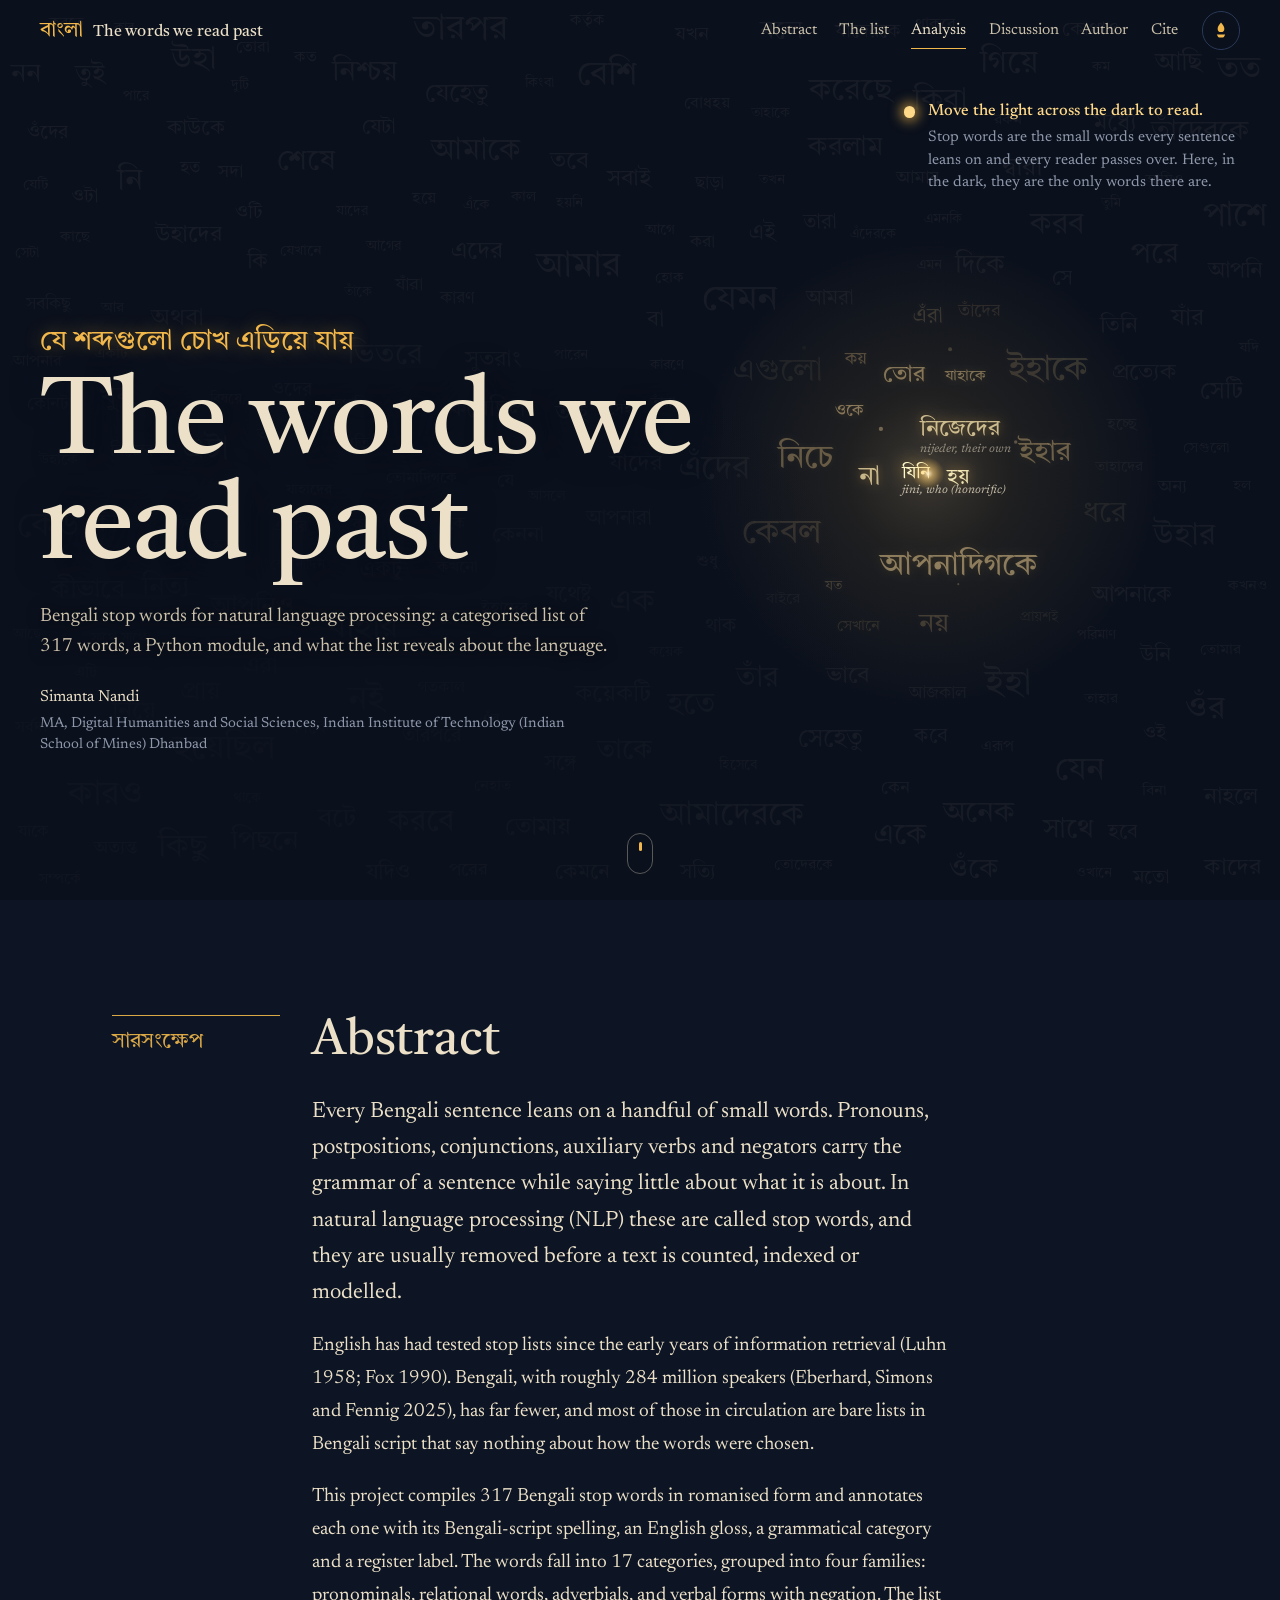
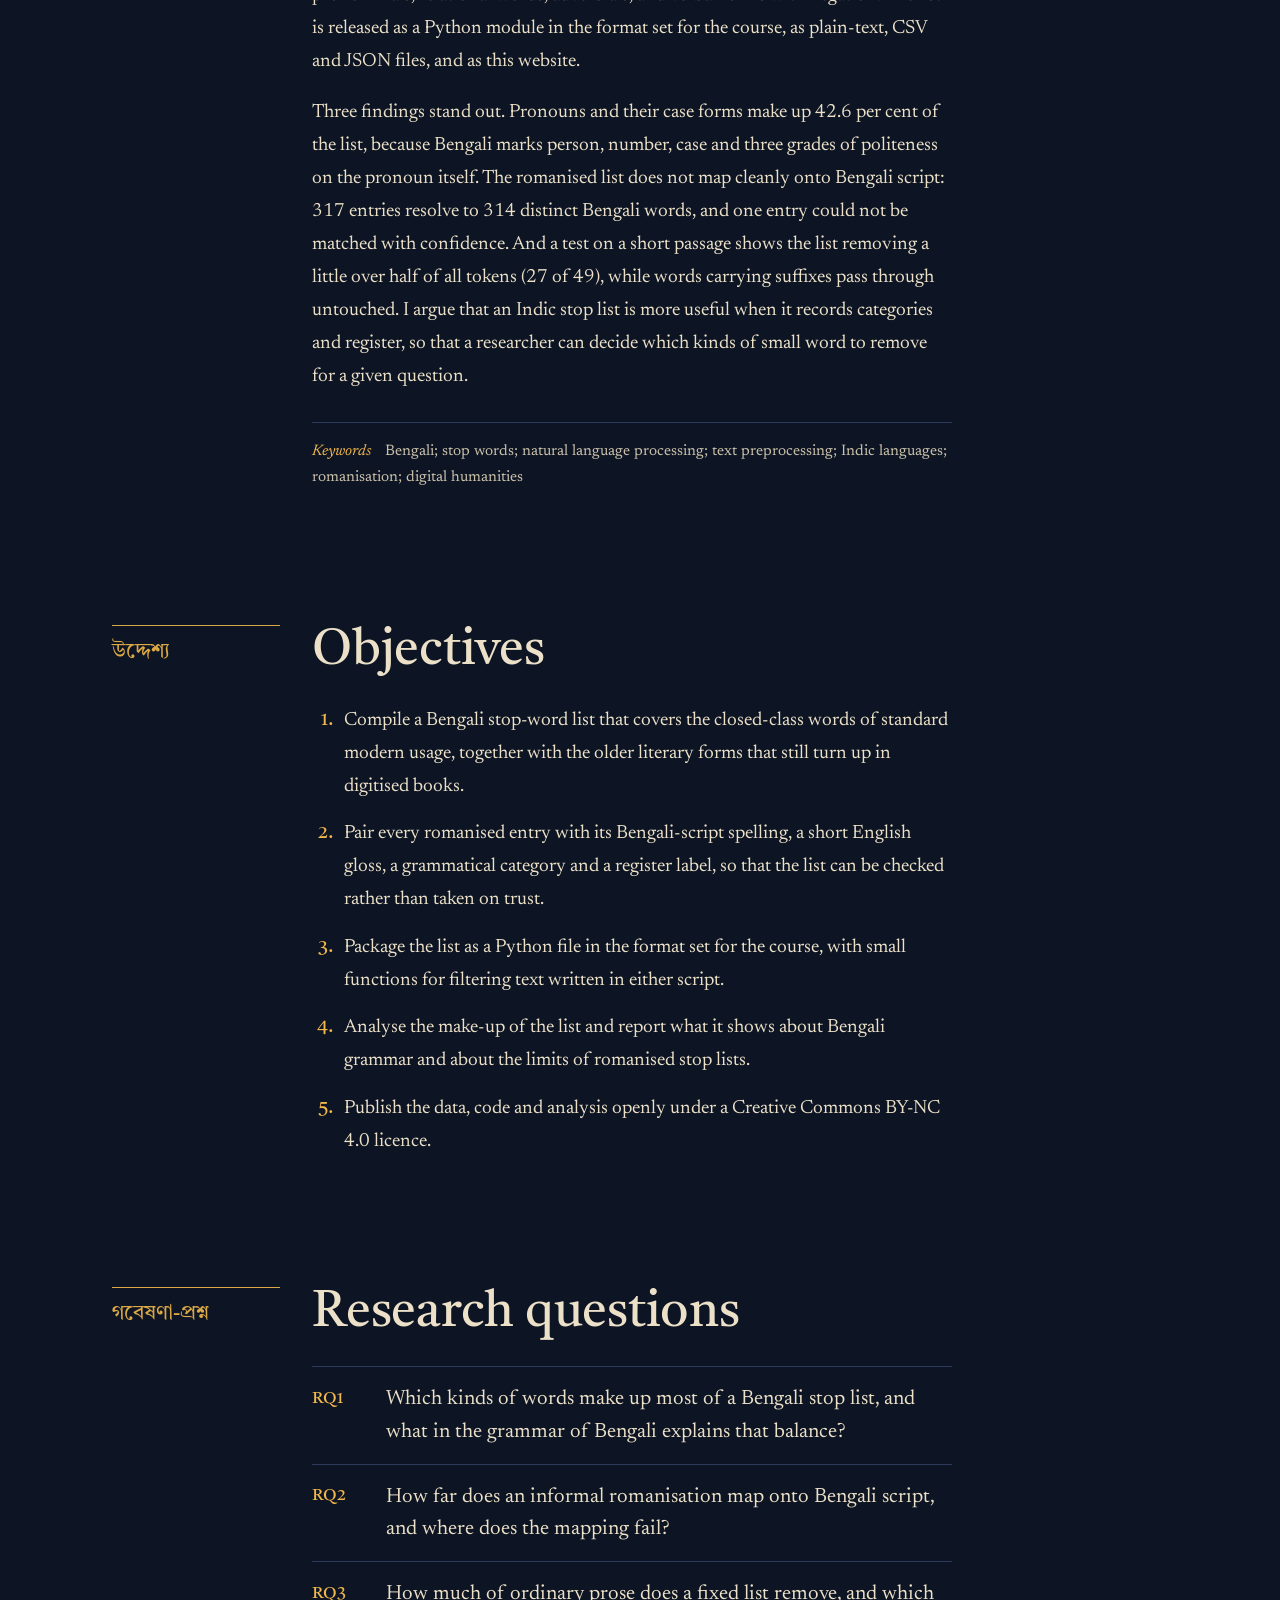
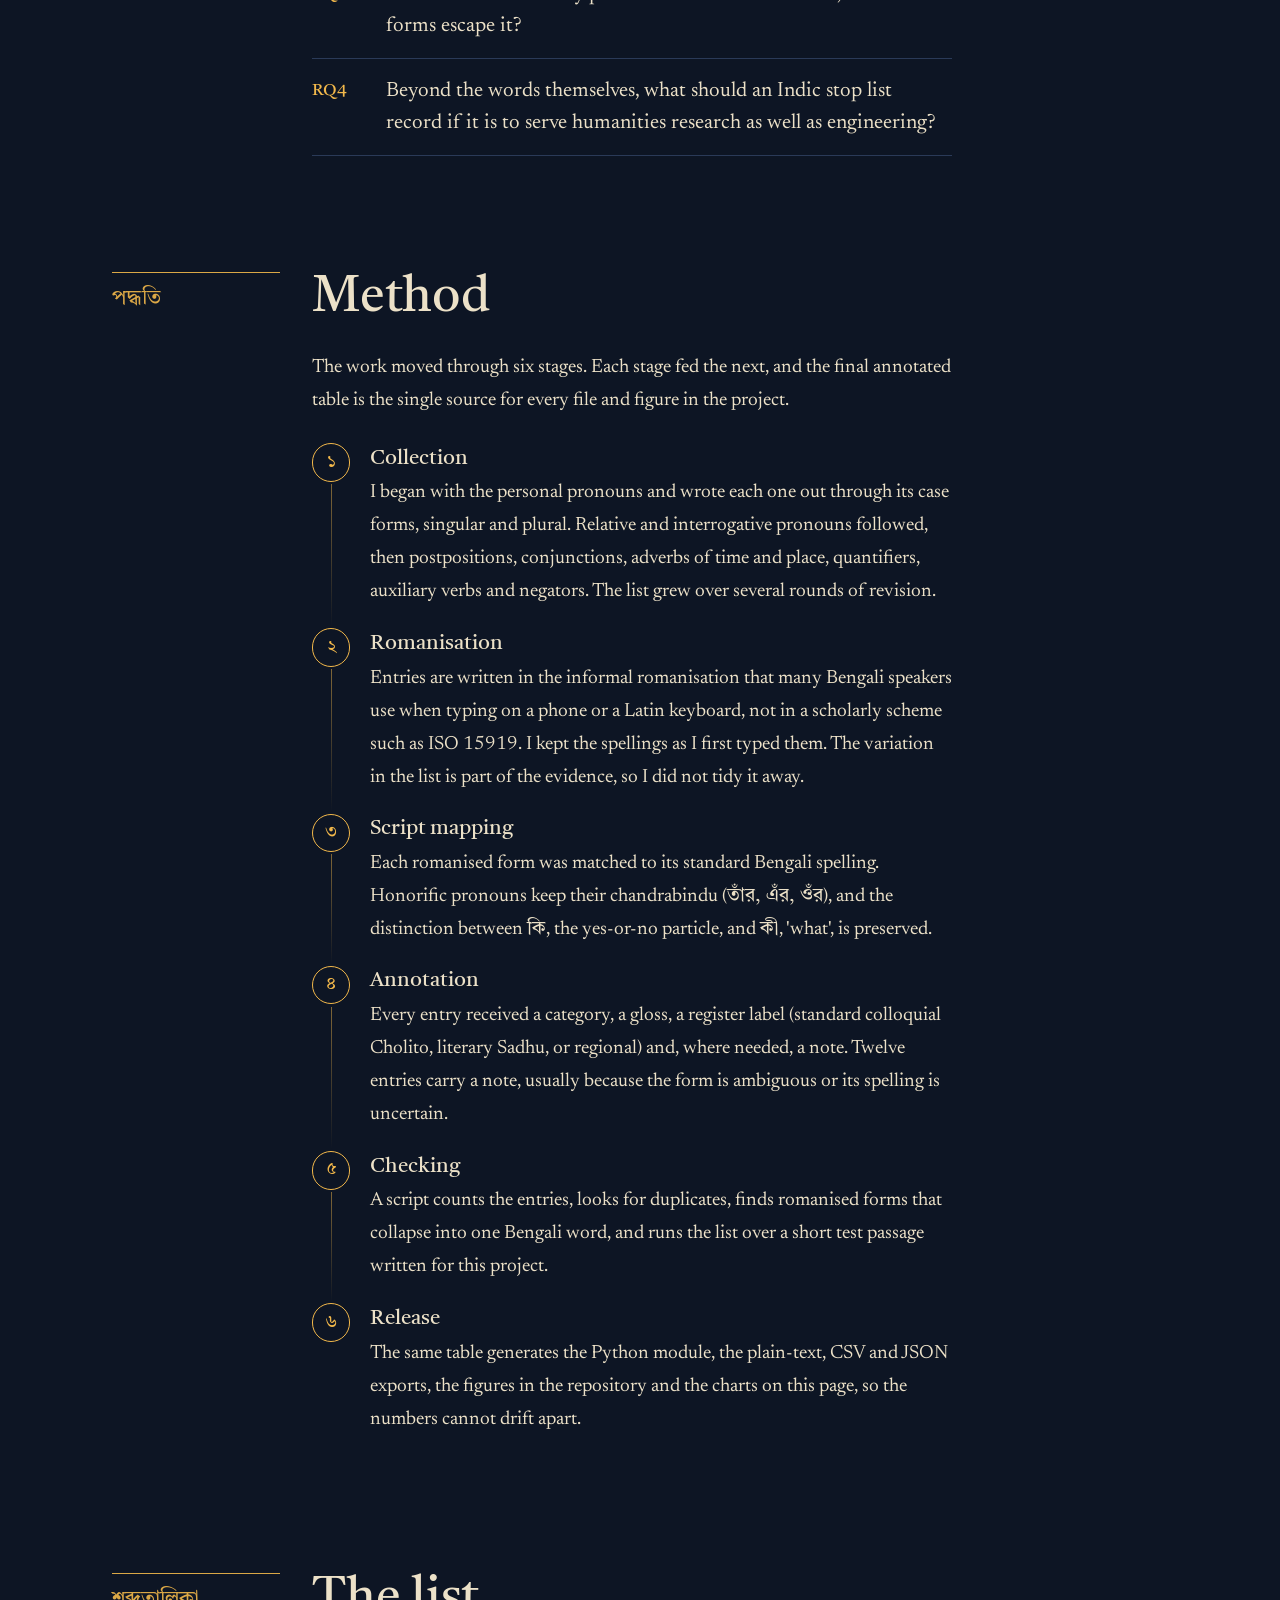
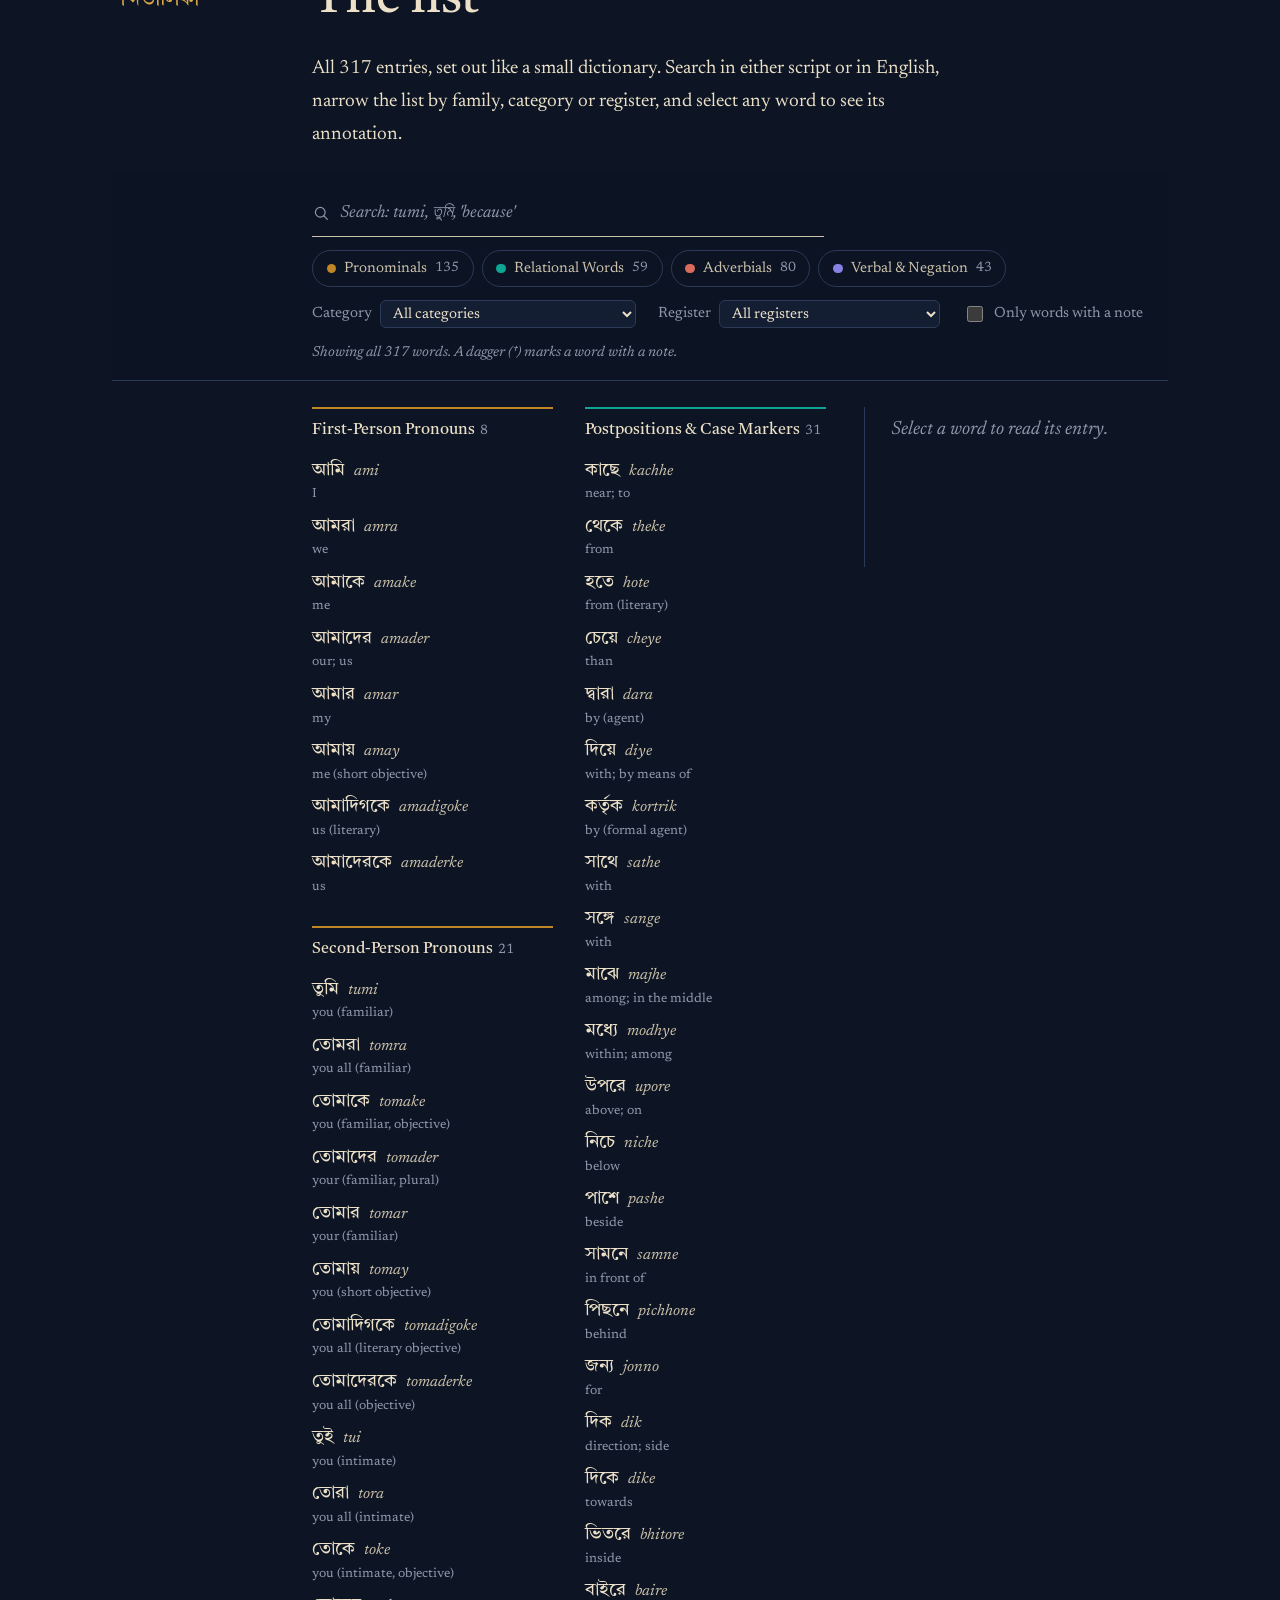
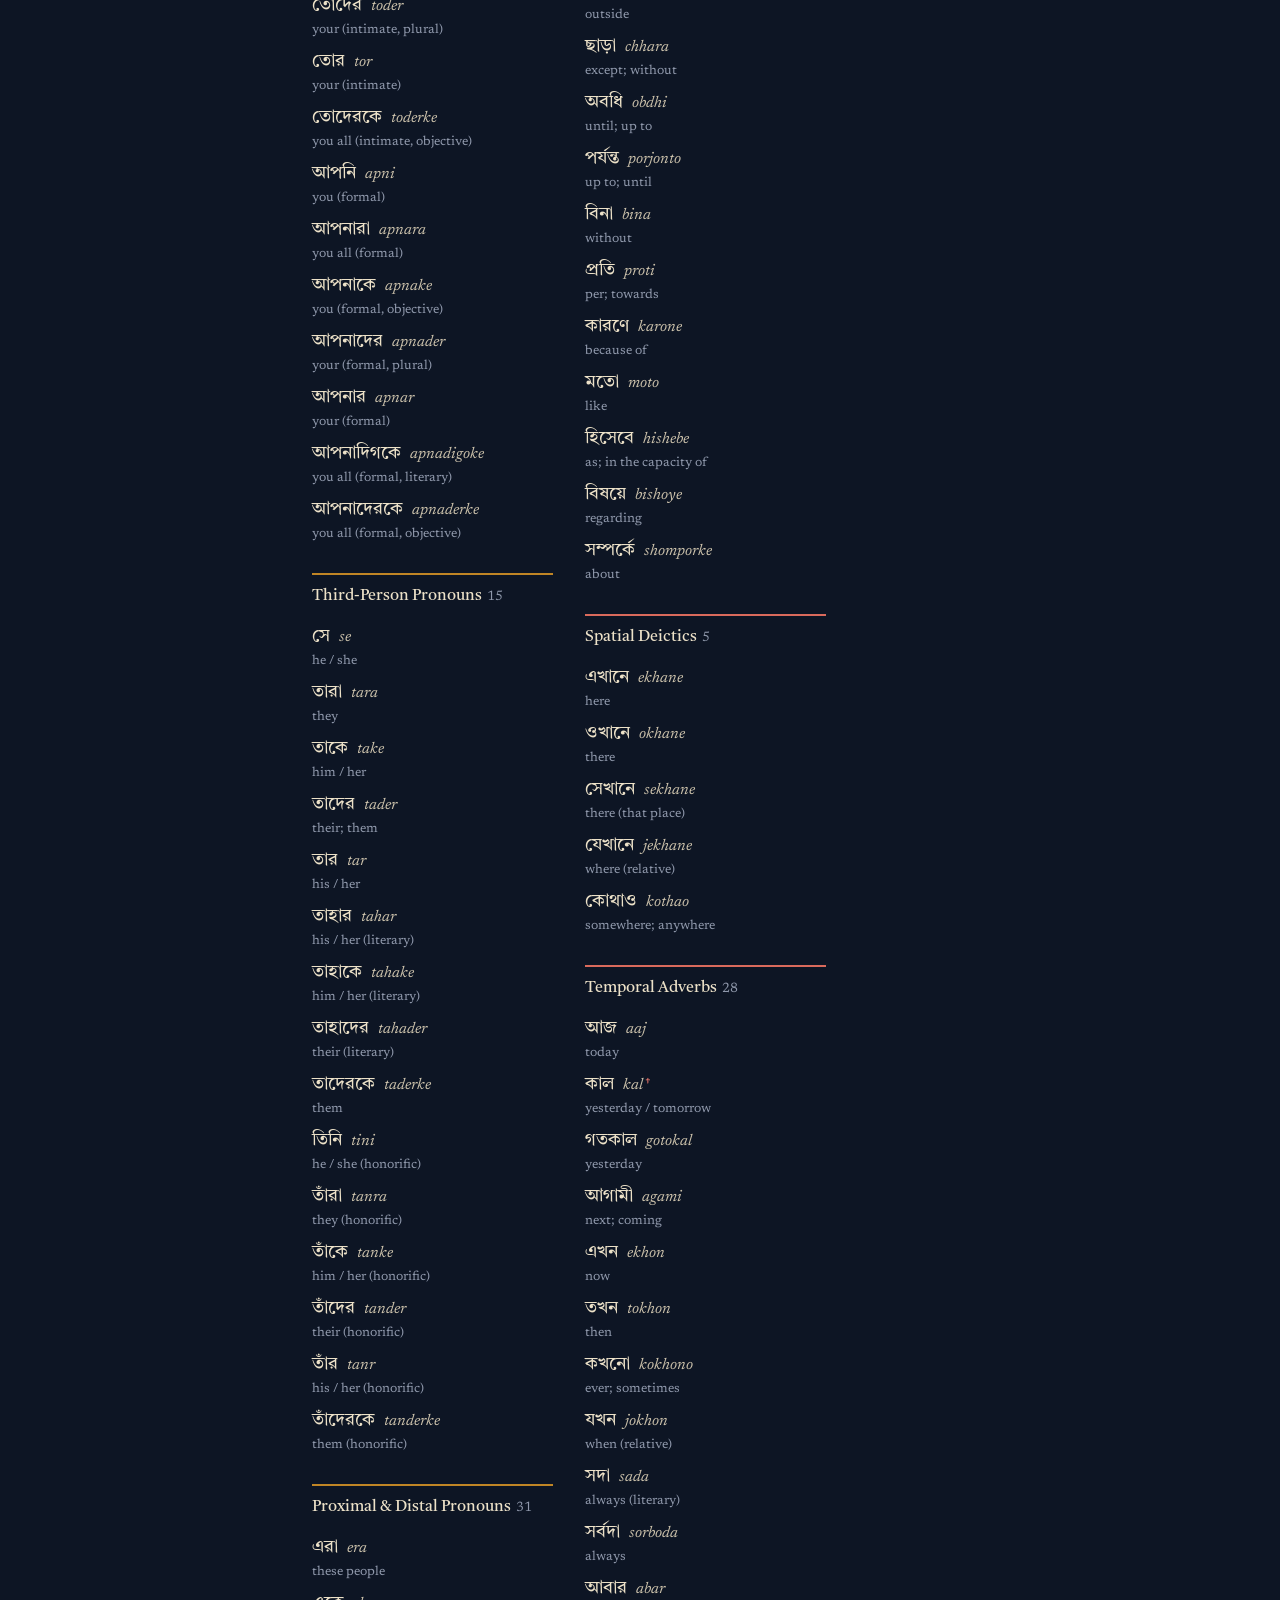
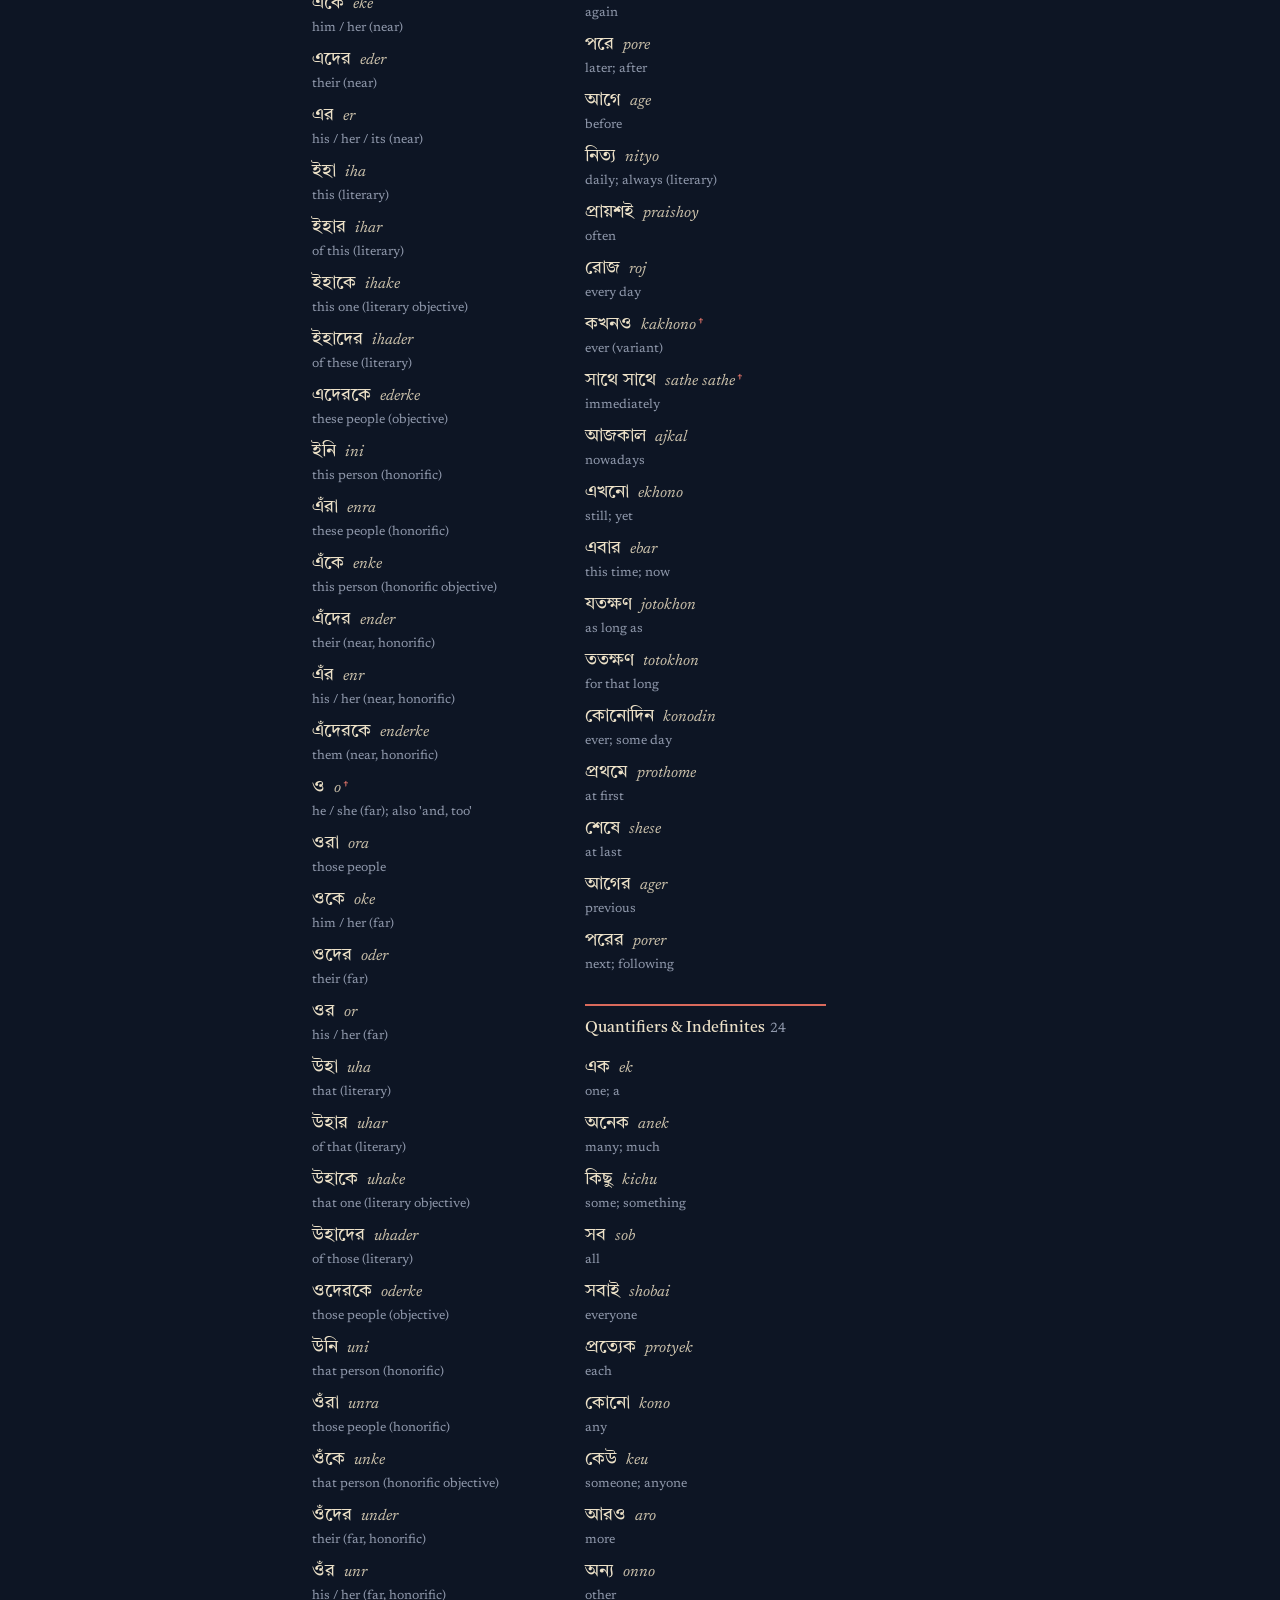
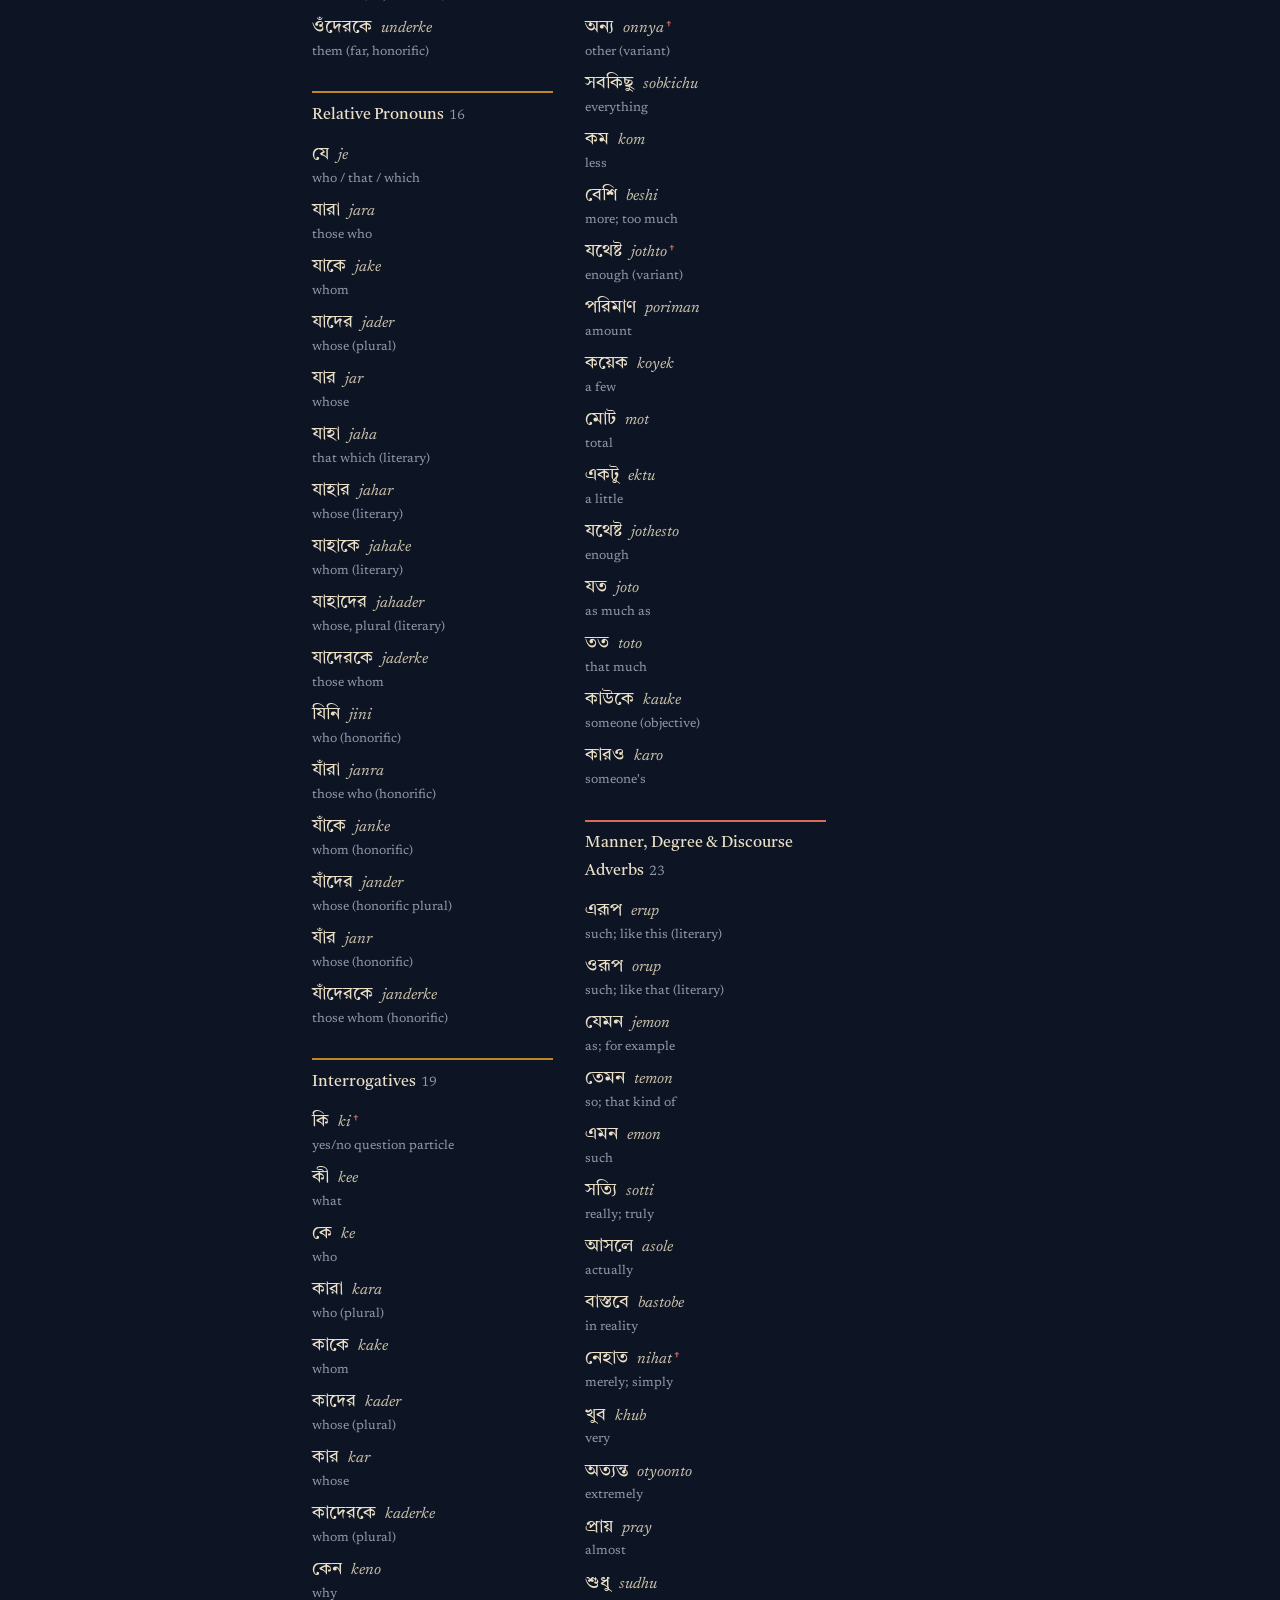
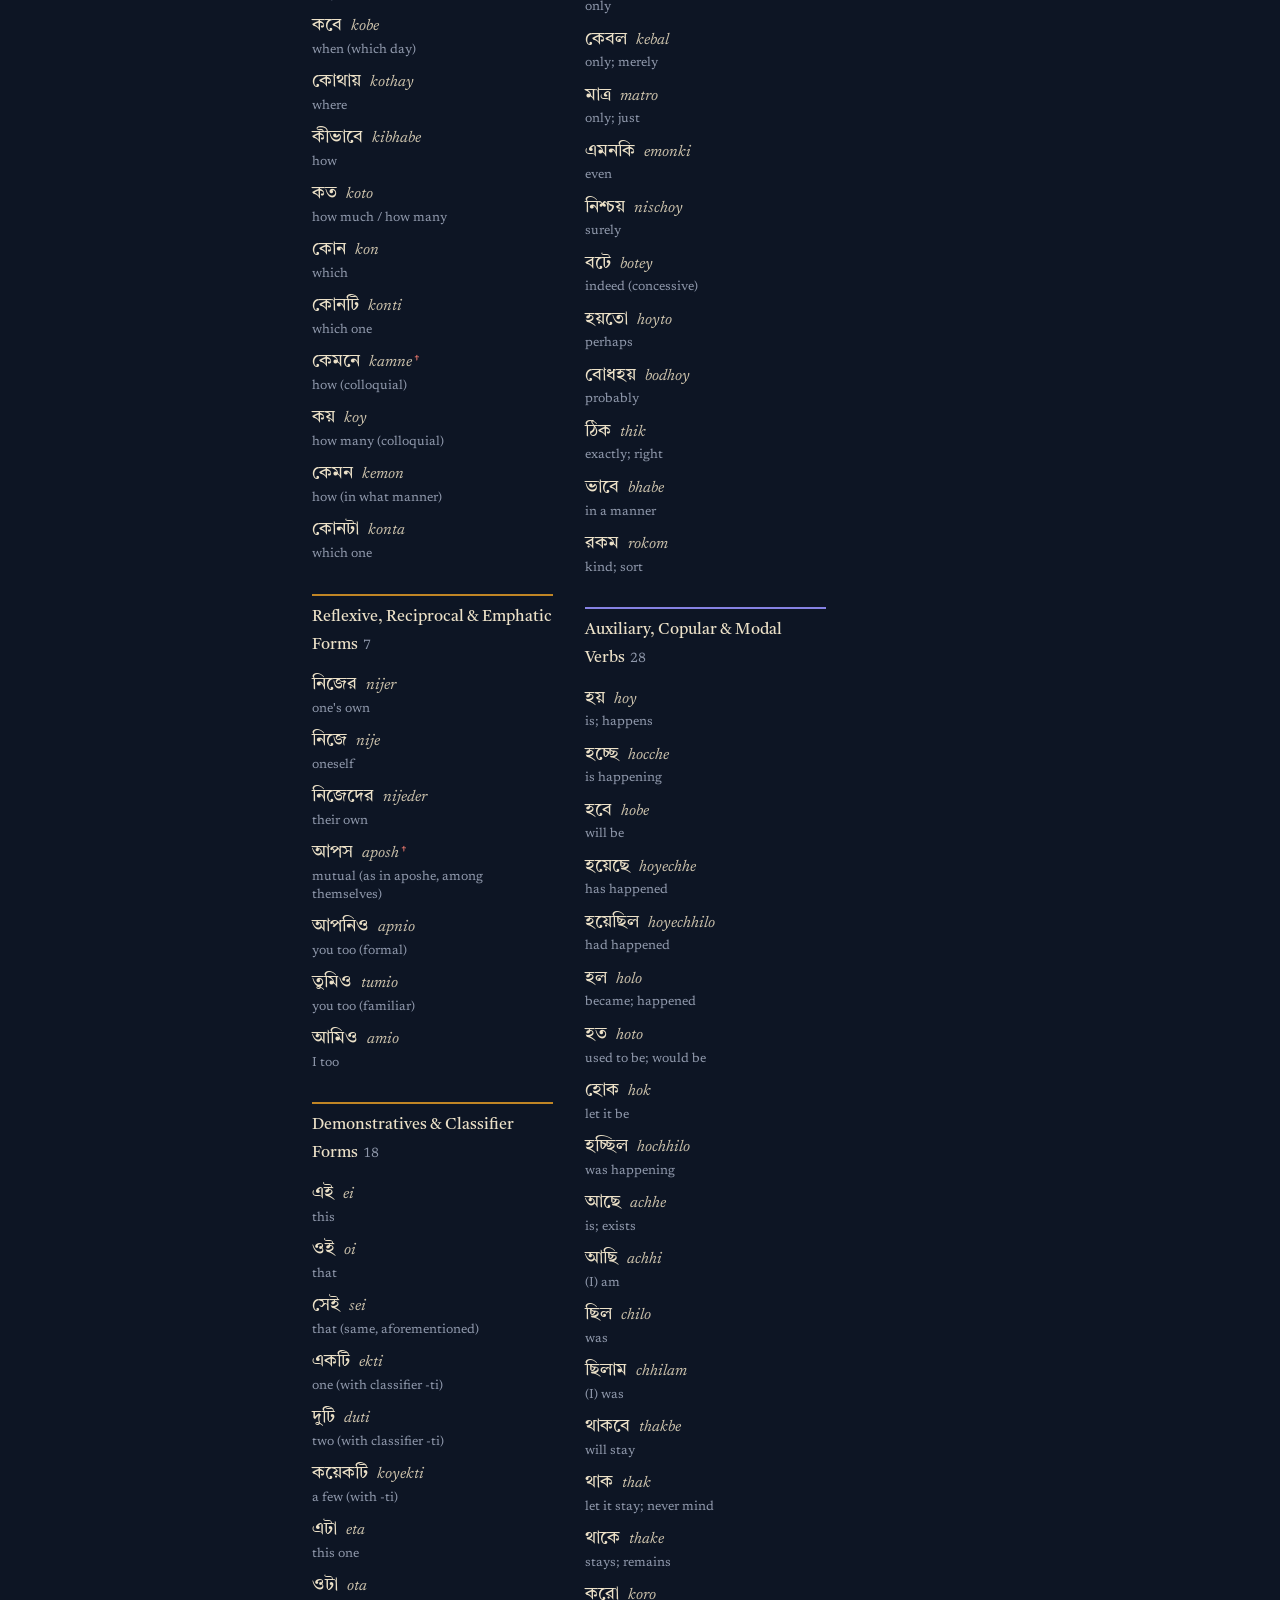
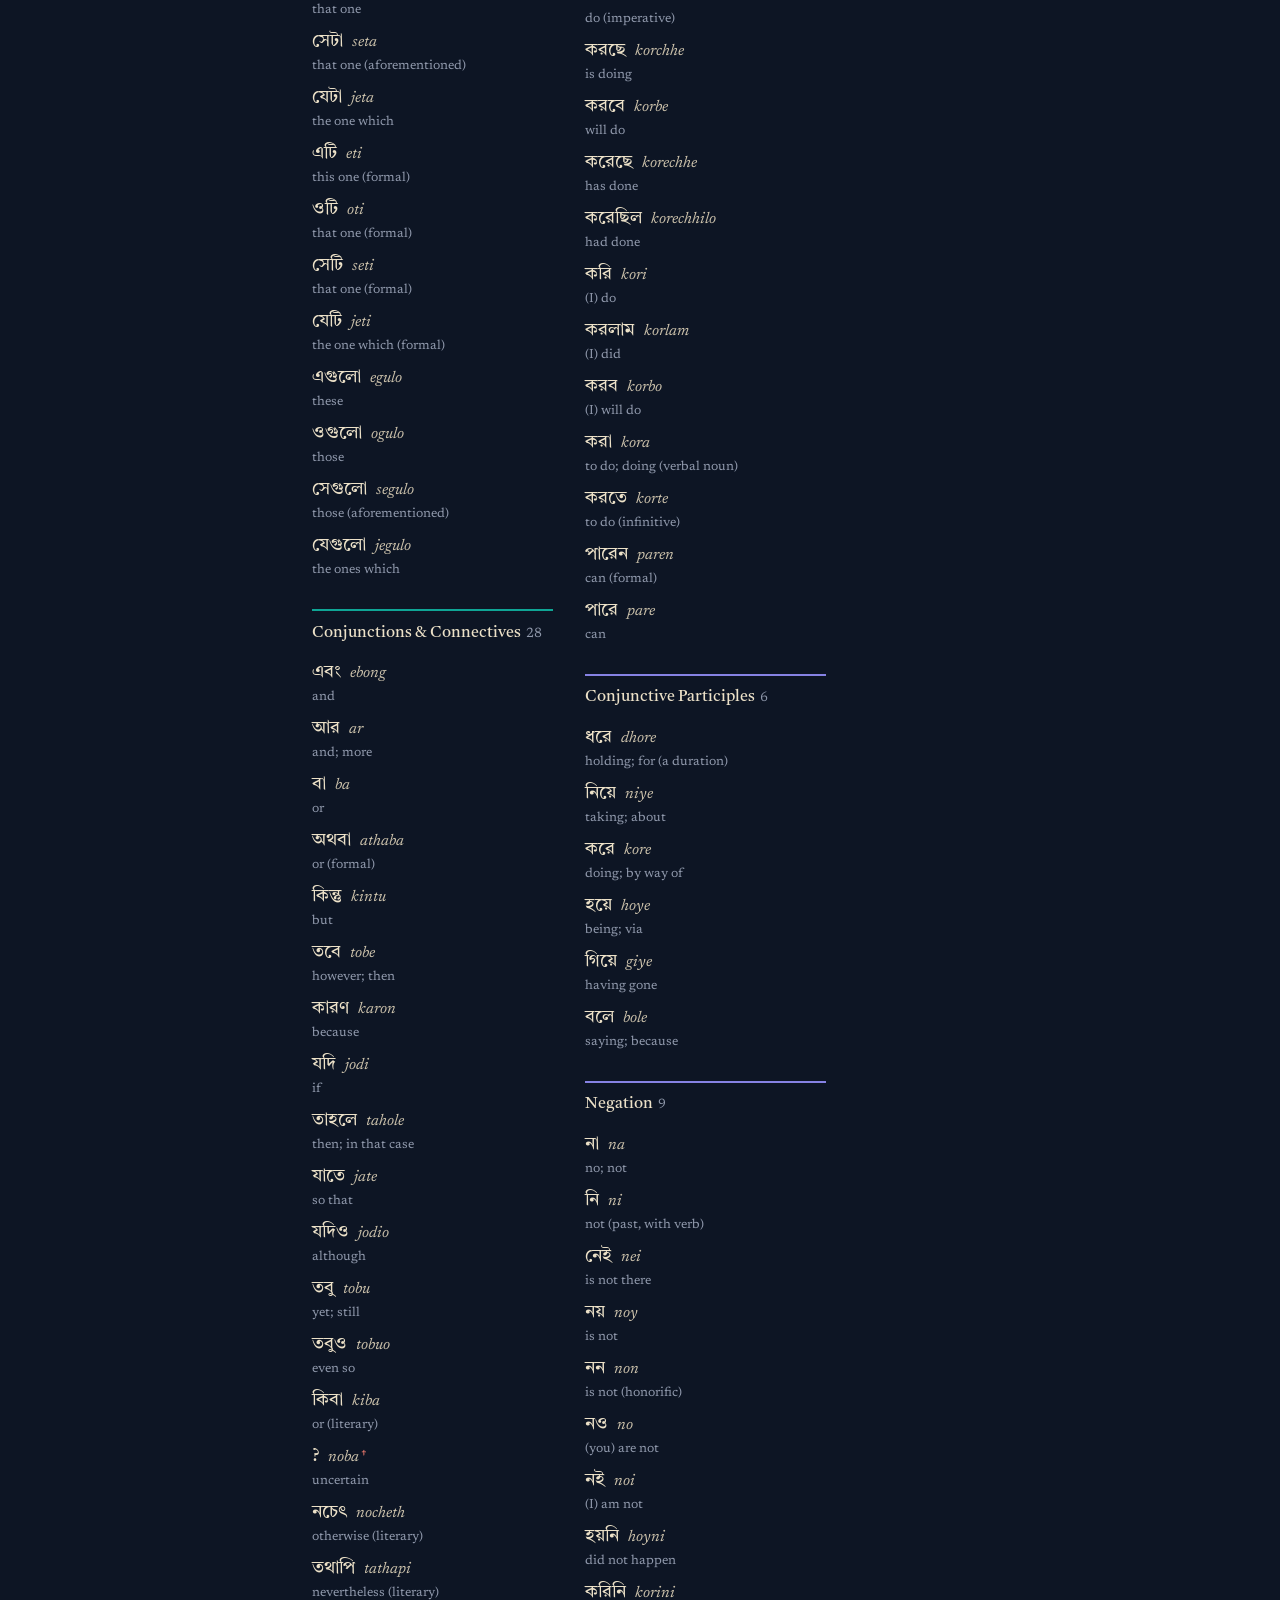
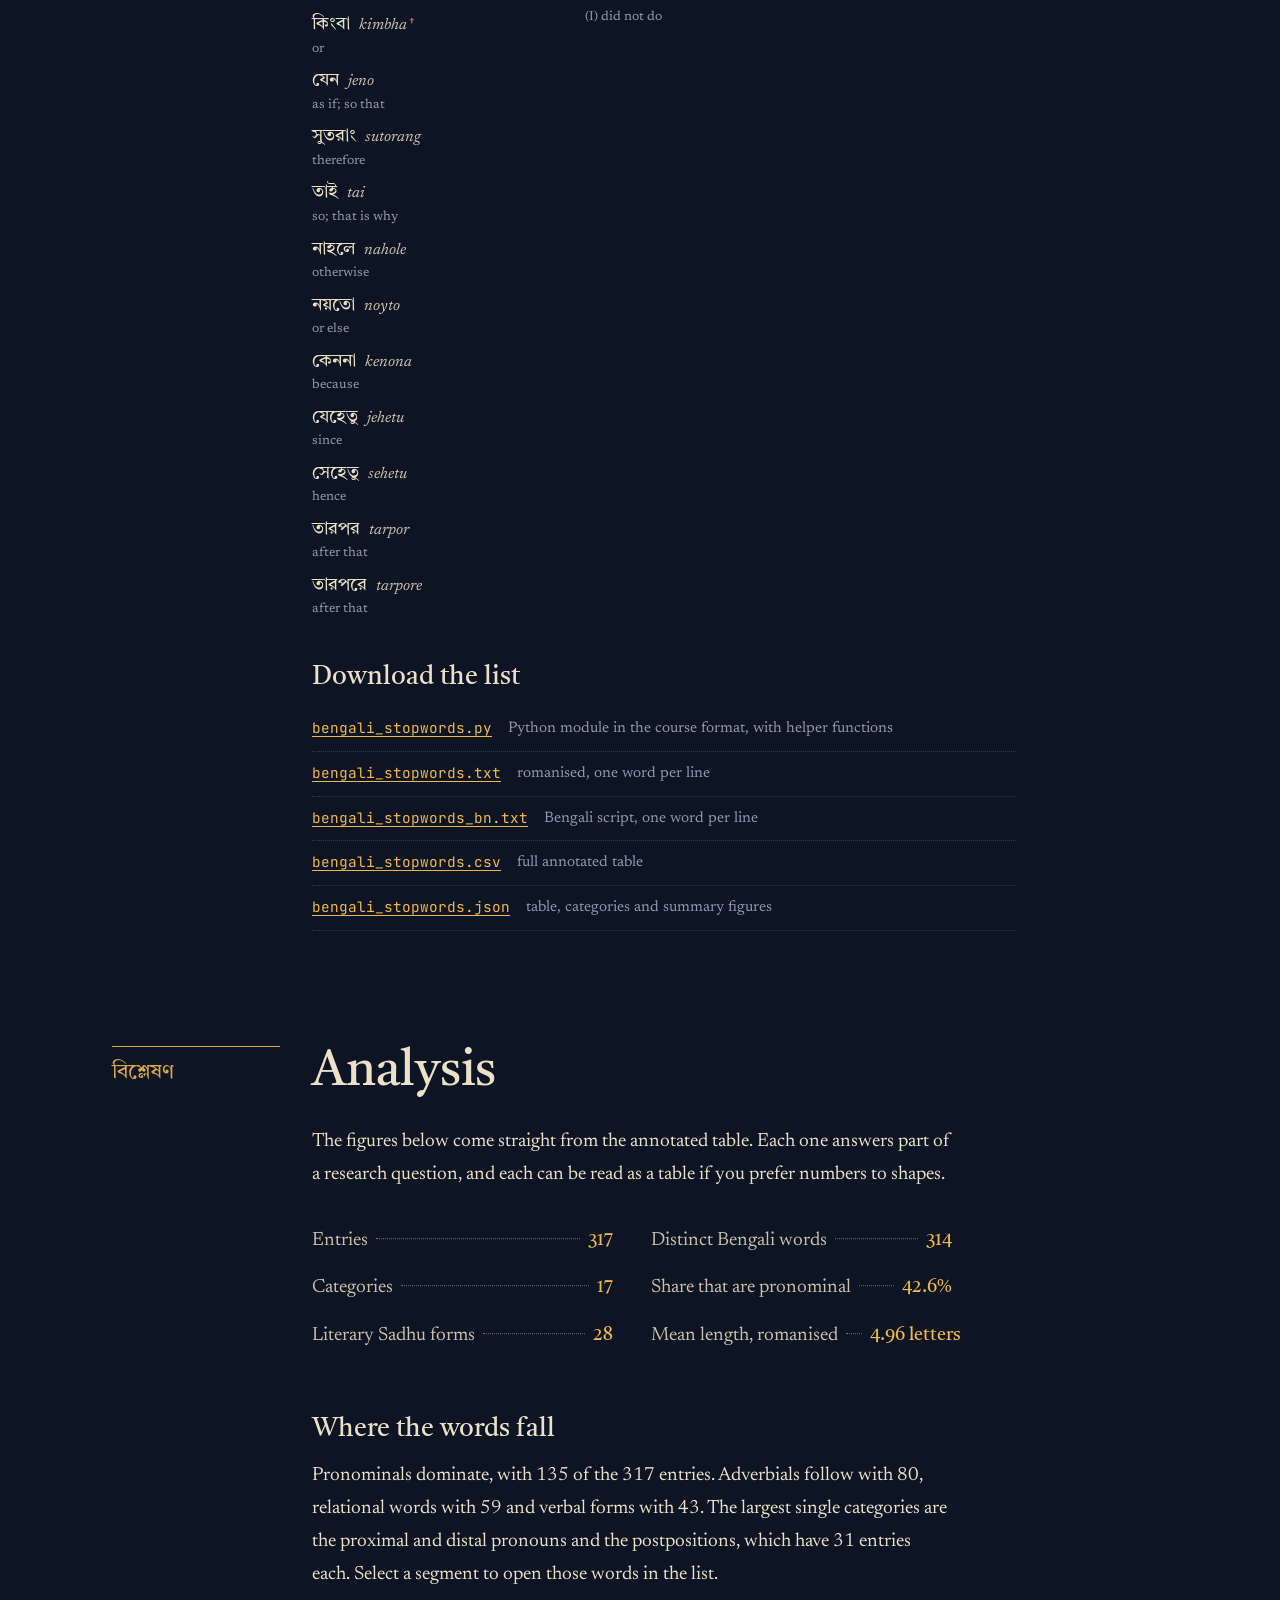
==== index.html @ 0189729a "Add files via upload" ====
<!doctype html>
<html lang="en-GB" data-theme="dark">
<head>
<meta charset="utf-8">
<meta name="viewport" content="width=device-width, initial-scale=1">
<title>The Words We Read Past: Bengali Stop Words for NLP</title>
<meta name="description" content="A categorised list of 317 Bengali stop words with Bengali-script forms, a Python module and an analysis. A Digital Humanities project by Simanta Nandi, IIT (ISM) Dhanbad.">
<meta name="author" content="Simanta Nandi">
<meta property="og:title" content="The Words We Read Past: Bengali Stop Words for NLP">
<meta property="og:description" content="317 Bengali stop words, annotated, categorised and analysed. Python module, data files and an interactive analysis.">
<meta property="og:type" content="website">
<meta property="og:url" content="https://simantadh.github.io/Bengali_Stop_Words/">
<meta property="og:image" content="https://simantadh.github.io/Bengali_Stop_Words/fig1_category_breakdown.png">
<meta name="theme-color" content="#0d1524">
<link rel="icon" href="favicon.svg" type="image/svg+xml">
<link rel="preconnect" href="https://fonts.googleapis.com">
<link rel="preconnect" href="https://fonts.gstatic.com" crossorigin>
<link href="https://fonts.googleapis.com/css2?family=Tiro+Bangla:ital@0;1&family=Newsreader:ital,opsz,wght@0,6..72,300..700;1,6..72,300..700&family=JetBrains+Mono:wght@400;500&display=swap" rel="stylesheet">
<link rel="stylesheet" href="style.css">
<script>
  try { var t = localStorage.getItem('bsw-theme'); if (t) document.documentElement.setAttribute('data-theme', t); } catch (e) {}
</script>
</head>
<body>
<a class="skip" href="#abstract">Skip to the abstract</a>
<div class="progress" aria-hidden="true"><span id="progress-bar"></span></div>
<div class="lamp-glow" aria-hidden="true"></div>

<header class="topbar" id="topbar">
  <a class="brand" href="#top" aria-label="Back to the top">
    <span class="brand-bn" lang="bn">বাংলা</span>
    <span class="brand-en">The words we read past</span>
  </a>
  <nav class="topnav" id="topnav" aria-label="Sections">
    <a href="#abstract">Abstract</a>
    <a href="#list">The list</a>
    <a href="#analysis">Analysis</a>
    <a href="#discussion">Discussion</a>
    <a href="#author">Author</a>
    <a href="#cite">Cite</a>
  </nav>
  <div class="topbar-tools">
    <button class="icon-btn" id="theme-toggle" type="button" aria-label="Switch to the light page">
      <svg viewBox="0 0 24 24" width="20" height="20" aria-hidden="true"><path class="lamp-icon" d="M12 3c2.5 3 4 5.3 4 7.4A4 4 0 0 1 12 14.5a4 4 0 0 1-4-4.1C8 8.3 9.5 6 12 3Zm-5 14.5h10l-1.2 2.4a2 2 0 0 1-1.8 1.1h-4a2 2 0 0 1-1.8-1.1Z"/></svg>
    </button>
    <button class="icon-btn menu-btn" id="menu-toggle" type="button" aria-label="Open the section menu" aria-expanded="false" aria-controls="topnav">
      <svg viewBox="0 0 24 24" width="20" height="20" aria-hidden="true"><path d="M4 7h16M4 12h16M4 17h10" stroke="currentColor" stroke-width="1.6" fill="none" stroke-linecap="round"/></svg>
    </button>
  </div>
</header>

<!-- ============================== HERO ============================== -->
<section class="hero" id="top" aria-labelledby="hero-title">
  <canvas id="dark-field" aria-hidden="true"></canvas>
  <div class="hero-text">
    <p class="hero-bn" lang="bn">যে শব্দগুলো চোখ এড়িয়ে যায়</p>
    <h1 id="hero-title">The words we read past</h1>
    <p class="hero-sub">Bengali stop words for natural language processing: a categorised list of 317 words, a Python module, and what the list reveals about the language.</p>
    <p class="hero-by">Simanta Nandi<span>MA, Digital Humanities and Social Sciences, Indian Institute of Technology (Indian School of Mines) Dhanbad</span></p>
  </div>
  <p class="hero-hint" id="hero-hint">
    <span class="hint-lamp" aria-hidden="true"></span>
    <span><strong class="hint-pointer">Move the light across the dark to read.</strong><strong class="hint-touch">Drag your finger across the dark to read.</strong> Stop words are the small words every sentence leans on and every reader passes over. Here, in the dark, they are the only words there are.</span>
  </p>
  <a class="hero-down" href="#abstract" aria-label="Scroll to the abstract"><span></span></a>
</section>

<main id="main">

<!-- ============================== ABSTRACT ============================== -->
<section class="chapter" id="abstract" aria-labelledby="h-abstract">
  <aside class="margin" aria-hidden="true"><span lang="bn">সারসংক্ষেপ</span></aside>
  <div class="prose">
    <h2 id="h-abstract">Abstract</h2>
    <p class="lede">Every Bengali sentence leans on a handful of small words. Pronouns, postpositions, conjunctions, auxiliary verbs and negators carry the grammar of a sentence while saying little about what it is about. In natural language processing (NLP) these are called stop words, and they are usually removed before a text is counted, indexed or modelled.</p>
    <p>English has had tested stop lists since the early years of information retrieval (Luhn 1958; Fox 1990). Bengali, with roughly 284 million speakers (Eberhard, Simons and Fennig 2025), has far fewer, and most of those in circulation are bare lists in Bengali script that say nothing about how the words were chosen.</p>
    <p>This project compiles 317 Bengali stop words in romanised form and annotates each one with its Bengali-script spelling, an English gloss, a grammatical category and a register label. The words fall into 17 categories, grouped into four families: pronominals, relational words, adverbials, and verbal forms with negation. The list is released as a Python module in the format set for the course, as plain-text, CSV and JSON files, and as this website.</p>
    <p>Three findings stand out. Pronouns and their case forms make up 42.6 per cent of the list, because Bengali marks person, number, case and three grades of politeness on the pronoun itself. The romanised list does not map cleanly onto Bengali script: 317 entries resolve to 314 distinct Bengali words, and one entry could not be matched with confidence. And a test on a short passage shows the list removing a little over half of all tokens (27 of 49), while words carrying suffixes pass through untouched. I argue that an Indic stop list is more useful when it records categories and register, so that a researcher can decide which kinds of small word to remove for a given question.</p>
    <p class="keywords"><span>Keywords</span> Bengali; stop words; natural language processing; text preprocessing; Indic languages; romanisation; digital humanities</p>
  </div>
</section>

<!-- ============================== OBJECTIVES ============================== -->
<section class="chapter" id="objectives" aria-labelledby="h-objectives">
  <aside class="margin" aria-hidden="true"><span lang="bn">উদ্দেশ্য</span></aside>
  <div class="prose">
    <h2 id="h-objectives">Objectives</h2>
    <ol class="aims">
      <li>Compile a Bengali stop-word list that covers the closed-class words of standard modern usage, together with the older literary forms that still turn up in digitised books.</li>
      <li>Pair every romanised entry with its Bengali-script spelling, a short English gloss, a grammatical category and a register label, so that the list can be checked rather than taken on trust.</li>
      <li>Package the list as a Python file in the format set for the course, with small functions for filtering text written in either script.</li>
      <li>Analyse the make-up of the list and report what it shows about Bengali grammar and about the limits of romanised stop lists.</li>
      <li>Publish the data, code and analysis openly under a Creative Commons BY-NC 4.0 licence.</li>
    </ol>
  </div>
</section>

<!-- ============================== RESEARCH QUESTIONS ============================== -->
<section class="chapter" id="questions" aria-labelledby="h-questions">
  <aside class="margin" aria-hidden="true"><span lang="bn">গবেষণা-প্রশ্ন</span></aside>
  <div class="prose">
    <h2 id="h-questions">Research questions</h2>
    <dl class="rq">
      <div><dt>RQ1</dt><dd>Which kinds of words make up most of a Bengali stop list, and what in the grammar of Bengali explains that balance?</dd></div>
      <div><dt>RQ2</dt><dd>How far does an informal romanisation map onto Bengali script, and where does the mapping fail?</dd></div>
      <div><dt>RQ3</dt><dd>How much of ordinary prose does a fixed list remove, and which forms escape it?</dd></div>
      <div><dt>RQ4</dt><dd>Beyond the words themselves, what should an Indic stop list record if it is to serve humanities research as well as engineering?</dd></div>
    </dl>
  </div>
</section>

<!-- ============================== METHOD ============================== -->
<section class="chapter" id="method" aria-labelledby="h-method">
  <aside class="margin" aria-hidden="true"><span lang="bn">পদ্ধতি</span></aside>
  <div class="prose">
    <h2 id="h-method">Method</h2>
    <p>The work moved through six stages. Each stage fed the next, and the final annotated table is the single source for every file and figure in the project.</p>
    <ol class="steps">
      <li>
        <h3>Collection</h3>
        <p>I began with the personal pronouns and wrote each one out through its case forms, singular and plural. Relative and interrogative pronouns followed, then postpositions, conjunctions, adverbs of time and place, quantifiers, auxiliary verbs and negators. The list grew over several rounds of revision.</p>
      </li>
      <li>
        <h3>Romanisation</h3>
        <p>Entries are written in the informal romanisation that many Bengali speakers use when typing on a phone or a Latin keyboard, not in a scholarly scheme such as ISO 15919. I kept the spellings as I first typed them. The variation in the list is part of the evidence, so I did not tidy it away.</p>
      </li>
      <li>
        <h3>Script mapping</h3>
        <p>Each romanised form was matched to its standard Bengali spelling. Honorific pronouns keep their chandrabindu (<span lang="bn">তাঁর, এঁর, ওঁর</span>), and the distinction between <span lang="bn">কি</span>, the yes-or-no particle, and <span lang="bn">কী</span>, 'what', is preserved.</p>
      </li>
      <li>
        <h3>Annotation</h3>
        <p>Every entry received a category, a gloss, a register label (standard colloquial Cholito, literary Sadhu, or regional) and, where needed, a note. Twelve entries carry a note, usually because the form is ambiguous or its spelling is uncertain.</p>
      </li>
      <li>
        <h3>Checking</h3>
        <p>A script counts the entries, looks for duplicates, finds romanised forms that collapse into one Bengali word, and runs the list over a short test passage written for this project.</p>
      </li>
      <li>
        <h3>Release</h3>
        <p>The same table generates the Python module, the plain-text, CSV and JSON exports, the figures in the repository and the charts on this page, so the numbers cannot drift apart.</p>
      </li>
    </ol>
  </div>
</section>

<!-- ============================== THE LIST ============================== -->
<section class="chapter wide" id="list" aria-labelledby="h-list">
  <aside class="margin" aria-hidden="true"><span lang="bn">শব্দতালিকা</span></aside>
  <div class="prose">
    <h2 id="h-list">The list</h2>
    <p>All 317 entries, set out like a small dictionary. Search in either script or in English, narrow the list by family, category or register, and select any word to see its annotation.</p>
  </div>

  <div class="lexicon-tools" role="search">
    <label class="search">
      <span class="visually-hidden">Search the stop words</span>
      <svg viewBox="0 0 24 24" width="18" height="18" aria-hidden="true"><circle cx="11" cy="11" r="6.5" fill="none" stroke="currentColor" stroke-width="1.6"/><path d="m16 16 4.5 4.5" stroke="currentColor" stroke-width="1.6" stroke-linecap="round"/></svg>
      <input id="lex-search" type="search" placeholder="Search: tumi, তুমি, 'because'" autocomplete="off" spellcheck="false">
    </label>
    <div class="chips" id="macro-chips" role="group" aria-label="Filter by family"></div>
    <div class="lex-selects">
      <label><span>Category</span>
        <select id="cat-select"><option value="">All categories</option></select>
      </label>
      <label><span>Register</span>
        <select id="reg-select">
          <option value="">All registers</option>
          <option value="C">Standard colloquial (Cholito)</option>
          <option value="S">Literary (Sadhu) or formal</option>
          <option value="R">Regional or informal</option>
        </select>
      </label>
      <label class="check"><input type="checkbox" id="flag-only"> <span>Only words with a note</span></label>
    </div>
    <p class="lex-count" id="lex-count" aria-live="polite"></p>
  </div>

  <div class="lexicon-wrap">
    <div class="lexicon" id="lexicon"></div>
    <aside class="entry-card" id="entry-card" aria-live="polite">
      <p class="entry-empty">Select a word to read its entry.</p>
    </aside>
  </div>

  <div class="downloads prose">
    <h3>Download the list</h3>
    <ul>
      <li><a href="bengali_stopwords.py" download>bengali_stopwords.py</a> <span>Python module in the course format, with helper functions</span></li>
      <li><a href="bengali_stopwords.txt" download>bengali_stopwords.txt</a> <span>romanised, one word per line</span></li>
      <li><a href="bengali_stopwords_bn.txt" download>bengali_stopwords_bn.txt</a> <span>Bengali script, one word per line</span></li>
      <li><a href="bengali_stopwords.csv" download>bengali_stopwords.csv</a> <span>full annotated table</span></li>
      <li><a href="bengali_stopwords.json" download>bengali_stopwords.json</a> <span>table, categories and summary figures</span></li>
    </ul>
  </div>
</section>

<!-- ============================== ANALYSIS ============================== -->
<section class="chapter" id="analysis" aria-labelledby="h-analysis">
  <aside class="margin" aria-hidden="true"><span lang="bn">বিশ্লেষণ</span></aside>
  <div class="prose">
    <h2 id="h-analysis">Analysis</h2>
    <p>The figures below come straight from the annotated table. Each one answers part of a research question, and each can be read as a table if you prefer numbers to shapes.</p>

    <dl class="ledger" aria-label="The list in figures">
      <div><dt>Entries</dt><dd>317</dd></div>
      <div><dt>Distinct Bengali words</dt><dd>314</dd></div>
      <div><dt>Categories</dt><dd>17</dd></div>
      <div><dt>Share that are pronominal</dt><dd>42.6%</dd></div>
      <div><dt>Literary Sadhu forms</dt><dd>28</dd></div>
      <div><dt>Mean length, romanised</dt><dd>4.96 letters</dd></div>
    </dl>

    <h3 class="fig-title" id="h-families">Where the words fall</h3>
    <p>Pronominals dominate, with 135 of the 317 entries. Adverbials follow with 80, relational words with 59 and verbal forms with 43. The largest single categories are the proximal and distal pronouns and the postpositions, which have 31 entries each. Select a segment to open those words in the list.</p>
  </div>

  <figure class="figure" id="fig-families">
    <div class="fig-body fig-split">
      <div class="ring" id="ring-chart" role="img" aria-label="Ring chart of stop words by family and category"></div>
      <div class="bars" id="bar-chart"></div>
    </div>
    <figcaption>Figure 1. Stop words by family (inner ring) and category (outer ring and bars). <button class="link-btn" data-table="families" type="button">Show as a table</button></figcaption>
    <div class="fig-table" id="table-families" hidden></div>
  </figure>

  <div class="prose">
    <h3 class="fig-title" id="h-pronouns">Why the pronouns multiply</h3>
    <p>An English stop list needs four words for the first person singular: I, me, my, mine. Bengali needs more, mostly because it builds politeness into the pronoun. The second person alone comes in three grades. <em>Tui</em> is for close friends, younger siblings and children; <em>tumi</em> for equals and most family; <em>apni</em> for strangers, elders and anyone owed respect. The third person splits into ordinary and honorific forms (<em>se</em> and <em>tini</em>), and the same split runs through the near, far and relative series (Thompson 2012).</p>
    <p>Each grade then takes its own nominative, objective and genitive, in the singular and the plural. Thirteen pronoun series across six case slots make 78 cells, and the list fills every one of them. Two gaps sit just outside the grid. The bare near pronoun <em>e</em> (<span lang="bn">এ</span>) is missing, so its nominative slot is held only by the literary <em>iha</em>. And the everyday classifier form <em>ekta</em> (<span lang="bn">একটা</span>) is absent although the more formal <em>ekti</em> is present.</p>
  </div>

  <figure class="figure" id="fig-paradigm">
    <div class="fig-tools">
      <div class="seg" role="group" aria-label="Script shown in the grid">
        <button type="button" class="on" data-script="roman" aria-pressed="true">Romanised</button>
        <button type="button" data-script="bn" aria-pressed="false" lang="bn">বাংলা</button>
      </div>
    </div>
    <div class="fig-body"><div class="paradigm" id="paradigm"></div></div>
    <figcaption>Figure 2. The pronoun paradigm. Rows are pronoun series, columns are case and number. A marked cell holds two forms, usually a colloquial one and its literary twin. Point at a cell to light its row and column.</figcaption>
  </figure>

  <div class="prose">
    <h3 class="fig-title" id="h-correlatives">Five initial sounds, one system</h3>
    <p>Sort the list by first letter and three letters lead: <em>k</em> (54 words), <em>t</em> (46) and <em>j</em> (32). This is no accident of spelling. Bengali builds its question words, relative words and answering words as matched sets that differ only in the opening sound. <em>Kothay</em> asks 'where?', <em>jekhane</em> means 'where' in a relative clause, <em>sekhane</em> answers 'there', and <em>ekhane</em> and <em>okhane</em> point to 'here' and 'over there'. Grammars call this the correlative system.</p>
    <p>Laid out as a table, the system also shows what the list has missed. <em>Kokhon</em> ('when?') is absent, though <em>kokhono</em> ('ever') is present. So are <em>eto</em> and <em>oto</em> ('this much', 'that much') and <em>omon</em> ('like that'). These are frequent words and good candidates for the next version.</p>
  </div>

  <figure class="figure" id="fig-correlatives">
    <div class="fig-body"><div class="correl" id="correl"></div></div>
    <figcaption>Figure 3. The correlative table. Filled cells are in the list; outlined cells show forms the list does not yet include.</figcaption>
  </figure>

  <div class="prose">
    <h3 class="fig-title" id="h-register">Old and new registers</h3>
    <p>Twenty-eight entries (8.8 per cent) belong to Sadhu Bhasha, the formal literary standard of nineteenth-century prose, which the colloquial Cholito standard has since largely replaced in writing. Almost all of them are pronouns: <em>tahar</em> beside <em>tar</em>, <em>iha</em> beside <em>e</em>, <em>jaha</em> beside <em>je</em>, and the long objective <em>amadigoke</em> beside <em>amaderke</em>. They matter for anyone working with digitised literature from before the middle of the twentieth century, where these forms are ordinary function words. Only two entries are marked as regional: <em>kamne</em> ('how') and <em>koy</em> ('how many'), both common in eastern speech.</p>
  </div>

  <figure class="figure" id="fig-register">
    <div class="fig-body"><div id="register-chart"></div></div>
    <figcaption>Figure 4. Register by family. Literary forms cluster among the pronominals. <button class="link-btn" data-table="register" type="button">Show as a table</button></figcaption>
    <div class="fig-table" id="table-register" hidden></div>
  </figure>

  <div class="prose">
    <h3 class="fig-title" id="h-length">Short words, mostly</h3>
    <p>The romanised forms average 4.96 letters, with a median of five. The shortest is <em>o</em>, a single letter that is both a pronoun ('he' or 'she', at a distance) and the particle 'also'. The longest run to ten letters: the literary plurals <em>tomadigoke</em> and <em>apnadigoke</em>, and the past perfect forms <em>hoyechhilo</em> and <em>korechhilo</em>.</p>
  </div>

  <figure class="figure narrow" id="fig-length">
    <div class="fig-body"><div id="length-chart"></div></div>
    <figcaption>Figure 5. Length of the romanised forms, in letters.</figcaption>
  </figure>

  <div class="prose">
    <h3 class="fig-title" id="h-script">From roman letters to Bengali script</h3>
    <p>Romanised Bengali has no fixed spelling, and the list shows it. Two pairs of entries spell one Bengali word: <em>onno</em> and <em>onnya</em> (<span lang="bn">অন্য</span>), and <em>jothto</em> and <em>jothesto</em> (<span lang="bn">যথেষ্ট</span>). One entry, <em>noba</em>, matches no standard form I could confirm. The list is also inconsistent with itself. It writes <em>chilo</em> with one <em>h</em> but <em>chhilam</em> and <em>hochhilo</em> with two, so a romanised text that spells the word <em>chhilo</em> slips straight past the filter.</p>
    <p>Bengali script avoids that problem, because its spelling is settled, but it sets a different trap. Letters such as <span lang="bn">য়</span> and <span lang="bn">ড়</span> can be stored either as one Unicode character or as a base letter followed by a dot below, the nukta. The two look the same on screen and do not match inside a computer. The Python module converts every text to Unicode Normalisation Form C before comparing words, which removes the mismatch (Unicode Consortium 2024).</p>
  </div>

  <div class="prose">
    <h3 class="fig-title" id="h-try">Try the list on real text</h3>
    <p>The passage below was written for this project. It has 49 tokens, and the list removes 27 of them, or 55.1 per cent. Replace it with any Bengali text, in either script, and the lamp will pick out the stop words.</p>
  </div>

  <figure class="figure" id="fig-try">
    <div class="tryit">
      <div class="try-input">
        <div class="seg" role="group" aria-label="Sample passage">
          <button type="button" class="on" data-sample="bn" aria-pressed="true" lang="bn">বাংলা হরফ</button>
          <button type="button" data-sample="roman" aria-pressed="false">Romanised</button>
        </div>
        <label class="visually-hidden" for="try-text">Bengali text to filter</label>
        <textarea id="try-text" rows="7" spellcheck="false"></textarea>
      </div>
      <div class="try-output">
        <div class="try-stats" id="try-stats" aria-live="polite"></div>
        <p class="try-render" id="try-render"></p>
        <p class="try-keep-label">What remains after filtering</p>
        <p class="try-keep" id="try-keep"></p>
      </div>
    </div>
    <figcaption>Figure 6. Live filter. Lit words are stop words; dim words are kept.</figcaption>
  </figure>

  <div class="prose">
    <p>Look at what survives. <span lang="bn">শহরটা</span> ('the town') and <span lang="bn">শহরটাকে</span> carry a classifier and a case ending, so they are no longer bare nouns, which is what a content word should look like after filtering. But <span lang="bn">একটা</span> is a classifier form that ought to go and is not on the list, and <span lang="bn">গেল</span> ('went') and <span lang="bn">মনে</span> (as in <span lang="bn">মনে হওয়া</span>, 'to seem') behave much like function words without being listed as such. A stemmer, or a list that includes common suffixed forms, would catch more.</p>
  </div>
</section>

<!-- ============================== DISCUSSION ============================== -->
<section class="chapter" id="discussion" aria-labelledby="h-discussion">
  <aside class="margin" aria-hidden="true"><span lang="bn">আলোচনা</span></aside>
  <div class="prose">
    <h2 id="h-discussion">Discussion</h2>
    <p>A stop list looks like a neutral tool, but it is a small theory of what counts as empty in a language. For English the theory costs little. Function words carry little that a topic model or a search index needs, and even so, web search engines have moved over time from long stop lists to short ones and, in many cases, to none (Manning, Raghavan and Schütze 2008). For Bengali, the assumption runs into trouble in at least three places.</p>
    <p>The first is politeness. Removing <em>tui</em>, <em>tumi</em> and <em>apni</em> throws away information about how the people in a text stand towards one another. A study of dialogue in fiction, of forms of address in letters, or of how two characters slip from <em>apni</em> to <em>tumi</em> as they grow close would lose its main evidence. This is why the list is published with categories. A researcher can drop the postpositions and conjunctions and keep the pronouns.</p>
    <p>The second is negation. Bengali usually places the negator after the verb (<em>jabo na</em>, 'I will not go'), and deleting <em>na</em>, <em>nei</em> or <em>noy</em> turns a sentence into its opposite. For sentiment analysis, or any task that depends on what a sentence actually asserts, the negation category should stay in the text.</p>
    <p>The third is script. A great deal of Bengali written online is romanised, typed on Latin keyboards with no agreed spelling. A list in Bengali script alone misses that material entirely; a romanised list without variants misses much of it. Publishing both forms side by side is a modest step towards handling the two together.</p>
    <p>Taken together, these points answer RQ4. For digital humanities work the useful question is seldom whether to remove stop words. It is which ones, for this question, in this corpus. Categories and register labels make that choice visible and easy to change, which a flat list of words cannot do.</p>
  </div>
</section>

<!-- ============================== LIMITATIONS ============================== -->
<section class="chapter" id="limitations" aria-labelledby="h-limitations">
  <aside class="margin" aria-hidden="true"><span lang="bn">সীমাবদ্ধতা</span></aside>
  <div class="prose">
    <h2 id="h-limitations">Limitations</h2>
    <p>The list rests on my own knowledge of the language and on standard grammatical description. It has not been checked against word frequencies from a large corpus, so some common function words are probably missing (the analysis found <em>ekta</em>, <em>kokhon</em> and the bare pronoun <em>e</em>), and a few entries may be rarer than their place here suggests.</p>
    <p>The romanisation is informal and far from exhaustive. Real romanised text varies much more than this list does, with <em>ch</em> and <em>chh</em>, <em>o</em> and <em>a</em>, <em>s</em> and <em>sh</em> alternating freely. A filter that relies on exact matches will miss many spellings that any reader would recognise at once.</p>
    <p>Matching works on whole words only. Bengali attaches emphatic particles (<em>-i</em>, <em>-o</em>), classifiers (<em>-ta</em>, <em>-ti</em>, <em>-gulo</em>) and case endings directly to the word, so <span lang="bn">আমিই</span> ('I myself') will not match <span lang="bn">আমি</span> unless a stemmer runs first.</p>
    <p>The standard colloquial Bengali of West Bengal dominates. Bangladeshi standard usage and regional varieties, including the Manbhumi speech of the country around Dhanbad, are barely represented.</p>
    <p>A few forms are uncertain. Twelve entries carry a note, and three of them (<em>noba</em>, <em>aposh</em> and <em>jothto</em>) should be checked against a dictionary before the list is reused.</p>
    <p>The list knows nothing of context. It cannot tell <em>kal</em> 'yesterday' from <em>kal</em> 'tomorrow', or <em>o</em> 'he' from <em>o</em> 'also', and it removes both senses alike. Finally, the test passage is short and was written for the purpose. Its figure of 55 per cent illustrates the method; it is not a benchmark.</p>
  </div>
</section>

<!-- ============================== FURTHER WORK ============================== -->
<section class="chapter" id="further" aria-labelledby="h-further">
  <aside class="margin" aria-hidden="true"><span lang="bn">পরবর্তী কাজ</span></aside>
  <div class="prose">
    <h2 id="h-further">Further work</h2>
    <ul class="plain">
      <li>Check the list against word frequencies from a large Bengali corpus such as AI4Bharat's IndicCorp (Kakwani et al. 2020), adding frequent forms that are missing and marking rare ones.</li>
      <li>Compare it with existing Bengali stop lists, such as the one in the Stopwords ISO collection, and report where they overlap and where they part.</li>
      <li>Add a light stemmer for emphatic particles, classifiers and case endings, and a transliteration step, so that romanised and Bengali-script text pass through one pipeline.</li>
      <li>Fill the gaps the correlative table exposed: <em>kokhon</em>, <em>eto</em>, <em>oto</em>, <em>omon</em>, <em>ekta</em> and the bare pronoun <em>e</em>.</li>
      <li>Ask a small group of Bengali speakers from West Bengal, Bangladesh and the Jharkhand border to review the list and its register labels.</li>
      <li>Extend the same annotated format to the other Indic languages covered in the course.</li>
    </ul>
  </div>
</section>

<!-- ============================== CODE ============================== -->
<section class="chapter" id="code" aria-labelledby="h-code">
  <aside class="margin" aria-hidden="true"><span lang="bn">ব্যবহার</span></aside>
  <div class="prose">
    <h2 id="h-code">Using the code</h2>
    <p>Download <a href="bengali_stopwords.py" download>bengali_stopwords.py</a> and place it beside your own script. It needs nothing beyond the Python standard library.</p>
    <div class="code">
      <button class="copy-btn" type="button" data-copy="code-1">Copy</button>
<pre id="code-1"><code><span class="c"># Filter a Bengali sentence in either script</span>
<span class="k">from</span> bengali_stopwords <span class="k">import</span> bengali_stopwords, remove_stopwords, is_stopword

print(len(bengali_stopwords))   <span class="c"># 317</span>

text = <span class="s">"আমি যখন প্রথমে এখানে এসেছিলাম, তখন শহরটা আমার কাছে একটু অচেনা ছিল"</span>
print(remove_stopwords(text))
<span class="c"># ['এসেছিলাম', 'শহরটা', 'অচেনা']</span>

print(is_stopword(<span class="s">"tumi"</span>), is_stopword(<span class="s">"তুমি"</span>))   <span class="c"># True True</span></code></pre>
    </div>
    <p>To keep a category in the text, for instance the pronouns of address in a study of dialogue, build a custom list from the categories:</p>
    <div class="code">
      <button class="copy-btn" type="button" data-copy="code-2">Copy</button>
<pre id="code-2"><code><span class="k">from</span> bengali_stopwords <span class="k">import</span> bengali_stopwords, stopword_categories

keep = set(stopword_categories[<span class="s">"Second-Person Pronouns"</span>])
keep |= set(stopword_categories[<span class="s">"Negation"</span>])
custom_list = [w <span class="k">for</span> w <span class="k">in</span> bengali_stopwords <span class="k">if</span> w <span class="k">not in</span> keep]
print(len(custom_list))   <span class="c"># 287</span></code></pre>
    </div>
  </div>
</section>

<!-- ============================== REFERENCES ============================== -->
<section class="chapter" id="references" aria-labelledby="h-references">
  <aside class="margin" aria-hidden="true"><span lang="bn">তথ্যসূত্র</span></aside>
  <div class="prose">
    <h2 id="h-references">References</h2>
    <ul class="refs">
      <li>Bird, Steven, Ewan Klein and Edward Loper. 2009. <cite>Natural Language Processing with Python</cite>. Sebastopol, CA: O'Reilly Media.</li>
      <li>Chatterji, Suniti Kumar. 1926. <cite>The Origin and Development of the Bengali Language</cite>. Calcutta: Calcutta University Press.</li>
      <li>Eberhard, David M., Gary F. Simons and Charles D. Fennig, eds. 2025. <cite>Ethnologue: Languages of the World</cite>. 28th edn. Dallas: SIL International.</li>
      <li>Fox, Christopher J. 1990. 'A Stop List for General Text'. <cite>ACM SIGIR Forum</cite> 24 (1-2).</li>
      <li>Kakwani, Divyanshu, Anoop Kunchukuttan, Satish Golla, Gokul N.C., Avik Bhattacharyya, Mitesh M. Khapra and Pratyush Kumar. 2020. 'IndicNLPSuite: Monolingual Corpora, Evaluation Benchmarks and Pre-trained Multilingual Language Models for Indian Languages'. In <cite>Findings of the Association for Computational Linguistics: EMNLP 2020</cite>, 4948-4961. Online: Association for Computational Linguistics. <a href="https://doi.org/10.18653/v1/2020.findings-emnlp.445">doi:10.18653/v1/2020.findings-emnlp.445</a>.</li>
      <li>Luhn, H. P. 1958. 'The Automatic Creation of Literature Abstracts'. <cite>IBM Journal of Research and Development</cite> 2 (2): 159-165.</li>
      <li>Manning, Christopher D., Prabhakar Raghavan and Hinrich Schütze. 2008. <cite>Introduction to Information Retrieval</cite>. Cambridge: Cambridge University Press.</li>
      <li>Thompson, Hanne-Ruth. 2012. <cite>Bengali</cite>. London Oriental and African Language Library 18. Amsterdam: John Benjamins.</li>
      <li>Unicode Consortium. 2024. <cite>Unicode Standard Annex #15: Unicode Normalization Forms</cite>. Mountain View, CA: Unicode Consortium. <a href="https://www.unicode.org/reports/tr15/">unicode.org/reports/tr15</a>.</li>
    </ul>
  </div>
</section>

<!-- ============================== AUTHOR ============================== -->
<section class="chapter" id="author" aria-labelledby="h-author">
  <aside class="margin" aria-hidden="true"><span lang="bn">লেখক পরিচিতি</span></aside>
  <div class="prose">
    <h2 id="h-author">About the author</h2>
    <div class="bio">
      <figure class="portrait" id="portrait">
        <picture>
          <source srcset="simanta-nandi.webp" type="image/webp">
          <img src="simanta-nandi.jpg" width="560" height="700" alt="Portrait of Simanta Nandi, smiling, in a white shirt printed with handwriting" loading="lazy">
        </picture>
      </figure>
      <div class="bio-text">
        <p class="bio-name">Simanta Nandi</p>
        <p class="bio-role">MA, Digital Humanities and Social Sciences, Indian Institute of Technology (Indian School of Mines) Dhanbad</p>
        <p>Simanta is an MA student in Digital Humanities and Social Sciences at IIT (ISM) Dhanbad. He completed the Summer Research Internship Programme 2026 at IIST Thiruvananthapuram, where he worked on preserving cultural narratives, and holds a BA in Comparative Literature from Jadavpur University, taken through CENTIL.</p>
        <p>He has taken part in the fifteen-day UNESCO World Heritage Education Programme at Visva-Bharati and in a British Library archival digitisation workshop run with ILSR. His article 'Impact of Popular Culture and Media on Literary Reception in the Northeast of India' appears in <cite>Re-imagining Northeast Writing and Narratives: Language, Culture and Border Identities</cite> (Jamia Millia Islamia, 2024).</p>
        <p>His research interests span digital archiving, cultural heritage, AI for the humanities, electronic literature and digital memory studies. He was recognised by Oxford University Press India in 2021.</p>
        <p class="bio-links">
          <a href="https://about.me/simantanandi" rel="noopener">about.me/simantanandi</a>
          <a href="mailto:25ma0013@iitism.ac.in">25ma0013@iitism.ac.in</a>
        </p>
      </div>
    </div>

    <h3 class="sub">Project supervision</h3>
    <ul class="supervisors">
      <li><a href="https://shanmugapriya.com/" rel="noopener">Shanmugapriya T</a></li>
      <li><a href="https://linktr.ee/sourav.dh.litcult" rel="noopener">Sourav Ghosh</a></li>
    </ul>
    <p class="small">Department of Humanities and Social Sciences, IIT (ISM) Dhanbad. Monsoon Semester 2026.</p>
  </div>
</section>

<!-- ============================== CITE ============================== -->
<section class="chapter" id="cite" aria-labelledby="h-cite">
  <aside class="margin" aria-hidden="true"><span lang="bn">উদ্ধৃতি</span></aside>
  <div class="prose">
    <h2 id="h-cite">Cite this project</h2>
    <p>Choose a style and copy the reference. The access date is set to today; change it if you consulted the site on another day.</p>
    <div class="citer">
      <div class="citer-tabs" role="tablist" aria-label="Citation style" id="cite-tabs"></div>
      <div class="citer-row">
        <label>Cite as
          <select id="cite-type">
            <option value="web">Website</option>
            <option value="dataset">Dataset</option>
            <option value="software">Software</option>
          </select>
        </label>
        <label>Accessed
          <input type="date" id="cite-date">
        </label>
      </div>
      <div class="citer-out" role="tabpanel" id="cite-panel">
        <div class="citer-text" id="cite-text"></div>
        <div class="citer-actions">
          <button class="btn" type="button" id="cite-copy">Copy reference</button>
          <button class="btn ghost" type="button" id="cite-download" hidden>Download file</button>
        </div>
      </div>
    </div>
  </div>
</section>

<!-- ============================== LICENCE AND CONTACT ============================== -->
<section class="chapter" id="licence" aria-labelledby="h-licence">
  <aside class="margin" aria-hidden="true"><span lang="bn">স্বত্ব ও যোগাযোগ</span></aside>
  <div class="prose">
    <h2 id="h-licence">Licence and contact</h2>
    <div class="licence">
      <a class="cc" href="https://creativecommons.org/licenses/by-nc/4.0/" rel="license noopener" aria-label="Creative Commons Attribution-NonCommercial 4.0 International">
        <span>cc</span><span>by</span><span>nc</span>
      </a>
      <p>This work is licensed under a <a href="https://creativecommons.org/licenses/by-nc/4.0/" rel="license noopener">Creative Commons Attribution-NonCommercial 4.0 International Licence</a>. You may copy, share and adapt the list, the code and the text for non-commercial purposes, provided you credit Simanta Nandi and link to the licence. The bundled D3 library keeps its own ISC licence.</p>
    </div>
    <p>Questions, corrections and suggestions for missing words are welcome. Write to <a href="mailto:25ma0013@iitism.ac.in">25ma0013@iitism.ac.in</a>, visit <a href="https://about.me/simantanandi" rel="noopener">about.me/simantanandi</a>, or open an issue on the <a href="https://github.com/SimantaDH/Bengali_Stop_Words" rel="noopener">GitHub repository</a>.</p>
  </div>
</section>

</main>

<footer class="foot">
  <p>Simanta Nandi, 2026. Department of Humanities and Social Sciences, IIT (ISM) Dhanbad. <a href="https://github.com/SimantaDH/Bengali_Stop_Words" rel="noopener">Source on GitHub</a>.</p>
  <a class="foot-top" href="#top">↑ Back to the top</a>
</footer>

<a class="to-top" id="to-top" href="#top" aria-label="Back to the top" title="Back to the top">
  <svg class="to-top-ring" viewBox="0 0 48 48" aria-hidden="true"><circle cx="24" cy="24" r="22"/><circle class="to-top-fill" id="to-top-fill" cx="24" cy="24" r="22"/></svg>
  <span aria-hidden="true">↑</span>
</a>

<div class="tooltip" id="tooltip" role="status" aria-live="polite" hidden></div>

<script src="d3.min.js"></script>
<script src="data.js"></script>
<script src="main.js"></script>
</body>
</html>
---- style.css ----
/* ==========================================================
   The Words We Read Past
   Bengali stop words, a Digital Humanities project
   Simanta Nandi, IIT (ISM) Dhanbad, 2026. CC BY-NC 4.0
   ========================================================== */

/* ---------- Tokens ---------- */
:root,
:root[data-theme="dark"] {
  --bg: #0d1524;          /* indigo night */
  --bg-2: #131e33;
  --bg-3: #1b2943;
  --rule: #2a3a58;
  --text: #ece1c8;        /* palm-leaf ivory */
  --text-2: #cbc1ab;
  --muted: #8f98ab;
  --lamp: #f2b84b;        /* oil-lamp gold */
  --lamp-2: #ffd98a;
  --lamp-ink: #0d1524;
  --alta: #e5766b;        /* alta red, for notes only */
  --code-bg: #0a101c;
  --scrim: rgba(13, 21, 36, 0.72);
  --m1: #C08525; --m2: #0FA595; --m3: #D96A5C; --m4: #8682E4;
  --glow-alpha: 1;
  color-scheme: dark;
}
:root[data-theme="light"] {
  --bg: #efe5cd;          /* palm-leaf page */
  --bg-2: #e7dbbe;
  --bg-3: #ddcfae;
  --rule: #cdbd98;
  --text: #17213a;        /* indigo ink */
  --text-2: #2f3a55;
  --muted: #5d6680;
  --lamp: #8f5c0c;
  --lamp-2: #6f4507;
  --lamp-ink: #fdf7e9;
  --alta: #a2302f;
  --code-bg: #e3d6b6;
  --scrim: rgba(239, 229, 205, 0.55);
  --m1: #A86F14; --m2: #00846F; --m3: #B24A3B; --m4: #5352B4;
  --glow-alpha: 0;
  color-scheme: light;
}

:root {
  --f-display: "Tiro Bangla", "Noto Serif Bengali", "Iowan Old Style", Georgia, serif;
  --f-body: "Newsreader", "Iowan Old Style", "Palatino Linotype", Georgia, serif;
  --f-bn: "Tiro Bangla", "Noto Serif Bengali", "Noto Sans Bengali", serif;
  --f-code: "JetBrains Mono", ui-monospace, "SFMono-Regular", Menlo, monospace;
  --gutter: clamp(1rem, 4vw, 2.5rem);
  --sheet: 66rem;      /* full figure width */
  --margin-col: 12.5rem;
  --ease: cubic-bezier(.2, .7, .2, 1);
}

/* ---------- Base ---------- */
*, *::before, *::after { box-sizing: border-box; }
html { scroll-behavior: smooth; scroll-padding-top: 5rem; -webkit-text-size-adjust: 100%; }
body {
  margin: 0;
  background: var(--bg);
  color: var(--text);
  font-family: var(--f-body);
  font-size: clamp(1.06rem, 0.98rem + 0.3vw, 1.2rem);
  line-height: 1.72;
  font-optical-sizing: auto;
  text-rendering: optimizeLegibility;
  overflow-x: hidden;
  transition: background-color .5s var(--ease), color .5s var(--ease);
}
[lang="bn"] { font-family: var(--f-bn); font-style: normal; }
a { color: var(--lamp); text-decoration-thickness: 1px; text-underline-offset: .18em; }
a:hover { color: var(--lamp-2); }
:focus-visible { outline: 2px solid var(--lamp); outline-offset: 3px; border-radius: 2px; }
::selection { background: var(--lamp); color: var(--lamp-ink); }
img { max-width: 100%; height: auto; display: block; }
em, cite { font-style: italic; }
button { font: inherit; color: inherit; }

.visually-hidden {
  position: absolute !important; width: 1px; height: 1px; overflow: hidden;
  clip: rect(0 0 0 0); white-space: nowrap;
}
.skip {
  position: absolute; left: 1rem; top: -4rem; z-index: 100;
  background: var(--lamp); color: var(--lamp-ink); padding: .5rem 1rem; border-radius: 4px;
}
.skip:focus { top: 1rem; }

/* reading progress: a thread of lamplight */
.progress { position: fixed; inset: 0 0 auto 0; height: 2px; z-index: 60; pointer-events: none; }
.progress span { display: block; height: 100%; width: 0; background: var(--lamp); box-shadow: 0 0 10px var(--lamp); }

/* the lamp carried down the page (dark theme only) */
.lamp-glow {
  position: fixed; inset: 0; z-index: 1; pointer-events: none;
  background: radial-gradient(420px circle at var(--lx, -999px) var(--ly, -999px), rgba(242, 184, 75, .07), transparent 70%);
  opacity: var(--glow-alpha);
  transition: opacity .6s var(--ease);
}

/* ---------- Top bar ---------- */
.topbar {
  position: fixed; inset: 0 0 auto 0; z-index: 50;
  display: flex; align-items: center; gap: 1.5rem;
  padding: .7rem var(--gutter);
  transition: background-color .4s var(--ease), border-color .4s var(--ease), transform .4s var(--ease);
  border-bottom: 1px solid transparent;
}
.topbar.solid {
  background: color-mix(in srgb, var(--bg) 88%, transparent);
  -webkit-backdrop-filter: blur(10px); backdrop-filter: blur(10px);
  border-bottom-color: var(--rule);
}
.brand { display: flex; align-items: baseline; gap: .6rem; text-decoration: none; color: var(--text); margin-right: auto; }
.brand-bn { font-family: var(--f-bn); font-size: 1.3rem; color: var(--lamp); }
.brand-en { font-family: var(--f-display); font-size: 1.02rem; letter-spacing: .01em; }
.topnav { display: flex; gap: 1.4rem; }
.topnav a { color: var(--text-2); text-decoration: none; font-size: .98rem; position: relative; padding: .2rem 0; }
.topnav a::after {
  content: ""; position: absolute; left: 0; right: 0; bottom: -2px; height: 1px; background: var(--lamp);
  transform: scaleX(0); transform-origin: left; transition: transform .35s var(--ease);
}
.topnav a:hover, .topnav a.active { color: var(--text); }
.topnav a:hover::after, .topnav a.active::after { transform: scaleX(1); }
.topbar-tools { display: flex; gap: .4rem; }
.icon-btn {
  width: 2.4rem; height: 2.4rem; display: grid; place-items: center;
  background: none; border: 1px solid var(--rule); border-radius: 50%; cursor: pointer; color: var(--text);
  transition: border-color .3s, background-color .3s;
}
.icon-btn:hover { border-color: var(--lamp); }
.lamp-icon { fill: var(--lamp); transition: fill .3s; }
:root[data-theme="light"] .lamp-icon { fill: none; stroke: var(--text); stroke-width: 1.4; }
.menu-btn { display: none; }

/* ---------- Hero: the dark field ---------- */
.hero {
  position: relative; z-index: 2;
  min-height: max(640px, 100svh);
  background: #0a101c;
  color: #ece1c8;
  overflow: hidden;
  isolation: isolate;
  cursor: none;
}
.hero canvas { position: absolute; inset: 0; width: 100%; height: 100%; display: block; touch-action: pan-y; }
/* a soft shade behind the title so lit words never compete with it */
.hero::before {
  content: ""; position: absolute; inset: 0; z-index: 1; pointer-events: none;
  background: radial-gradient(ellipse 62% 58% at 18% 72%, rgba(10, 16, 28, .82), rgba(10, 16, 28, .45) 55%, transparent 80%);
}
.hero-text { z-index: 2; }
.hero-text {
  position: absolute; left: var(--gutter); bottom: clamp(7rem, 16vh, 10rem);
  max-width: min(46rem, calc(100% - 2 * var(--gutter)));
  pointer-events: none;
  opacity: 0; transform: translateY(14px);
  animation: rise 1.6s var(--ease) 1.1s forwards;
}
.hero-bn {
  font-family: var(--f-bn); color: #f2b84b; margin: 0 0 .4rem;
  font-size: clamp(1.25rem, 2.3vw, 1.75rem);
  text-shadow: 0 0 18px rgba(242, 184, 75, .45);
}
.hero h1 {
  font-family: var(--f-display); font-weight: 400;
  font-size: clamp(3rem, 8.4vw, 7rem); line-height: .98; letter-spacing: -.012em;
  margin: 0 0 1.2rem;
  text-shadow: 0 2px 30px rgba(10, 16, 28, .9);
}
.hero-sub {
  font-size: clamp(1.05rem, 1.5vw, 1.3rem); line-height: 1.55; color: #cbc1ab; max-width: 36rem; margin: 0 0 1.4rem;
  text-shadow: 0 1px 14px rgba(10, 16, 28, 1);
}
.hero-by { margin: 0; font-size: 1rem; color: #ece1c8; }
.hero-by span { display: block; color: #8f98ab; font-size: .9rem; max-width: 34rem; line-height: 1.45; margin-top: .15rem; }
.hero-hint {
  position: absolute; right: var(--gutter); top: 6.2rem; z-index: 3;
  max-width: 21rem; margin: 0; display: flex; gap: .8rem; align-items: flex-start;
  font-size: .95rem; line-height: 1.5; color: #8f98ab;
  opacity: 0; animation: rise 1.4s var(--ease) 2.2s forwards;
  pointer-events: none;
}
.hero-hint strong { display: block; color: #ffd98a; font-weight: 500; font-size: 1.02rem; margin-bottom: .2rem; }
.hint-touch { display: none !important; }
@media (hover: none) { .hint-pointer { display: none !important; } .hint-touch { display: block !important; } .hero { cursor: auto; } }
.hint-lamp {
  flex: none; width: .7rem; height: .7rem; margin-top: .45rem; border-radius: 50%;
  background: #ffd98a; box-shadow: 0 0 12px 4px rgba(242, 184, 75, .6);
  animation: flicker 3.2s infinite;
}
.hero-down {
  position: absolute; left: 50%; bottom: 1.6rem; width: 1.6rem; height: 2.6rem; margin-left: -.8rem;
  border: 1px solid rgba(236, 225, 200, .35); border-radius: 1rem; z-index: 3;
}
.hero-down span {
  position: absolute; left: 50%; top: .5rem; width: 3px; height: .55rem; margin-left: -1.5px;
  background: #f2b84b; border-radius: 2px; animation: drip 2.2s var(--ease) infinite;
}
@keyframes rise { to { opacity: 1; transform: none; } }
@keyframes flicker { 0%, 100% { opacity: 1; } 45% { opacity: .82; } 50% { opacity: .95; } 62% { opacity: .78; } }
@keyframes drip { 0% { opacity: 0; transform: translateY(0); } 30% { opacity: 1; } 100% { opacity: 0; transform: translateY(.9rem); } }

/* ---------- Chapters ---------- */
main { position: relative; z-index: 2; }
.chapter {
  position: relative;
  padding: clamp(4.5rem, 9vw, 7.5rem) var(--gutter) 0;
}
.chapter:last-of-type { padding-bottom: 6rem; }
.chapter > .prose,
.chapter > .figure,
.chapter > .lexicon-tools,
.chapter > .lexicon-wrap,
.chapter > .downloads {
  width: min(100%, var(--sheet));
  margin-left: auto; margin-right: auto;
}
.chapter > .prose { padding-left: var(--margin-col); padding-right: 7rem; }
/* figures and the lexicon align with the text column and break out to the right only,
   so the sticky Bengali margin label never sits on top of them */
.chapter > .downloads,
.chapter > .figure,
.chapter > .lexicon-tools,
.chapter > .lexicon-wrap { padding-left: var(--margin-col); }

.margin {
  position: absolute;
  top: clamp(4.5rem, 9vw, 7.5rem); bottom: 0;
  left: max(var(--gutter), calc(50% - var(--sheet) / 2));
  width: calc(var(--margin-col) - 2rem);
  pointer-events: none;
}
.margin span {
  position: sticky; top: 6.5rem; display: block;
  font-family: var(--f-bn); font-size: 1.3rem; line-height: 1.3; color: var(--lamp);
  padding-top: .75rem; border-top: 1px solid var(--lamp);
  opacity: .9;
}

h2 {
  font-family: var(--f-display); font-weight: 400;
  font-size: clamp(2.1rem, 4.2vw, 3.1rem); line-height: 1.08; letter-spacing: -.005em;
  margin: 0 0 1.6rem;
}
h3 {
  font-family: var(--f-display); font-weight: 400;
  font-size: clamp(1.35rem, 2.2vw, 1.65rem); line-height: 1.25; margin: 2.6rem 0 .8rem;
}
.prose p { margin: 0 0 1.15rem; max-width: 40rem; }
.prose p.lede { font-size: 1.16em; line-height: 1.62; color: var(--text); }
.prose p.small, .small { font-size: .92rem; color: var(--muted); }
.keywords { font-size: .95rem !important; color: var(--text-2); border-top: 1px solid var(--rule); padding-top: 1rem; margin-top: 1.8rem !important; }
.keywords span { font-style: italic; color: var(--lamp); margin-right: .6rem; }

/* objectives */
.aims { margin: 0; padding-left: 1.6rem; max-width: 40rem; }
.aims li { margin-bottom: .9rem; padding-left: .4rem; }
.aims li::marker { font-family: var(--f-display); color: var(--lamp); }

/* research questions */
.rq { margin: 0; max-width: 40rem; }
.rq div { display: grid; grid-template-columns: 3.6rem 1fr; gap: 1rem; padding: 1rem 0; border-top: 1px solid var(--rule); }
.rq div:last-child { border-bottom: 1px solid var(--rule); }
.rq dt { font-family: var(--f-display); color: var(--lamp); font-size: 1.05rem; padding-top: .1rem; }
.rq dd { margin: 0; font-size: 1.08em; line-height: 1.55; }

/* method: a real sequence, counted in Bengali numerals */
.steps { list-style: none; margin: 1.8rem 0 0; padding: 0; counter-reset: step; max-width: 40rem; }
.steps li {
  counter-increment: step; position: relative; padding: 0 0 1.4rem 3.6rem;
}
.steps li::before {
  content: counter(step, bengali);
  position: absolute; left: 0; top: -.15rem; width: 2.4rem; height: 2.4rem;
  display: grid; place-items: center; border-radius: 50%;
  border: 1px solid var(--lamp); color: var(--lamp);
  font-family: var(--f-bn); font-size: 1.15rem;
}
.steps li::after {
  content: ""; position: absolute; left: 1.2rem; top: 2.4rem; bottom: .2rem; width: 1px;
  background: linear-gradient(var(--lamp), transparent);
  opacity: .5;
}
.steps li:last-child::after { display: none; }
.steps h3 { margin: 0 0 .3rem; font-size: 1.3rem; }
.steps p { margin: 0; }

/* ---------- Lexicon ---------- */
.lexicon-tools {
  position: sticky; top: 3.7rem; z-index: 20;
  margin-top: 1.4rem !important;
  padding: 1rem 0 .9rem;
  background: color-mix(in srgb, var(--bg) 94%, transparent);
  -webkit-backdrop-filter: blur(8px); backdrop-filter: blur(8px);
  border-bottom: 1px solid var(--rule);
  display: grid; gap: .8rem;
}
.search {
  display: flex; align-items: center; gap: .6rem;
  border-bottom: 1px solid var(--text-2); padding: .3rem 0; color: var(--muted);
  max-width: 32rem;
}
.search:focus-within { border-bottom-color: var(--lamp); color: var(--lamp); }
.search input {
  flex: 1; background: none; border: 0; outline: none; color: var(--text);
  font: inherit; font-size: 1.1rem; padding: .2rem 0;
}
.search input::placeholder { color: var(--muted); font-style: italic; }
.chips { display: flex; flex-wrap: wrap; gap: .5rem; }
.chip {
  display: inline-flex; align-items: center; gap: .5rem;
  padding: .3rem .85rem; border-radius: 999px; cursor: pointer;
  border: 1px solid var(--rule); background: none; font-size: .93rem; color: var(--text-2);
  transition: border-color .25s, background-color .25s, color .25s;
}
.chip i { width: .6rem; height: .6rem; border-radius: 50%; background: var(--c); }
.chip span { color: var(--muted); font-size: .85rem; }
.chip:hover { border-color: var(--c, var(--lamp)); color: var(--text); }
.chip[aria-pressed="true"] { border-color: var(--c, var(--lamp)); background: color-mix(in srgb, var(--c, var(--lamp)) 18%, transparent); color: var(--text); }
.lex-selects { display: flex; flex-wrap: wrap; gap: .6rem 1.4rem; align-items: center; font-size: .93rem; }
.lex-selects label { display: inline-flex; gap: .5rem; align-items: center; color: var(--muted); }
.lex-selects select, .citer select, .citer input[type="date"] {
  font: inherit; color: var(--text); background: var(--bg-2);
  border: 1px solid var(--rule); border-radius: 6px; padding: .3rem .5rem; max-width: 16rem;
}
.lex-selects .check { cursor: pointer; }
.lex-selects input[type="checkbox"] { accent-color: var(--lamp); width: 1rem; height: 1rem; }
.lex-count { margin: 0; font-size: .9rem; color: var(--muted); font-style: italic; }

.lexicon-wrap {
  display: grid; grid-template-columns: minmax(0, 1fr) 19rem; gap: 2.4rem; margin-top: 1.6rem;
  align-items: start;
}
.lexicon { columns: 15rem; column-gap: 2rem; min-height: 12rem; }
.lex-group { break-inside: avoid-column; margin: 0 0 1.6rem; }
.lex-group h4 {
  font-family: var(--f-display); font-weight: 400; font-size: 1.02rem; margin: 0 0 .5rem;
  padding-top: .45rem; border-top: 2px solid var(--c); color: var(--text);
  break-after: avoid;
}
.lex-group h4 small { color: var(--muted); font-family: var(--f-body); font-size: .85rem; margin-left: .3rem; }
.lex-entry {
  display: grid; grid-template-columns: auto 1fr; column-gap: .55rem; align-items: baseline;
  width: 100%; text-align: left; background: none; border: 0; padding: .16rem .3rem; margin: 0 -.3rem;
  border-radius: 4px; cursor: pointer; break-inside: avoid;
  transition: background-color .2s;
}
.lex-entry .bn { font-family: var(--f-bn); font-size: 1.12rem; color: var(--text); }
.lex-entry .ro { font-style: italic; color: var(--text-2); font-size: .98rem; }
.lex-entry .gl { grid-column: 1 / -1; font-size: .82rem; color: var(--muted); line-height: 1.35; padding-bottom: .15rem; }
.lex-entry .dag { color: var(--alta); font-style: normal; margin-left: .15rem; }
.lex-entry:hover, .lex-entry.on { background: color-mix(in srgb, var(--lamp) 14%, transparent); }
.lex-entry.on .bn { color: var(--lamp); }
.lex-entry mark { background: none; color: var(--lamp); text-decoration: underline; text-underline-offset: .15em; }
.lex-empty { font-style: italic; color: var(--muted); }

.entry-card {
  position: sticky; top: 13.5rem;
  border-left: 1px solid var(--rule); padding: .4rem 0 .4rem 1.6rem; min-height: 10rem;
}
.entry-empty { color: var(--muted); font-style: italic; margin: 0; }
.entry-card .e-bn { font-family: var(--f-bn); font-size: 3rem; line-height: 1.15; color: var(--lamp); margin: 0; text-shadow: 0 0 22px color-mix(in srgb, var(--lamp) 35%, transparent); }
.entry-card .e-ro { font-style: italic; font-size: 1.3rem; margin: 0 0 .6rem; }
.entry-card .e-gl { margin: 0 0 1rem; color: var(--text-2); }
.entry-card dl { margin: 0; font-size: .92rem; display: grid; grid-template-columns: auto 1fr; gap: .35rem .9rem; }
.entry-card dt { color: var(--muted); }
.entry-card dd { margin: 0; }
.entry-card dd i { display: inline-block; width: .6rem; height: .6rem; border-radius: 50%; background: var(--c); margin-right: .4rem; }
.entry-card .e-note { margin: 1rem 0 0; padding: .6rem .8rem; border-left: 2px solid var(--alta); font-size: .9rem; color: var(--text-2); background: color-mix(in srgb, var(--alta) 8%, transparent); }
.entry-card .e-close { display: none; }

.downloads { margin-top: 2.4rem !important; }
.downloads h3 { margin-top: 0; }
.downloads ul { list-style: none; padding: 0; margin: 0; max-width: 44rem; }
.downloads li { display: flex; flex-wrap: wrap; gap: .2rem 1rem; padding: .55rem 0; border-bottom: 1px dotted var(--rule); }
.downloads a { font-family: var(--f-code); font-size: .9rem; }
.downloads li span { color: var(--muted); font-size: .95rem; }

/* ---------- Analysis ---------- */
.ledger { margin: 1.6rem 0 0; max-width: 40rem; display: grid; grid-template-columns: 1fr 1fr; column-gap: 2.4rem; }
/* dictionary-style dotted leaders between label and figure */
.ledger div { display: flex; align-items: baseline; gap: .5rem; padding: .45rem 0; }
.ledger dt { order: 0; flex: none; color: var(--text-2); }
.ledger div::before {
  content: ""; order: 1; flex: 1; min-width: 1rem;
  border-bottom: 1px dotted var(--muted); transform: translateY(-.3em); opacity: .7;
}
.ledger dd { order: 2; margin: 0; font-family: var(--f-display); color: var(--lamp); font-size: 1.15rem; white-space: nowrap; }

.fig-title { margin-top: 3.4rem; }
.figure { margin-top: 2rem !important; margin-bottom: 2.4rem !important; padding: 1.6rem 0 0; border-top: 1px solid var(--rule); }
.figure.narrow .fig-body { max-width: 40rem; }
.fig-body { position: relative; }
.figure figcaption {
  margin-top: 1rem; padding-top: .8rem; border-top: 1px solid var(--rule);
  font-size: .9rem; font-style: italic; color: var(--muted); line-height: 1.5;
}
.fig-split { display: grid; grid-template-columns: minmax(0, 23rem) minmax(0, 1fr); gap: 2.4rem; align-items: center; }
.fig-tools { display: flex; justify-content: flex-end; margin-bottom: .8rem; }
.link-btn { background: none; border: 0; padding: 0; color: var(--lamp); text-decoration: underline; text-underline-offset: .18em; cursor: pointer; font-style: normal; font-size: .9rem; margin-left: .4rem; }
.fig-table { margin-top: 1rem; overflow-x: auto; }
.fig-table table { border-collapse: collapse; font-size: .9rem; min-width: 26rem; }
.fig-table th, .fig-table td { text-align: left; padding: .35rem .9rem .35rem 0; border-bottom: 1px solid var(--rule); }
.fig-table th { font-weight: 500; color: var(--text-2); }
.fig-table td.num { text-align: right; font-variant-numeric: tabular-nums; }

/* ring + bars */
.ring svg, .bars svg, #register-chart svg, #length-chart svg { display: block; width: 100%; height: auto; overflow: visible; }
.ring .arc { cursor: pointer; transition: opacity .25s; }
.ring.dimmed .arc:not(.hot) { opacity: .28; }
.ring-centre-num { font-family: var(--f-display); fill: var(--text); }
.ring-centre-lab { fill: var(--muted); font-family: var(--f-body); font-style: italic; }
.bars .bar-row { cursor: pointer; }
.bars .bar-row:hover .bar-label, .bars .bar-row.hot .bar-label { fill: var(--lamp); }
.bar-label { fill: var(--text-2); font-family: var(--f-body); font-size: 13px; }
.bar-value { fill: var(--text); font-family: var(--f-body); font-size: 12.5px; font-variant-numeric: tabular-nums; }
.axis text { fill: var(--muted); font-family: var(--f-body); font-size: 12px; }
.axis line, .axis path { stroke: var(--rule); }
.grid line { stroke: var(--rule); stroke-opacity: .6; }
.legend { display: flex; flex-wrap: wrap; gap: .4rem 1.2rem; font-size: .88rem; color: var(--text-2); margin: .2rem 0 1rem; }
.legend span { display: inline-flex; align-items: center; gap: .45rem; }
.legend i { width: .7rem; height: .7rem; border-radius: 2px; background: var(--c); }

/* segmented control */
.seg { display: inline-flex; border: 1px solid var(--rule); border-radius: 999px; padding: 2px; }
.seg button { background: none; border: 0; padding: .25rem .9rem; border-radius: 999px; cursor: pointer; font-size: .9rem; color: var(--text-2); }
.seg button.on { background: var(--lamp); color: var(--lamp-ink); }

/* paradigm grid */
.paradigm { overflow-x: auto; }
.paradigm table { border-collapse: separate; border-spacing: 3px; width: 100%; min-width: 46rem; font-size: .92rem; }
.paradigm th { font-weight: 400; color: var(--muted); font-size: .85rem; padding: .3rem .4rem; transition: color .2s; }
.paradigm thead th { text-align: center; font-style: italic; }
.paradigm tbody th { text-align: right; white-space: nowrap; padding-right: .8rem; }
.paradigm td {
  text-align: center; padding: .5rem .3rem; border-radius: 4px; line-height: 1.25;
  background: color-mix(in srgb, var(--m1) 16%, transparent);
  transition: background-color .25s, color .25s, box-shadow .25s;
}
.paradigm td.two { background: color-mix(in srgb, var(--m1) 32%, transparent); }
.paradigm td .alt { display: block; font-size: .8em; color: var(--muted); font-style: italic; }
.paradigm.bn td { font-family: var(--f-bn); font-size: 1.02rem; }
.paradigm.bn td .alt { font-style: normal; }
.paradigm td.lit-rc { background: color-mix(in srgb, var(--m1) 42%, transparent); }
.paradigm td.lit { background: var(--lamp); color: var(--lamp-ink); box-shadow: 0 0 22px color-mix(in srgb, var(--lamp) 55%, transparent); }
.paradigm td.lit .alt { color: var(--lamp-ink); opacity: .75; }
.paradigm th.lit { color: var(--lamp); }

/* correlative table */
.correl { overflow-x: auto; }
.correl table { border-collapse: separate; border-spacing: 4px; width: 100%; min-width: 44rem; }
.correl thead th { font-weight: 400; text-align: center; padding: .2rem .3rem .5rem; font-size: .9rem; color: var(--text-2); }
.correl thead th b { display: block; font-family: var(--f-display); font-weight: 400; font-size: 1.5rem; color: var(--lamp); line-height: 1.1; }
.correl tbody th { text-align: right; font-weight: 400; font-style: italic; color: var(--muted); font-size: .9rem; padding-right: .8rem; white-space: nowrap; }
.correl td { text-align: center; padding: .55rem .3rem; border-radius: 4px; font-size: .95rem; line-height: 1.2; }
.correl td.in { background: color-mix(in srgb, var(--m2) 22%, transparent); color: var(--text); }
.correl td.in .bn { display: block; font-family: var(--f-bn); font-size: 1.05rem; }
.correl td.out { border: 1px dashed var(--muted); color: var(--muted); font-style: italic; }
.correl td.out .bn { display: block; font-family: var(--f-bn); font-style: normal; font-size: 1rem; opacity: .8; }
.correl td.none { color: var(--rule); }
.correl td .ro { font-style: italic; font-size: .85rem; color: var(--text-2); }
.correl td.out .ro { color: var(--muted); }

/* live filter */
.tryit { display: grid; grid-template-columns: minmax(0, 1fr) minmax(0, 1fr); gap: 2rem; }
.try-input { display: grid; gap: .8rem; align-content: start; }
.try-input .seg { justify-self: start; }
.try-input textarea {
  width: 100%; resize: vertical; min-height: 13rem;
  font-family: var(--f-bn); font-size: 1.12rem; line-height: 1.75;
  background: var(--bg-2); color: var(--text); border: 1px solid var(--rule); border-radius: 6px; padding: 1rem;
}
.try-input textarea:focus { outline: none; border-color: var(--lamp); }
.try-stats { display: flex; flex-wrap: wrap; gap: .4rem 1.6rem; font-size: .9rem; color: var(--muted); margin-bottom: .8rem; }
.try-stats b { font-family: var(--f-display); font-weight: 400; color: var(--lamp); font-size: 1.4rem; margin-right: .3rem; }
.try-meter { flex-basis: 100%; height: 3px; background: var(--rule); border-radius: 2px; overflow: hidden; }
.try-meter span { display: block; height: 100%; background: var(--lamp); width: 0; transition: width .6s var(--ease); box-shadow: 0 0 8px var(--lamp); }
.try-render { font-family: var(--f-bn); font-size: 1.12rem; line-height: 1.9; margin: 0 0 1rem; color: color-mix(in srgb, var(--text) 42%, transparent); }
.try-render .sw {
  color: var(--lamp-2); text-shadow: 0 0 14px color-mix(in srgb, var(--lamp) 70%, transparent);
  transition: color .4s;
}
:root[data-theme="light"] .try-render .sw { color: var(--lamp); text-shadow: none; background: color-mix(in srgb, var(--lamp) 14%, transparent); border-radius: 3px; }
.try-keep-label { margin: 0 0 .3rem; font-size: .85rem; font-style: italic; color: var(--muted); }
.try-keep { font-family: var(--f-bn); margin: 0; font-size: 1rem; color: var(--text-2); line-height: 1.8; }
.try-keep span { display: inline-block; padding: 0 .45rem; margin: 0 .25rem .3rem 0; border: 1px solid var(--rule); border-radius: 999px; }

/* ---------- Discussion lists ---------- */
.plain { padding-left: 1.2rem; max-width: 40rem; margin: 0; }
.plain li { margin-bottom: .8rem; }
.plain li::marker { color: var(--lamp); }

/* ---------- Code ---------- */
.code { position: relative; margin: 1.2rem 0 1.6rem; max-width: 44rem; }
.code pre {
  margin: 0; overflow-x: auto; padding: 1.2rem 1.3rem; border-radius: 8px;
  background: var(--code-bg); border: 1px solid var(--rule);
  font-family: var(--f-code); font-size: .84rem; line-height: 1.7; color: var(--text);
}
.code pre .c { color: var(--muted); font-style: italic; }
.code pre .k { color: var(--lamp); }
.code pre .s { color: var(--m2); }
:root[data-theme="dark"] .code pre .s { color: #5fcfbe; }
.copy-btn {
  position: absolute; top: .6rem; right: .6rem; z-index: 1;
  font-size: .8rem; padding: .2rem .7rem; border-radius: 999px; cursor: pointer;
  background: var(--bg-3); border: 1px solid var(--rule); color: var(--text-2);
}
.copy-btn:hover { border-color: var(--lamp); color: var(--text); }

/* ---------- References ---------- */
.refs { list-style: none; padding: 0; margin: 0; max-width: 42rem; }
.refs li { padding-left: 2rem; text-indent: -2rem; margin-bottom: .75rem; font-size: .98rem; line-height: 1.55; }

/* ---------- Author ---------- */
.bio { display: grid; grid-template-columns: 13rem minmax(0, 1fr); gap: 2.2rem; align-items: start; max-width: 46rem; }
.portrait { margin: 0; position: relative; border-radius: 6px; overflow: hidden; aspect-ratio: 4 / 5; background: var(--bg-3); }
.portrait img { width: 100%; height: 100%; object-fit: cover; filter: sepia(.18) saturate(.9); transition: filter .6s var(--ease); }
.portrait::after {
  content: ""; position: absolute; inset: 0; pointer-events: none;
  background: radial-gradient(150px circle at var(--px, 50%) var(--py, 36%), transparent 0%, transparent 45%, var(--scrim) 100%);
  transition: opacity .6s var(--ease);
}
.portrait:hover img { filter: none; }
.bio-text p { font-size: 1rem; }
.bio-text .bio-name { font-family: var(--f-display); font-size: 1.75rem; margin: 0; line-height: 1.2; }
.bio-text .bio-role { color: var(--lamp); font-size: .98rem; margin: .25rem 0 1.1rem; line-height: 1.45; }
.bio-links { display: flex; flex-wrap: wrap; gap: .4rem 1.4rem; font-size: .95rem; }
.sub { margin-top: 2.8rem; }
.supervisors { list-style: none; padding: 0; margin: 0 0 .6rem; display: flex; flex-wrap: wrap; gap: .4rem 2rem; font-size: 1.12rem; font-family: var(--f-display); }

/* ---------- Citation machine ---------- */
.citer { max-width: 44rem; margin-top: 1.4rem; }
.citer-tabs { display: flex; flex-wrap: wrap; gap: 0 1.3rem; border-bottom: 1px solid var(--rule); }
.citer-tabs button {
  background: none; border: 0; padding: .5rem 0; margin-bottom: -1px; cursor: pointer;
  color: var(--muted); font-size: .98rem; border-bottom: 2px solid transparent;
}
.citer-tabs button[aria-selected="true"] { color: var(--text); border-bottom-color: var(--lamp); }
.citer-tabs button:hover { color: var(--text); }
.citer-row { display: flex; flex-wrap: wrap; gap: .8rem 1.6rem; margin: 1rem 0; font-size: .92rem; color: var(--muted); }
.citer-row label { display: inline-flex; align-items: center; gap: .5rem; }
.citer-out { background: var(--bg-2); border: 1px solid var(--rule); border-radius: 8px; padding: 1.3rem 1.4rem 1.1rem; }
.citer-text { font-size: 1.02rem; line-height: 1.6; padding-left: 2rem; text-indent: -2rem; overflow-wrap: anywhere; }
.citer-text.mono { font-family: var(--f-code); font-size: .8rem; white-space: pre-wrap; text-indent: 0; padding-left: 0; line-height: 1.65; }
.citer-actions { display: flex; gap: .7rem; margin-top: 1.1rem; }
.btn {
  font-size: .92rem; padding: .45rem 1.1rem; border-radius: 999px; cursor: pointer;
  background: var(--lamp); color: var(--lamp-ink); border: 1px solid var(--lamp);
  transition: box-shadow .3s, background-color .3s;
}
.btn:hover { box-shadow: 0 0 18px color-mix(in srgb, var(--lamp) 50%, transparent); }
.btn.ghost { background: none; color: var(--lamp); }
.btn.done { background: var(--m2); border-color: var(--m2); color: #fff; }

/* ---------- Licence ---------- */
.licence { display: flex; gap: 1.4rem; align-items: flex-start; max-width: 42rem; margin-bottom: 1rem; }
.cc { flex: none; display: flex; gap: 4px; text-decoration: none; margin-top: .3rem; }
.cc span {
  width: 2.3rem; height: 2.3rem; display: grid; place-items: center; border-radius: 50%;
  border: 1.5px solid var(--text); color: var(--text); font-family: var(--f-body); font-weight: 600; font-size: .8rem;
  transition: border-color .3s, color .3s;
}
.cc:hover span { border-color: var(--lamp); color: var(--lamp); }
.licence p { margin: 0 !important; }

/* ---------- Footer ---------- */
.foot {
  position: relative; z-index: 2; text-align: center;
  padding: 4rem var(--gutter) 3rem; border-top: 1px solid var(--rule);
  font-size: .9rem; color: var(--muted);
}
.foot p { margin: 0 0 .5rem; }
.foot-top { display: inline-block; margin-top: .8rem; }

/* ---------- Back to the top: an arrow ringed by reading progress ---------- */
.to-top {
  position: fixed; right: var(--gutter); bottom: 1.6rem; z-index: 65;
  width: 3rem; height: 3rem; display: grid; place-items: center;
  border-radius: 50%; text-decoration: none;
  background: color-mix(in srgb, var(--bg-2) 92%, transparent);
  -webkit-backdrop-filter: blur(6px); backdrop-filter: blur(6px);
  color: var(--lamp); font-size: 1.3rem; line-height: 1;
  box-shadow: 0 6px 22px rgba(0, 0, 0, .3);
  opacity: 0; visibility: hidden; transform: translateY(12px);
  transition: opacity .4s var(--ease), transform .4s var(--ease), visibility .4s, box-shadow .3s, color .3s;
}
.to-top.show { opacity: 1; visibility: visible; transform: none; }
.to-top:hover { color: var(--lamp-2); box-shadow: 0 0 22px color-mix(in srgb, var(--lamp) 45%, transparent); }
.to-top:hover span { transform: translateY(-3px); }
.to-top span { position: relative; transition: transform .3s var(--ease); }
.to-top-ring { position: absolute; inset: 0; width: 100%; height: 100%; transform: rotate(-90deg); }
.to-top-ring circle { fill: none; stroke: var(--rule); stroke-width: 2; }
.to-top-ring .to-top-fill { stroke: var(--lamp); stroke-linecap: round; stroke-dasharray: 138.2; stroke-dashoffset: 138.2; }
@media (max-width: 900px) { .to-top { bottom: 1.1rem; width: 2.75rem; height: 2.75rem; } }

/* ---------- Tooltip ---------- */
.tooltip {
  position: fixed; z-index: 80; pointer-events: none;
  background: var(--bg-3); color: var(--text); border: 1px solid var(--rule); border-radius: 6px;
  padding: .5rem .75rem; font-size: .88rem; line-height: 1.45; max-width: 17rem;
  box-shadow: 0 8px 28px rgba(0, 0, 0, .35);
}
.tooltip b { font-weight: 500; }
.tooltip .t-bn { font-family: var(--f-bn); }
.tooltip .t-muted { color: var(--muted); }

/* ---------- Scroll reveal for figures only ---------- */
.figure { opacity: 1; }
.js .figure.pending { opacity: 0; transform: translateY(18px); }
.js .figure { transition: opacity .9s var(--ease), transform .9s var(--ease); }

/* ---------- Responsive ---------- */
@media (max-width: 1080px) {
  :root { --margin-col: 10rem; }
  .chapter > .prose { padding-right: 2rem; }
  .lexicon-wrap { grid-template-columns: minmax(0, 1fr) 16rem; }
}
@media (max-width: 900px) {
  .topnav {
    position: fixed; top: 3.7rem; right: var(--gutter); flex-direction: column; gap: 0;
    background: var(--bg-2); border: 1px solid var(--rule); border-radius: 8px; padding: .5rem 0;
    min-width: 12rem; display: none;
  }
  .topnav.open { display: flex; }
  .topnav a { padding: .55rem 1.2rem; }
  .topnav a::after { display: none; }
  .menu-btn { display: grid; }
  .brand-en { display: none; }
  .chapter > .prose, .chapter > .downloads, .chapter > .figure,
  .chapter > .lexicon-tools, .chapter > .lexicon-wrap { padding-left: 0; padding-right: 0; }
  .margin { position: static; width: auto; margin: 0 auto 1rem; max-width: var(--sheet); }
  .margin span { position: static; display: inline-block; font-size: 1.05rem; padding-top: .4rem; }
  .fig-split { grid-template-columns: 1fr; }
  .ring { max-width: 22rem; margin: 0 auto; }
  .lexicon-wrap { grid-template-columns: 1fr; }
  .entry-card {
    position: fixed; left: 0; right: 0; bottom: 0; top: auto; z-index: 70;
    border-left: 0; border-top: 1px solid var(--lamp); background: var(--bg-2);
    padding: 1.1rem var(--gutter) 1.4rem; min-height: 0;
    transform: translateY(105%); transition: transform .45s var(--ease);
    box-shadow: 0 -12px 40px rgba(0, 0, 0, .35);
  }
  .entry-card.show { transform: none; }
  .entry-card .e-bn { font-size: 2.3rem; }
  .entry-card .e-close {
    display: block; position: absolute; top: .7rem; right: var(--gutter);
    background: none; border: 1px solid var(--rule); border-radius: 999px; padding: .15rem .8rem; cursor: pointer; font-size: .85rem;
  }
  .entry-card .entry-empty { display: none; }
  .tryit { grid-template-columns: 1fr; }
  .hero-hint { top: auto; bottom: 1.4rem; right: auto; left: var(--gutter); max-width: calc(100% - 5rem); font-size: .88rem; }
  .hero-text { bottom: 9rem; }
  .hero-down { display: none; }
  .hero::before { background: linear-gradient(to top, rgba(10, 16, 28, .94) 0%, rgba(10, 16, 28, .8) 45%, rgba(10, 16, 28, .2) 68%, transparent 80%); }
}
@media (max-width: 560px) {
  .ledger { grid-template-columns: 1fr; }
  .bio { grid-template-columns: 1fr; }
  .portrait { max-width: 13rem; }
  .lexicon { columns: 1; }
  .lexicon-tools { top: 3.5rem; position: relative; }
  .rq div { grid-template-columns: 1fr; gap: .2rem; }
  .licence { flex-direction: column; gap: .8rem; }
  .hero h1 { font-size: clamp(2.6rem, 13vw, 3.6rem); }
  .hero-sub { font-size: 1rem; }
  .hero-by span { font-size: .82rem; }
}

@media (prefers-reduced-motion: reduce) {
  html { scroll-behavior: auto; }
  *, *::before, *::after { animation-duration: .001ms !important; animation-iteration-count: 1 !important; transition-duration: .001ms !important; }
  .hero-text, .hero-hint { opacity: 1; transform: none; }
}

@media print {
  .topbar, .progress, .lamp-glow, .to-top, .hero canvas, .hero-hint, .hero-down, .lexicon-tools, .citer-tabs, .citer-actions, .copy-btn, #fig-try { display: none !important; }
  body { background: #fff; color: #000; }
  .hero { min-height: 0; background: #fff; color: #000; }
  .hero-text { position: static; opacity: 1; transform: none; padding: 2rem; }
}
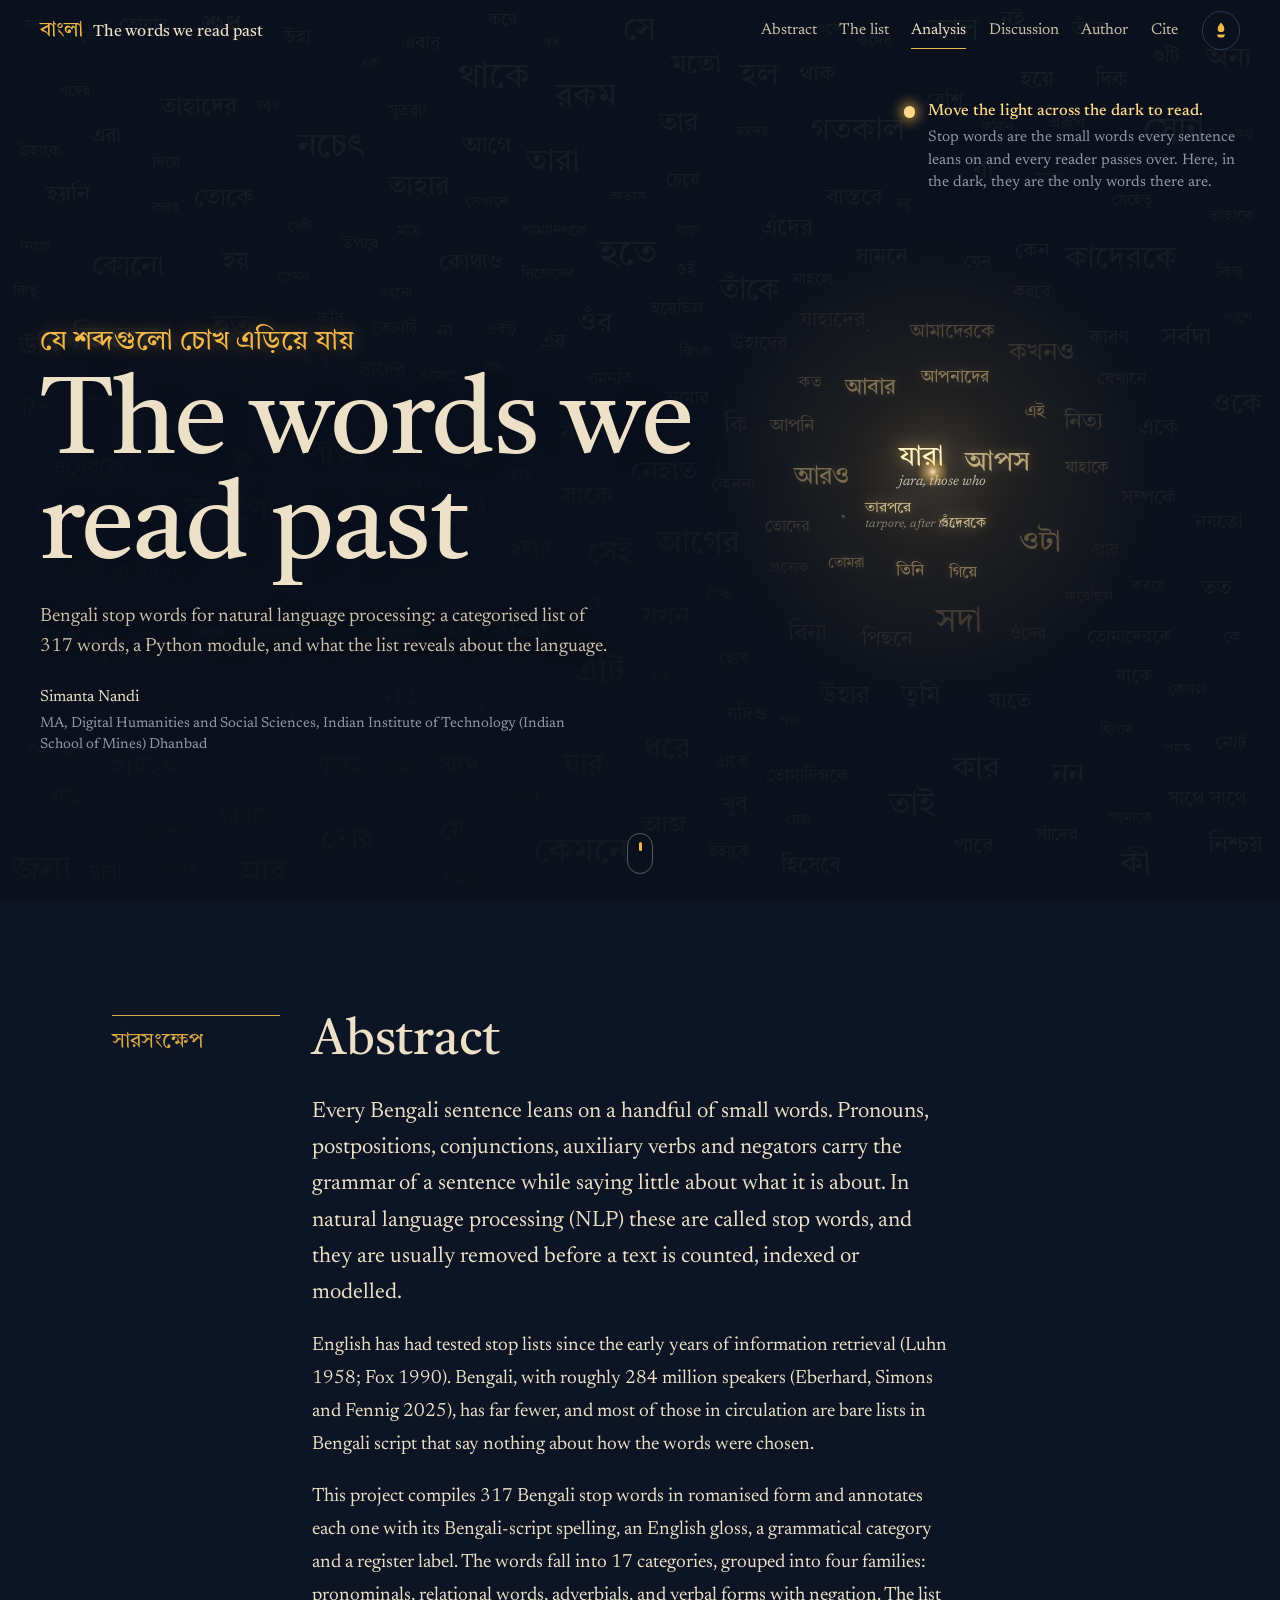
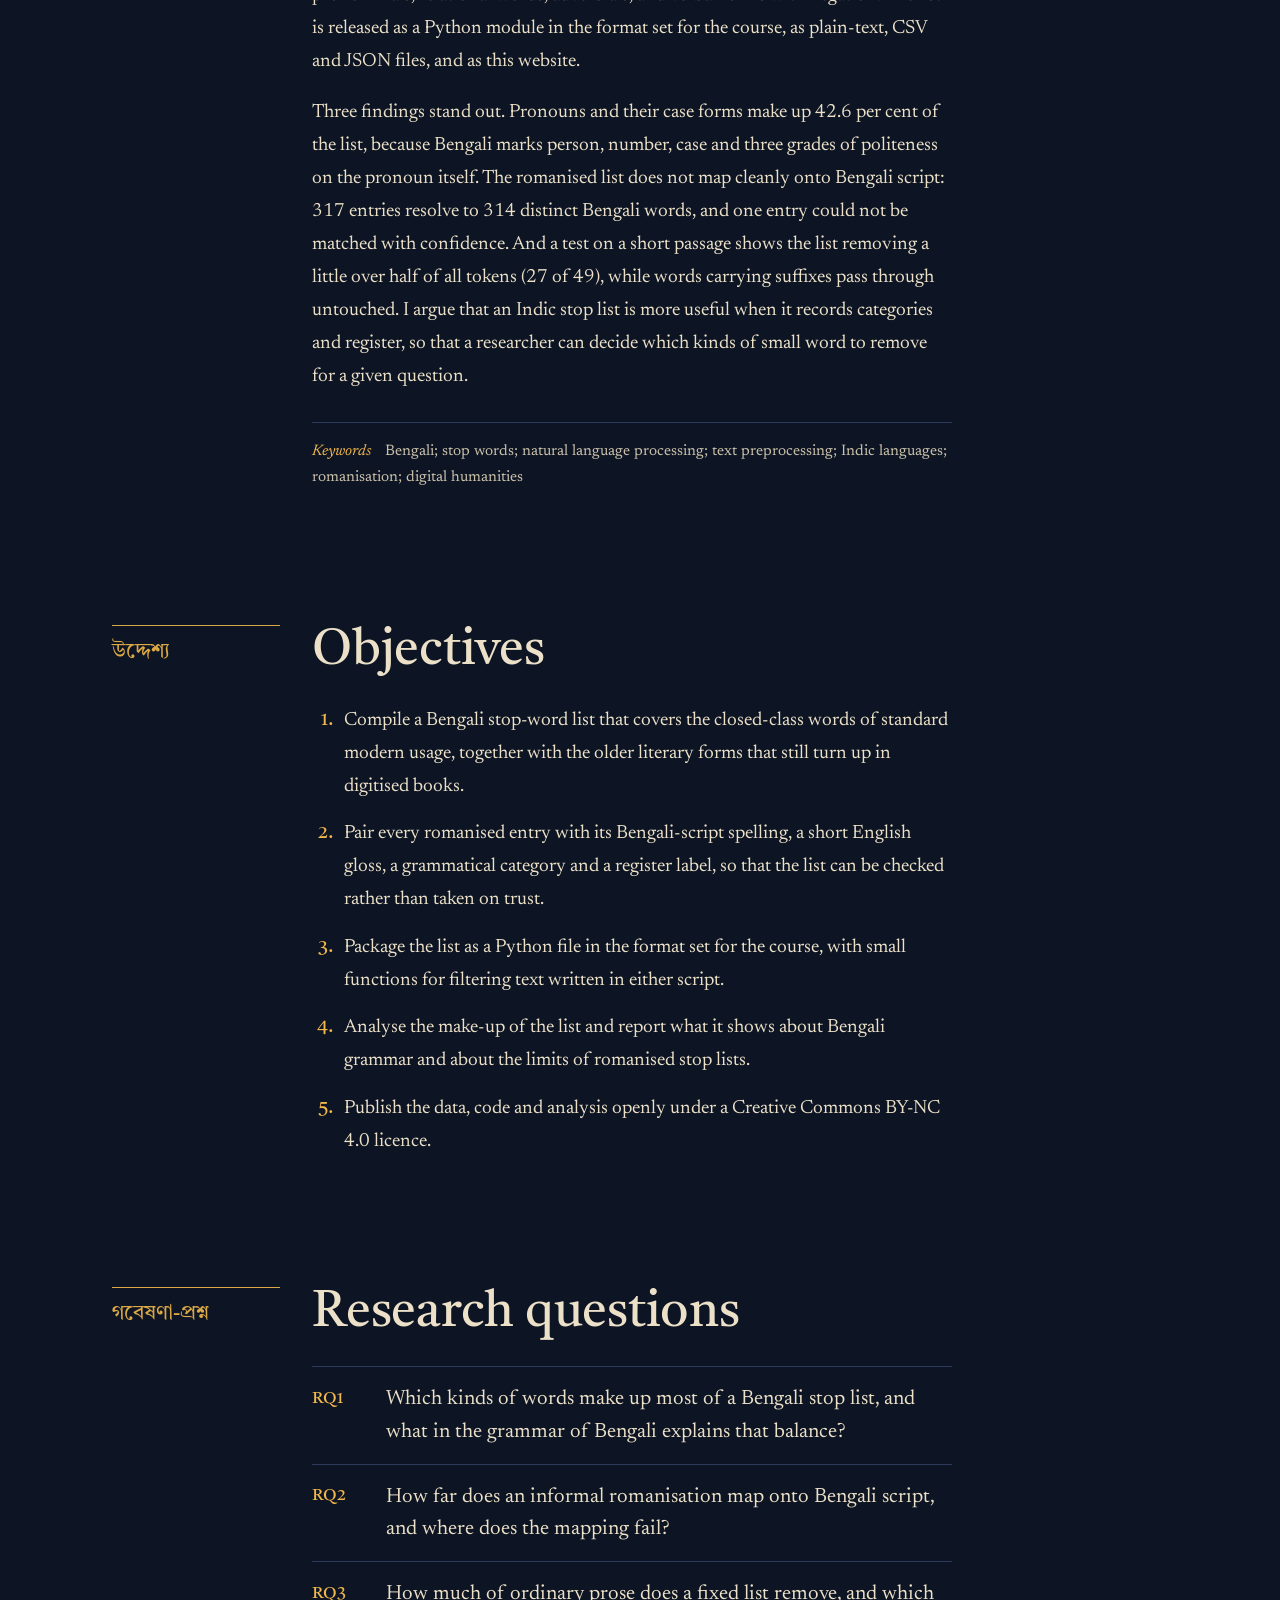
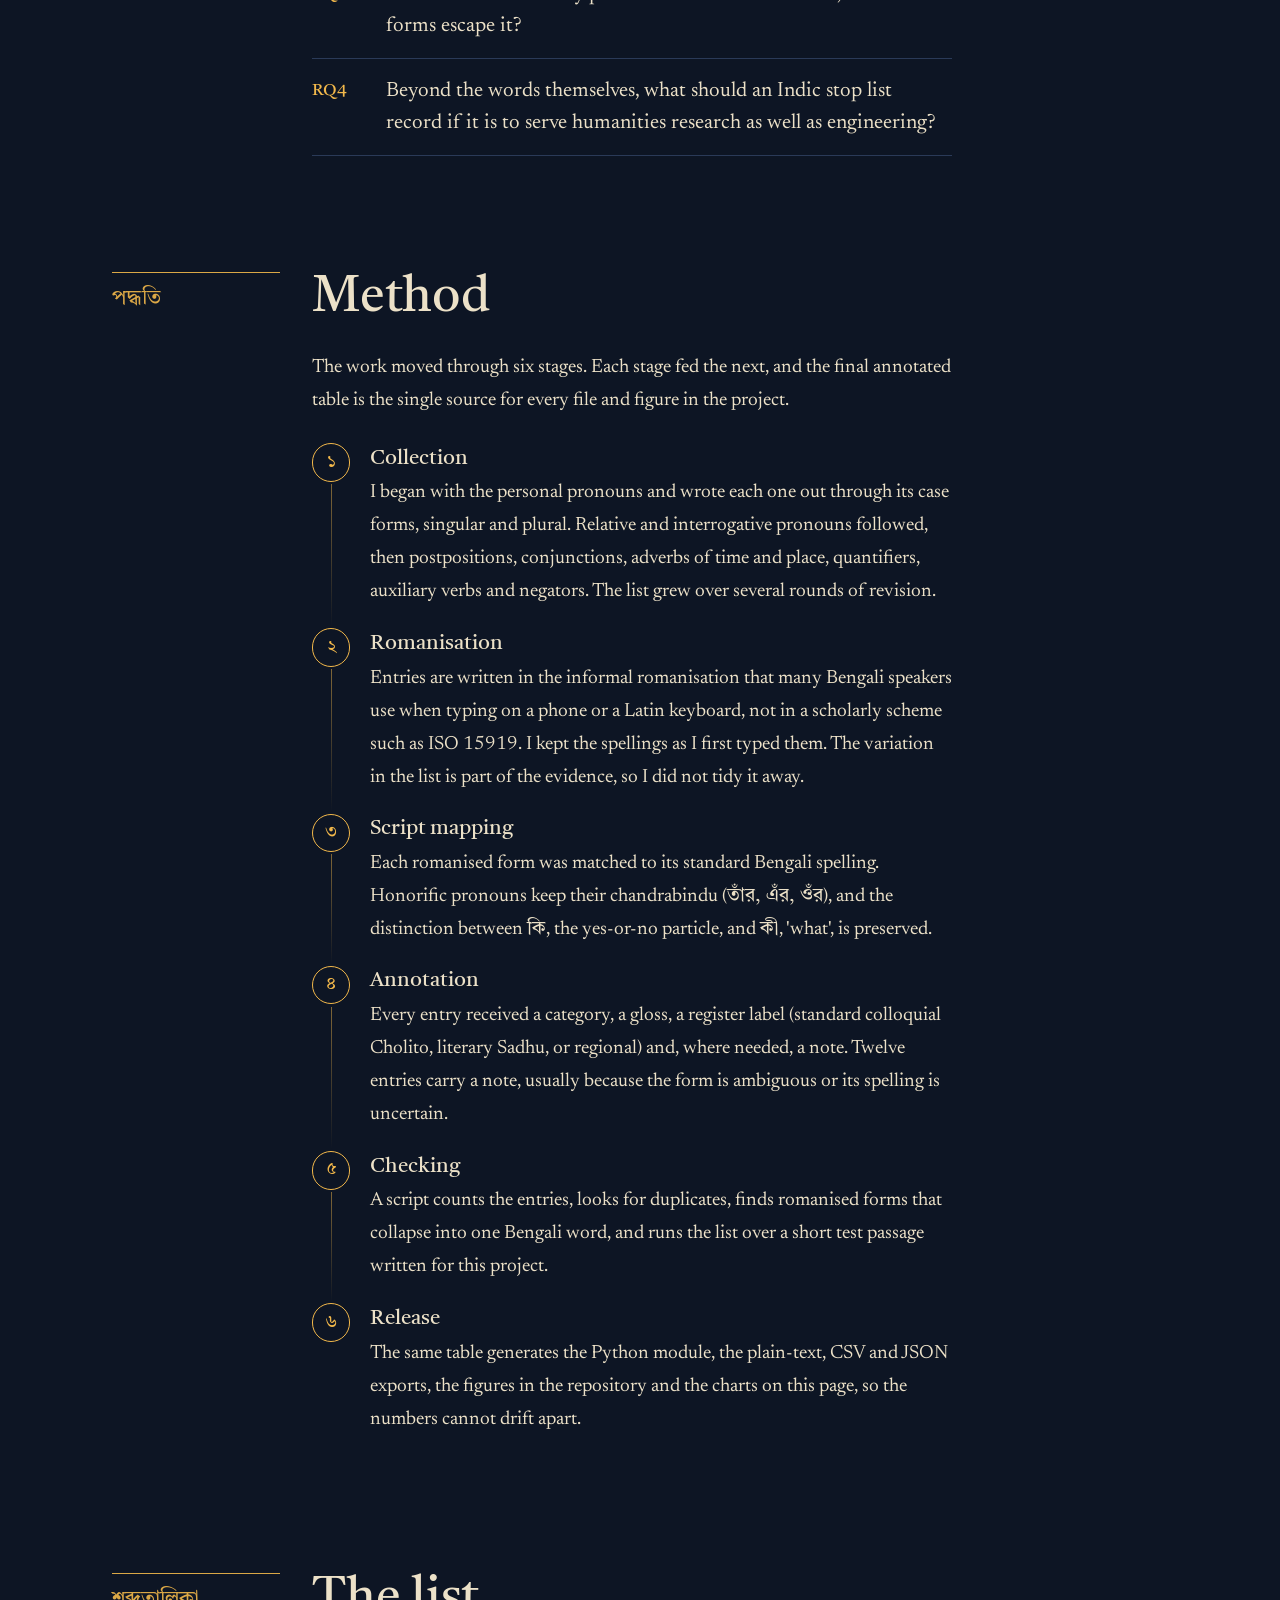
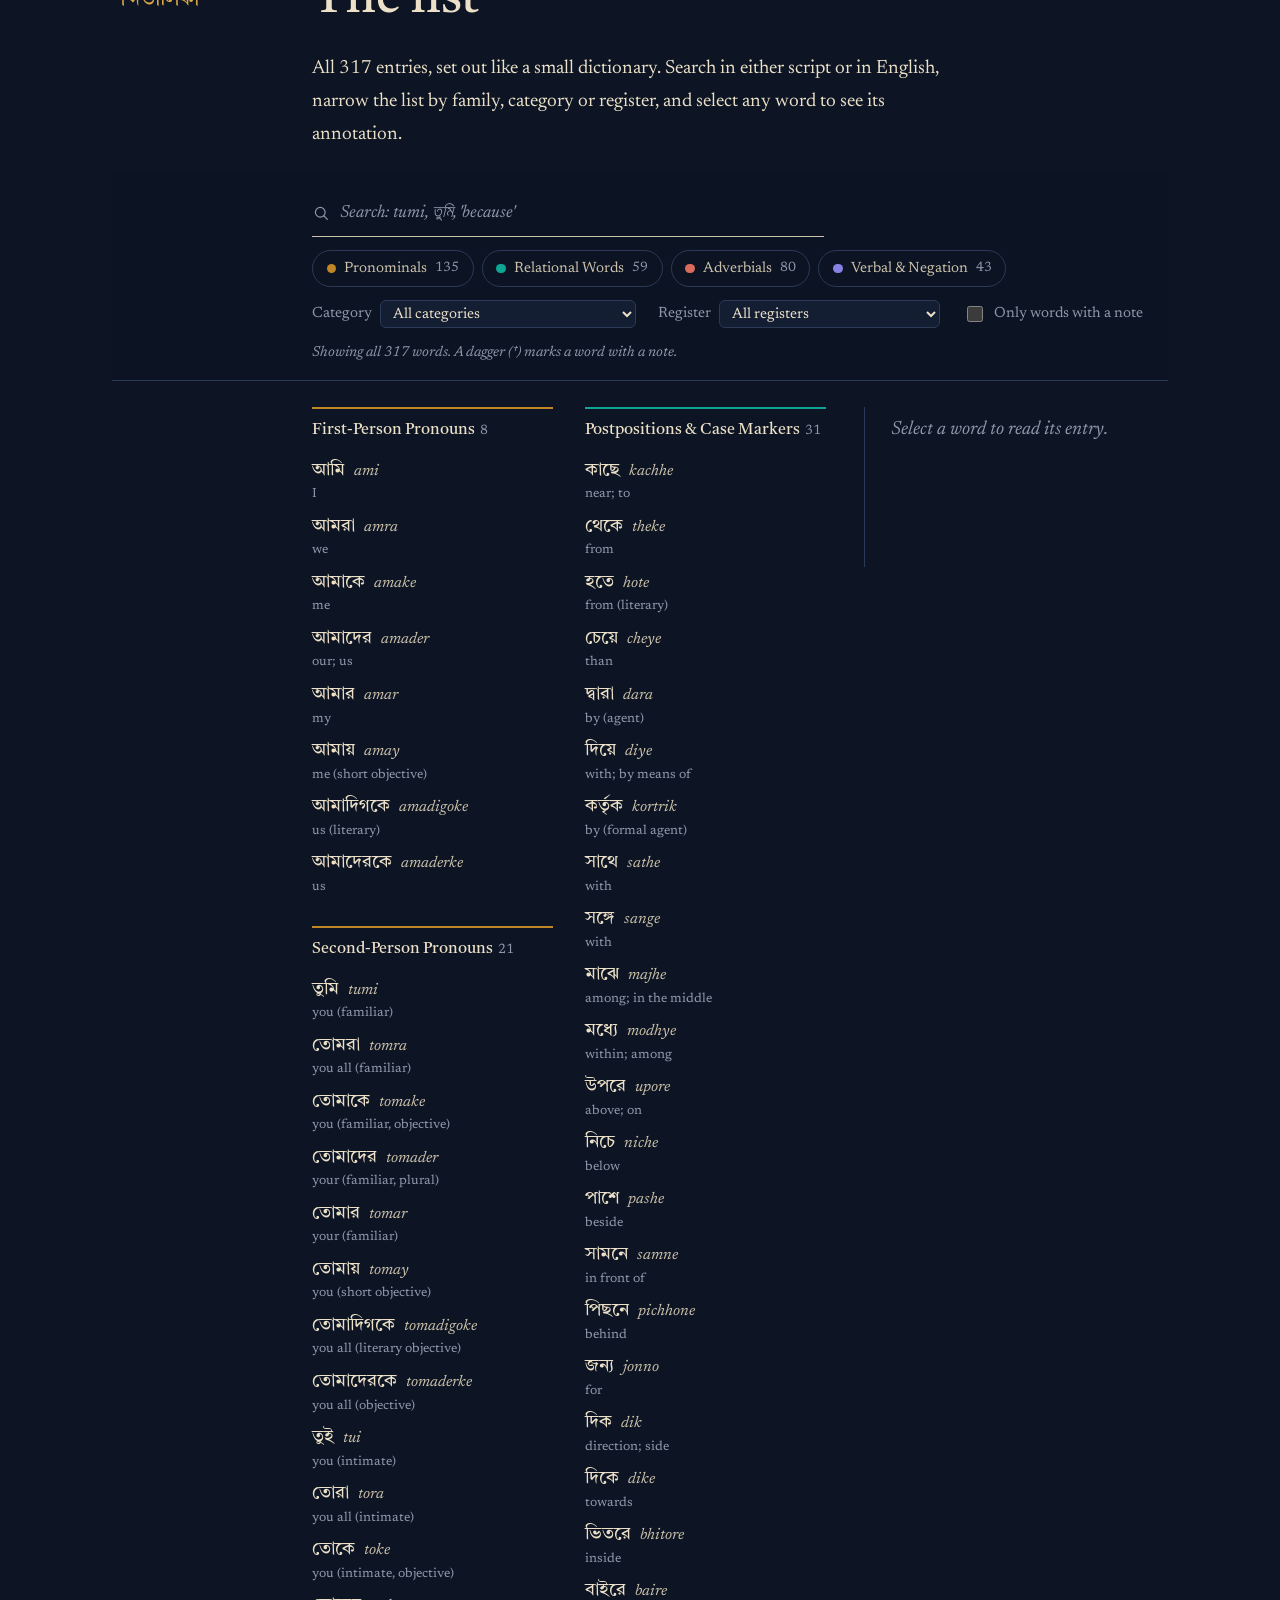
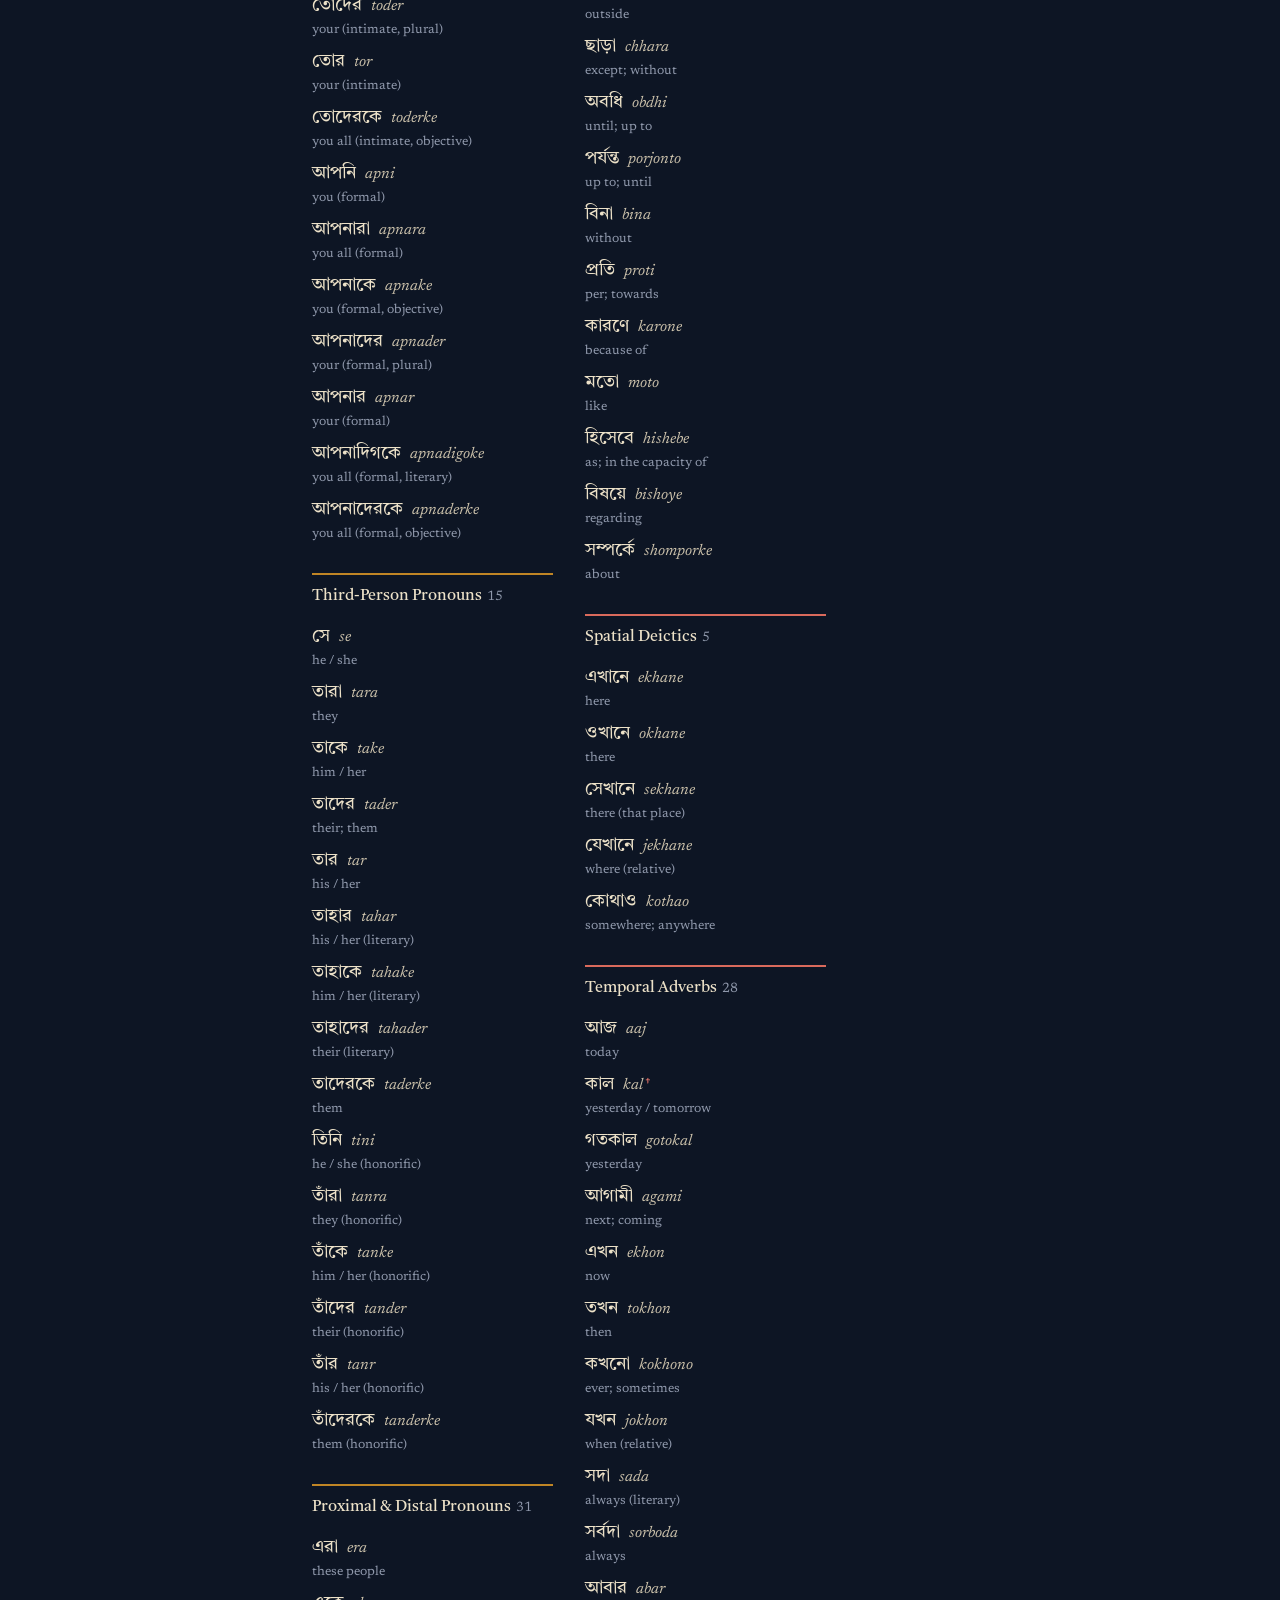
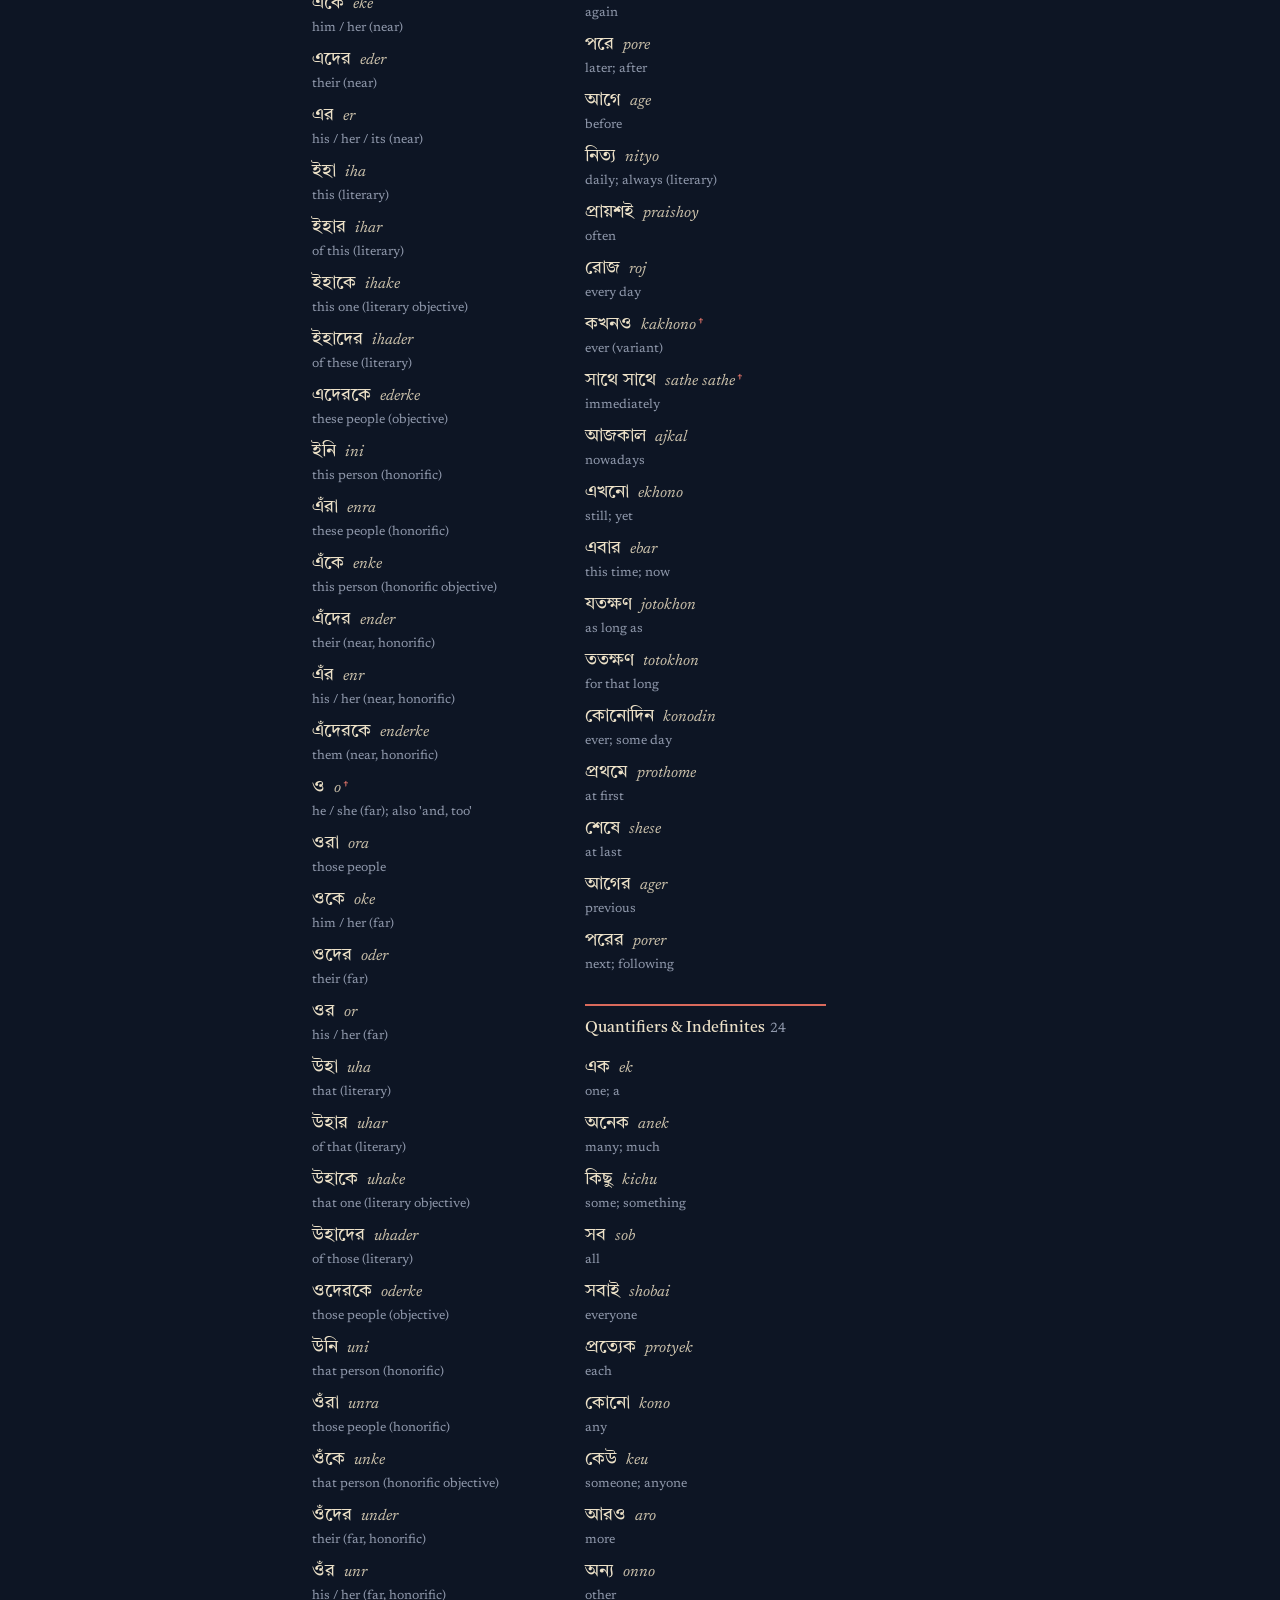
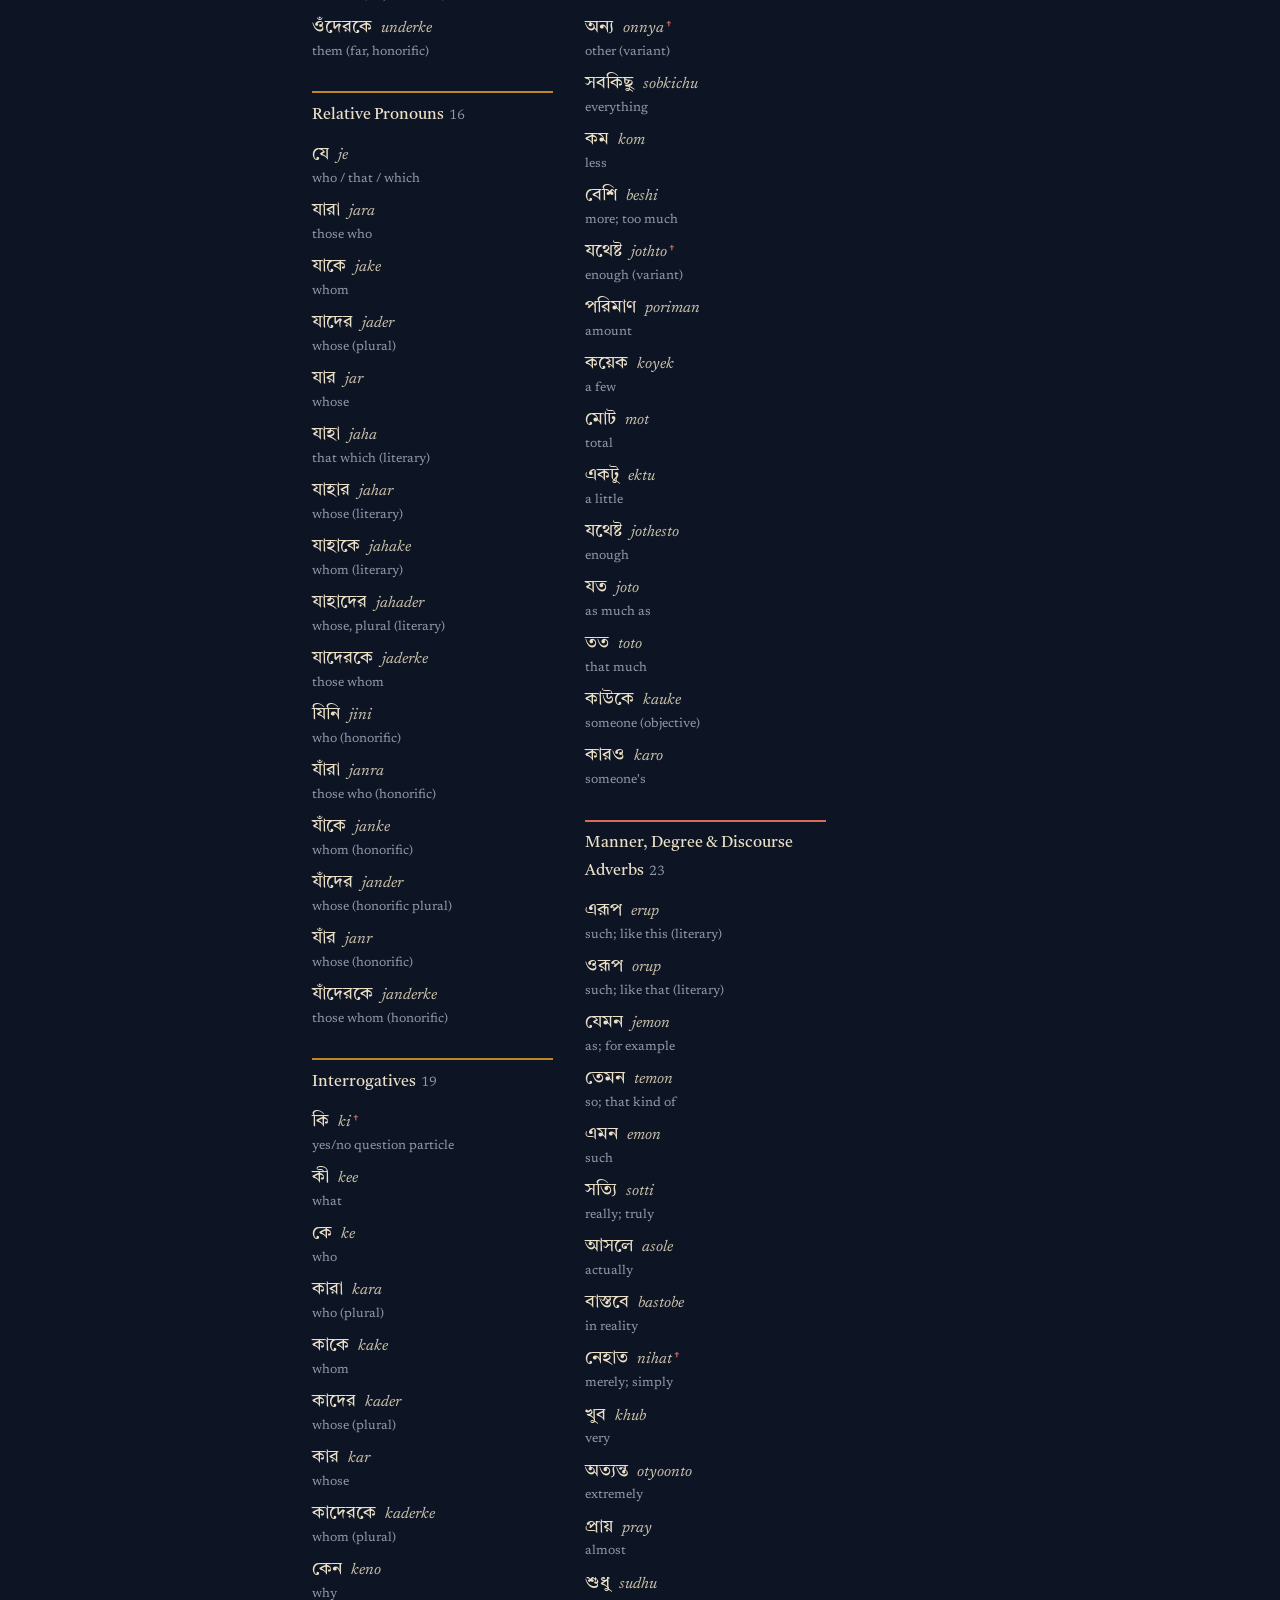
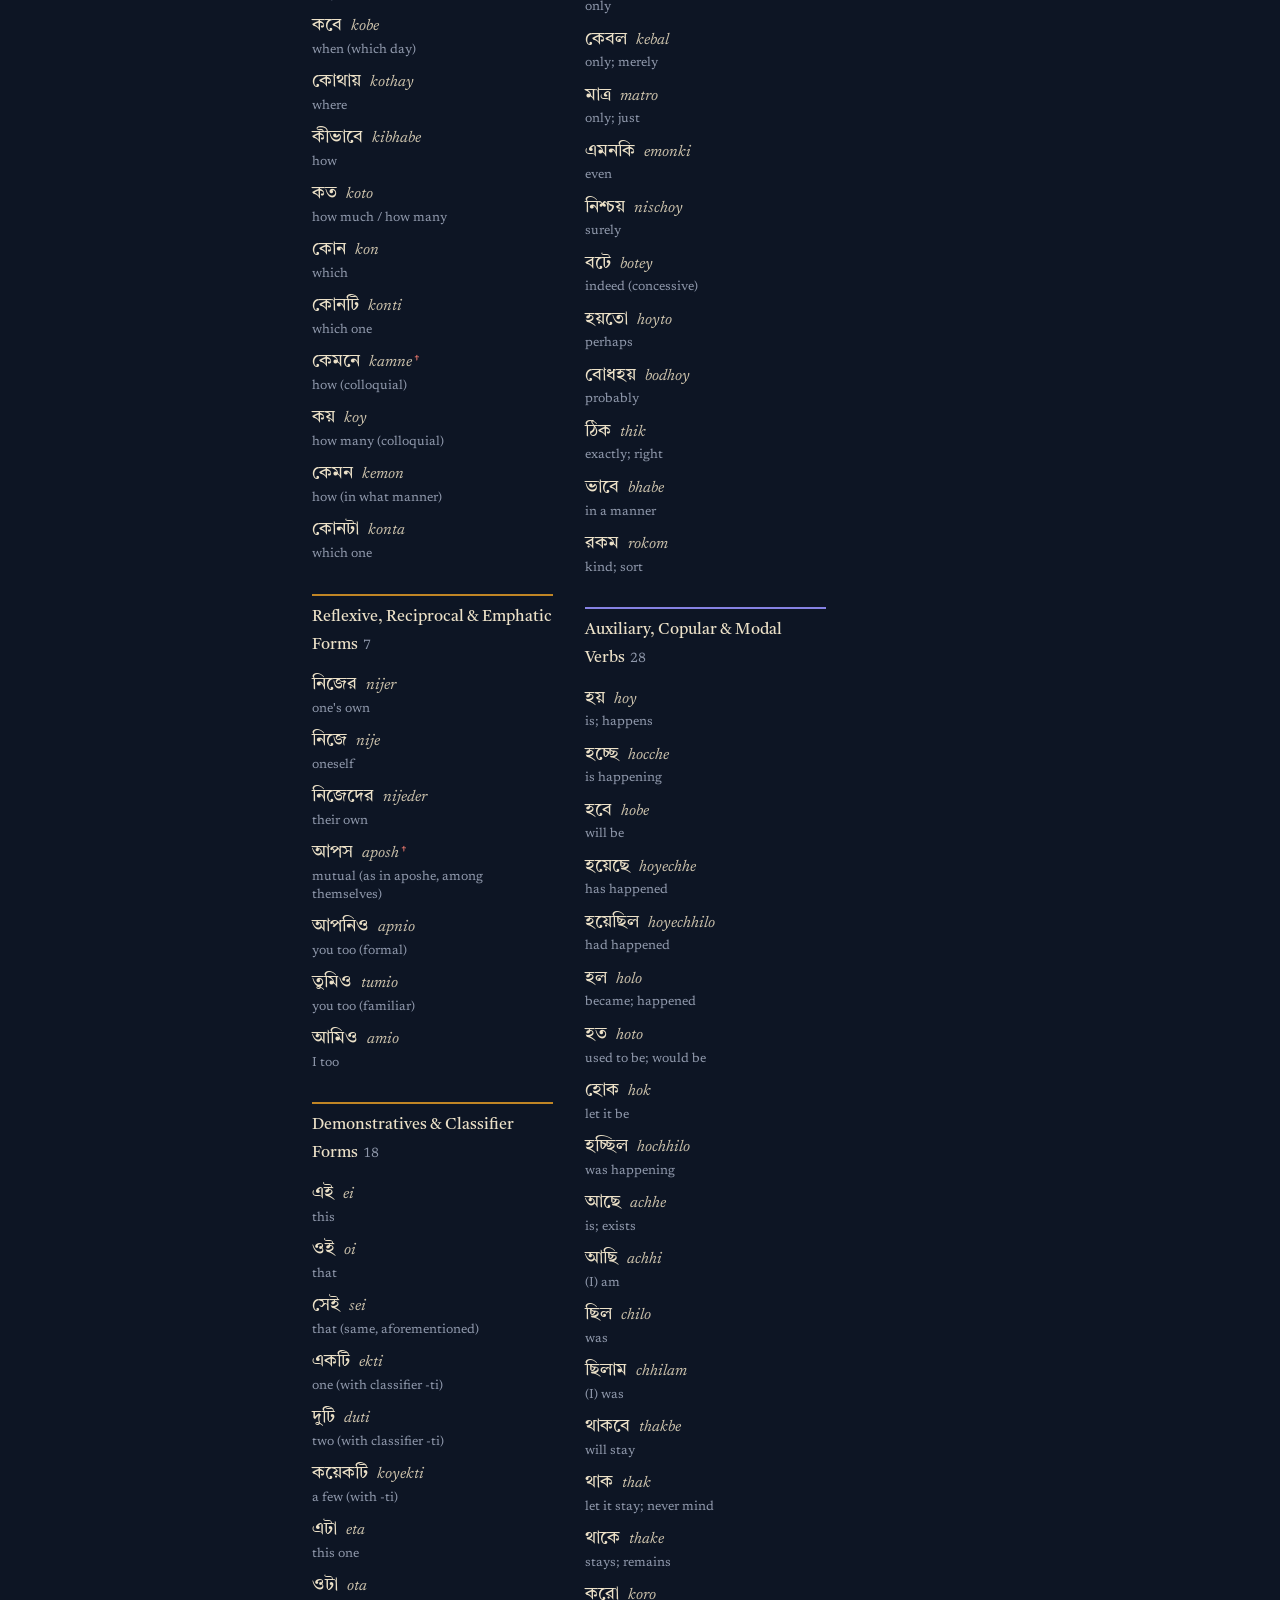
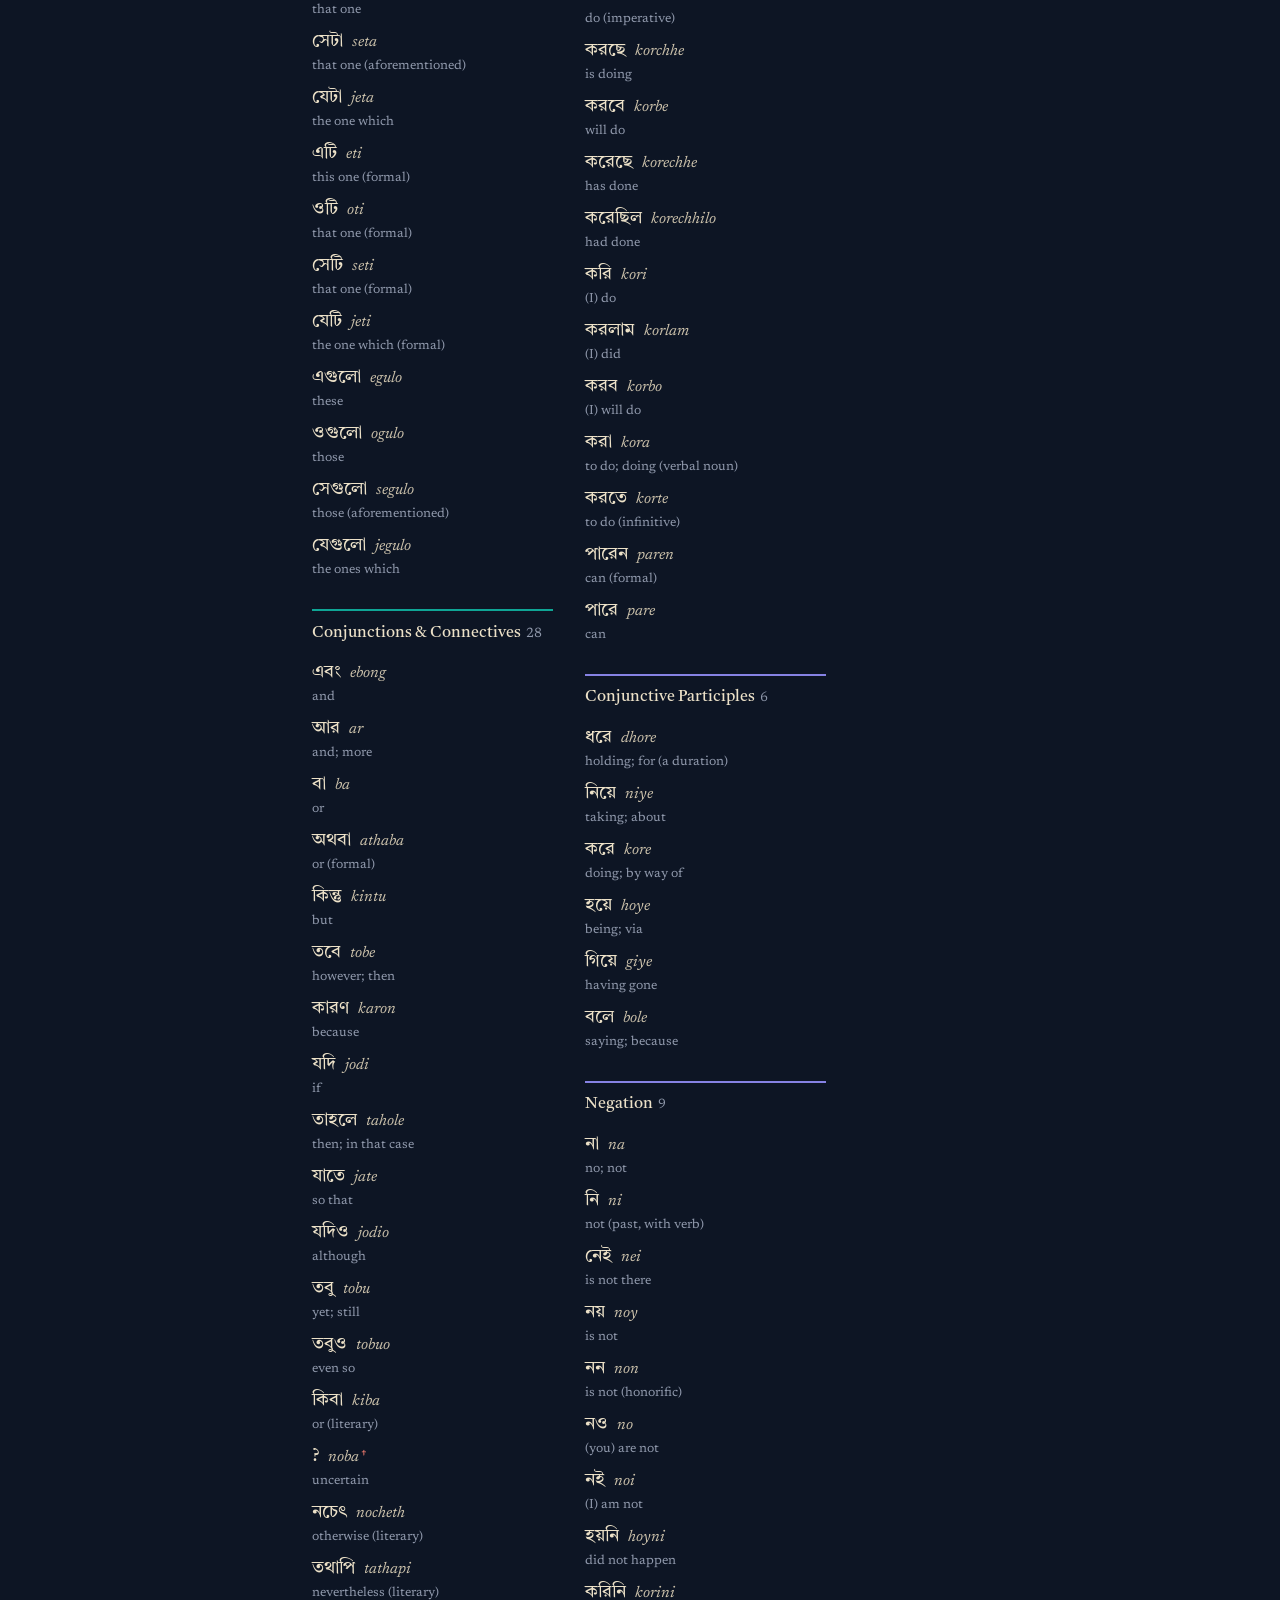
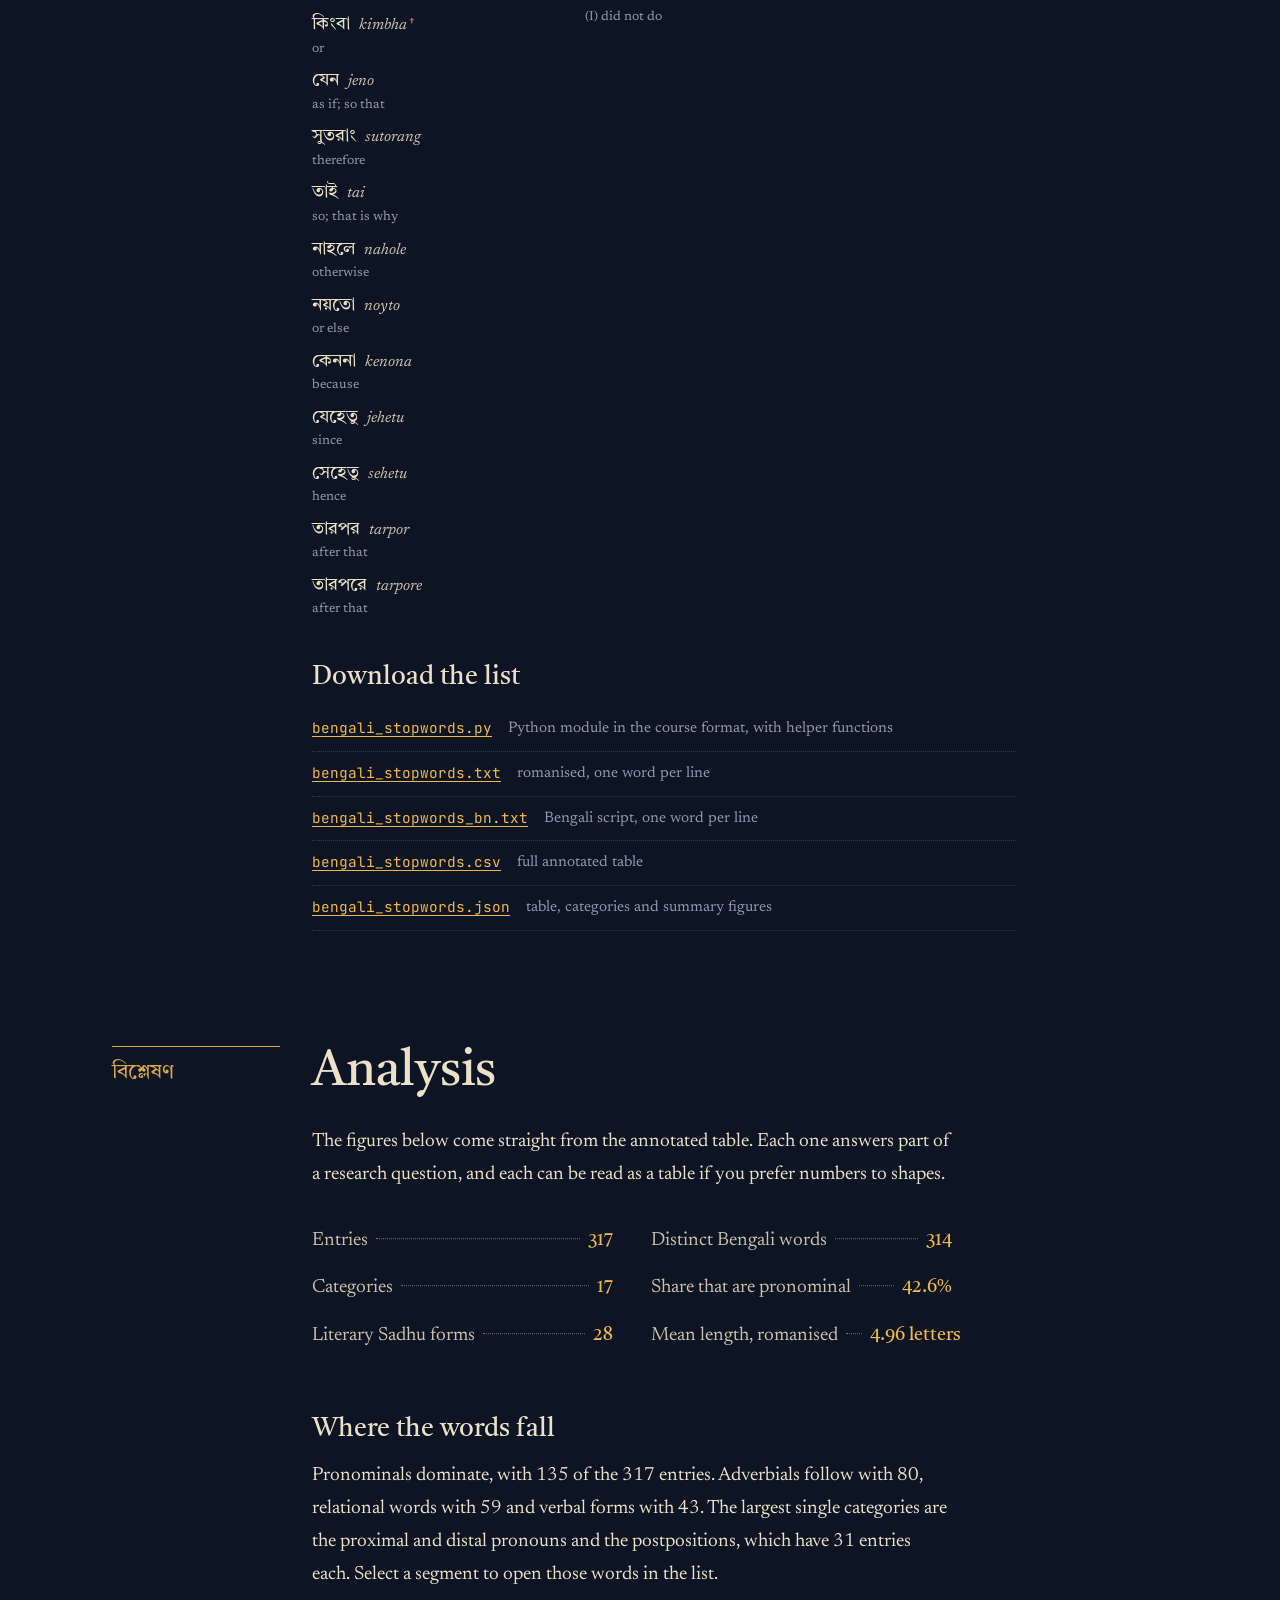
==== commit 4f2928cc: "Rename index (2).html to index.html" ====
--- a/index.html
+++ b/index.html
@@ -9,8 +9,8 @@
 <meta property="og:title" content="The Words We Read Past: Bengali Stop Words for NLP">
 <meta property="og:description" content="317 Bengali stop words, annotated, categorised and analysed. Python module, data files and an interactive analysis.">
 <meta property="og:type" content="website">
-<meta property="og:url" content="https://simantadh.github.io/Bengali_Stop_Words/">
-<meta property="og:image" content="https://simantadh.github.io/Bengali_Stop_Words/fig1_category_breakdown.png">
+<meta property="og:url" content="https://simantadh.github.io/bengalistopwords/">
+<meta property="og:image" content="https://simantadh.github.io/bengalistopwords/fig1_category_breakdown.png">
 <meta name="theme-color" content="#0d1524">
 <link rel="icon" href="favicon.svg" type="image/svg+xml">
 <link rel="preconnect" href="https://fonts.googleapis.com">
@@ -479,14 +479,14 @@
       </a>
       <p>This work is licensed under a <a href="https://creativecommons.org/licenses/by-nc/4.0/" rel="license noopener">Creative Commons Attribution-NonCommercial 4.0 International Licence</a>. You may copy, share and adapt the list, the code and the text for non-commercial purposes, provided you credit Simanta Nandi and link to the licence. The bundled D3 library keeps its own ISC licence.</p>
     </div>
-    <p>Questions, corrections and suggestions for missing words are welcome. Write to <a href="mailto:25ma0013@iitism.ac.in">25ma0013@iitism.ac.in</a>, visit <a href="https://about.me/simantanandi" rel="noopener">about.me/simantanandi</a>, or open an issue on the <a href="https://github.com/SimantaDH/Bengali_Stop_Words" rel="noopener">GitHub repository</a>.</p>
+    <p>Questions, corrections and suggestions for missing words are welcome. Write to <a href="mailto:25ma0013@iitism.ac.in">25ma0013@iitism.ac.in</a>, visit <a href="https://about.me/simantanandi" rel="noopener">about.me/simantanandi</a>, or open an issue on the <a href="https://github.com/SimantaDH/bengalistopwords" rel="noopener">GitHub repository</a>.</p>
   </div>
 </section>
 
 </main>
 
 <footer class="foot">
-  <p>Simanta Nandi, 2026. Department of Humanities and Social Sciences, IIT (ISM) Dhanbad. <a href="https://github.com/SimantaDH/Bengali_Stop_Words" rel="noopener">Source on GitHub</a>.</p>
+  <p>Simanta Nandi, 2026. Department of Humanities and Social Sciences, IIT (ISM) Dhanbad. <a href="https://github.com/SimantaDH/bengalistopwords" rel="noopener">Source on GitHub</a>.</p>
   <a class="foot-top" href="#top">↑ Back to the top</a>
 </footer>
 
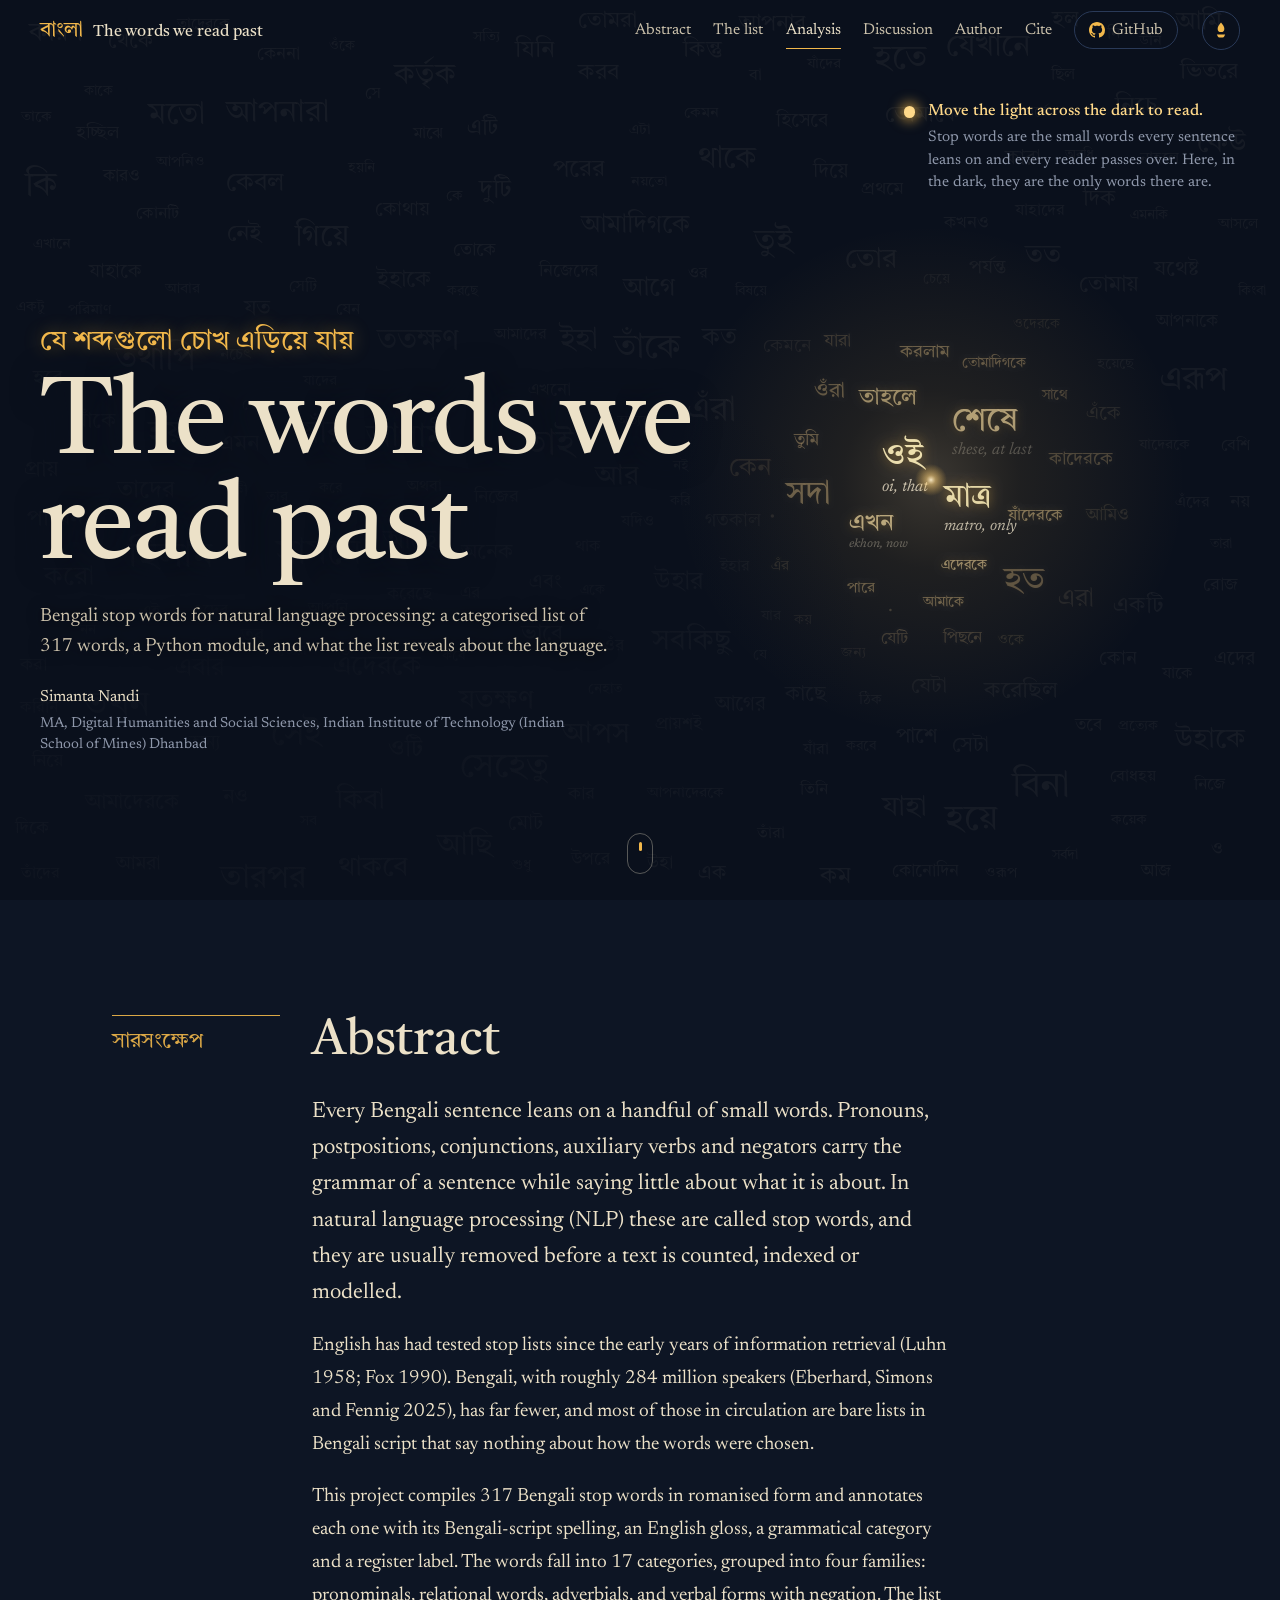
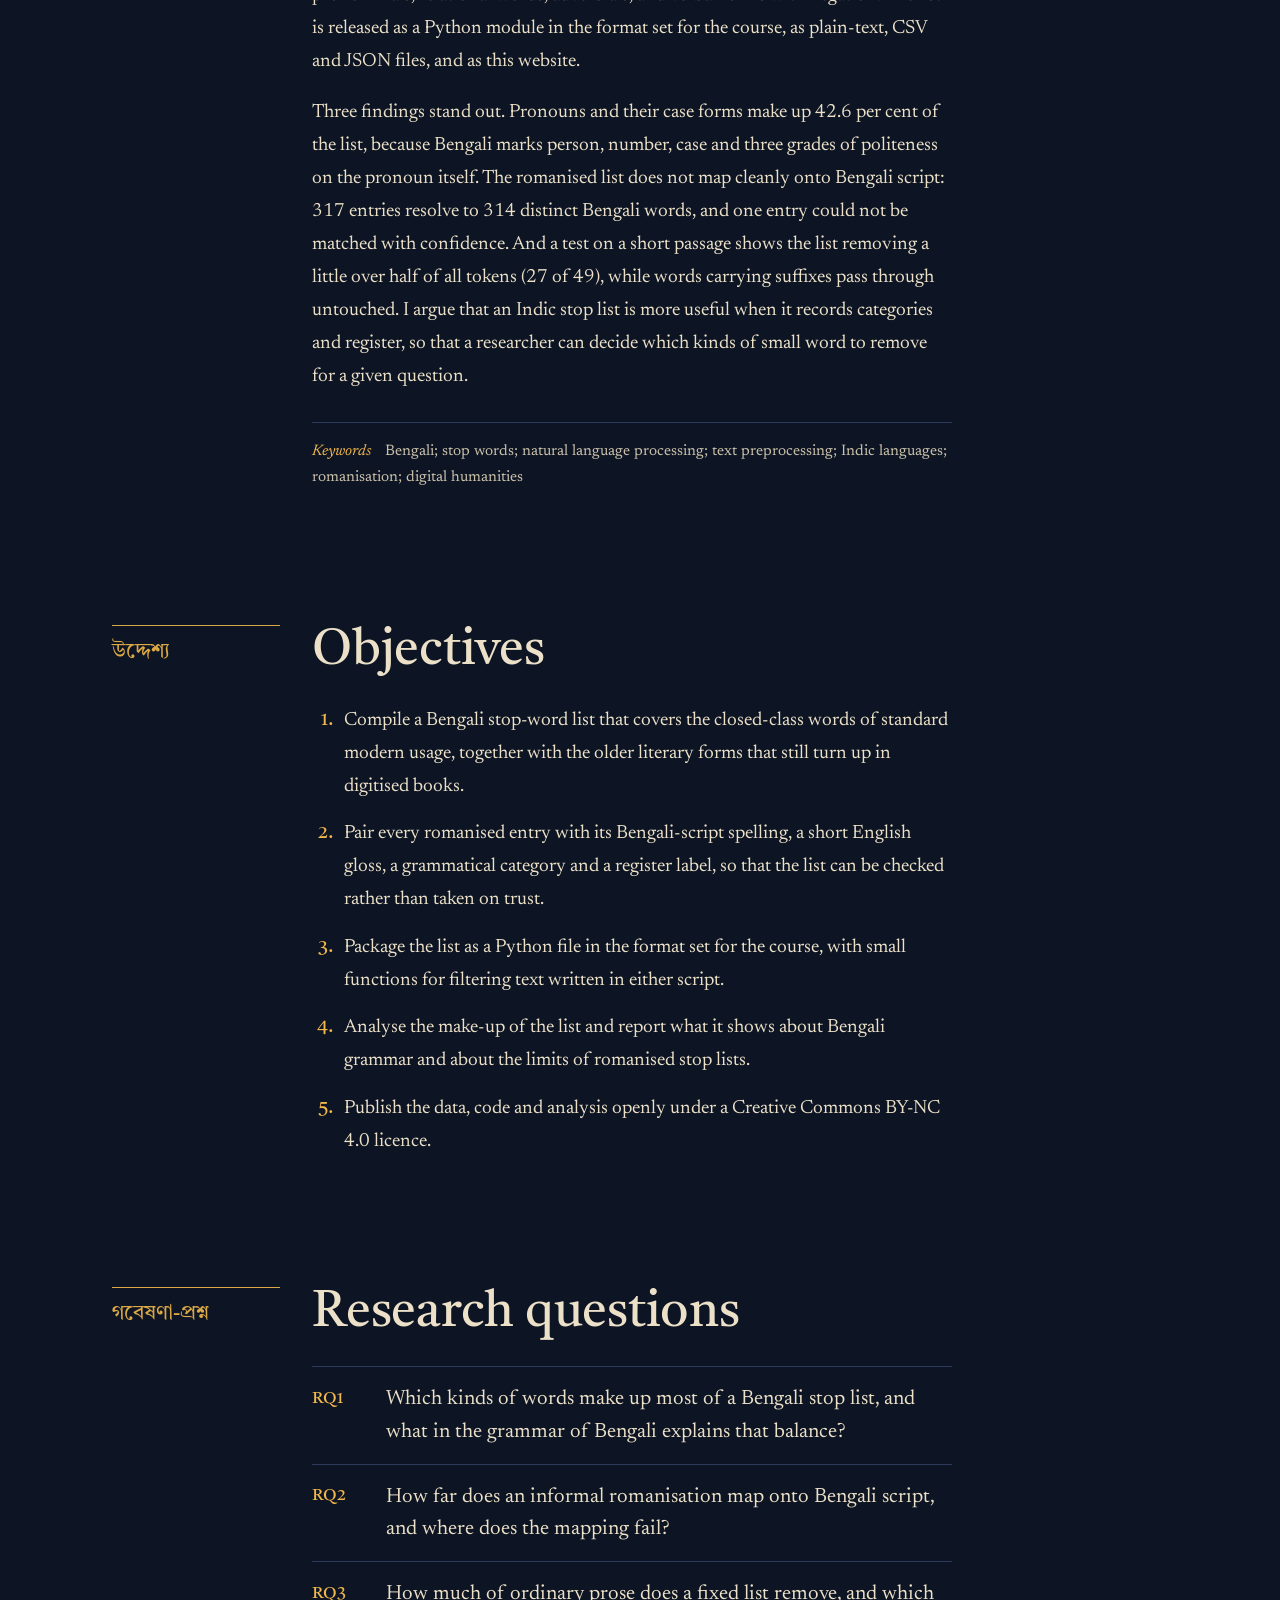
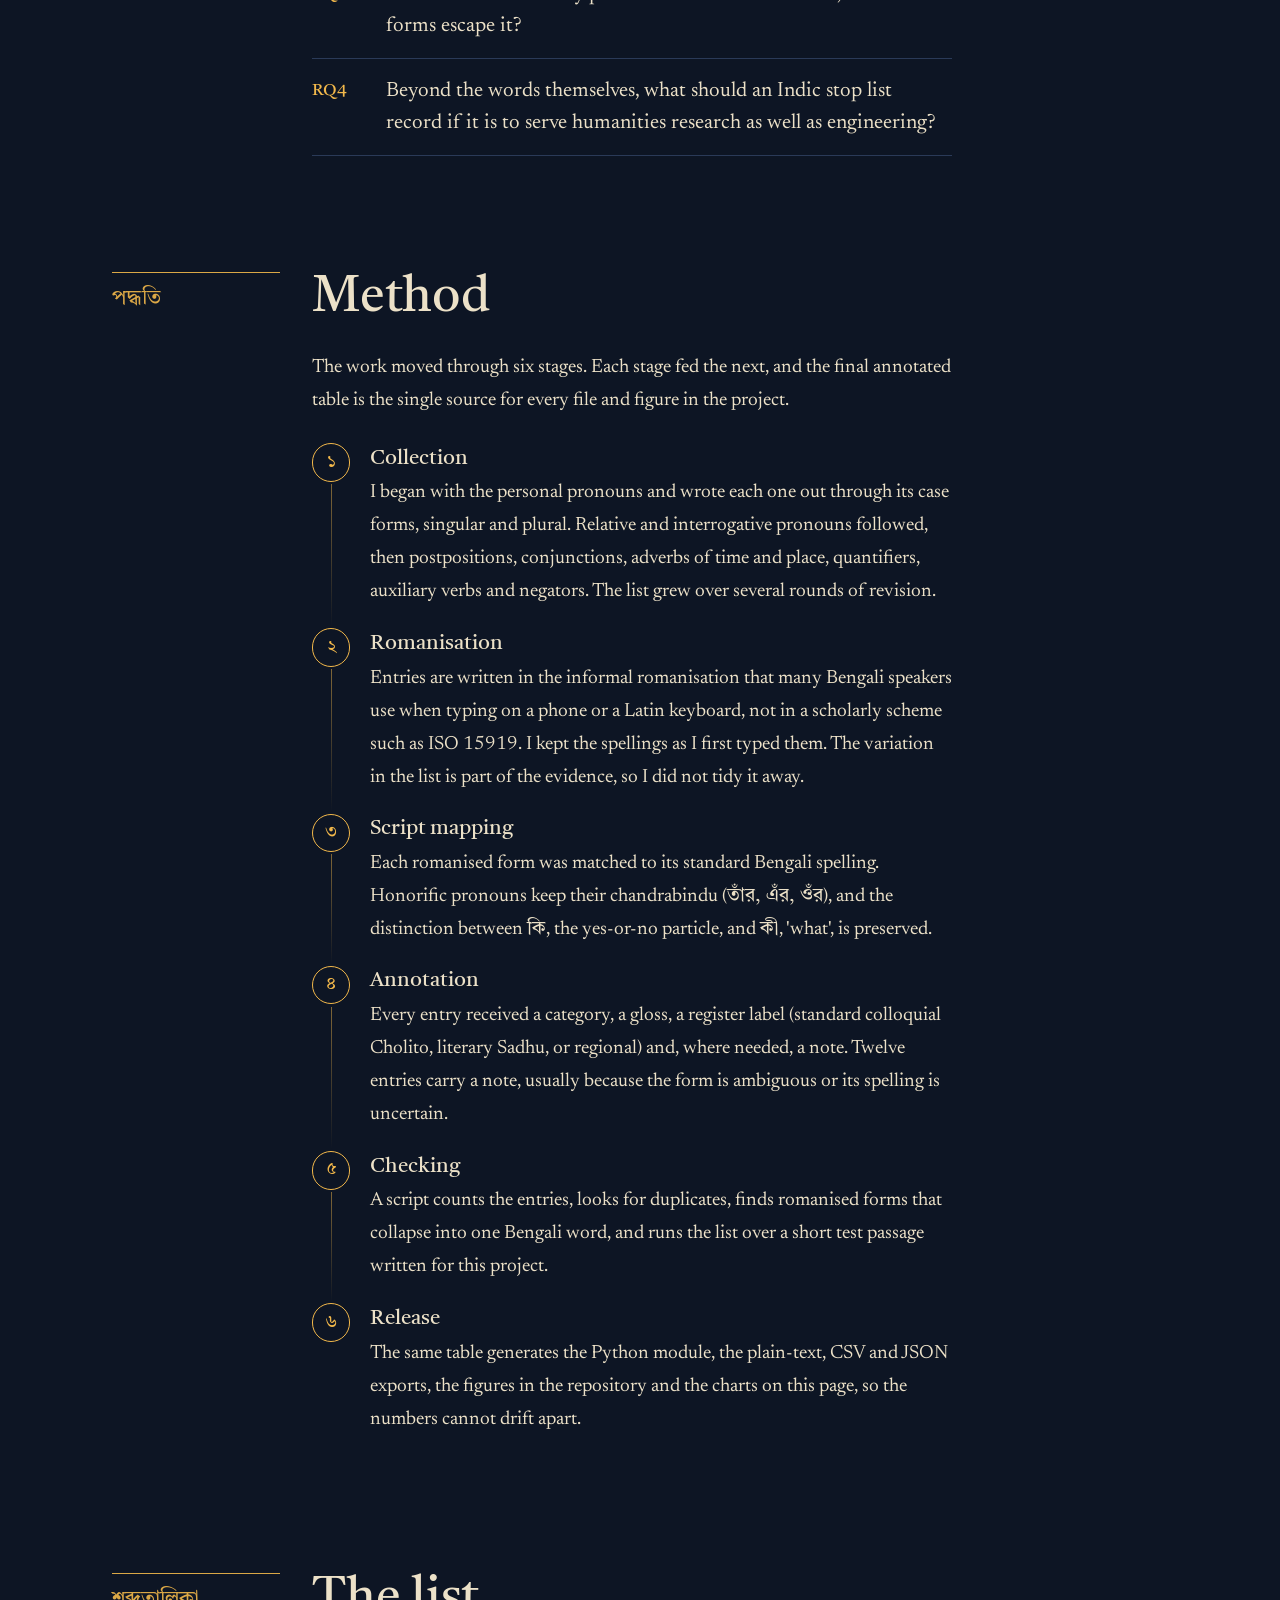
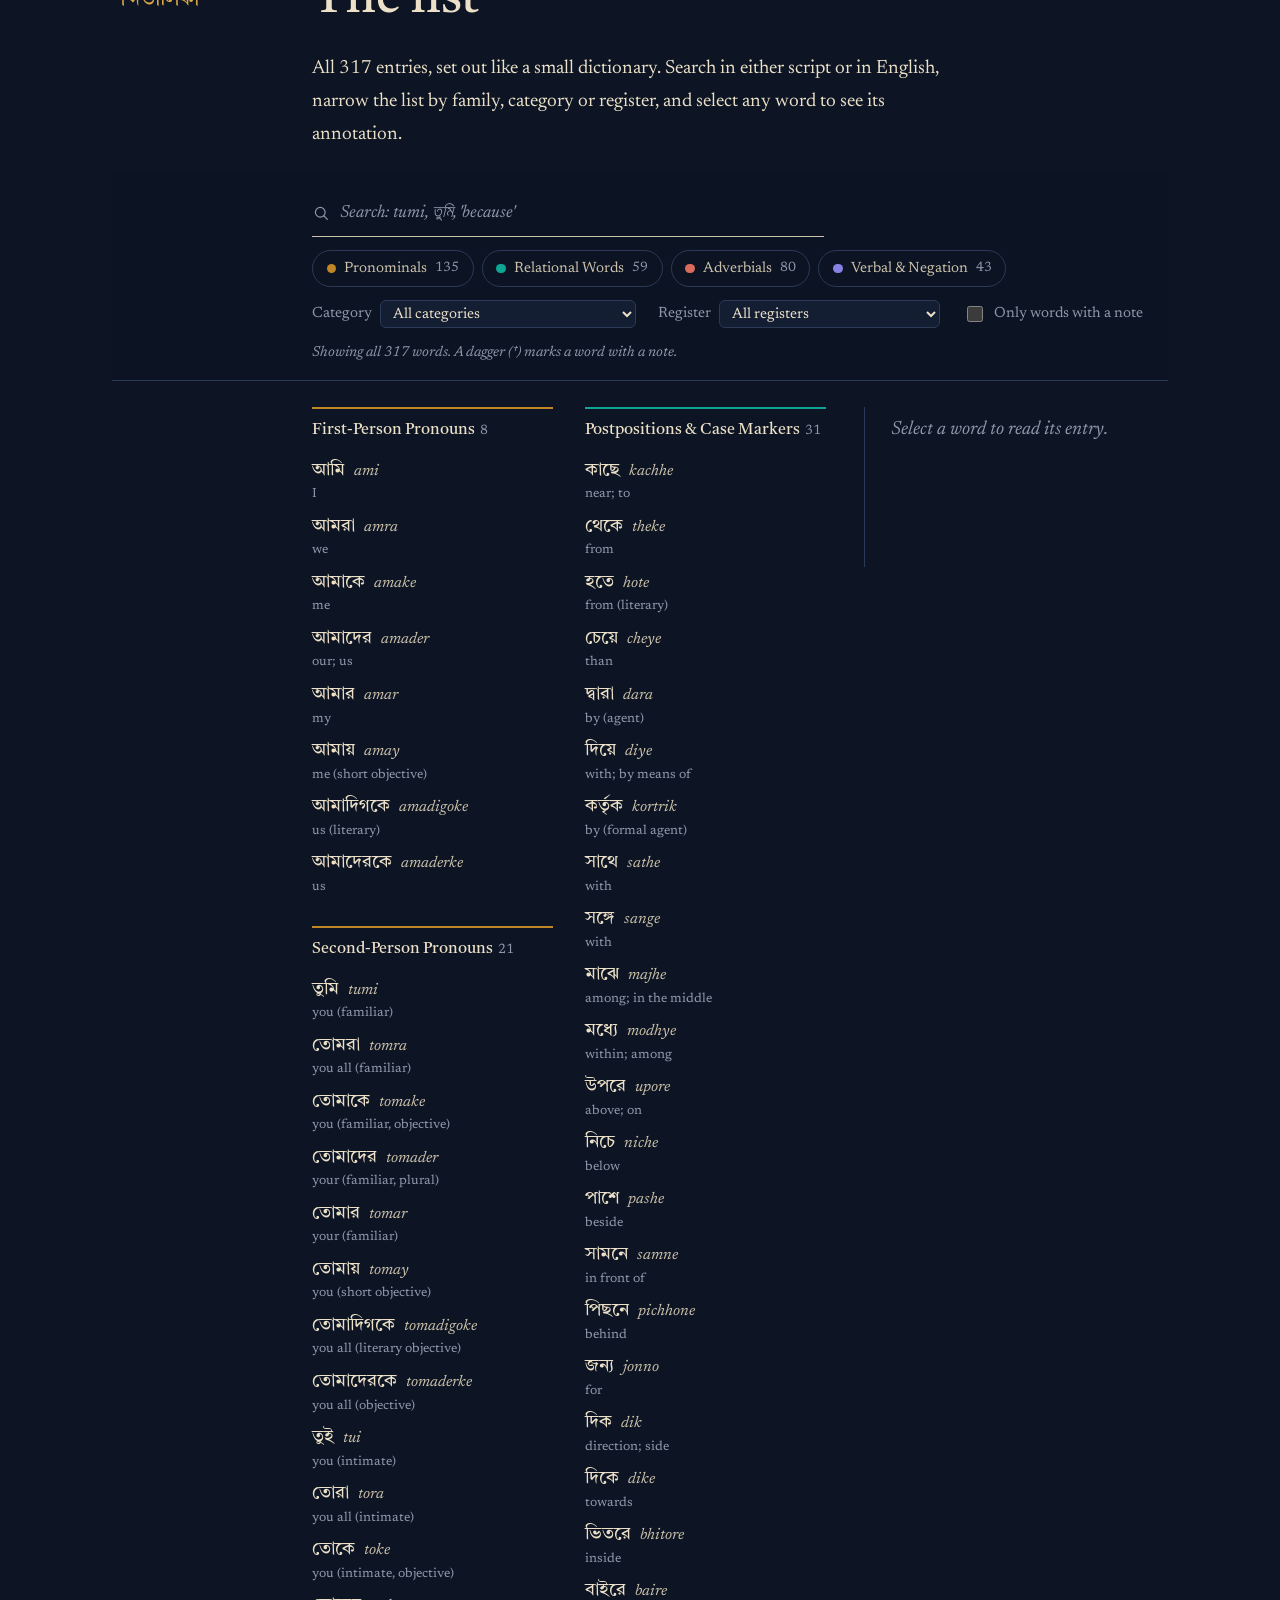
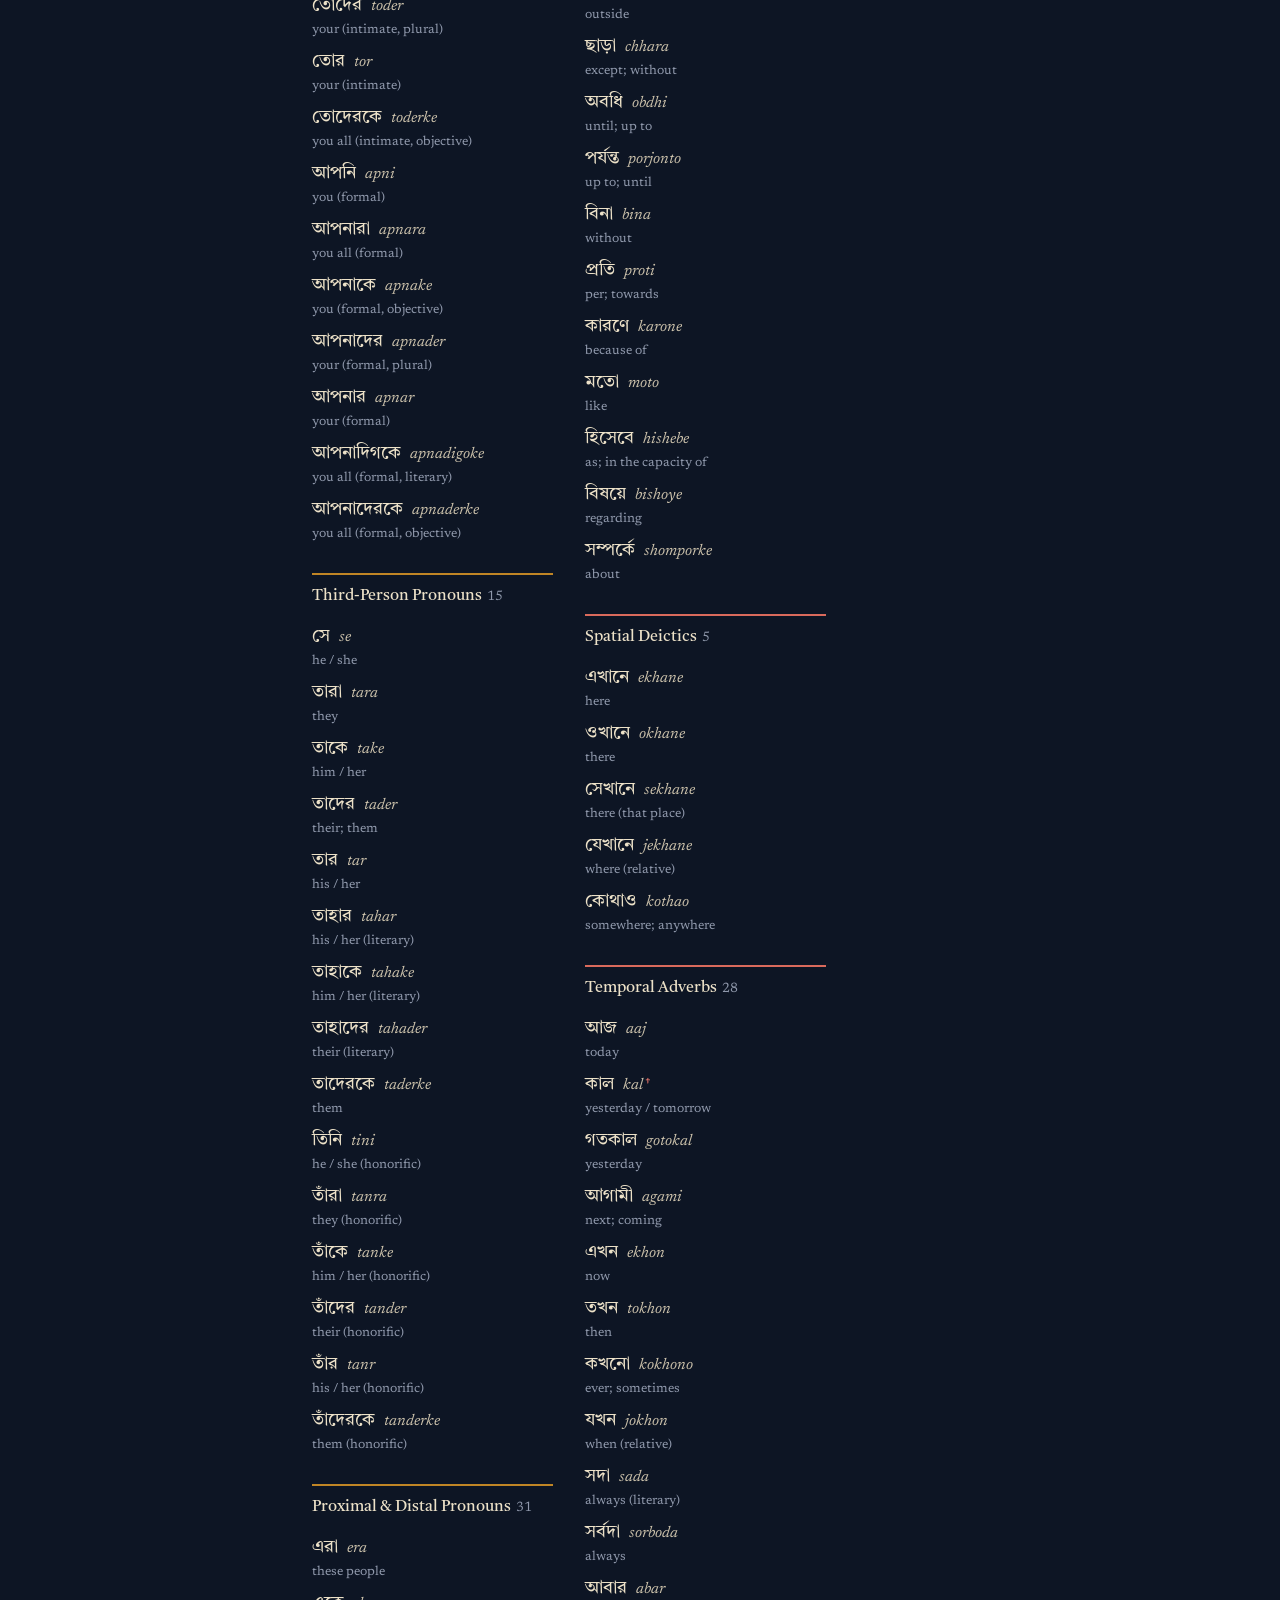
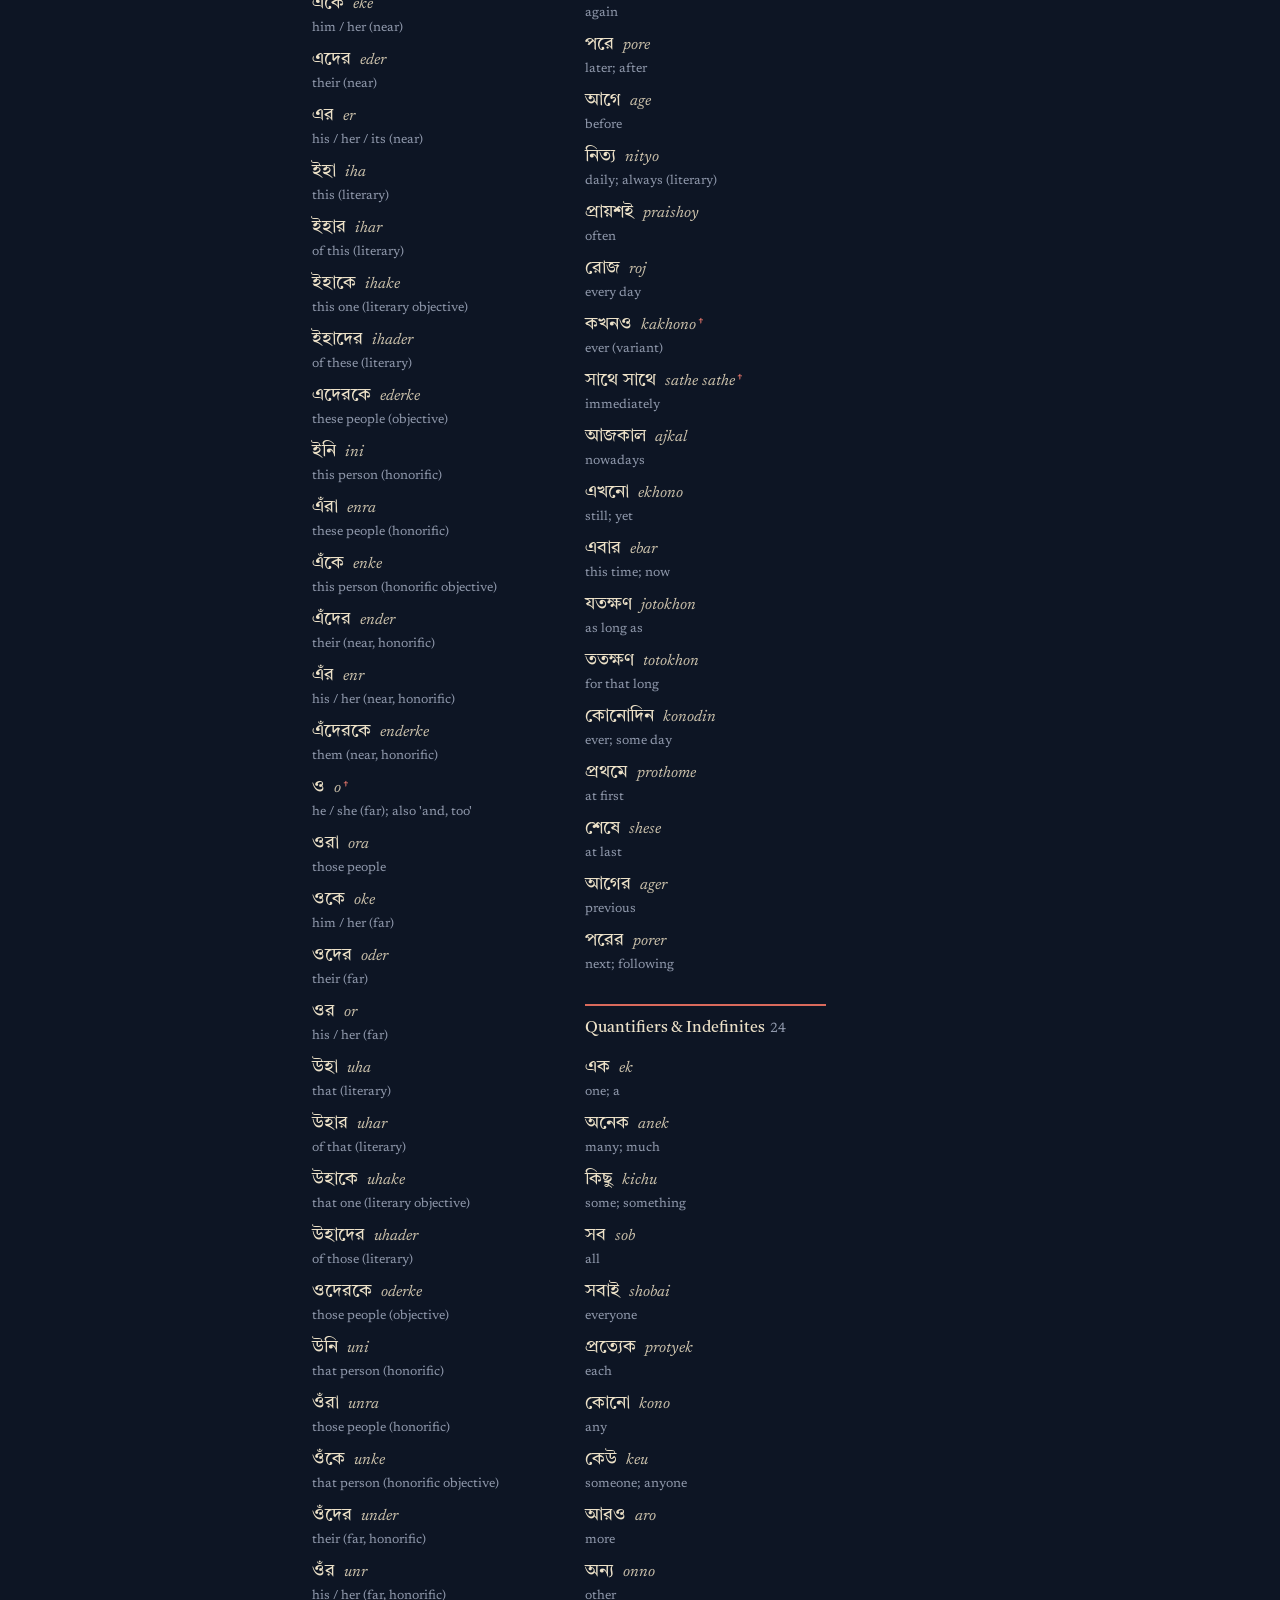
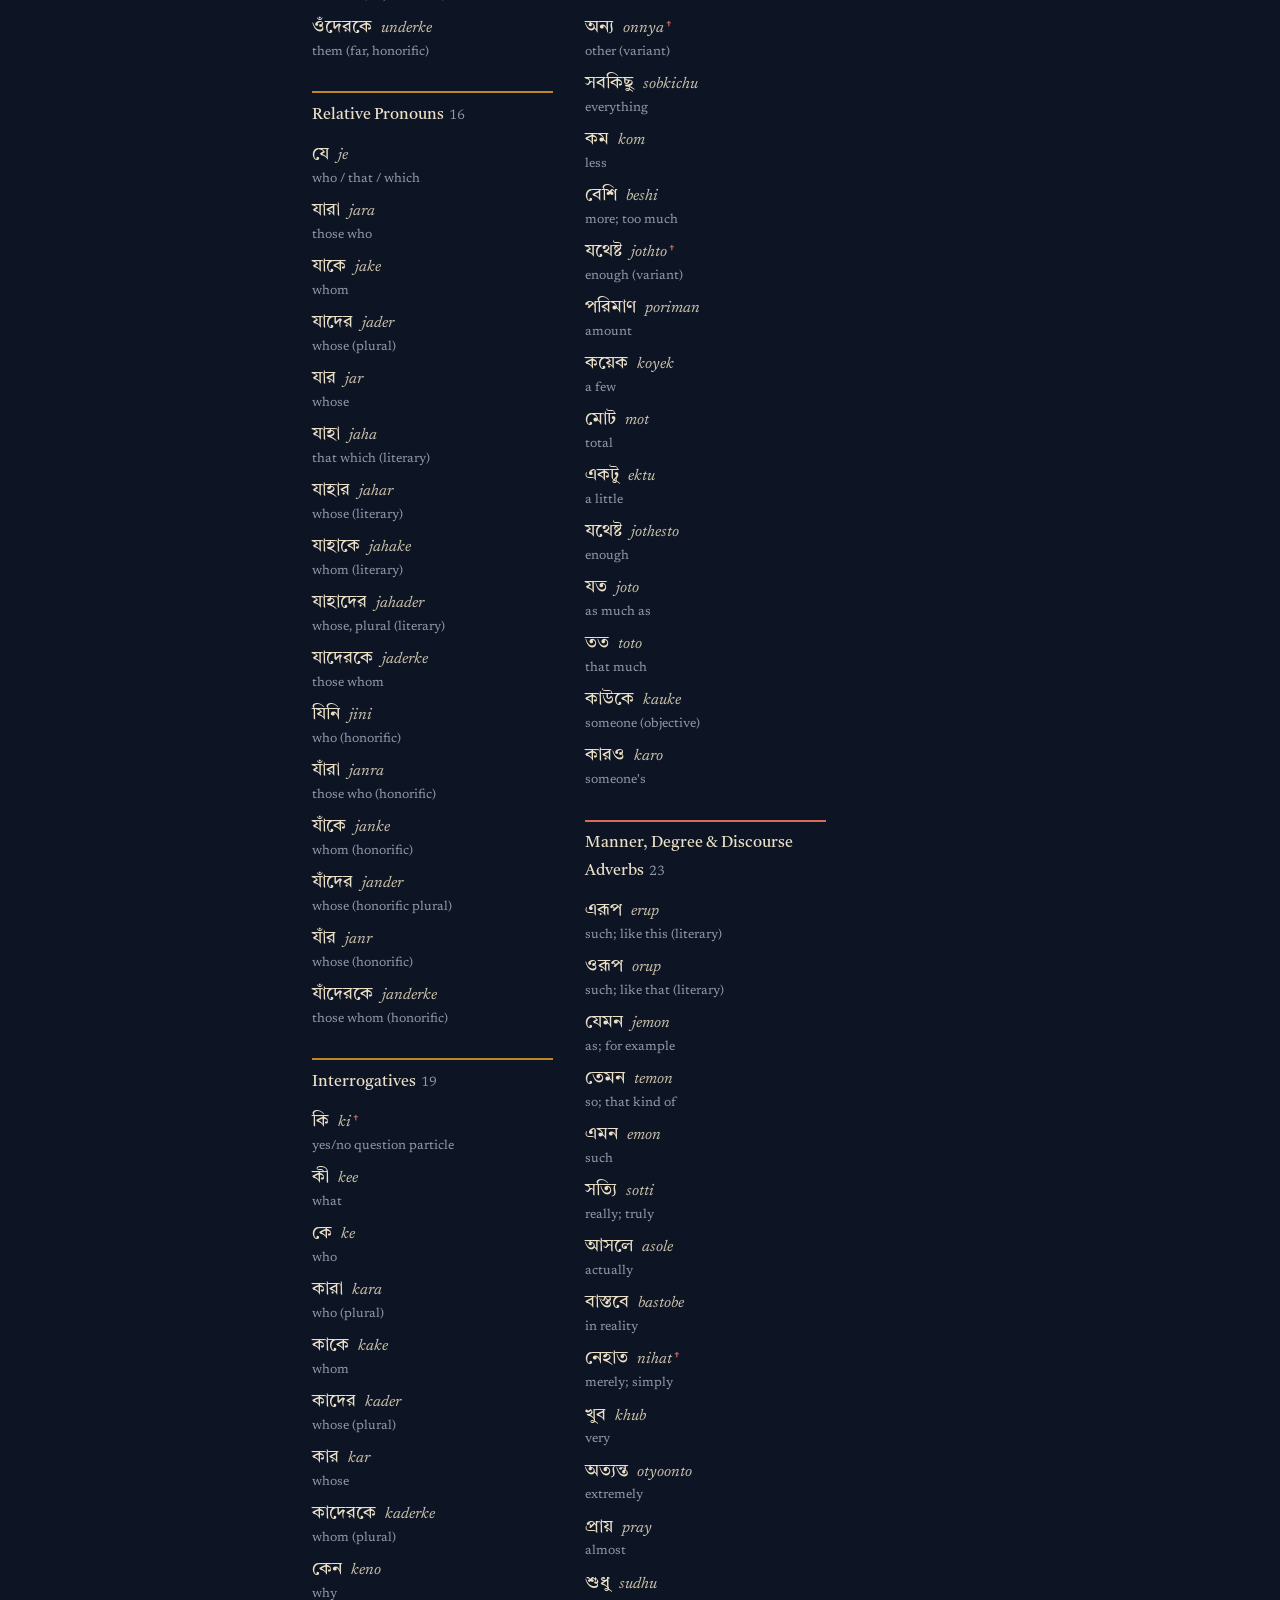
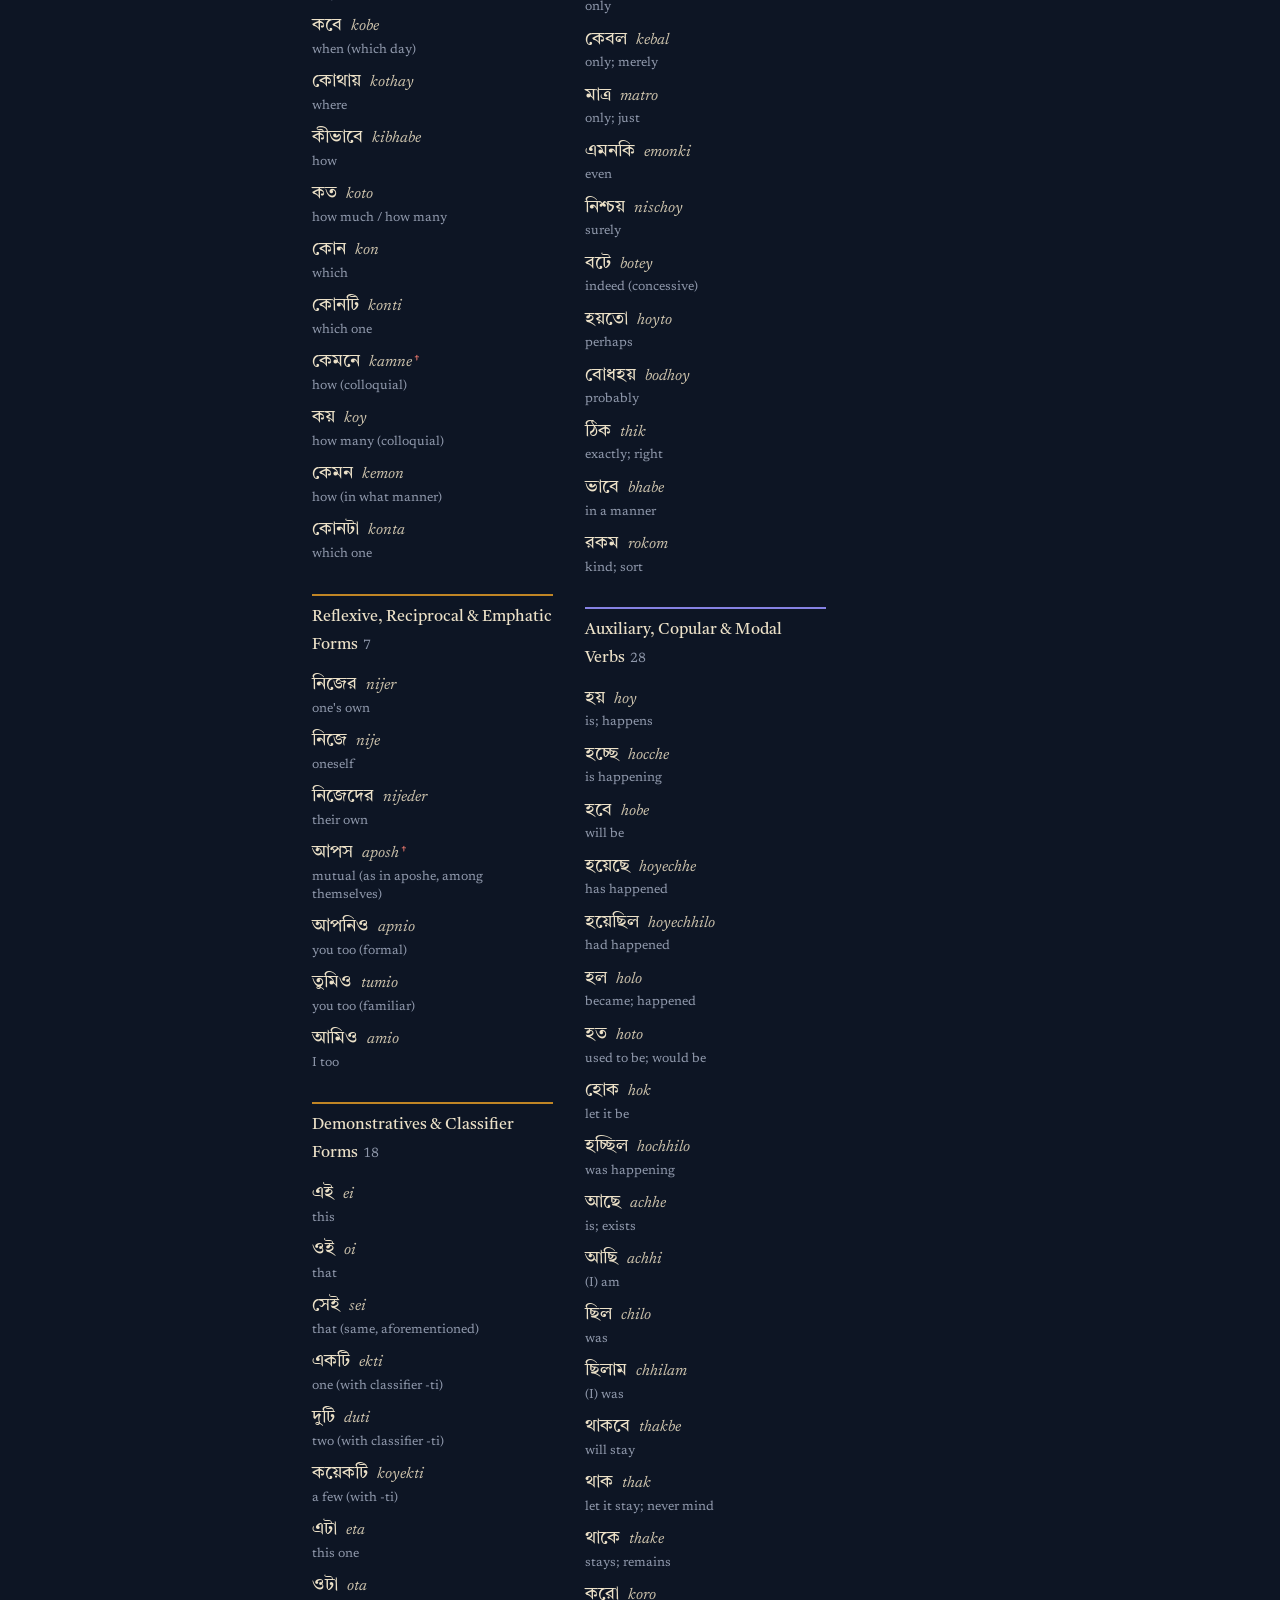
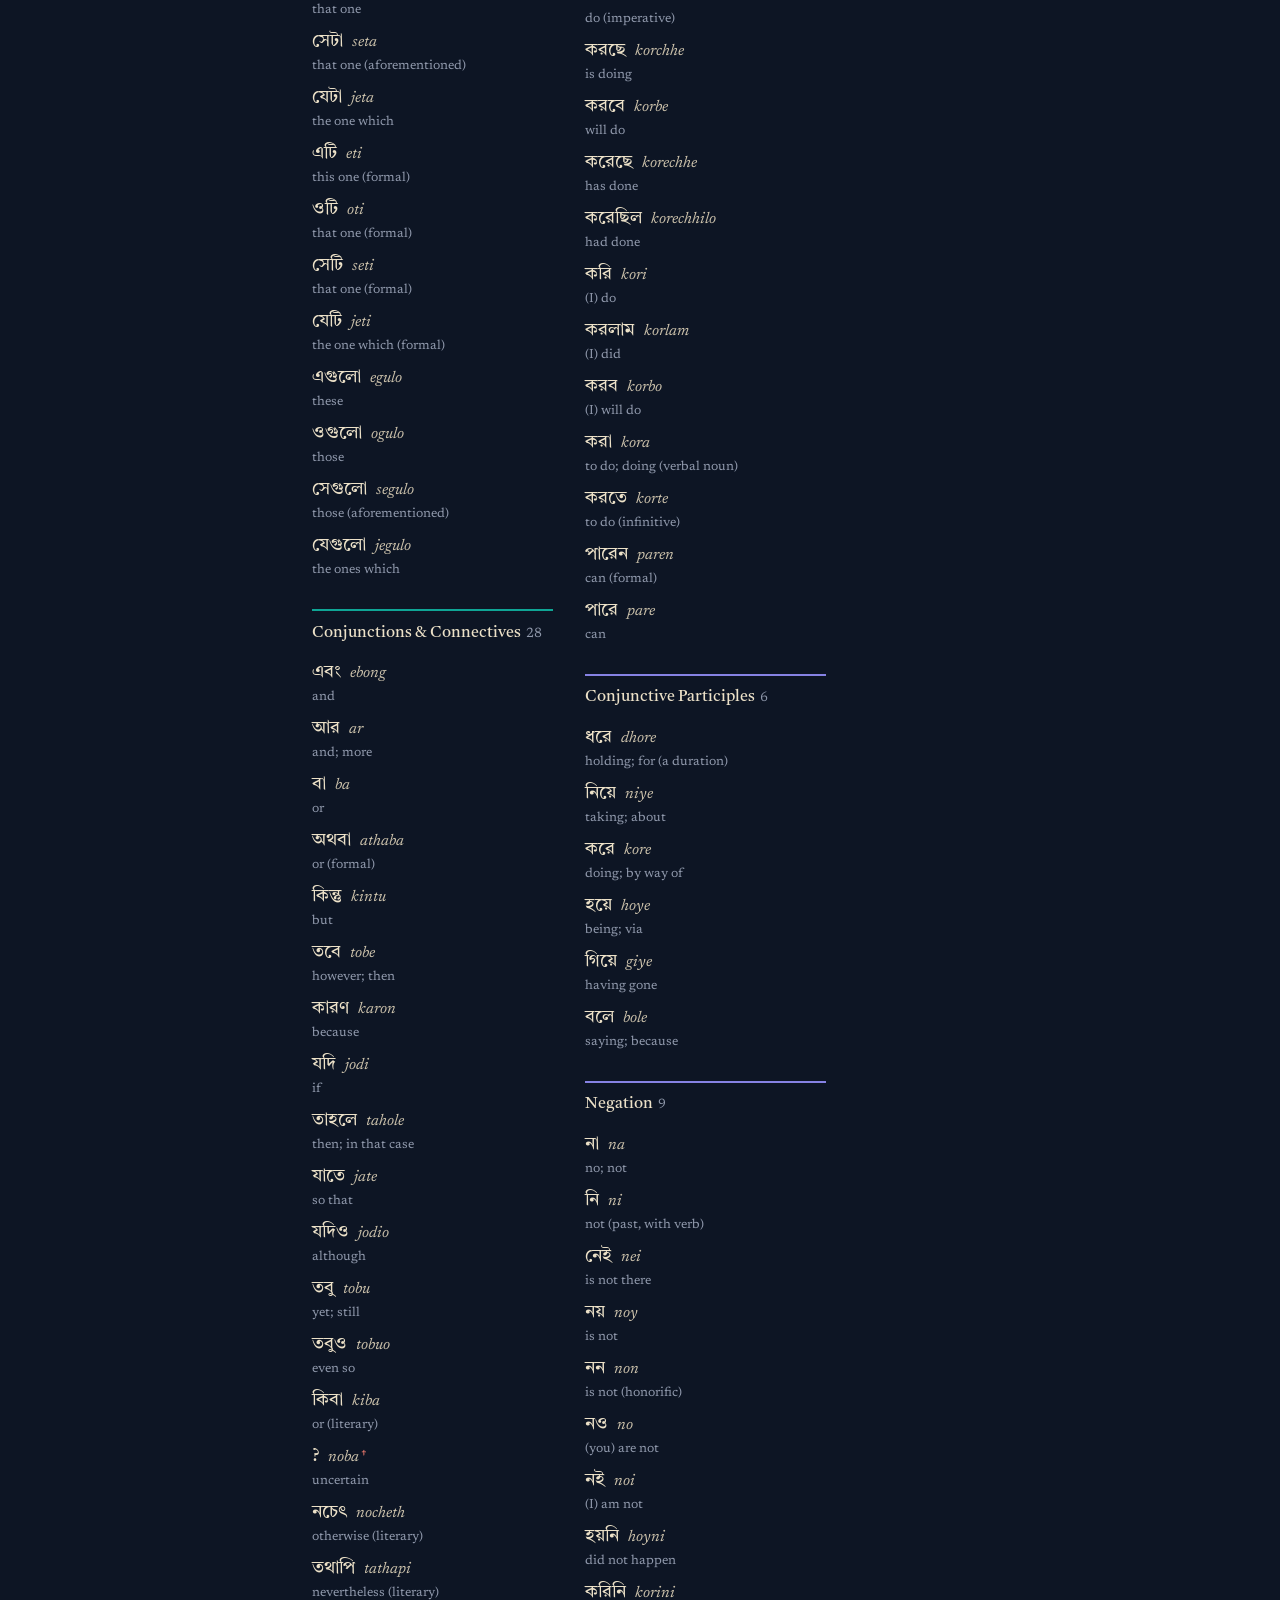
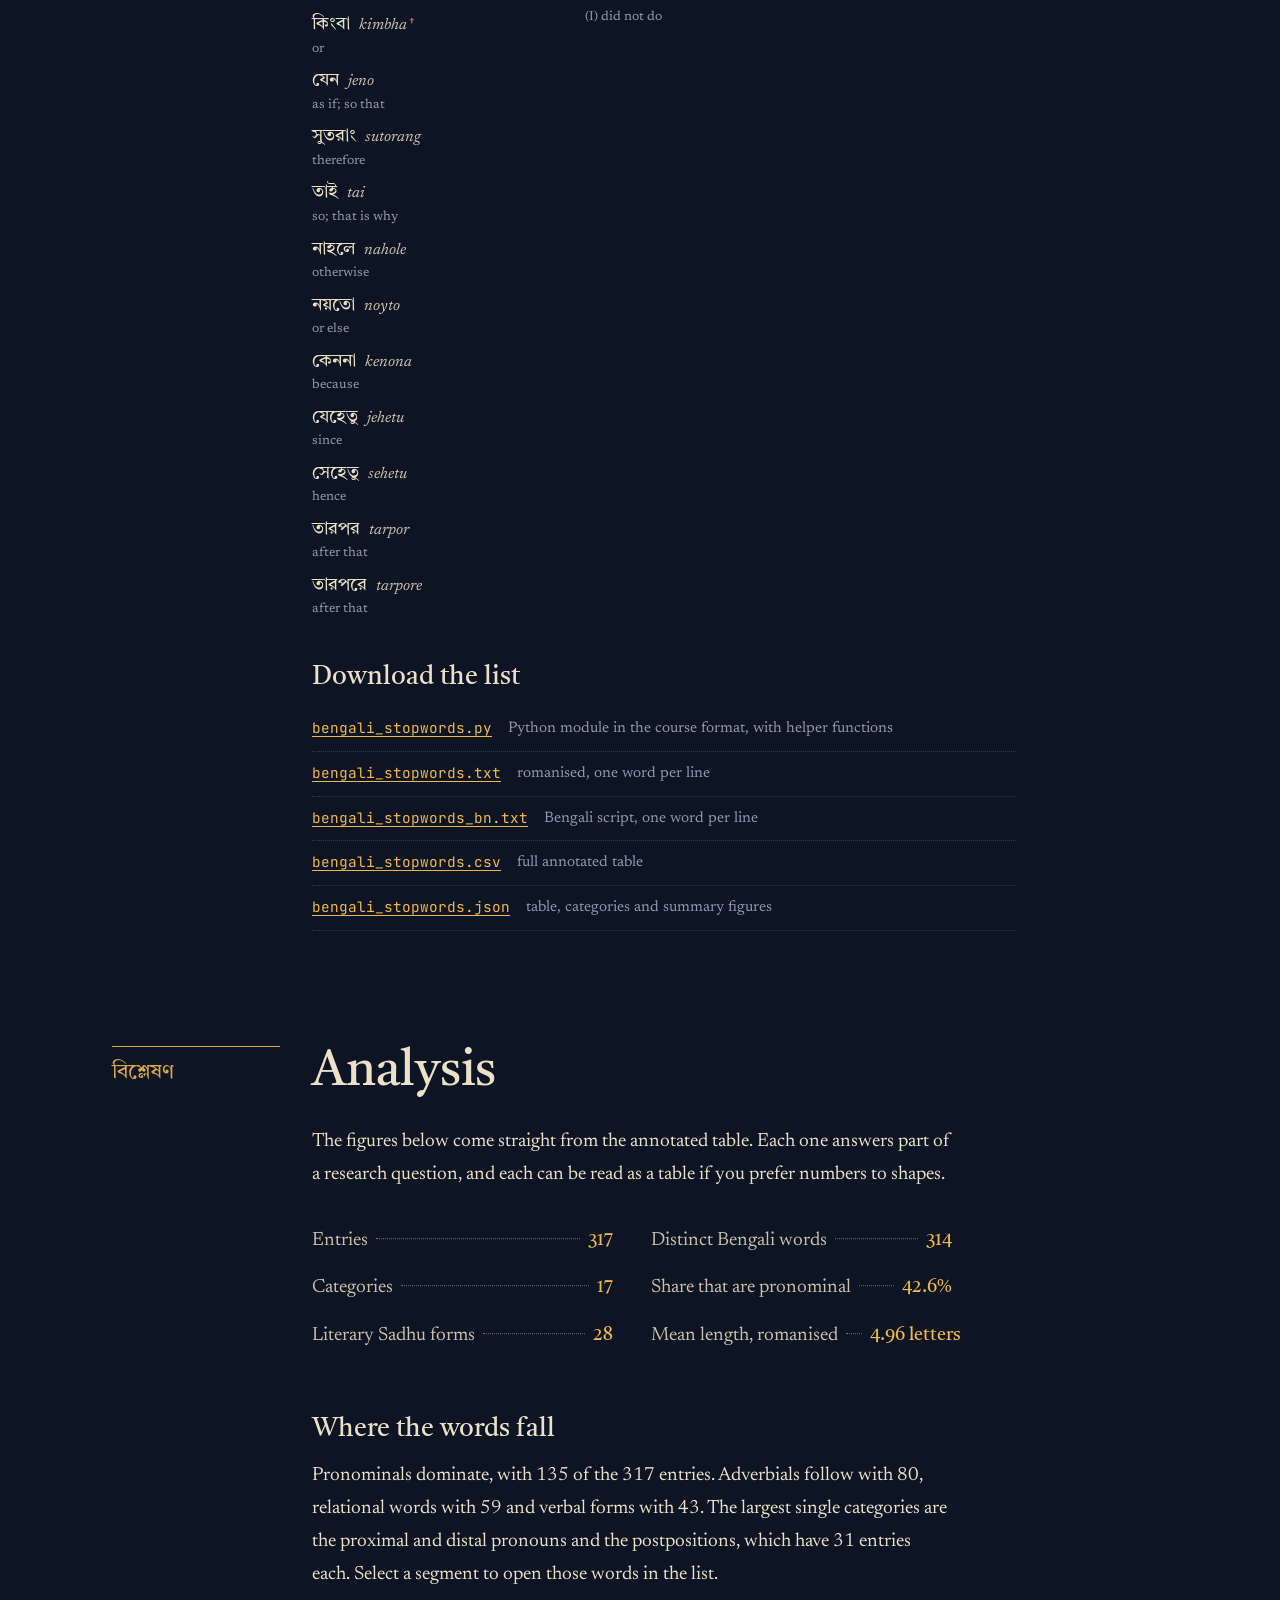
==== commit d1381524: "Rename index (5).html to index.html" ====
--- a/index.html
+++ b/index.html
@@ -38,6 +38,10 @@
     <a href="#discussion">Discussion</a>
     <a href="#author">Author</a>
     <a href="#cite">Cite</a>
+    <a class="nav-gh" href="https://github.com/SimantaDH/bengalistopwords" target="_blank" rel="noopener" title="Open the GitHub repository in a new tab">
+      <svg viewBox="0 0 16 16" width="16" height="16" aria-hidden="true"><path fill="currentColor" d="M8 0C3.58 0 0 3.58 0 8c0 3.54 2.29 6.53 5.47 7.59.4.07.55-.17.55-.38 0-.19-.01-.82-.01-1.49-2.01.37-2.53-.49-2.69-.94-.09-.23-.48-.94-.82-1.13-.28-.15-.68-.52-.01-.53.63-.01 1.08.58 1.23.82.72 1.21 1.87.87 2.33.66.07-.52.28-.87.51-1.07-1.78-.2-3.64-.89-3.64-3.95 0-.87.31-1.59.82-2.15-.08-.2-.36-1.02.08-2.12 0 0 .67-.21 2.2.82.64-.18 1.32-.27 2-.27.68 0 1.36.09 2 .27 1.53-1.04 2.2-.82 2.2-.82.44 1.1.16 1.92.08 2.12.51.56.82 1.27.82 2.15 0 3.07-1.87 3.75-3.65 3.95.29.25.54.73.54 1.48 0 1.07-.01 1.93-.01 2.2 0 .21.15.46.55.38A8.013 8.013 0 0 0 16 8c0-4.42-3.58-8-8-8Z"/></svg>
+      <span>GitHub</span>
+    </a>
   </nav>
   <div class="topbar-tools">
     <button class="icon-btn" id="theme-toggle" type="button" aria-label="Switch to the light page">
@@ -486,7 +490,7 @@
 </main>
 
 <footer class="foot">
-  <p>Simanta Nandi, 2026. Department of Humanities and Social Sciences, IIT (ISM) Dhanbad. <a href="https://github.com/SimantaDH/bengalistopwords" rel="noopener">Source on GitHub</a>.</p>
+  <p>Simanta Nandi, 2026. Department of Humanities and Social Sciences, IIT (ISM) Dhanbad.</p>
   <a class="foot-top" href="#top">↑ Back to the top</a>
 </footer>
 
--- a/style.css
+++ b/style.css
@@ -124,6 +124,16 @@
 }
 .topnav a:hover, .topnav a.active { color: var(--text); }
 .topnav a:hover::after, .topnav a.active::after { transform: scaleX(1); }
+.topnav { align-items: center; }
+/* the repository link: an outside link, so it wears a pill rather than an underline */
+.topnav .nav-gh {
+  display: inline-flex; align-items: center; gap: .45rem;
+  padding: .28rem .85rem; border: 1px solid var(--rule); border-radius: 999px;
+  color: var(--text-2); transition: border-color .3s, color .3s, box-shadow .3s;
+}
+.topnav .nav-gh svg { flex: none; color: var(--lamp); }
+.topnav .nav-gh::after { display: none; }
+.topnav .nav-gh:hover { border-color: var(--lamp); color: var(--text); box-shadow: 0 0 14px color-mix(in srgb, var(--lamp) 30%, transparent); }
 .topbar-tools { display: flex; gap: .4rem; }
 .icon-btn {
   width: 2.4rem; height: 2.4rem; display: grid; place-items: center;
@@ -628,6 +638,11 @@
   .topnav.open { display: flex; }
   .topnav a { padding: .55rem 1.2rem; }
   .topnav a::after { display: none; }
+  .topnav { align-items: stretch; }
+  .topnav .nav-gh {
+    border: 0; border-top: 1px solid var(--rule); border-radius: 0;
+    margin-top: .35rem; padding: .7rem 1.2rem .3rem; box-shadow: none;
+  }
   .menu-btn { display: grid; }
   .brand-en { display: none; }
   .chapter > .prose, .chapter > .downloads, .chapter > .figure,
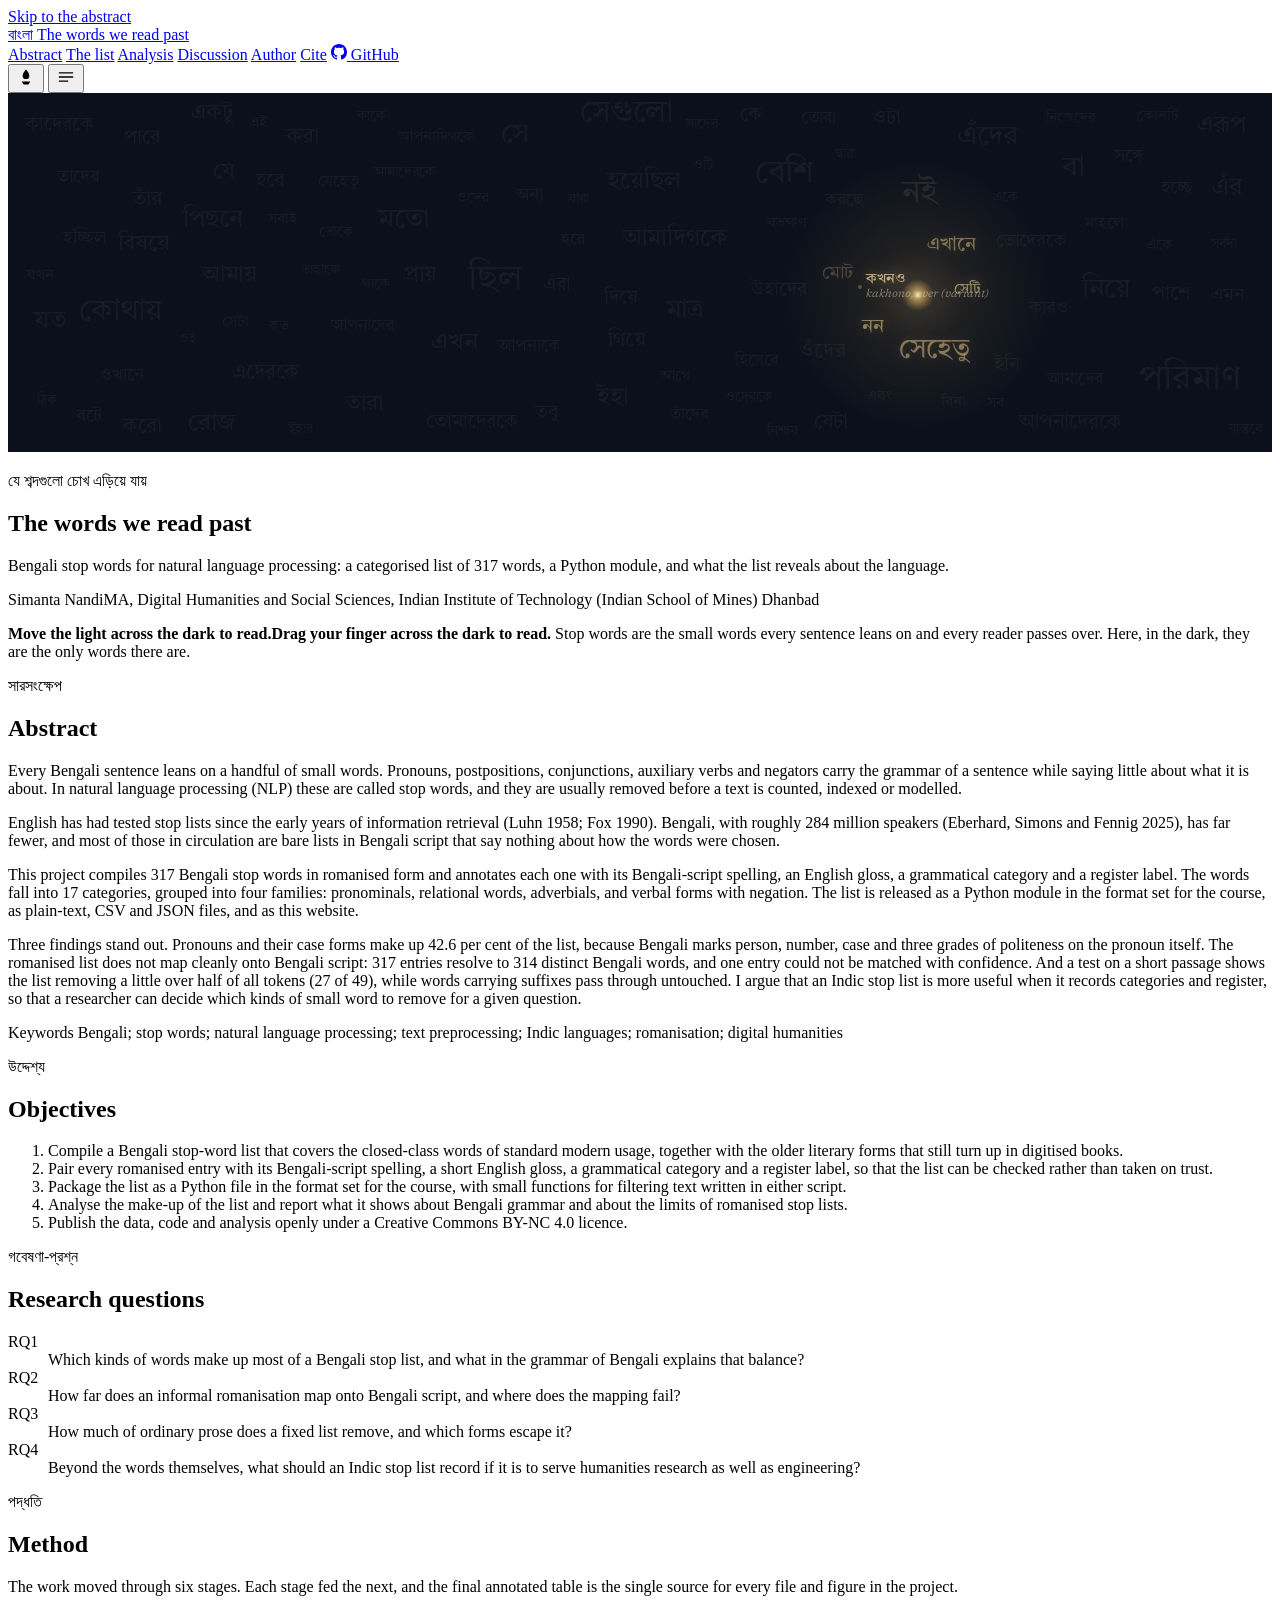
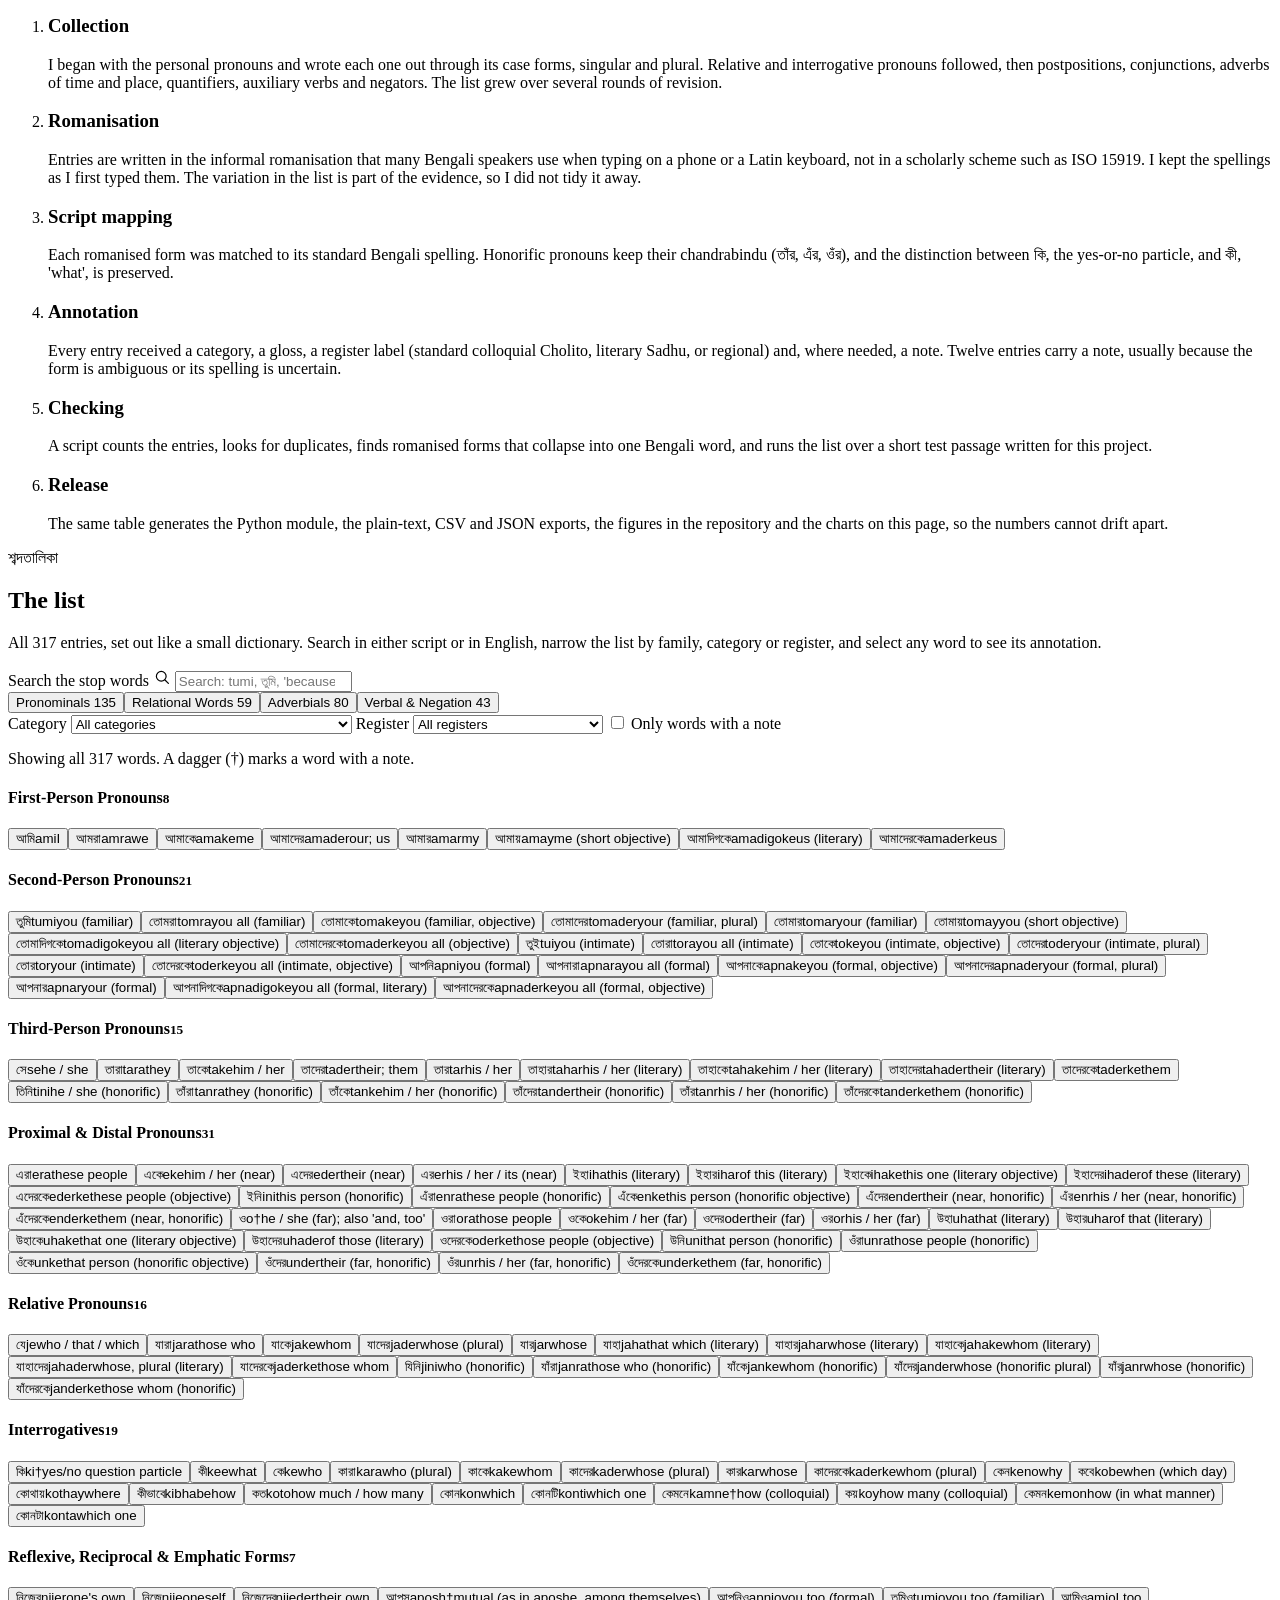
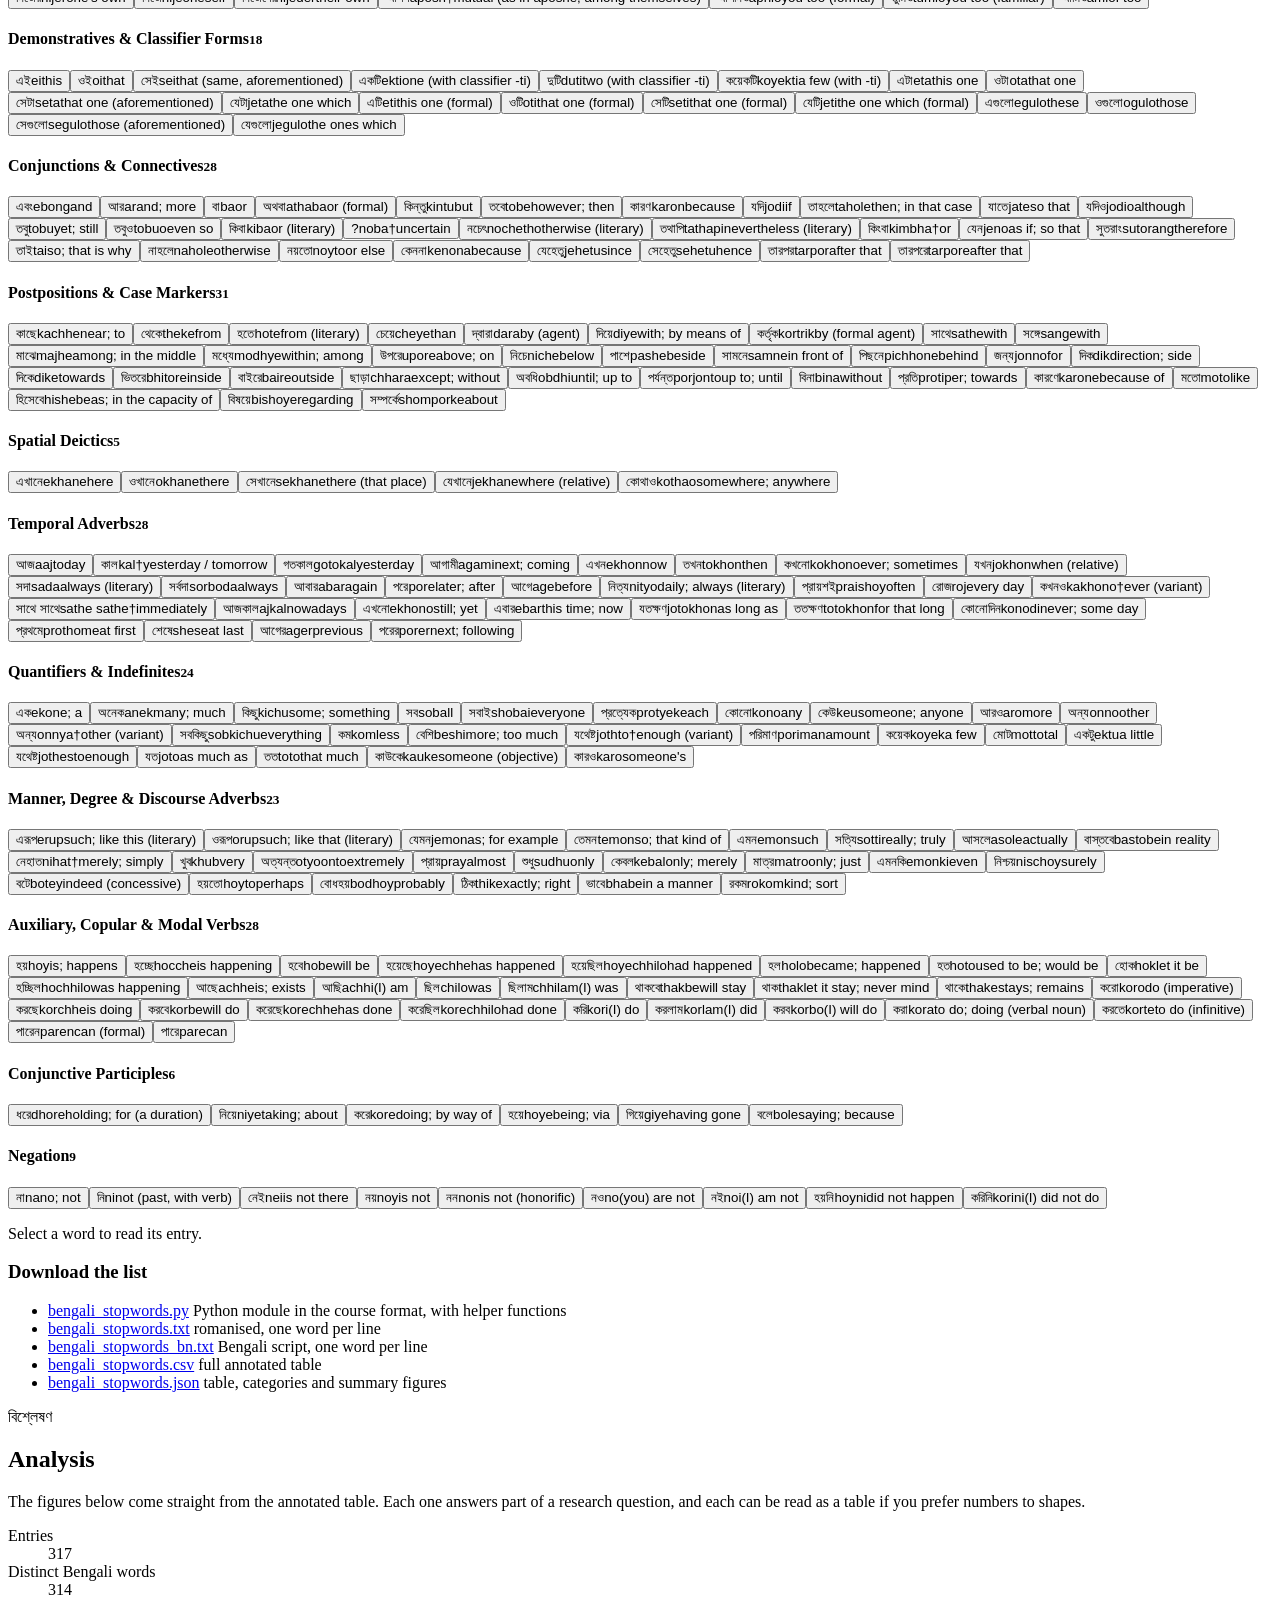
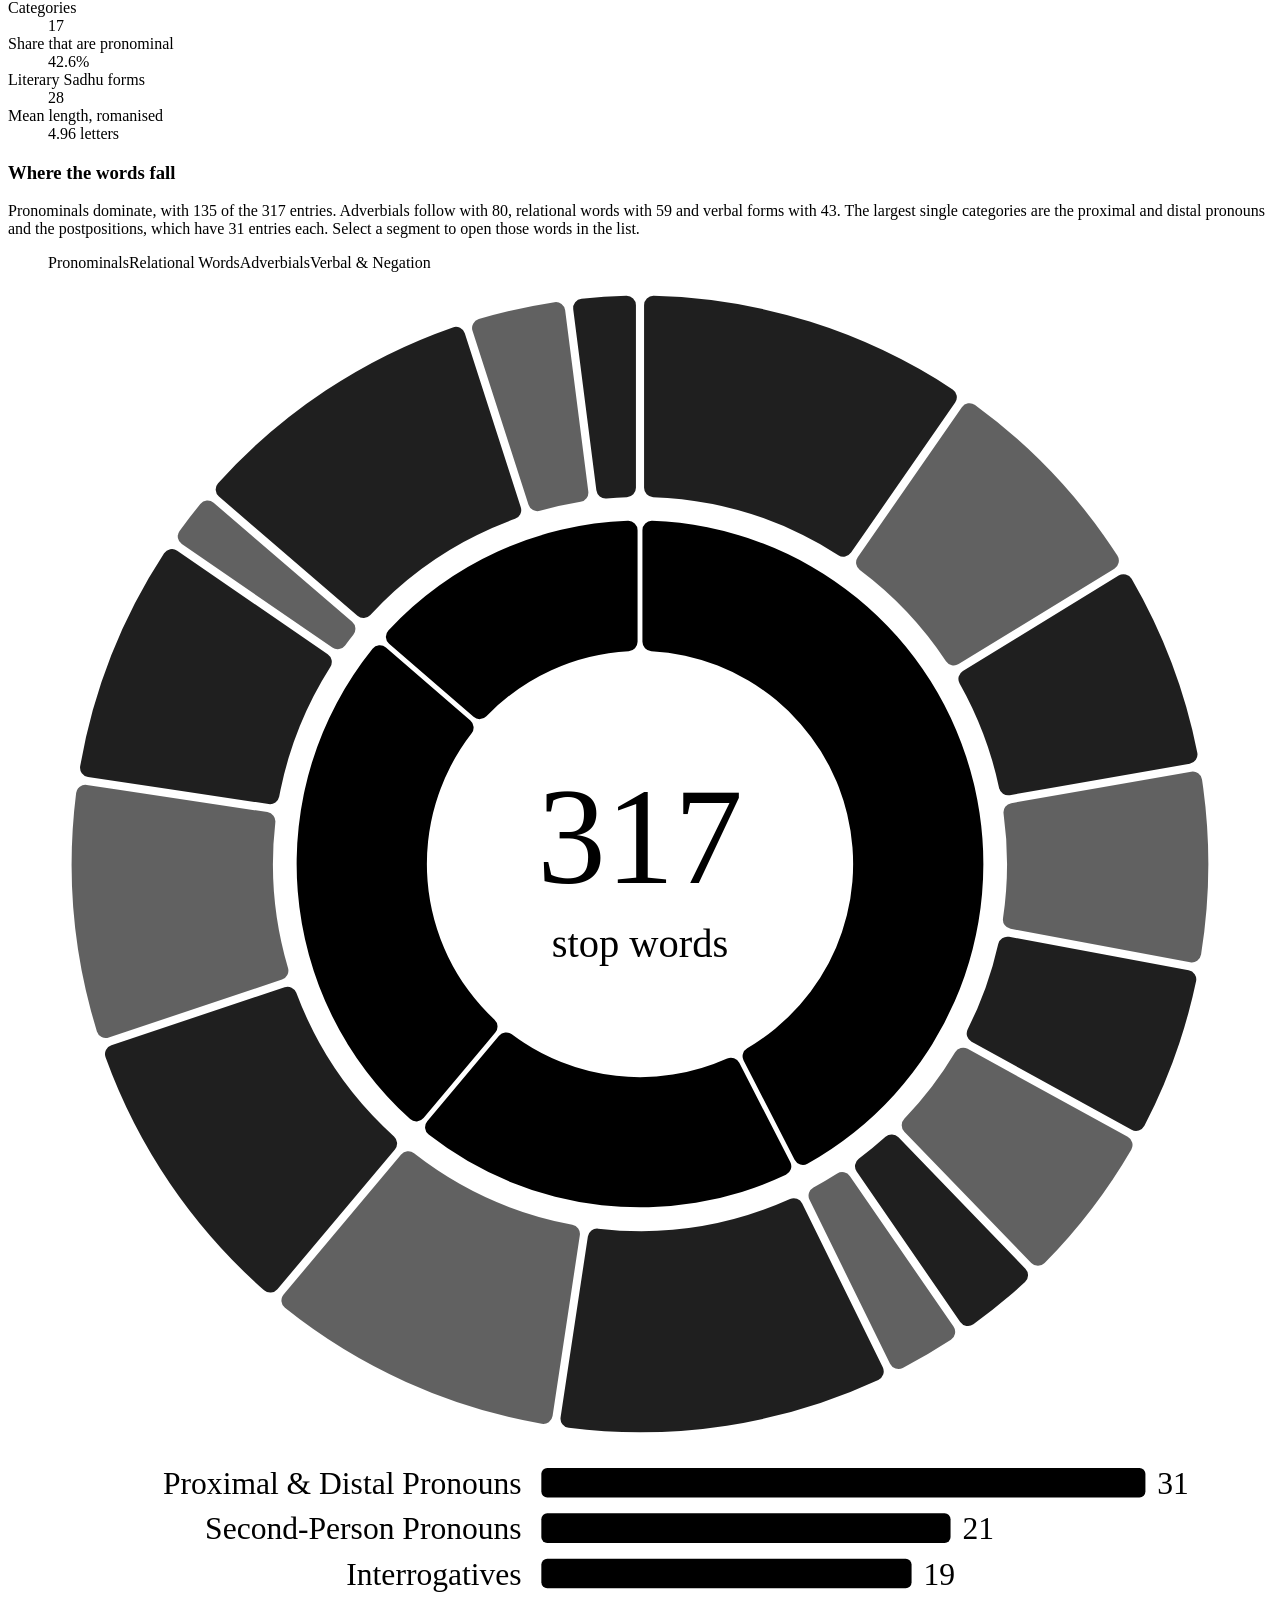
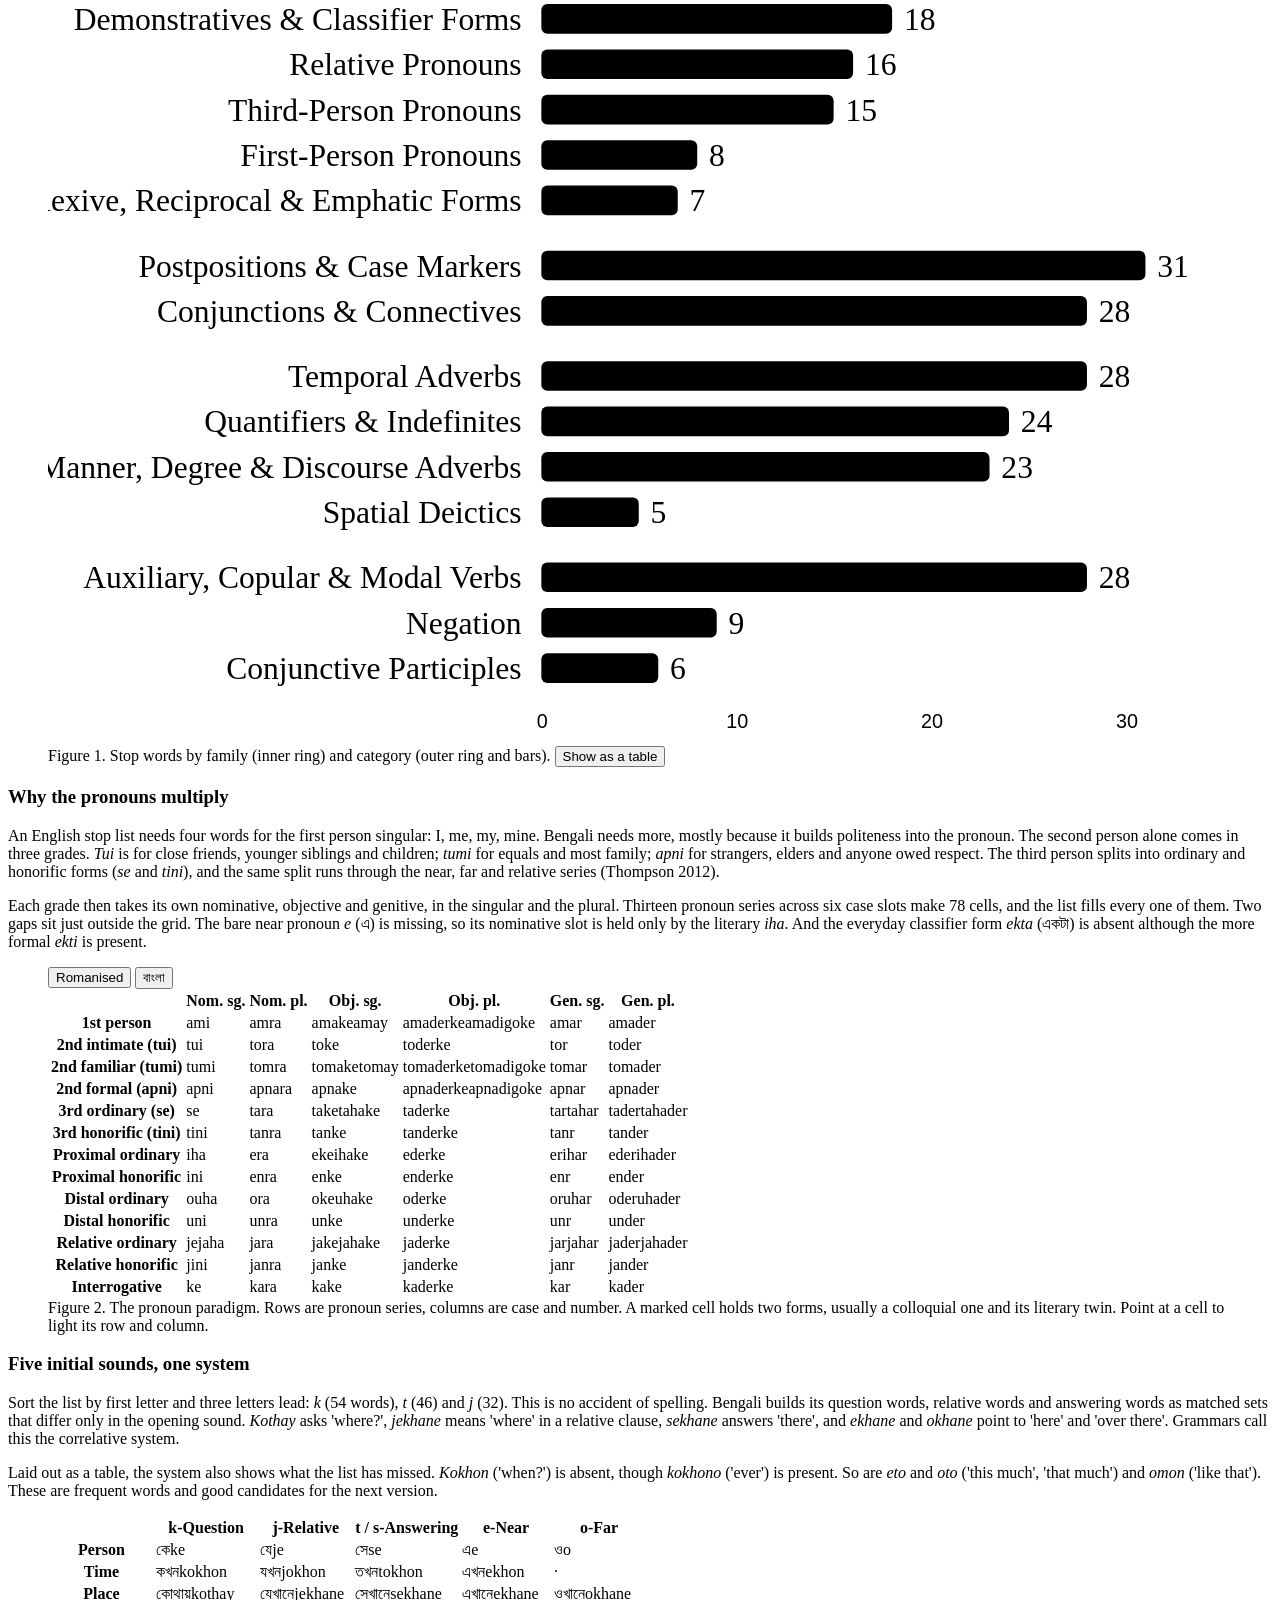
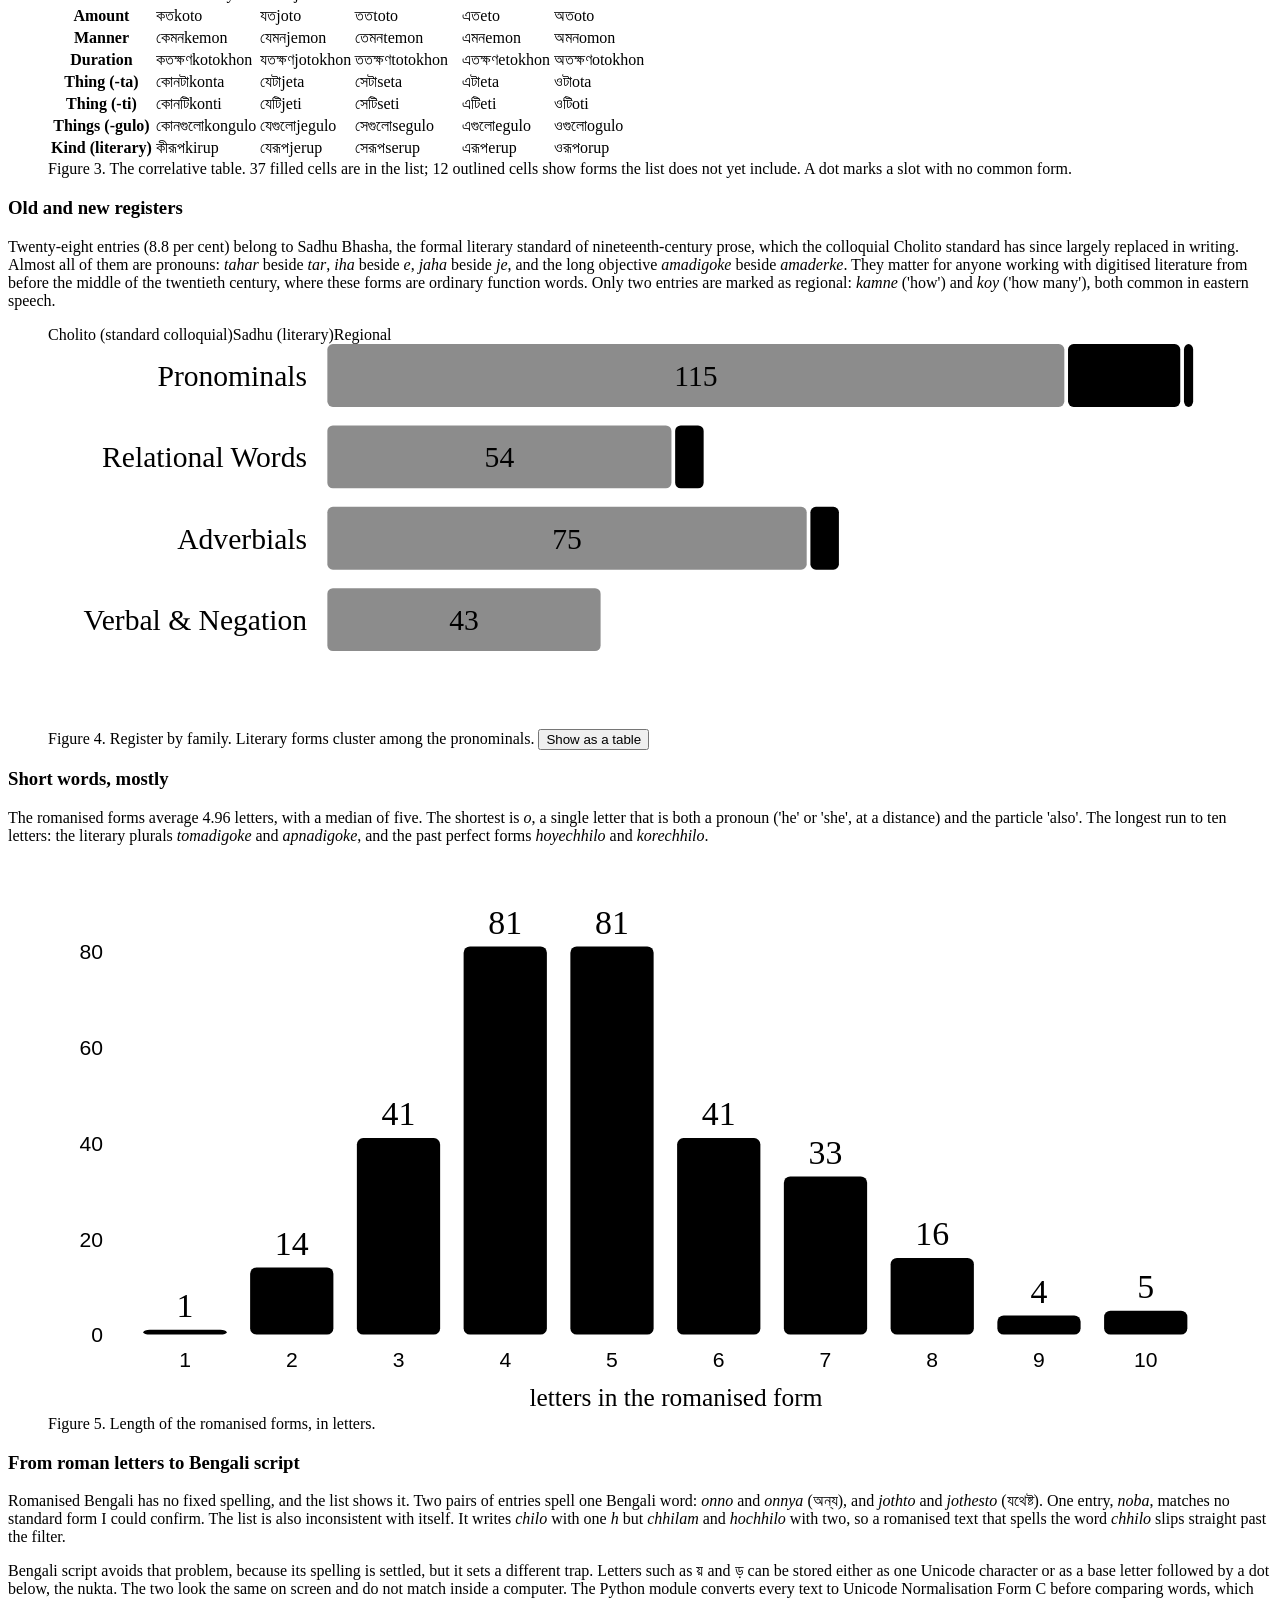
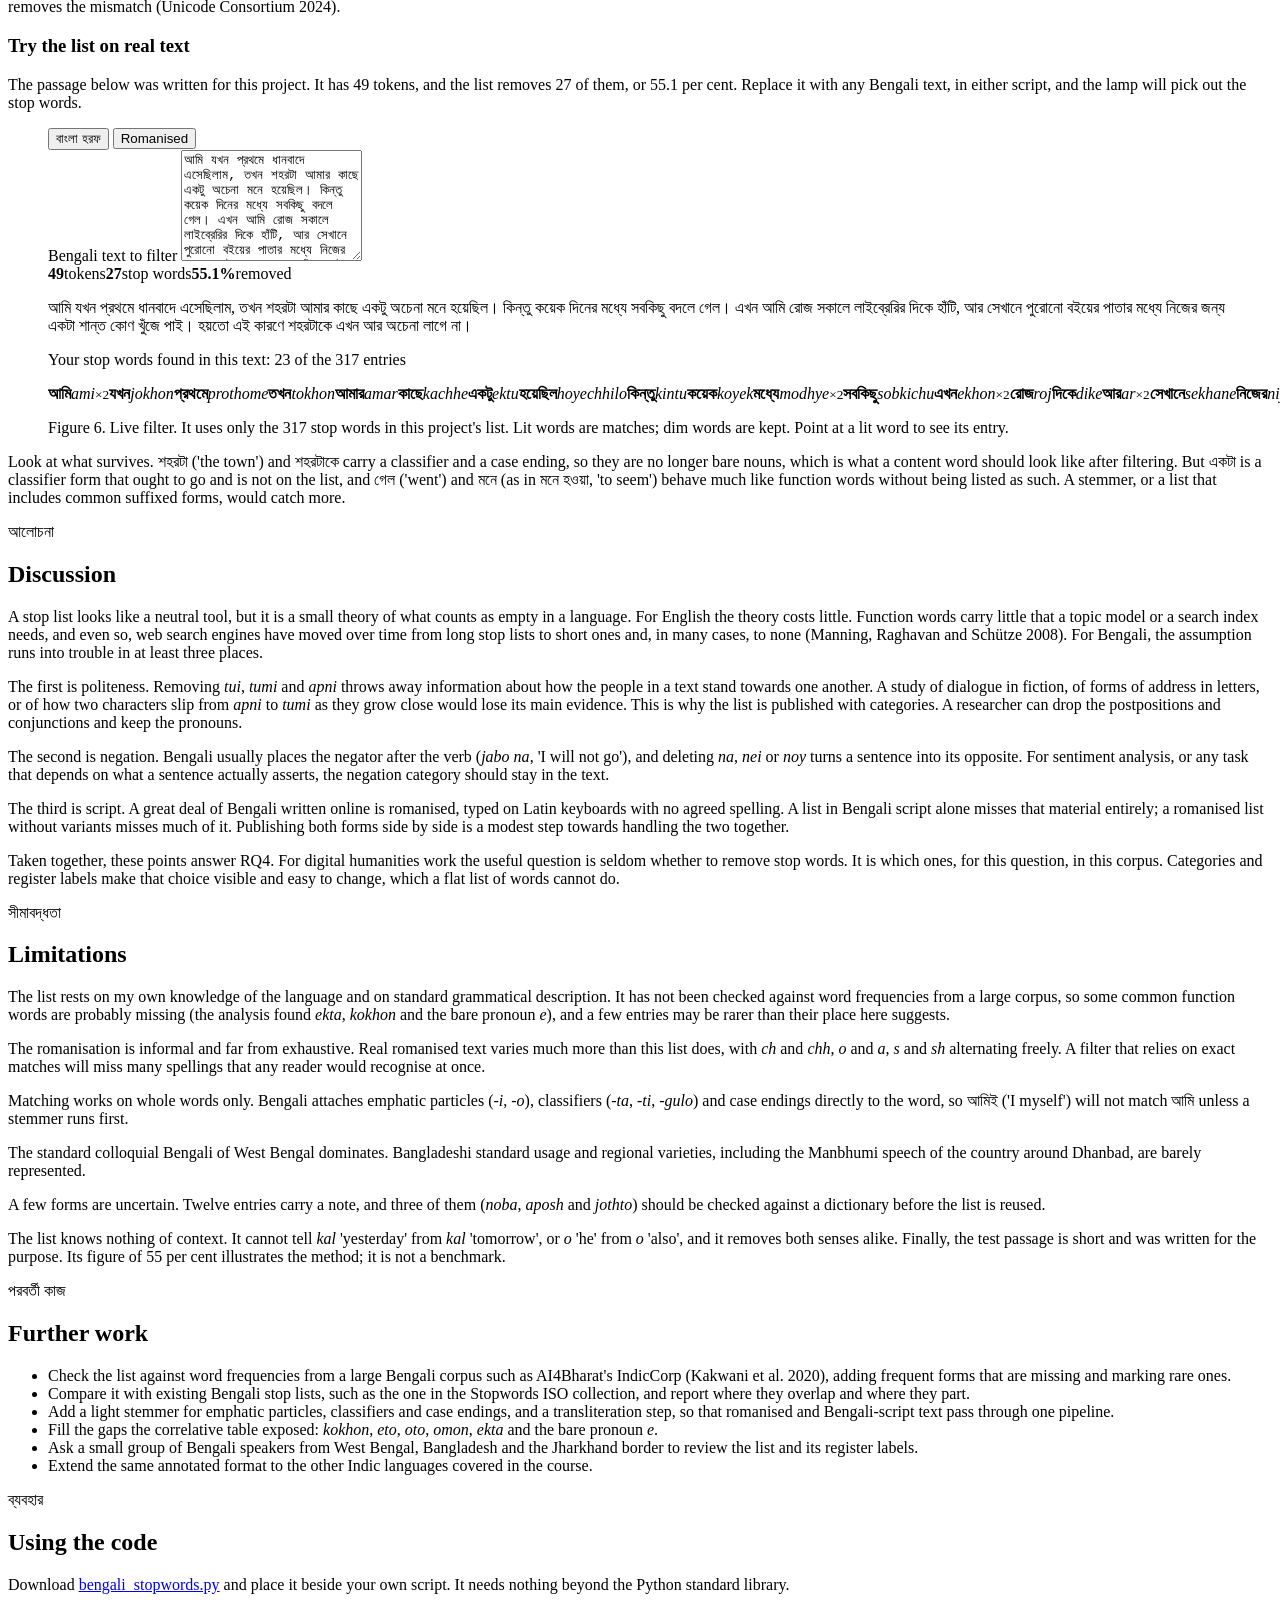
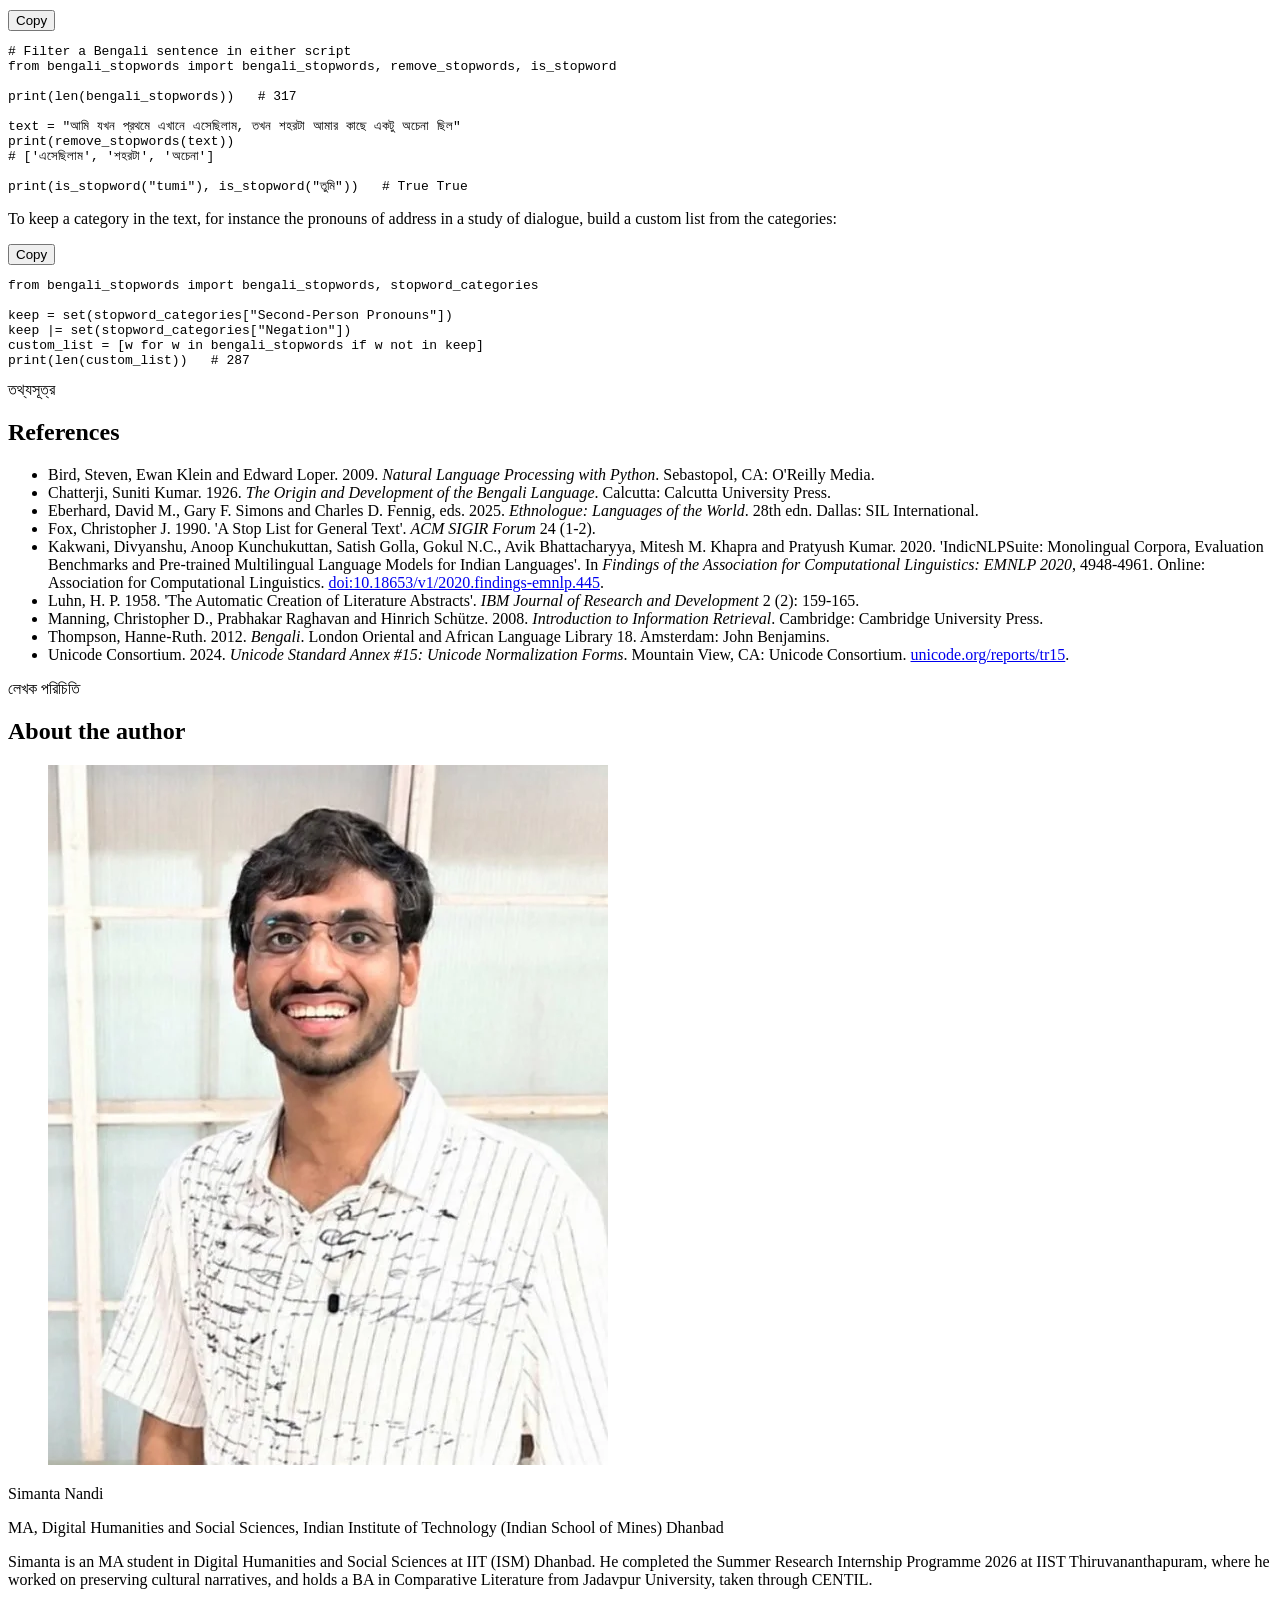
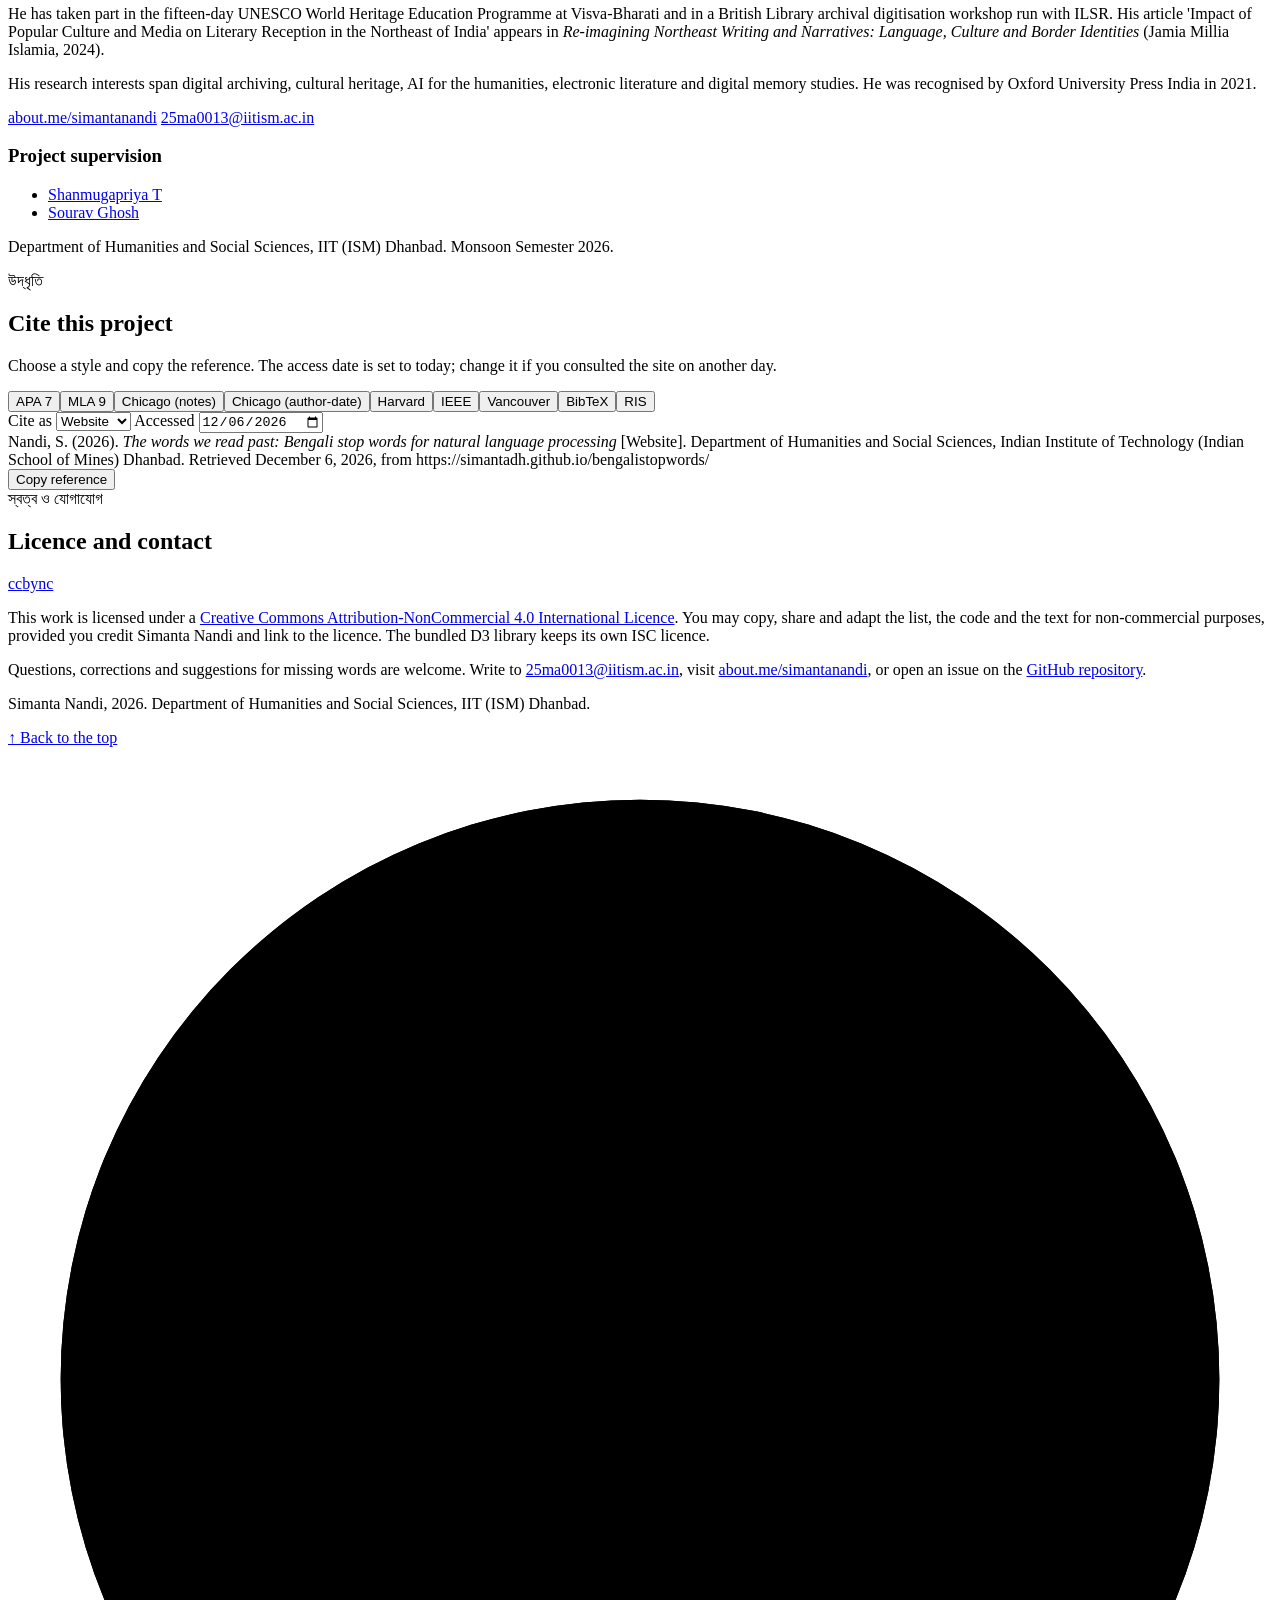
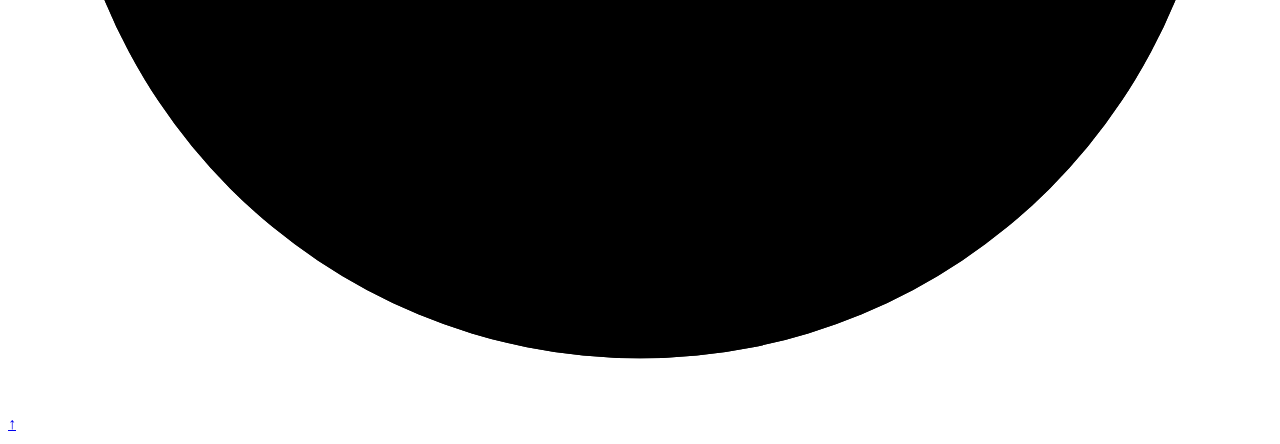
==== commit 9aa2ef0e: "Rename index (7).html to index.html" ====
--- a/index.html
+++ b/index.html
@@ -301,11 +301,11 @@
       <div class="try-output">
         <div class="try-stats" id="try-stats" aria-live="polite"></div>
         <p class="try-render" id="try-render"></p>
-        <p class="try-keep-label">What remains after filtering</p>
-        <p class="try-keep" id="try-keep"></p>
+        <p class="try-found-label" id="try-found-label">Your stop words found in this text</p>
+        <p class="try-found" id="try-found"></p>
       </div>
     </div>
-    <figcaption>Figure 6. Live filter. Lit words are stop words; dim words are kept.</figcaption>
+    <figcaption>Figure 6. Live filter. It uses only the 317 stop words in this project's list. Lit words are matches; dim words are kept. Point at a lit word to see its entry.</figcaption>
   </figure>
 
   <div class="prose">
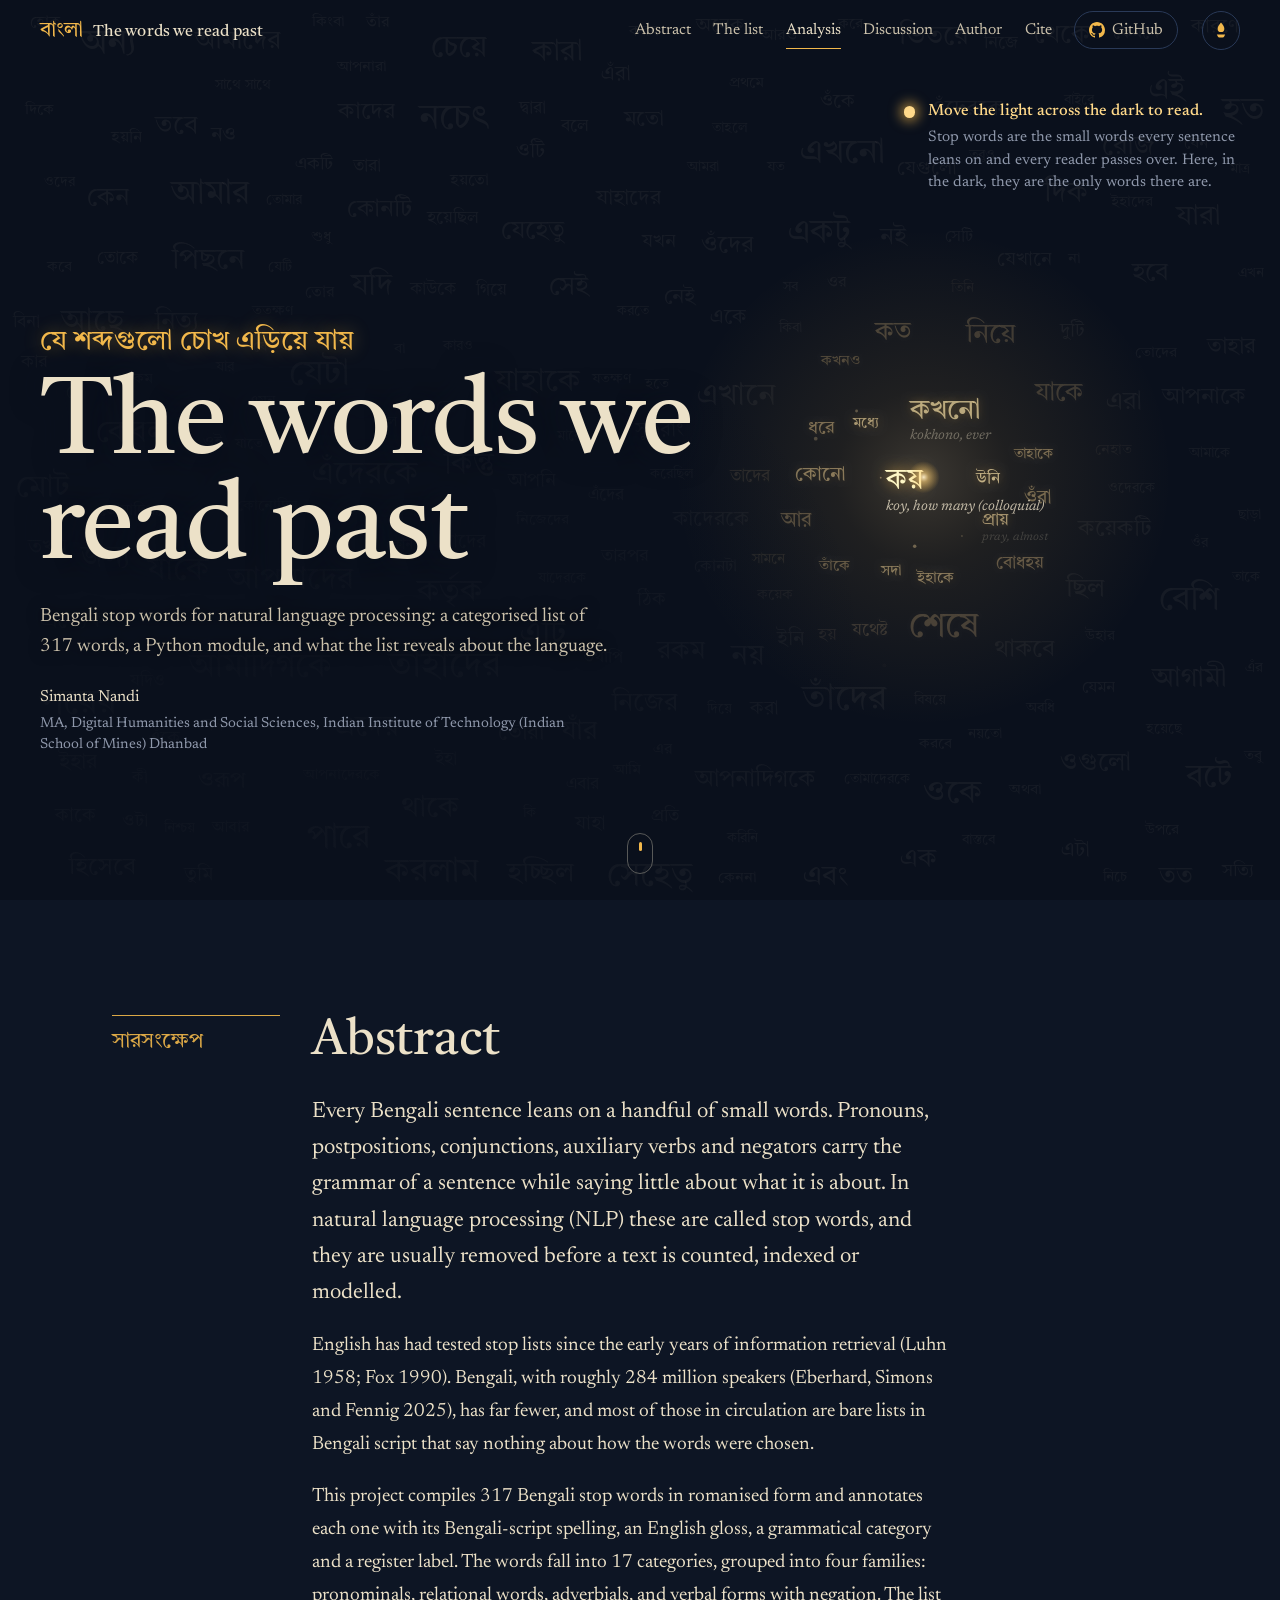
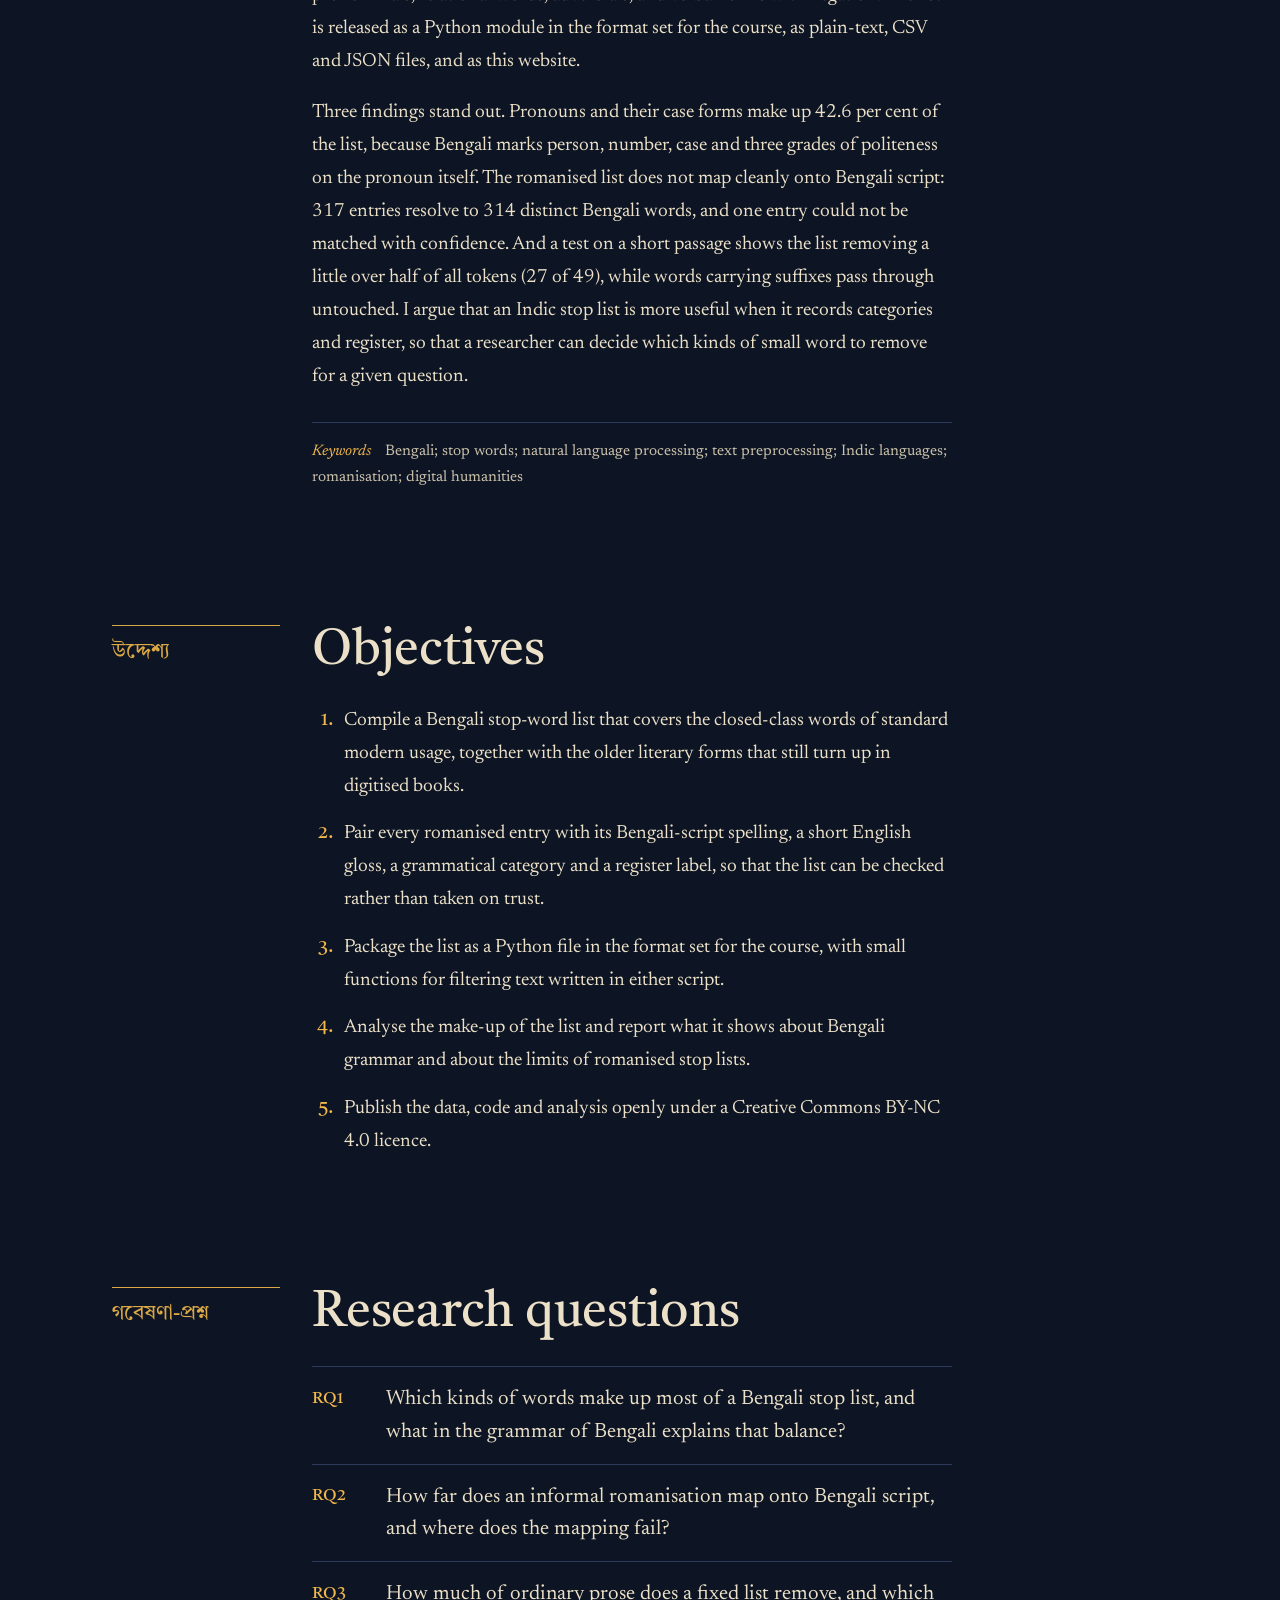
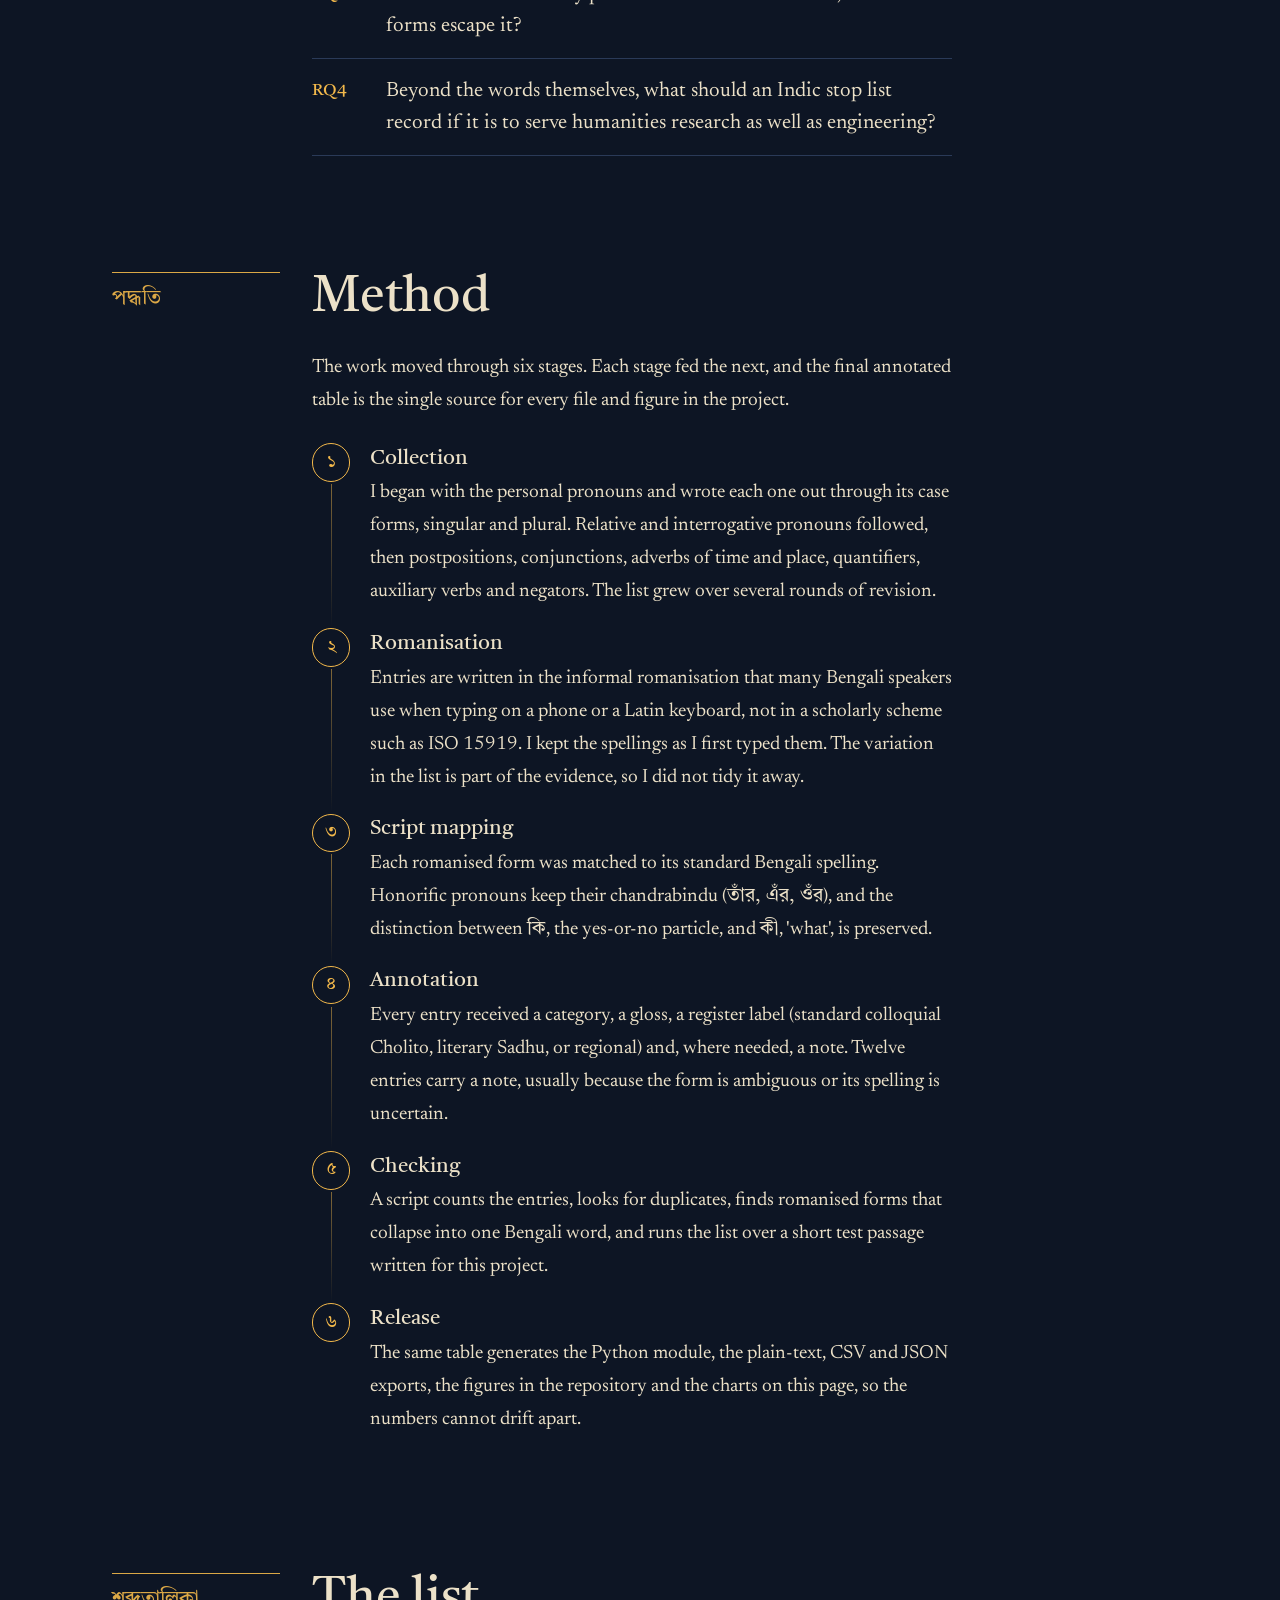
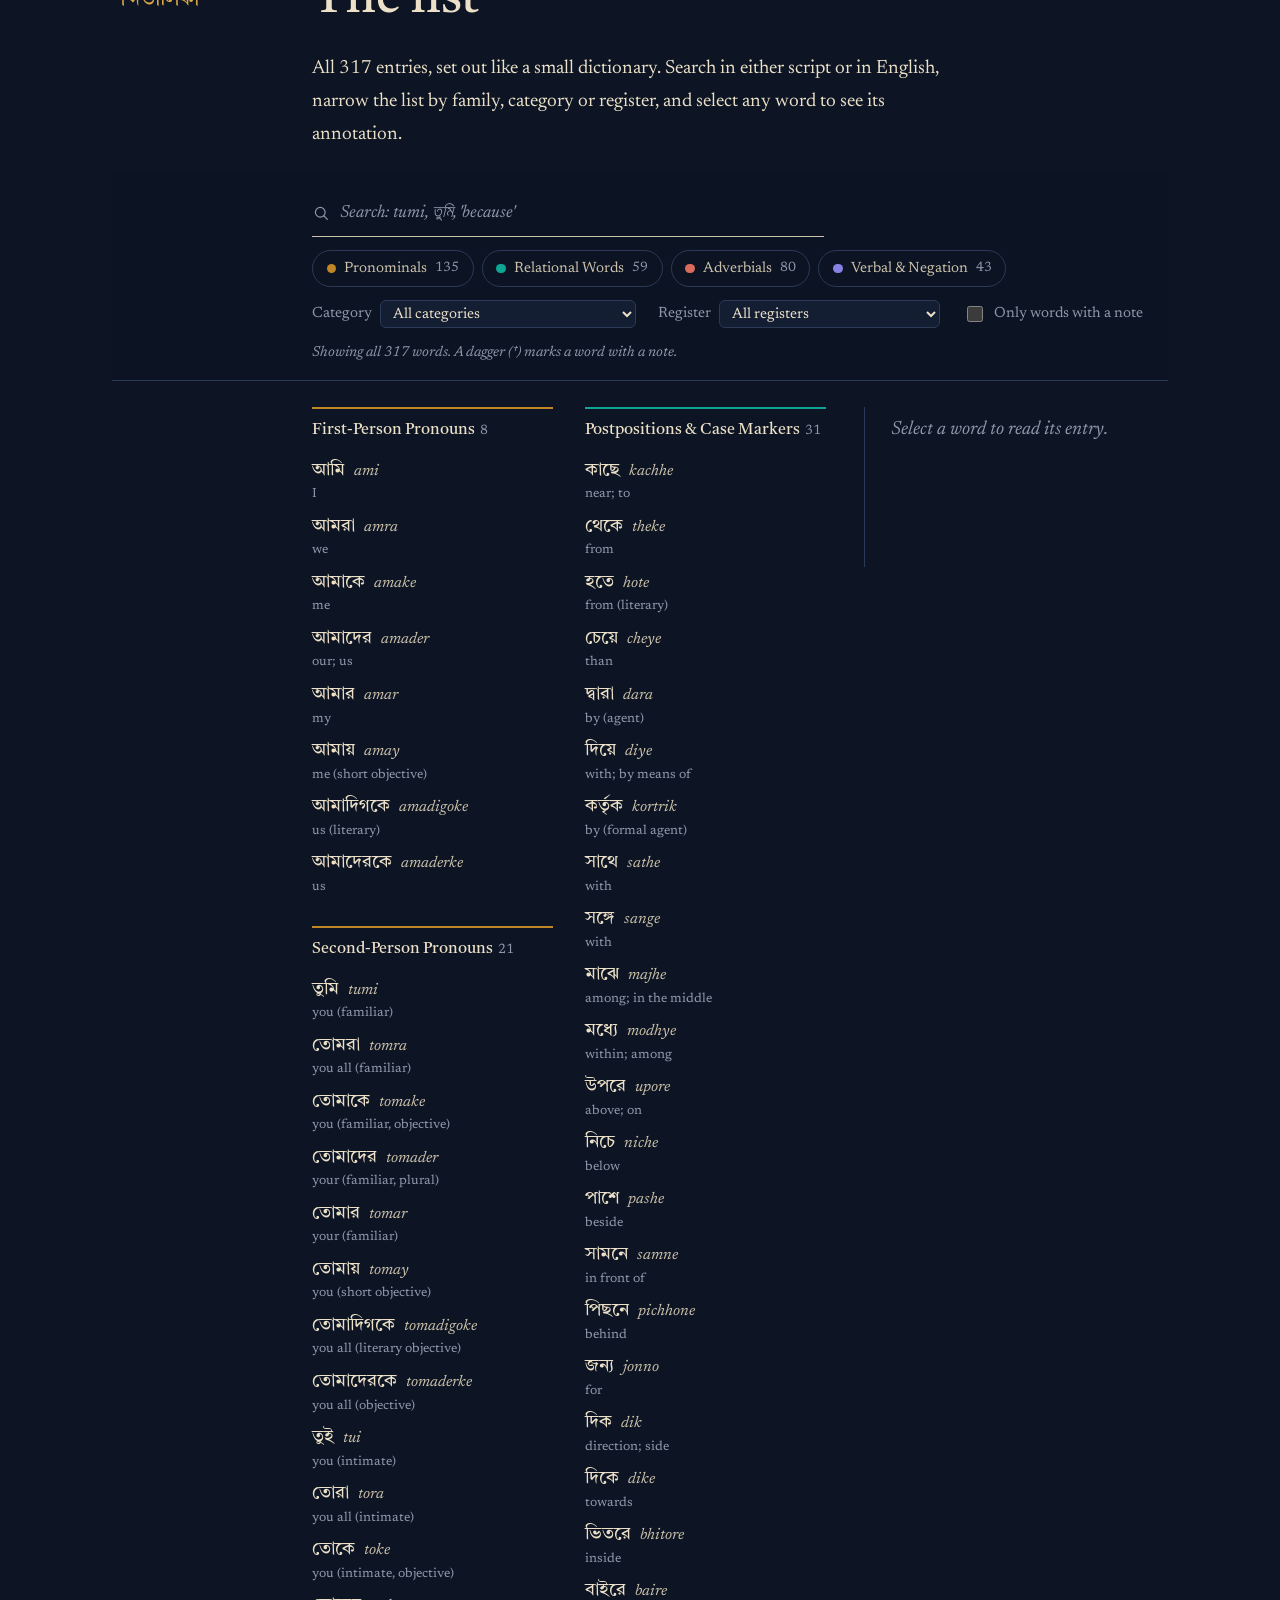
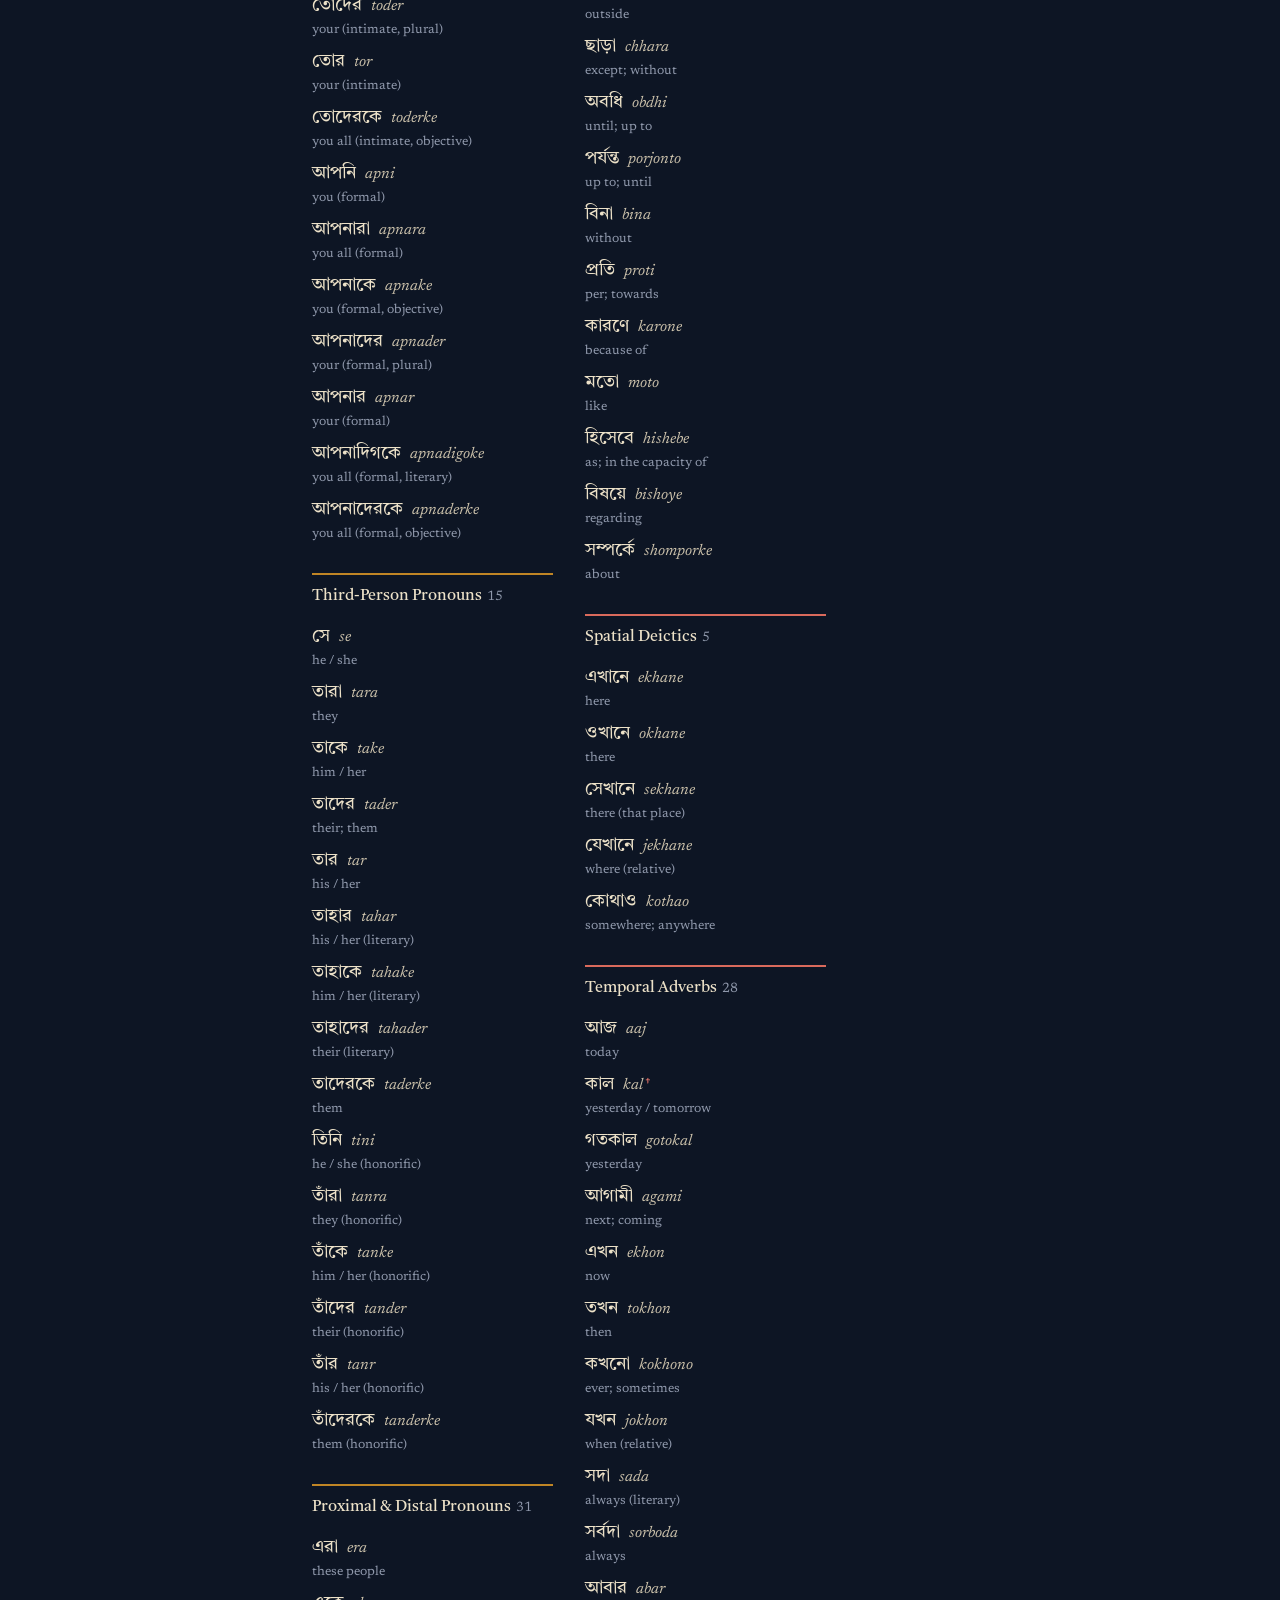
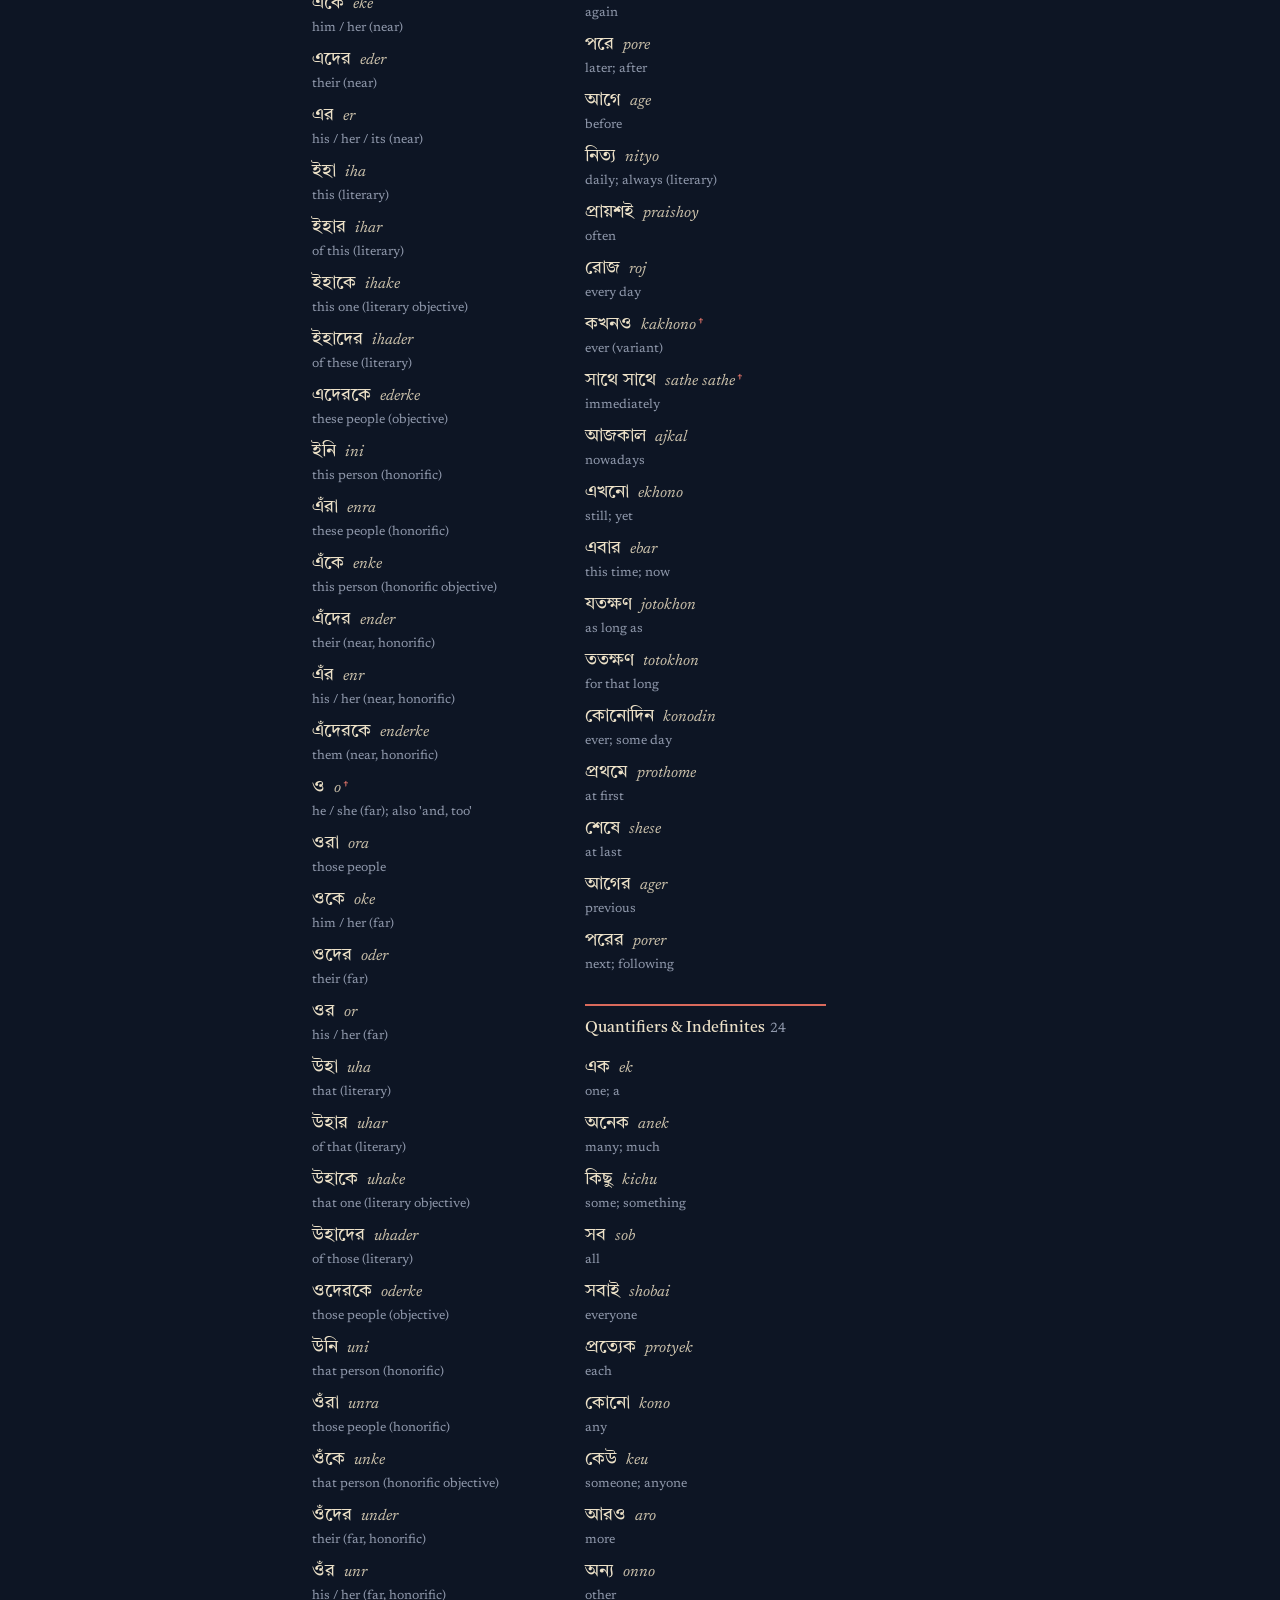
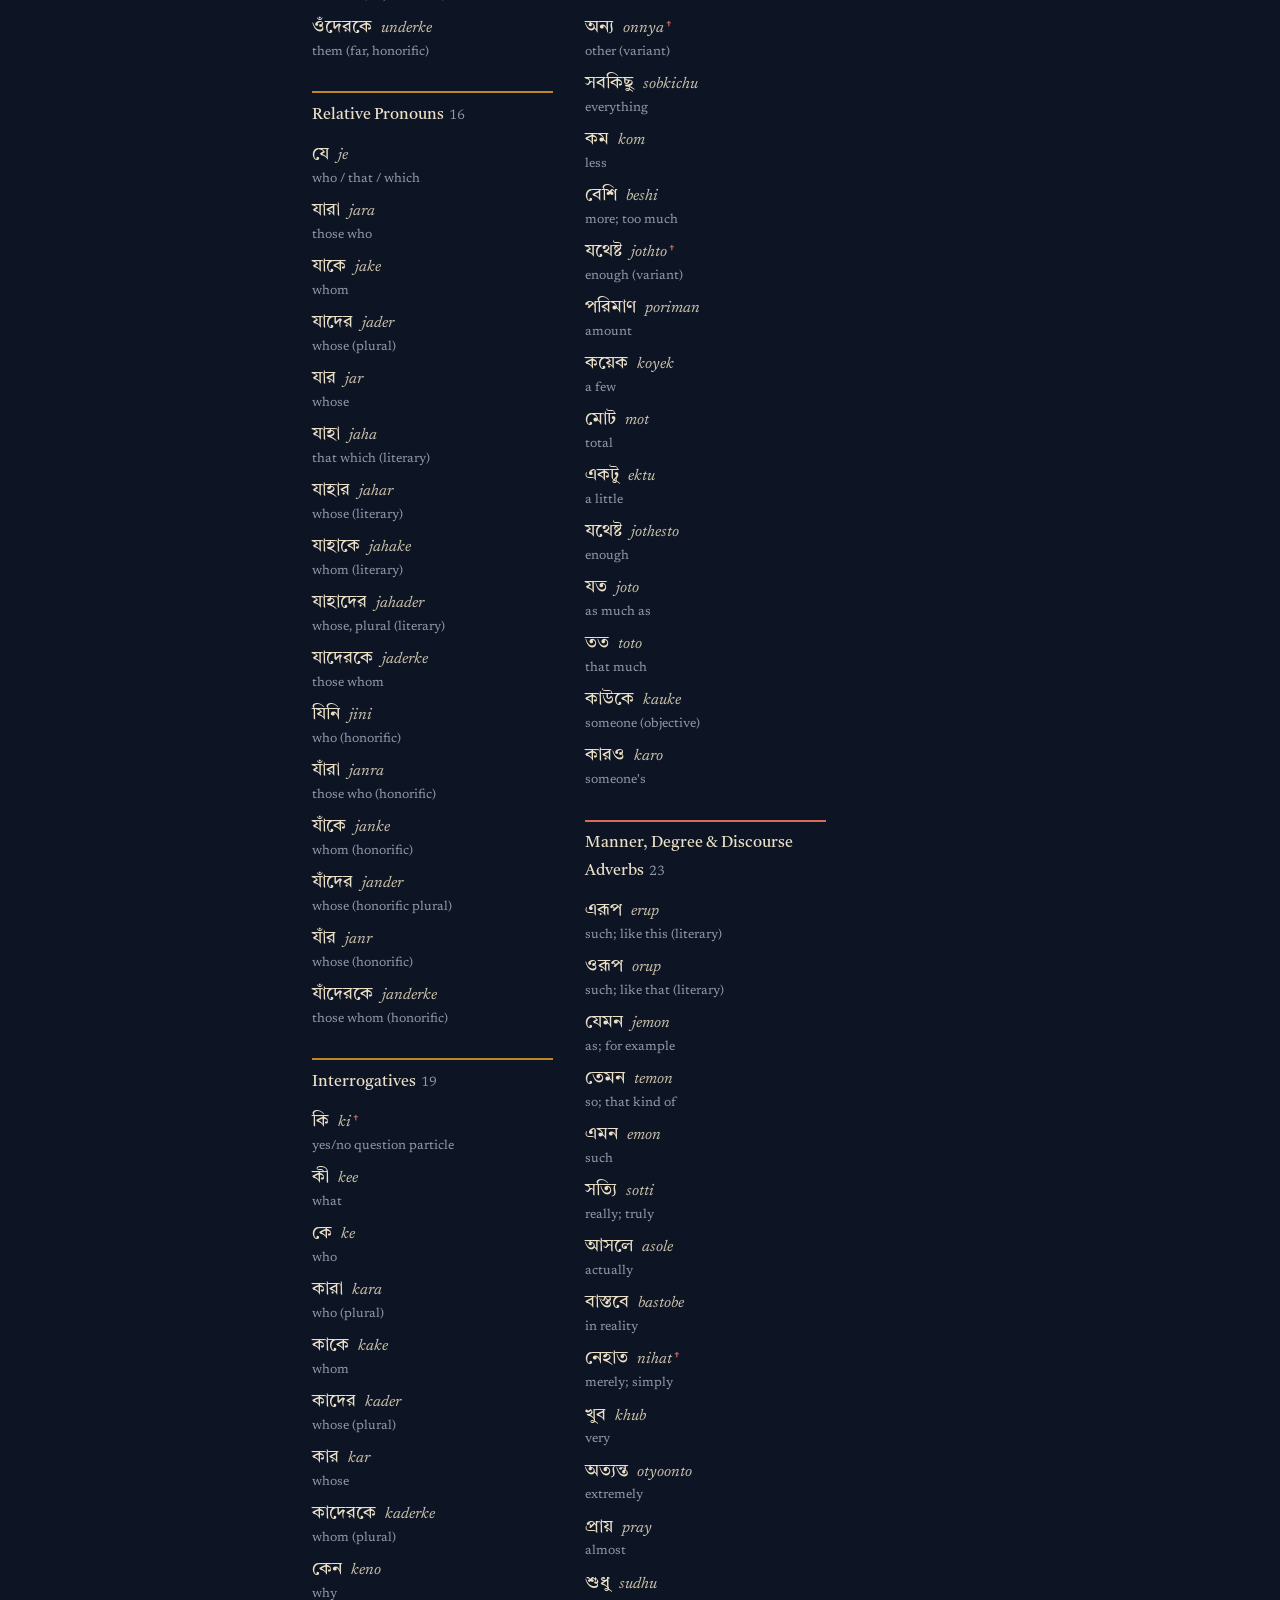
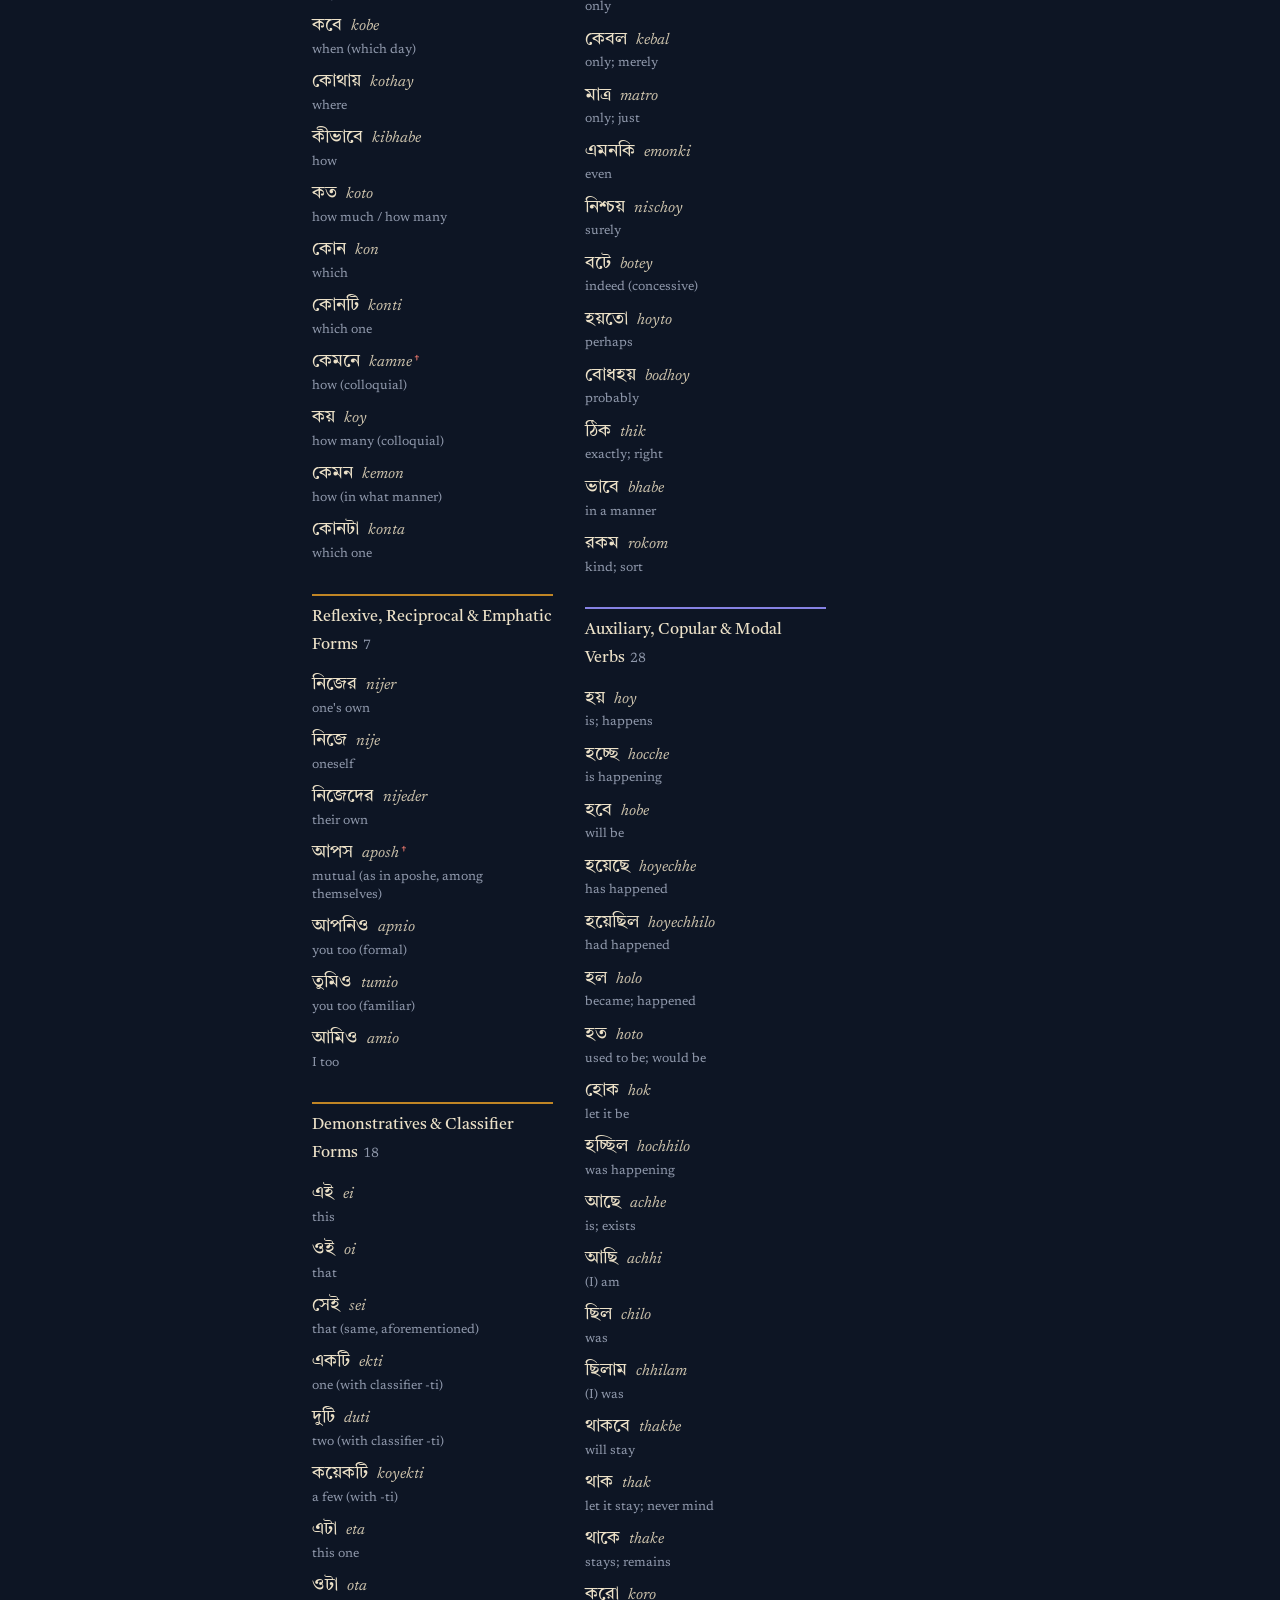
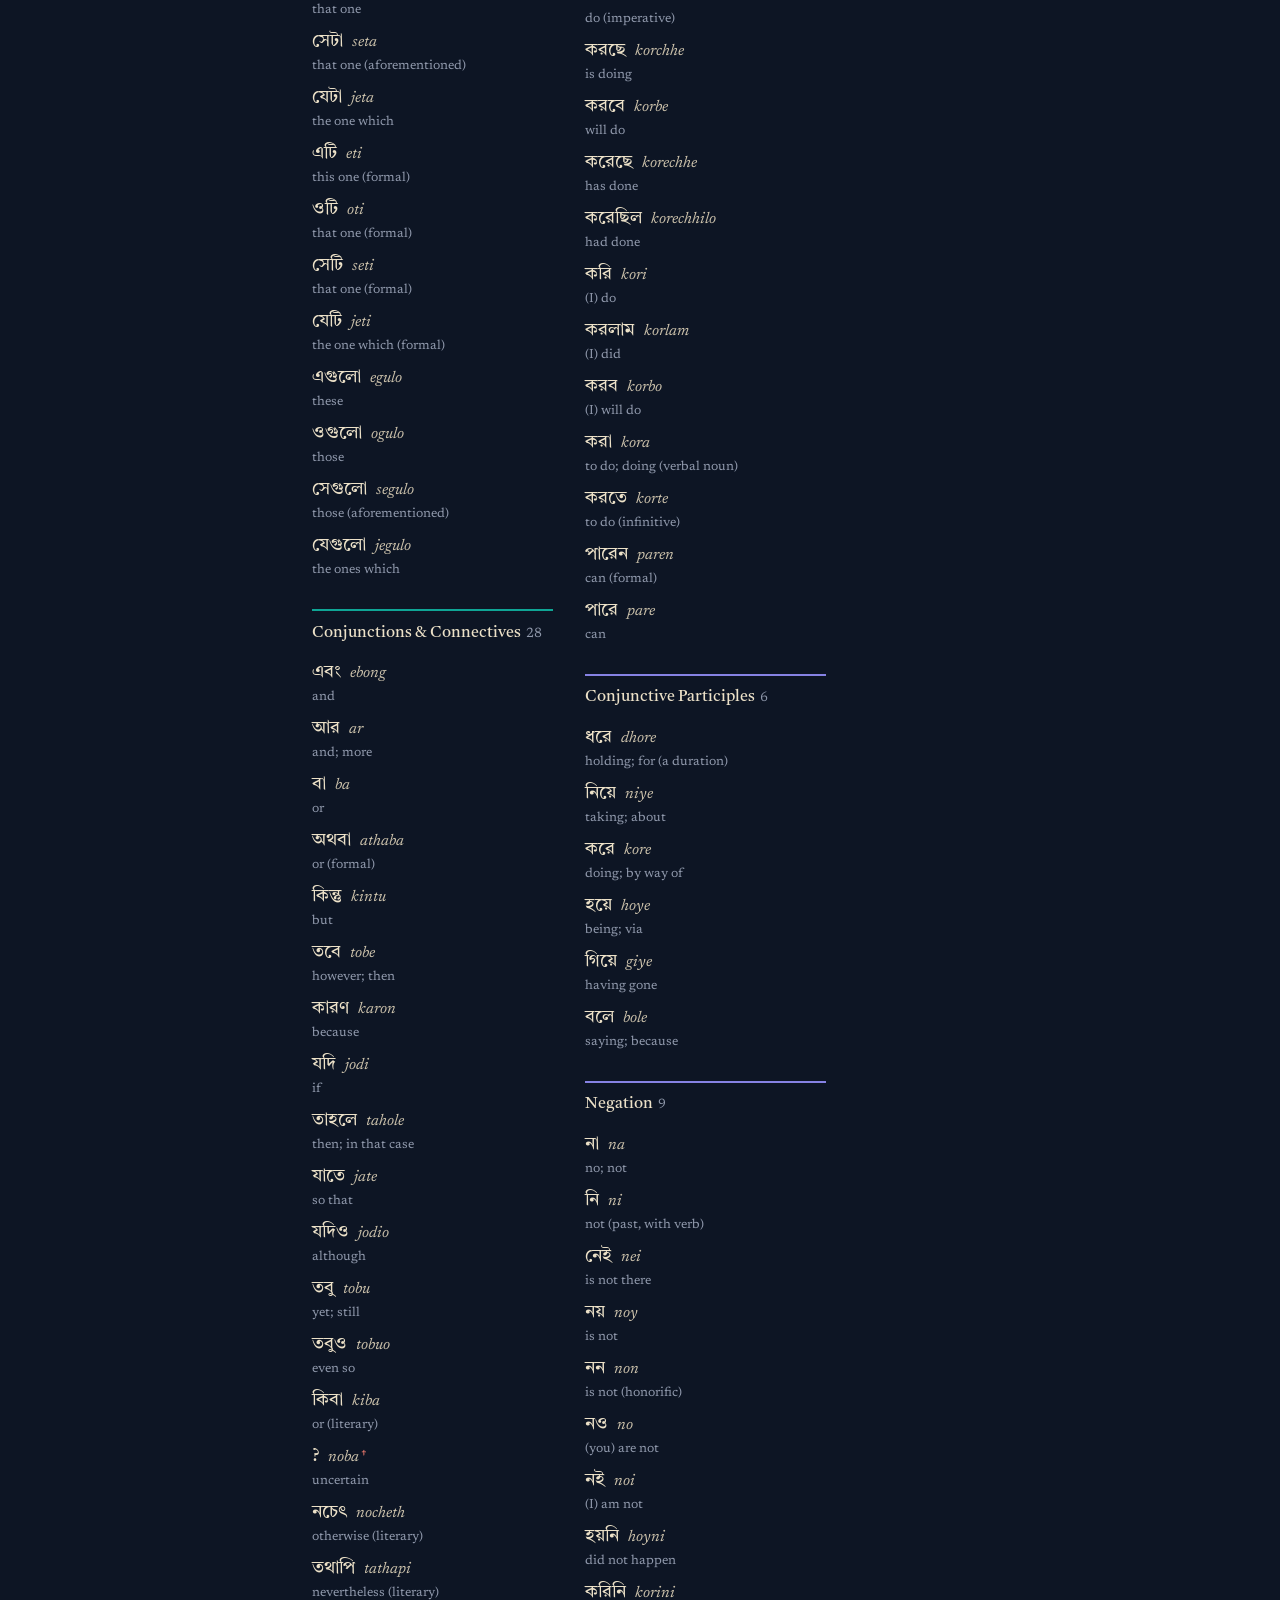
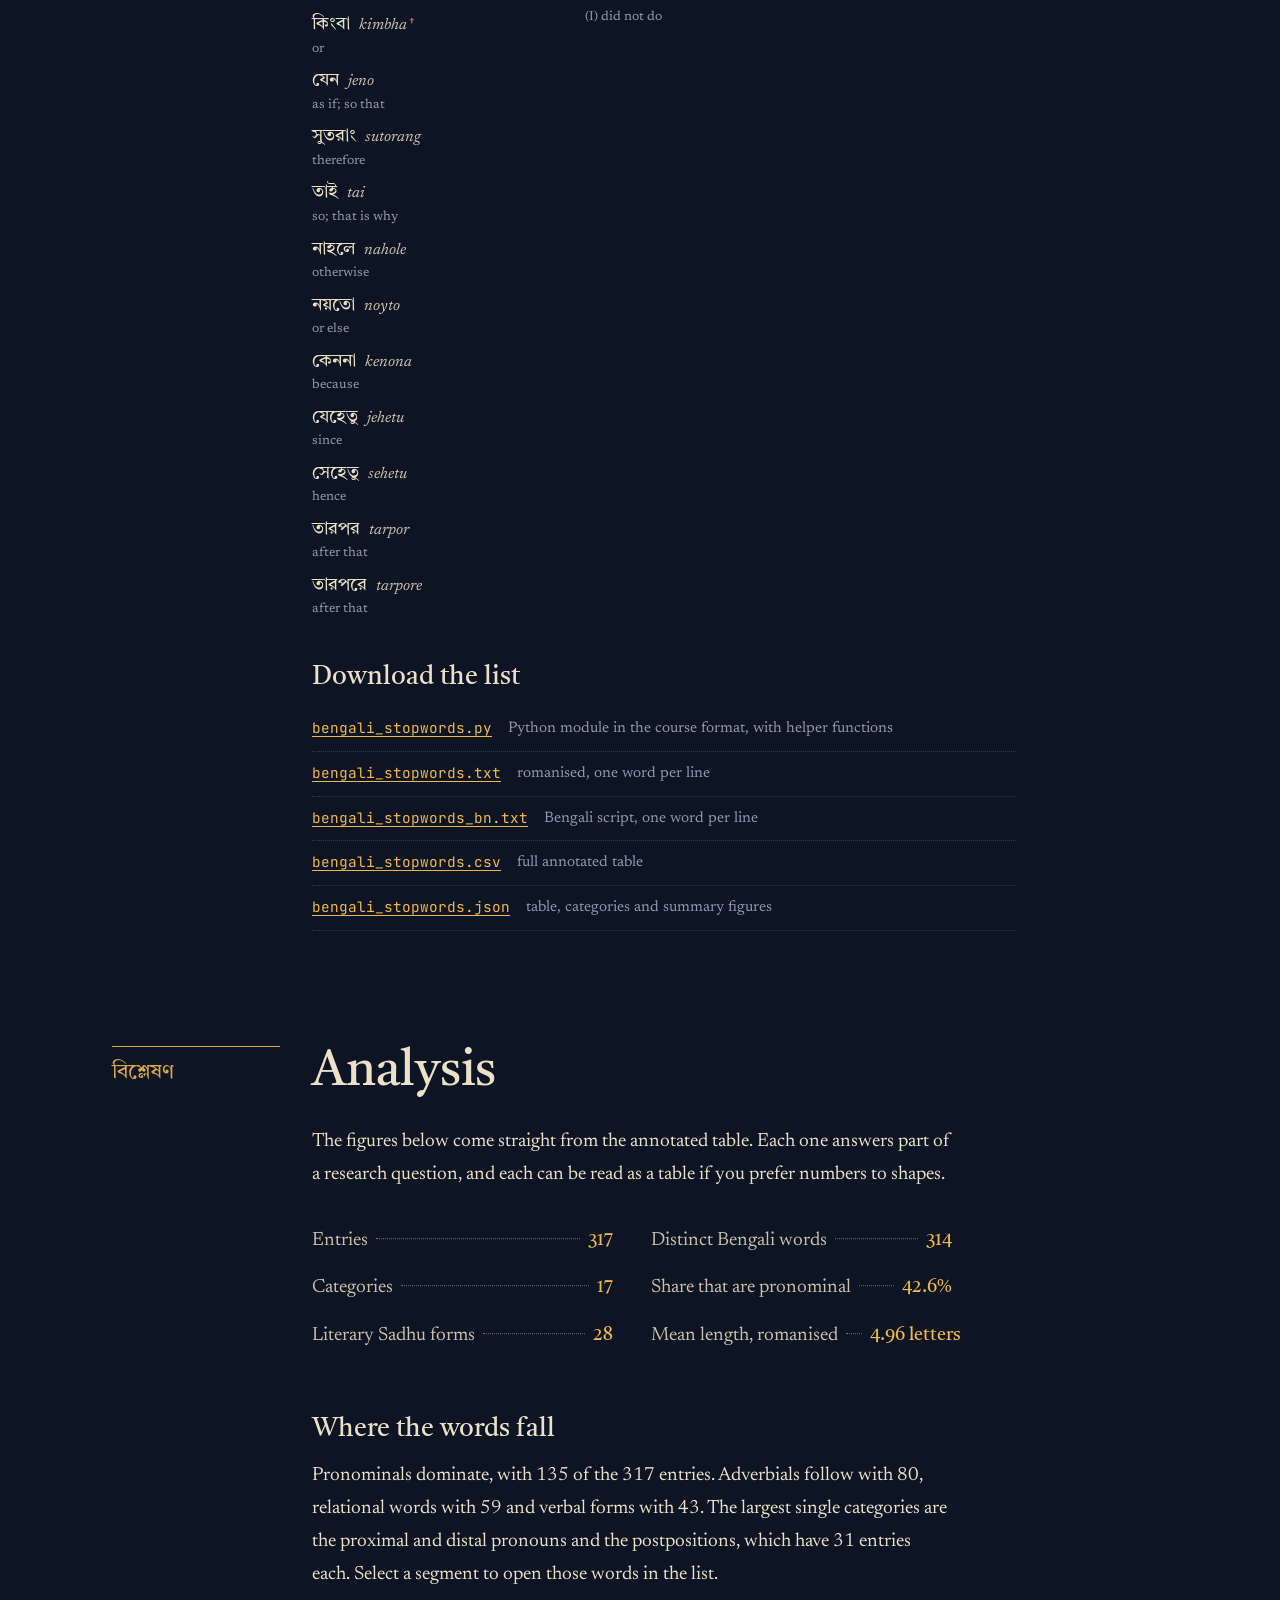
==== commit e9e12e04: "Revise text for clarity on stop words functionality Updated the text to clarify the functionality of" ====
--- a/index.html
+++ b/index.html
@@ -285,7 +285,7 @@
 
   <div class="prose">
     <h3 class="fig-title" id="h-try">Try the list on real text</h3>
-    <p>The passage below was written for this project. It has 49 tokens, and the list removes 27 of them, or 55.1 per cent. Replace it with any Bengali text, in either script, and the lamp will pick out the stop words.</p>
+    <p>The passage below was written for this project. Replace it with any Bengali text, in either script, and the tool will show which of the 317 stop words in the dataset appear in it, and how often. Nothing outside the dataset is shown.</p>
   </div>
 
   <figure class="figure" id="fig-try">
@@ -300,17 +300,12 @@
       </div>
       <div class="try-output">
         <div class="try-stats" id="try-stats" aria-live="polite"></div>
-        <p class="try-render" id="try-render"></p>
-        <p class="try-found-label" id="try-found-label">Your stop words found in this text</p>
+        <p class="try-found-label">Stop words from the dataset found in this text, in order of appearance</p>
         <p class="try-found" id="try-found"></p>
       </div>
     </div>
-    <figcaption>Figure 6. Live filter. It uses only the 317 stop words in this project's list. Lit words are matches; dim words are kept. Point at a lit word to see its entry.</figcaption>
+    <figcaption>Figure 6. Live filter. Only words from this project's 317-entry dataset are shown, each with its Bengali form, its romanised spelling and how many times it occurs.</figcaption>
   </figure>
-
-  <div class="prose">
-    <p>Look at what survives. <span lang="bn">শহরটা</span> ('the town') and <span lang="bn">শহরটাকে</span> carry a classifier and a case ending, so they are no longer bare nouns, which is what a content word should look like after filtering. But <span lang="bn">একটা</span> is a classifier form that ought to go and is not on the list, and <span lang="bn">গেল</span> ('went') and <span lang="bn">মনে</span> (as in <span lang="bn">মনে হওয়া</span>, 'to seem') behave much like function words without being listed as such. A stemmer, or a list that includes common suffixed forms, would catch more.</p>
-  </div>
 </section>
 
 <!-- ============================== DISCUSSION ============================== -->
--- a/style.css
+++ b/style.css
@@ -0,0 +1,708 @@
+/* ==========================================================
+   The Words We Read Past
+   Bengali stop words, a Digital Humanities project
+   Simanta Nandi, IIT (ISM) Dhanbad, 2026. CC BY-NC 4.0
+   ========================================================== */
+
+/* ---------- Tokens ---------- */
+:root,
+:root[data-theme="dark"] {
+  --bg: #0d1524;          /* indigo night */
+  --bg-2: #131e33;
+  --bg-3: #1b2943;
+  --rule: #2a3a58;
+  --text: #ece1c8;        /* palm-leaf ivory */
+  --text-2: #cbc1ab;
+  --muted: #8f98ab;
+  --lamp: #f2b84b;        /* oil-lamp gold */
+  --lamp-2: #ffd98a;
+  --lamp-ink: #0d1524;
+  --alta: #e5766b;        /* alta red, for notes only */
+  --code-bg: #0a101c;
+  --scrim: rgba(13, 21, 36, 0.72);
+  --m1: #C08525; --m2: #0FA595; --m3: #D96A5C; --m4: #8682E4;
+  --glow-alpha: 1;
+  color-scheme: dark;
+}
+:root[data-theme="light"] {
+  --bg: #efe5cd;          /* palm-leaf page */
+  --bg-2: #e7dbbe;
+  --bg-3: #ddcfae;
+  --rule: #cdbd98;
+  --text: #17213a;        /* indigo ink */
+  --text-2: #2f3a55;
+  --muted: #5d6680;
+  --lamp: #8f5c0c;
+  --lamp-2: #6f4507;
+  --lamp-ink: #fdf7e9;
+  --alta: #a2302f;
+  --code-bg: #e3d6b6;
+  --scrim: rgba(239, 229, 205, 0.55);
+  --m1: #A86F14; --m2: #00846F; --m3: #B24A3B; --m4: #5352B4;
+  --glow-alpha: 0;
+  color-scheme: light;
+}
+
+:root {
+  --f-display: "Tiro Bangla", "Noto Serif Bengali", "Iowan Old Style", Georgia, serif;
+  --f-body: "Newsreader", "Iowan Old Style", "Palatino Linotype", Georgia, serif;
+  --f-bn: "Tiro Bangla", "Noto Serif Bengali", "Noto Sans Bengali", serif;
+  --f-code: "JetBrains Mono", ui-monospace, "SFMono-Regular", Menlo, monospace;
+  --gutter: clamp(1rem, 4vw, 2.5rem);
+  --sheet: 66rem;      /* full figure width */
+  --margin-col: 12.5rem;
+  --ease: cubic-bezier(.2, .7, .2, 1);
+}
+
+/* ---------- Base ---------- */
+*, *::before, *::after { box-sizing: border-box; }
+html { scroll-behavior: smooth; scroll-padding-top: 5rem; -webkit-text-size-adjust: 100%; }
+body {
+  margin: 0;
+  background: var(--bg);
+  color: var(--text);
+  font-family: var(--f-body);
+  font-size: clamp(1.06rem, 0.98rem + 0.3vw, 1.2rem);
+  line-height: 1.72;
+  font-optical-sizing: auto;
+  text-rendering: optimizeLegibility;
+  overflow-x: hidden;
+  transition: background-color .5s var(--ease), color .5s var(--ease);
+}
+[lang="bn"] { font-family: var(--f-bn); font-style: normal; }
+a { color: var(--lamp); text-decoration-thickness: 1px; text-underline-offset: .18em; }
+a:hover { color: var(--lamp-2); }
+:focus-visible { outline: 2px solid var(--lamp); outline-offset: 3px; border-radius: 2px; }
+::selection { background: var(--lamp); color: var(--lamp-ink); }
+img { max-width: 100%; height: auto; display: block; }
+em, cite { font-style: italic; }
+button { font: inherit; color: inherit; }
+
+.visually-hidden {
+  position: absolute !important; width: 1px; height: 1px; overflow: hidden;
+  clip: rect(0 0 0 0); white-space: nowrap;
+}
+.skip {
+  position: absolute; left: 1rem; top: -4rem; z-index: 100;
+  background: var(--lamp); color: var(--lamp-ink); padding: .5rem 1rem; border-radius: 4px;
+}
+.skip:focus { top: 1rem; }
+
+/* reading progress: a thread of lamplight */
+.progress { position: fixed; inset: 0 0 auto 0; height: 2px; z-index: 60; pointer-events: none; }
+.progress span { display: block; height: 100%; width: 0; background: var(--lamp); box-shadow: 0 0 10px var(--lamp); }
+
+/* the lamp carried down the page (dark theme only) */
+.lamp-glow {
+  position: fixed; inset: 0; z-index: 1; pointer-events: none;
+  background: radial-gradient(420px circle at var(--lx, -999px) var(--ly, -999px), rgba(242, 184, 75, .07), transparent 70%);
+  opacity: var(--glow-alpha);
+  transition: opacity .6s var(--ease);
+}
+
+/* ---------- Top bar ---------- */
+.topbar {
+  position: fixed; inset: 0 0 auto 0; z-index: 50;
+  display: flex; align-items: center; gap: 1.5rem;
+  padding: .7rem var(--gutter);
+  transition: background-color .4s var(--ease), border-color .4s var(--ease), transform .4s var(--ease);
+  border-bottom: 1px solid transparent;
+}
+.topbar.solid {
+  background: color-mix(in srgb, var(--bg) 88%, transparent);
+  -webkit-backdrop-filter: blur(10px); backdrop-filter: blur(10px);
+  border-bottom-color: var(--rule);
+}
+.brand { display: flex; align-items: baseline; gap: .6rem; text-decoration: none; color: var(--text); margin-right: auto; }
+.brand-bn { font-family: var(--f-bn); font-size: 1.3rem; color: var(--lamp); }
+.brand-en { font-family: var(--f-display); font-size: 1.02rem; letter-spacing: .01em; }
+.topnav { display: flex; gap: 1.4rem; }
+.topnav a { color: var(--text-2); text-decoration: none; font-size: .98rem; position: relative; padding: .2rem 0; }
+.topnav a::after {
+  content: ""; position: absolute; left: 0; right: 0; bottom: -2px; height: 1px; background: var(--lamp);
+  transform: scaleX(0); transform-origin: left; transition: transform .35s var(--ease);
+}
+.topnav a:hover, .topnav a.active { color: var(--text); }
+.topnav a:hover::after, .topnav a.active::after { transform: scaleX(1); }
+.topnav { align-items: center; }
+/* the repository link: an outside link, so it wears a pill rather than an underline */
+.topnav .nav-gh {
+  display: inline-flex; align-items: center; gap: .45rem;
+  padding: .28rem .85rem; border: 1px solid var(--rule); border-radius: 999px;
+  color: var(--text-2); transition: border-color .3s, color .3s, box-shadow .3s;
+}
+.topnav .nav-gh svg { flex: none; color: var(--lamp); }
+.topnav .nav-gh::after { display: none; }
+.topnav .nav-gh:hover { border-color: var(--lamp); color: var(--text); box-shadow: 0 0 14px color-mix(in srgb, var(--lamp) 30%, transparent); }
+.topbar-tools { display: flex; gap: .4rem; }
+.icon-btn {
+  width: 2.4rem; height: 2.4rem; display: grid; place-items: center;
+  background: none; border: 1px solid var(--rule); border-radius: 50%; cursor: pointer; color: var(--text);
+  transition: border-color .3s, background-color .3s;
+}
+.icon-btn:hover { border-color: var(--lamp); }
+.lamp-icon { fill: var(--lamp); transition: fill .3s; }
+:root[data-theme="light"] .lamp-icon { fill: none; stroke: var(--text); stroke-width: 1.4; }
+.menu-btn { display: none; }
+
+/* ---------- Hero: the dark field ---------- */
+.hero {
+  position: relative; z-index: 2;
+  min-height: max(640px, 100svh);
+  background: #0a101c;
+  color: #ece1c8;
+  overflow: hidden;
+  isolation: isolate;
+  cursor: none;
+}
+.hero canvas { position: absolute; inset: 0; width: 100%; height: 100%; display: block; touch-action: pan-y; }
+/* a soft shade behind the title so lit words never compete with it */
+.hero::before {
+  content: ""; position: absolute; inset: 0; z-index: 1; pointer-events: none;
+  background: radial-gradient(ellipse 62% 58% at 18% 72%, rgba(10, 16, 28, .82), rgba(10, 16, 28, .45) 55%, transparent 80%);
+}
+.hero-text { z-index: 2; }
+.hero-text {
+  position: absolute; left: var(--gutter); bottom: clamp(7rem, 16vh, 10rem);
+  max-width: min(46rem, calc(100% - 2 * var(--gutter)));
+  pointer-events: none;
+  opacity: 0; transform: translateY(14px);
+  animation: rise 1.6s var(--ease) 1.1s forwards;
+}
+.hero-bn {
+  font-family: var(--f-bn); color: #f2b84b; margin: 0 0 .4rem;
+  font-size: clamp(1.25rem, 2.3vw, 1.75rem);
+  text-shadow: 0 0 18px rgba(242, 184, 75, .45);
+}
+.hero h1 {
+  font-family: var(--f-display); font-weight: 400;
+  font-size: clamp(3rem, 8.4vw, 7rem); line-height: .98; letter-spacing: -.012em;
+  margin: 0 0 1.2rem;
+  text-shadow: 0 2px 30px rgba(10, 16, 28, .9);
+}
+.hero-sub {
+  font-size: clamp(1.05rem, 1.5vw, 1.3rem); line-height: 1.55; color: #cbc1ab; max-width: 36rem; margin: 0 0 1.4rem;
+  text-shadow: 0 1px 14px rgba(10, 16, 28, 1);
+}
+.hero-by { margin: 0; font-size: 1rem; color: #ece1c8; }
+.hero-by span { display: block; color: #8f98ab; font-size: .9rem; max-width: 34rem; line-height: 1.45; margin-top: .15rem; }
+.hero-hint {
+  position: absolute; right: var(--gutter); top: 6.2rem; z-index: 3;
+  max-width: 21rem; margin: 0; display: flex; gap: .8rem; align-items: flex-start;
+  font-size: .95rem; line-height: 1.5; color: #8f98ab;
+  opacity: 0; animation: rise 1.4s var(--ease) 2.2s forwards;
+  pointer-events: none;
+}
+.hero-hint strong { display: block; color: #ffd98a; font-weight: 500; font-size: 1.02rem; margin-bottom: .2rem; }
+.hint-touch { display: none !important; }
+@media (hover: none) { .hint-pointer { display: none !important; } .hint-touch { display: block !important; } .hero { cursor: auto; } }
+.hint-lamp {
+  flex: none; width: .7rem; height: .7rem; margin-top: .45rem; border-radius: 50%;
+  background: #ffd98a; box-shadow: 0 0 12px 4px rgba(242, 184, 75, .6);
+  animation: flicker 3.2s infinite;
+}
+.hero-down {
+  position: absolute; left: 50%; bottom: 1.6rem; width: 1.6rem; height: 2.6rem; margin-left: -.8rem;
+  border: 1px solid rgba(236, 225, 200, .35); border-radius: 1rem; z-index: 3;
+}
+.hero-down span {
+  position: absolute; left: 50%; top: .5rem; width: 3px; height: .55rem; margin-left: -1.5px;
+  background: #f2b84b; border-radius: 2px; animation: drip 2.2s var(--ease) infinite;
+}
+@keyframes rise { to { opacity: 1; transform: none; } }
+@keyframes flicker { 0%, 100% { opacity: 1; } 45% { opacity: .82; } 50% { opacity: .95; } 62% { opacity: .78; } }
+@keyframes drip { 0% { opacity: 0; transform: translateY(0); } 30% { opacity: 1; } 100% { opacity: 0; transform: translateY(.9rem); } }
+
+/* ---------- Chapters ---------- */
+main { position: relative; z-index: 2; }
+.chapter {
+  position: relative;
+  padding: clamp(4.5rem, 9vw, 7.5rem) var(--gutter) 0;
+}
+.chapter:last-of-type { padding-bottom: 6rem; }
+.chapter > .prose,
+.chapter > .figure,
+.chapter > .lexicon-tools,
+.chapter > .lexicon-wrap,
+.chapter > .downloads {
+  width: min(100%, var(--sheet));
+  margin-left: auto; margin-right: auto;
+}
+.chapter > .prose { padding-left: var(--margin-col); padding-right: 7rem; }
+/* figures and the lexicon align with the text column and break out to the right only,
+   so the sticky Bengali margin label never sits on top of them */
+.chapter > .downloads,
+.chapter > .figure,
+.chapter > .lexicon-tools,
+.chapter > .lexicon-wrap { padding-left: var(--margin-col); }
+
+.margin {
+  position: absolute;
+  top: clamp(4.5rem, 9vw, 7.5rem); bottom: 0;
+  left: max(var(--gutter), calc(50% - var(--sheet) / 2));
+  width: calc(var(--margin-col) - 2rem);
+  pointer-events: none;
+}
+.margin span {
+  position: sticky; top: 6.5rem; display: block;
+  font-family: var(--f-bn); font-size: 1.3rem; line-height: 1.3; color: var(--lamp);
+  padding-top: .75rem; border-top: 1px solid var(--lamp);
+  opacity: .9;
+}
+
+h2 {
+  font-family: var(--f-display); font-weight: 400;
+  font-size: clamp(2.1rem, 4.2vw, 3.1rem); line-height: 1.08; letter-spacing: -.005em;
+  margin: 0 0 1.6rem;
+}
+h3 {
+  font-family: var(--f-display); font-weight: 400;
+  font-size: clamp(1.35rem, 2.2vw, 1.65rem); line-height: 1.25; margin: 2.6rem 0 .8rem;
+}
+.prose p { margin: 0 0 1.15rem; max-width: 40rem; }
+.prose p.lede { font-size: 1.16em; line-height: 1.62; color: var(--text); }
+.prose p.small, .small { font-size: .92rem; color: var(--muted); }
+.keywords { font-size: .95rem !important; color: var(--text-2); border-top: 1px solid var(--rule); padding-top: 1rem; margin-top: 1.8rem !important; }
+.keywords span { font-style: italic; color: var(--lamp); margin-right: .6rem; }
+
+/* objectives */
+.aims { margin: 0; padding-left: 1.6rem; max-width: 40rem; }
+.aims li { margin-bottom: .9rem; padding-left: .4rem; }
+.aims li::marker { font-family: var(--f-display); color: var(--lamp); }
+
+/* research questions */
+.rq { margin: 0; max-width: 40rem; }
+.rq div { display: grid; grid-template-columns: 3.6rem 1fr; gap: 1rem; padding: 1rem 0; border-top: 1px solid var(--rule); }
+.rq div:last-child { border-bottom: 1px solid var(--rule); }
+.rq dt { font-family: var(--f-display); color: var(--lamp); font-size: 1.05rem; padding-top: .1rem; }
+.rq dd { margin: 0; font-size: 1.08em; line-height: 1.55; }
+
+/* method: a real sequence, counted in Bengali numerals */
+.steps { list-style: none; margin: 1.8rem 0 0; padding: 0; counter-reset: step; max-width: 40rem; }
+.steps li {
+  counter-increment: step; position: relative; padding: 0 0 1.4rem 3.6rem;
+}
+.steps li::before {
+  content: counter(step, bengali);
+  position: absolute; left: 0; top: -.15rem; width: 2.4rem; height: 2.4rem;
+  display: grid; place-items: center; border-radius: 50%;
+  border: 1px solid var(--lamp); color: var(--lamp);
+  font-family: var(--f-bn); font-size: 1.15rem;
+}
+.steps li::after {
+  content: ""; position: absolute; left: 1.2rem; top: 2.4rem; bottom: .2rem; width: 1px;
+  background: linear-gradient(var(--lamp), transparent);
+  opacity: .5;
+}
+.steps li:last-child::after { display: none; }
+.steps h3 { margin: 0 0 .3rem; font-size: 1.3rem; }
+.steps p { margin: 0; }
+
+/* ---------- Lexicon ---------- */
+.lexicon-tools {
+  position: sticky; top: 3.7rem; z-index: 20;
+  margin-top: 1.4rem !important;
+  padding: 1rem 0 .9rem;
+  background: color-mix(in srgb, var(--bg) 94%, transparent);
+  -webkit-backdrop-filter: blur(8px); backdrop-filter: blur(8px);
+  border-bottom: 1px solid var(--rule);
+  display: grid; gap: .8rem;
+}
+.search {
+  display: flex; align-items: center; gap: .6rem;
+  border-bottom: 1px solid var(--text-2); padding: .3rem 0; color: var(--muted);
+  max-width: 32rem;
+}
+.search:focus-within { border-bottom-color: var(--lamp); color: var(--lamp); }
+.search input {
+  flex: 1; background: none; border: 0; outline: none; color: var(--text);
+  font: inherit; font-size: 1.1rem; padding: .2rem 0;
+}
+.search input::placeholder { color: var(--muted); font-style: italic; }
+.chips { display: flex; flex-wrap: wrap; gap: .5rem; }
+.chip {
+  display: inline-flex; align-items: center; gap: .5rem;
+  padding: .3rem .85rem; border-radius: 999px; cursor: pointer;
+  border: 1px solid var(--rule); background: none; font-size: .93rem; color: var(--text-2);
+  transition: border-color .25s, background-color .25s, color .25s;
+}
+.chip i { width: .6rem; height: .6rem; border-radius: 50%; background: var(--c); }
+.chip span { color: var(--muted); font-size: .85rem; }
+.chip:hover { border-color: var(--c, var(--lamp)); color: var(--text); }
+.chip[aria-pressed="true"] { border-color: var(--c, var(--lamp)); background: color-mix(in srgb, var(--c, var(--lamp)) 18%, transparent); color: var(--text); }
+.lex-selects { display: flex; flex-wrap: wrap; gap: .6rem 1.4rem; align-items: center; font-size: .93rem; }
+.lex-selects label { display: inline-flex; gap: .5rem; align-items: center; color: var(--muted); }
+.lex-selects select, .citer select, .citer input[type="date"] {
+  font: inherit; color: var(--text); background: var(--bg-2);
+  border: 1px solid var(--rule); border-radius: 6px; padding: .3rem .5rem; max-width: 16rem;
+}
+.lex-selects .check { cursor: pointer; }
+.lex-selects input[type="checkbox"] { accent-color: var(--lamp); width: 1rem; height: 1rem; }
+.lex-count { margin: 0; font-size: .9rem; color: var(--muted); font-style: italic; }
+
+.lexicon-wrap {
+  display: grid; grid-template-columns: minmax(0, 1fr) 19rem; gap: 2.4rem; margin-top: 1.6rem;
+  align-items: start;
+}
+.lexicon { columns: 15rem; column-gap: 2rem; min-height: 12rem; }
+.lex-group { break-inside: avoid-column; margin: 0 0 1.6rem; }
+.lex-group h4 {
+  font-family: var(--f-display); font-weight: 400; font-size: 1.02rem; margin: 0 0 .5rem;
+  padding-top: .45rem; border-top: 2px solid var(--c); color: var(--text);
+  break-after: avoid;
+}
+.lex-group h4 small { color: var(--muted); font-family: var(--f-body); font-size: .85rem; margin-left: .3rem; }
+.lex-entry {
+  display: grid; grid-template-columns: auto 1fr; column-gap: .55rem; align-items: baseline;
+  width: 100%; text-align: left; background: none; border: 0; padding: .16rem .3rem; margin: 0 -.3rem;
+  border-radius: 4px; cursor: pointer; break-inside: avoid;
+  transition: background-color .2s;
+}
+.lex-entry .bn { font-family: var(--f-bn); font-size: 1.12rem; color: var(--text); }
+.lex-entry .ro { font-style: italic; color: var(--text-2); font-size: .98rem; }
+.lex-entry .gl { grid-column: 1 / -1; font-size: .82rem; color: var(--muted); line-height: 1.35; padding-bottom: .15rem; }
+.lex-entry .dag { color: var(--alta); font-style: normal; margin-left: .15rem; }
+.lex-entry:hover, .lex-entry.on { background: color-mix(in srgb, var(--lamp) 14%, transparent); }
+.lex-entry.on .bn { color: var(--lamp); }
+.lex-entry mark { background: none; color: var(--lamp); text-decoration: underline; text-underline-offset: .15em; }
+.lex-empty { font-style: italic; color: var(--muted); }
+
+.entry-card {
+  position: sticky; top: 13.5rem;
+  border-left: 1px solid var(--rule); padding: .4rem 0 .4rem 1.6rem; min-height: 10rem;
+}
+.entry-empty { color: var(--muted); font-style: italic; margin: 0; }
+.entry-card .e-bn { font-family: var(--f-bn); font-size: 3rem; line-height: 1.15; color: var(--lamp); margin: 0; text-shadow: 0 0 22px color-mix(in srgb, var(--lamp) 35%, transparent); }
+.entry-card .e-ro { font-style: italic; font-size: 1.3rem; margin: 0 0 .6rem; }
+.entry-card .e-gl { margin: 0 0 1rem; color: var(--text-2); }
+.entry-card dl { margin: 0; font-size: .92rem; display: grid; grid-template-columns: auto 1fr; gap: .35rem .9rem; }
+.entry-card dt { color: var(--muted); }
+.entry-card dd { margin: 0; }
+.entry-card dd i { display: inline-block; width: .6rem; height: .6rem; border-radius: 50%; background: var(--c); margin-right: .4rem; }
+.entry-card .e-note { margin: 1rem 0 0; padding: .6rem .8rem; border-left: 2px solid var(--alta); font-size: .9rem; color: var(--text-2); background: color-mix(in srgb, var(--alta) 8%, transparent); }
+.entry-card .e-close { display: none; }
+
+.downloads { margin-top: 2.4rem !important; }
+.downloads h3 { margin-top: 0; }
+.downloads ul { list-style: none; padding: 0; margin: 0; max-width: 44rem; }
+.downloads li { display: flex; flex-wrap: wrap; gap: .2rem 1rem; padding: .55rem 0; border-bottom: 1px dotted var(--rule); }
+.downloads a { font-family: var(--f-code); font-size: .9rem; }
+.downloads li span { color: var(--muted); font-size: .95rem; }
+
+/* ---------- Analysis ---------- */
+.ledger { margin: 1.6rem 0 0; max-width: 40rem; display: grid; grid-template-columns: 1fr 1fr; column-gap: 2.4rem; }
+/* dictionary-style dotted leaders between label and figure */
+.ledger div { display: flex; align-items: baseline; gap: .5rem; padding: .45rem 0; }
+.ledger dt { order: 0; flex: none; color: var(--text-2); }
+.ledger div::before {
+  content: ""; order: 1; flex: 1; min-width: 1rem;
+  border-bottom: 1px dotted var(--muted); transform: translateY(-.3em); opacity: .7;
+}
+.ledger dd { order: 2; margin: 0; font-family: var(--f-display); color: var(--lamp); font-size: 1.15rem; white-space: nowrap; }
+
+.fig-title { margin-top: 3.4rem; }
+.figure { margin-top: 2rem !important; margin-bottom: 2.4rem !important; padding: 1.6rem 0 0; border-top: 1px solid var(--rule); }
+.figure.narrow .fig-body { max-width: 40rem; }
+.fig-body { position: relative; }
+.figure figcaption {
+  margin-top: 1rem; padding-top: .8rem; border-top: 1px solid var(--rule);
+  font-size: .9rem; font-style: italic; color: var(--muted); line-height: 1.5;
+}
+.fig-split { display: grid; grid-template-columns: minmax(0, 23rem) minmax(0, 1fr); gap: 2.4rem; align-items: center; }
+.fig-tools { display: flex; justify-content: flex-end; margin-bottom: .8rem; }
+.link-btn { background: none; border: 0; padding: 0; color: var(--lamp); text-decoration: underline; text-underline-offset: .18em; cursor: pointer; font-style: normal; font-size: .9rem; margin-left: .4rem; }
+.fig-table { margin-top: 1rem; overflow-x: auto; }
+.fig-table table { border-collapse: collapse; font-size: .9rem; min-width: 26rem; }
+.fig-table th, .fig-table td { text-align: left; padding: .35rem .9rem .35rem 0; border-bottom: 1px solid var(--rule); }
+.fig-table th { font-weight: 500; color: var(--text-2); }
+.fig-table td.num { text-align: right; font-variant-numeric: tabular-nums; }
+
+/* ring + bars */
+.ring svg, .bars svg, #register-chart svg, #length-chart svg { display: block; width: 100%; height: auto; overflow: visible; }
+.ring .arc { cursor: pointer; transition: opacity .25s; }
+.ring.dimmed .arc:not(.hot) { opacity: .28; }
+.ring-centre-num { font-family: var(--f-display); fill: var(--text); }
+.ring-centre-lab { fill: var(--muted); font-family: var(--f-body); font-style: italic; }
+.bars .bar-row { cursor: pointer; }
+.bars .bar-row:hover .bar-label, .bars .bar-row.hot .bar-label { fill: var(--lamp); }
+.bar-label { fill: var(--text-2); font-family: var(--f-body); font-size: 13px; }
+.bar-value { fill: var(--text); font-family: var(--f-body); font-size: 12.5px; font-variant-numeric: tabular-nums; }
+.axis text { fill: var(--muted); font-family: var(--f-body); font-size: 12px; }
+.axis line, .axis path { stroke: var(--rule); }
+.grid line { stroke: var(--rule); stroke-opacity: .6; }
+.legend { display: flex; flex-wrap: wrap; gap: .4rem 1.2rem; font-size: .88rem; color: var(--text-2); margin: .2rem 0 1rem; }
+.legend span { display: inline-flex; align-items: center; gap: .45rem; }
+.legend i { width: .7rem; height: .7rem; border-radius: 2px; background: var(--c); }
+
+/* segmented control */
+.seg { display: inline-flex; border: 1px solid var(--rule); border-radius: 999px; padding: 2px; }
+.seg button { background: none; border: 0; padding: .25rem .9rem; border-radius: 999px; cursor: pointer; font-size: .9rem; color: var(--text-2); }
+.seg button.on { background: var(--lamp); color: var(--lamp-ink); }
+
+/* paradigm grid */
+.paradigm { overflow-x: auto; }
+.paradigm table { border-collapse: separate; border-spacing: 3px; width: 100%; min-width: 46rem; font-size: .92rem; }
+.paradigm th { font-weight: 400; color: var(--muted); font-size: .85rem; padding: .3rem .4rem; transition: color .2s; }
+.paradigm thead th { text-align: center; font-style: italic; }
+.paradigm tbody th { text-align: right; white-space: nowrap; padding-right: .8rem; }
+.paradigm td {
+  text-align: center; padding: .5rem .3rem; border-radius: 4px; line-height: 1.25;
+  background: color-mix(in srgb, var(--m1) 16%, transparent);
+  transition: background-color .25s, color .25s, box-shadow .25s;
+}
+.paradigm td.two { background: color-mix(in srgb, var(--m1) 32%, transparent); }
+.paradigm td .alt { display: block; font-size: .8em; color: var(--muted); font-style: italic; }
+.paradigm.bn td { font-family: var(--f-bn); font-size: 1.02rem; }
+.paradigm.bn td .alt { font-style: normal; }
+.paradigm td.lit-rc { background: color-mix(in srgb, var(--m1) 42%, transparent); }
+.paradigm td.lit { background: var(--lamp); color: var(--lamp-ink); box-shadow: 0 0 22px color-mix(in srgb, var(--lamp) 55%, transparent); }
+.paradigm td.lit .alt { color: var(--lamp-ink); opacity: .75; }
+.paradigm th.lit { color: var(--lamp); }
+
+/* correlative table */
+.correl { overflow-x: auto; }
+.correl table { border-collapse: separate; border-spacing: 4px; width: 100%; min-width: 44rem; }
+.correl thead th { font-weight: 400; text-align: center; padding: .2rem .3rem .5rem; font-size: .9rem; color: var(--text-2); }
+.correl thead th b { display: block; font-family: var(--f-display); font-weight: 400; font-size: 1.5rem; color: var(--lamp); line-height: 1.1; }
+.correl tbody th { text-align: right; font-weight: 400; font-style: italic; color: var(--muted); font-size: .9rem; padding-right: .8rem; white-space: nowrap; }
+.correl td { text-align: center; padding: .55rem .3rem; border-radius: 4px; font-size: .95rem; line-height: 1.2; }
+.correl td.in { background: color-mix(in srgb, var(--m2) 22%, transparent); color: var(--text); }
+.correl td.in .bn { display: block; font-family: var(--f-bn); font-size: 1.05rem; }
+.correl td.out { border: 1px dashed var(--muted); color: var(--muted); font-style: italic; }
+.correl td.out .bn { display: block; font-family: var(--f-bn); font-style: normal; font-size: 1rem; opacity: .8; }
+.correl td.none { color: var(--rule); }
+.correl td .ro { font-style: italic; font-size: .85rem; color: var(--text-2); }
+.correl td.out .ro { color: var(--muted); }
+
+/* live filter */
+.tryit { display: grid; grid-template-columns: minmax(0, 1fr) minmax(0, 1fr); gap: 2rem; }
+.try-input { display: grid; gap: .8rem; align-content: start; }
+.try-input .seg { justify-self: start; }
+.try-input textarea {
+  width: 100%; resize: vertical; min-height: 13rem;
+  font-family: var(--f-bn); font-size: 1.12rem; line-height: 1.75;
+  background: var(--bg-2); color: var(--text); border: 1px solid var(--rule); border-radius: 6px; padding: 1rem;
+}
+.try-input textarea:focus { outline: none; border-color: var(--lamp); }
+.try-stats { display: flex; flex-wrap: wrap; gap: .4rem 1.6rem; font-size: .9rem; color: var(--muted); margin-bottom: .8rem; }
+.try-stats b { font-family: var(--f-display); font-weight: 400; color: var(--lamp); font-size: 1.4rem; margin-right: .3rem; }
+.try-meter { flex-basis: 100%; height: 3px; background: var(--rule); border-radius: 2px; overflow: hidden; }
+.try-meter span { display: block; height: 100%; background: var(--lamp); width: 0; transition: width .6s var(--ease); box-shadow: 0 0 8px var(--lamp); }
+.try-render { font-family: var(--f-bn); font-size: 1.12rem; line-height: 1.9; margin: 0 0 1rem; color: color-mix(in srgb, var(--text) 42%, transparent); }
+.try-render .sw {
+  color: var(--lamp-2); text-shadow: 0 0 14px color-mix(in srgb, var(--lamp) 70%, transparent);
+  transition: color .4s;
+}
+:root[data-theme="light"] .try-render .sw { color: var(--lamp); text-shadow: none; background: color-mix(in srgb, var(--lamp) 14%, transparent); border-radius: 3px; }
+.try-found-label { margin: 0 0 .5rem; font-size: .85rem; font-style: italic; color: var(--muted); }
+.try-found { margin: 0; display: flex; flex-wrap: wrap; gap: .35rem; }
+.try-found span {
+  display: inline-flex; align-items: baseline; gap: .4rem;
+  padding: .1rem .65rem; border: 1px solid color-mix(in srgb, var(--lamp) 45%, transparent); border-radius: 999px;
+  background: color-mix(in srgb, var(--lamp) 8%, transparent); font-size: .92rem; line-height: 1.6;
+}
+.try-found b { font-family: var(--f-bn); font-weight: 400; color: var(--text); font-size: 1.02rem; }
+.try-found i { color: var(--text-2); }
+.try-found small { color: var(--lamp); font-size: .8rem; }
+.try-found em { color: var(--muted); }
+.try-render .sw { cursor: help; }
+
+/* ---------- Discussion lists ---------- */
+.plain { padding-left: 1.2rem; max-width: 40rem; margin: 0; }
+.plain li { margin-bottom: .8rem; }
+.plain li::marker { color: var(--lamp); }
+
+/* ---------- Code ---------- */
+.code { position: relative; margin: 1.2rem 0 1.6rem; max-width: 44rem; }
+.code pre {
+  margin: 0; overflow-x: auto; padding: 1.2rem 1.3rem; border-radius: 8px;
+  background: var(--code-bg); border: 1px solid var(--rule);
+  font-family: var(--f-code); font-size: .84rem; line-height: 1.7; color: var(--text);
+}
+.code pre .c { color: var(--muted); font-style: italic; }
+.code pre .k { color: var(--lamp); }
+.code pre .s { color: var(--m2); }
+:root[data-theme="dark"] .code pre .s { color: #5fcfbe; }
+.copy-btn {
+  position: absolute; top: .6rem; right: .6rem; z-index: 1;
+  font-size: .8rem; padding: .2rem .7rem; border-radius: 999px; cursor: pointer;
+  background: var(--bg-3); border: 1px solid var(--rule); color: var(--text-2);
+}
+.copy-btn:hover { border-color: var(--lamp); color: var(--text); }
+
+/* ---------- References ---------- */
+.refs { list-style: none; padding: 0; margin: 0; max-width: 42rem; }
+.refs li { padding-left: 2rem; text-indent: -2rem; margin-bottom: .75rem; font-size: .98rem; line-height: 1.55; }
+
+/* ---------- Author ---------- */
+.bio { display: grid; grid-template-columns: 13rem minmax(0, 1fr); gap: 2.2rem; align-items: start; max-width: 46rem; }
+.portrait { margin: 0; position: relative; border-radius: 6px; overflow: hidden; aspect-ratio: 4 / 5; background: var(--bg-3); }
+.portrait img { width: 100%; height: 100%; object-fit: cover; filter: sepia(.18) saturate(.9); transition: filter .6s var(--ease); }
+.portrait::after {
+  content: ""; position: absolute; inset: 0; pointer-events: none;
+  background: radial-gradient(150px circle at var(--px, 50%) var(--py, 36%), transparent 0%, transparent 45%, var(--scrim) 100%);
+  transition: opacity .6s var(--ease);
+}
+.portrait:hover img { filter: none; }
+.bio-text p { font-size: 1rem; }
+.bio-text .bio-name { font-family: var(--f-display); font-size: 1.75rem; margin: 0; line-height: 1.2; }
+.bio-text .bio-role { color: var(--lamp); font-size: .98rem; margin: .25rem 0 1.1rem; line-height: 1.45; }
+.bio-links { display: flex; flex-wrap: wrap; gap: .4rem 1.4rem; font-size: .95rem; }
+.sub { margin-top: 2.8rem; }
+.supervisors { list-style: none; padding: 0; margin: 0 0 .6rem; display: flex; flex-wrap: wrap; gap: .4rem 2rem; font-size: 1.12rem; font-family: var(--f-display); }
+
+/* ---------- Citation machine ---------- */
+.citer { max-width: 44rem; margin-top: 1.4rem; }
+.citer-tabs { display: flex; flex-wrap: wrap; gap: 0 1.3rem; border-bottom: 1px solid var(--rule); }
+.citer-tabs button {
+  background: none; border: 0; padding: .5rem 0; margin-bottom: -1px; cursor: pointer;
+  color: var(--muted); font-size: .98rem; border-bottom: 2px solid transparent;
+}
+.citer-tabs button[aria-selected="true"] { color: var(--text); border-bottom-color: var(--lamp); }
+.citer-tabs button:hover { color: var(--text); }
+.citer-row { display: flex; flex-wrap: wrap; gap: .8rem 1.6rem; margin: 1rem 0; font-size: .92rem; color: var(--muted); }
+.citer-row label { display: inline-flex; align-items: center; gap: .5rem; }
+.citer-out { background: var(--bg-2); border: 1px solid var(--rule); border-radius: 8px; padding: 1.3rem 1.4rem 1.1rem; }
+.citer-text { font-size: 1.02rem; line-height: 1.6; padding-left: 2rem; text-indent: -2rem; overflow-wrap: anywhere; }
+.citer-text.mono { font-family: var(--f-code); font-size: .8rem; white-space: pre-wrap; text-indent: 0; padding-left: 0; line-height: 1.65; }
+.citer-actions { display: flex; gap: .7rem; margin-top: 1.1rem; }
+.btn {
+  font-size: .92rem; padding: .45rem 1.1rem; border-radius: 999px; cursor: pointer;
+  background: var(--lamp); color: var(--lamp-ink); border: 1px solid var(--lamp);
+  transition: box-shadow .3s, background-color .3s;
+}
+.btn:hover { box-shadow: 0 0 18px color-mix(in srgb, var(--lamp) 50%, transparent); }
+.btn.ghost { background: none; color: var(--lamp); }
+.btn.done { background: var(--m2); border-color: var(--m2); color: #fff; }
+
+/* ---------- Licence ---------- */
+.licence { display: flex; gap: 1.4rem; align-items: flex-start; max-width: 42rem; margin-bottom: 1rem; }
+.cc { flex: none; display: flex; gap: 4px; text-decoration: none; margin-top: .3rem; }
+.cc span {
+  width: 2.3rem; height: 2.3rem; display: grid; place-items: center; border-radius: 50%;
+  border: 1.5px solid var(--text); color: var(--text); font-family: var(--f-body); font-weight: 600; font-size: .8rem;
+  transition: border-color .3s, color .3s;
+}
+.cc:hover span { border-color: var(--lamp); color: var(--lamp); }
+.licence p { margin: 0 !important; }
+
+/* ---------- Footer ---------- */
+.foot {
+  position: relative; z-index: 2; text-align: center;
+  padding: 4rem var(--gutter) 3rem; border-top: 1px solid var(--rule);
+  font-size: .9rem; color: var(--muted);
+}
+.foot p { margin: 0 0 .5rem; }
+.foot-top { display: inline-block; margin-top: .8rem; }
+
+/* ---------- Back to the top: an arrow ringed by reading progress ---------- */
+.to-top {
+  position: fixed; right: var(--gutter); bottom: 1.6rem; z-index: 65;
+  width: 3rem; height: 3rem; display: grid; place-items: center;
+  border-radius: 50%; text-decoration: none;
+  background: color-mix(in srgb, var(--bg-2) 92%, transparent);
+  -webkit-backdrop-filter: blur(6px); backdrop-filter: blur(6px);
+  color: var(--lamp); font-size: 1.3rem; line-height: 1;
+  box-shadow: 0 6px 22px rgba(0, 0, 0, .3);
+  opacity: 0; visibility: hidden; transform: translateY(12px);
+  transition: opacity .4s var(--ease), transform .4s var(--ease), visibility .4s, box-shadow .3s, color .3s;
+}
+.to-top.show { opacity: 1; visibility: visible; transform: none; }
+.to-top:hover { color: var(--lamp-2); box-shadow: 0 0 22px color-mix(in srgb, var(--lamp) 45%, transparent); }
+.to-top:hover span { transform: translateY(-3px); }
+.to-top span { position: relative; transition: transform .3s var(--ease); }
+.to-top-ring { position: absolute; inset: 0; width: 100%; height: 100%; transform: rotate(-90deg); }
+.to-top-ring circle { fill: none; stroke: var(--rule); stroke-width: 2; }
+.to-top-ring .to-top-fill { stroke: var(--lamp); stroke-linecap: round; stroke-dasharray: 138.2; stroke-dashoffset: 138.2; }
+@media (max-width: 900px) { .to-top { bottom: 1.1rem; width: 2.75rem; height: 2.75rem; } }
+
+/* ---------- Tooltip ---------- */
+.tooltip {
+  position: fixed; z-index: 80; pointer-events: none;
+  background: var(--bg-3); color: var(--text); border: 1px solid var(--rule); border-radius: 6px;
+  padding: .5rem .75rem; font-size: .88rem; line-height: 1.45; max-width: 17rem;
+  box-shadow: 0 8px 28px rgba(0, 0, 0, .35);
+}
+.tooltip b { font-weight: 500; }
+.tooltip .t-bn { font-family: var(--f-bn); }
+.tooltip .t-muted { color: var(--muted); }
+
+/* ---------- Scroll reveal for figures only ---------- */
+.figure { opacity: 1; }
+.js .figure.pending { opacity: 0; transform: translateY(18px); }
+.js .figure { transition: opacity .9s var(--ease), transform .9s var(--ease); }
+
+/* ---------- Responsive ---------- */
+@media (max-width: 1080px) {
+  :root { --margin-col: 10rem; }
+  .chapter > .prose { padding-right: 2rem; }
+  .lexicon-wrap { grid-template-columns: minmax(0, 1fr) 16rem; }
+}
+@media (max-width: 900px) {
+  .topnav {
+    position: fixed; top: 3.7rem; right: var(--gutter); flex-direction: column; gap: 0;
+    background: var(--bg-2); border: 1px solid var(--rule); border-radius: 8px; padding: .5rem 0;
+    min-width: 12rem; display: none;
+  }
+  .topnav.open { display: flex; }
+  .topnav a { padding: .55rem 1.2rem; }
+  .topnav a::after { display: none; }
+  .topnav { align-items: stretch; }
+  .topnav .nav-gh {
+    border: 0; border-top: 1px solid var(--rule); border-radius: 0;
+    margin-top: .35rem; padding: .7rem 1.2rem .3rem; box-shadow: none;
+  }
+  .menu-btn { display: grid; }
+  .brand-en { display: none; }
+  .chapter > .prose, .chapter > .downloads, .chapter > .figure,
+  .chapter > .lexicon-tools, .chapter > .lexicon-wrap { padding-left: 0; padding-right: 0; }
+  .margin { position: static; width: auto; margin: 0 auto 1rem; max-width: var(--sheet); }
+  .margin span { position: static; display: inline-block; font-size: 1.05rem; padding-top: .4rem; }
+  .fig-split { grid-template-columns: 1fr; }
+  .ring { max-width: 22rem; margin: 0 auto; }
+  .lexicon-wrap { grid-template-columns: 1fr; }
+  .entry-card {
+    position: fixed; left: 0; right: 0; bottom: 0; top: auto; z-index: 70;
+    border-left: 0; border-top: 1px solid var(--lamp); background: var(--bg-2);
+    padding: 1.1rem var(--gutter) 1.4rem; min-height: 0;
+    transform: translateY(105%); transition: transform .45s var(--ease);
+    box-shadow: 0 -12px 40px rgba(0, 0, 0, .35);
+  }
+  .entry-card.show { transform: none; }
+  .entry-card .e-bn { font-size: 2.3rem; }
+  .entry-card .e-close {
+    display: block; position: absolute; top: .7rem; right: var(--gutter);
+    background: none; border: 1px solid var(--rule); border-radius: 999px; padding: .15rem .8rem; cursor: pointer; font-size: .85rem;
+  }
+  .entry-card .entry-empty { display: none; }
+  .tryit { grid-template-columns: 1fr; }
+  .hero-hint { top: auto; bottom: 1.4rem; right: auto; left: var(--gutter); max-width: calc(100% - 5rem); font-size: .88rem; }
+  .hero-text { bottom: 9rem; }
+  .hero-down { display: none; }
+  .hero::before { background: linear-gradient(to top, rgba(10, 16, 28, .94) 0%, rgba(10, 16, 28, .8) 45%, rgba(10, 16, 28, .2) 68%, transparent 80%); }
+}
+@media (max-width: 560px) {
+  .ledger { grid-template-columns: 1fr; }
+  .bio { grid-template-columns: 1fr; }
+  .portrait { max-width: 13rem; }
+  .lexicon { columns: 1; }
+  .lexicon-tools { top: 3.5rem; position: relative; }
+  .rq div { grid-template-columns: 1fr; gap: .2rem; }
+  .licence { flex-direction: column; gap: .8rem; }
+  .hero h1 { font-size: clamp(2.6rem, 13vw, 3.6rem); }
+  .hero-sub { font-size: 1rem; }
+  .hero-by span { font-size: .82rem; }
+}
+
+@media (prefers-reduced-motion: reduce) {
+  html { scroll-behavior: auto; }
+  *, *::before, *::after { animation-duration: .001ms !important; animation-iteration-count: 1 !important; transition-duration: .001ms !important; }
+  .hero-text, .hero-hint { opacity: 1; transform: none; }
+}
+
+@media print {
+  .topbar, .progress, .lamp-glow, .to-top, .hero canvas, .hero-hint, .hero-down, .lexicon-tools, .citer-tabs, .citer-actions, .copy-btn, #fig-try { display: none !important; }
+  body { background: #fff; color: #000; }
+  .hero { min-height: 0; background: #fff; color: #000; }
+  .hero-text { position: static; opacity: 1; transform: none; padding: 2rem; }
+}
